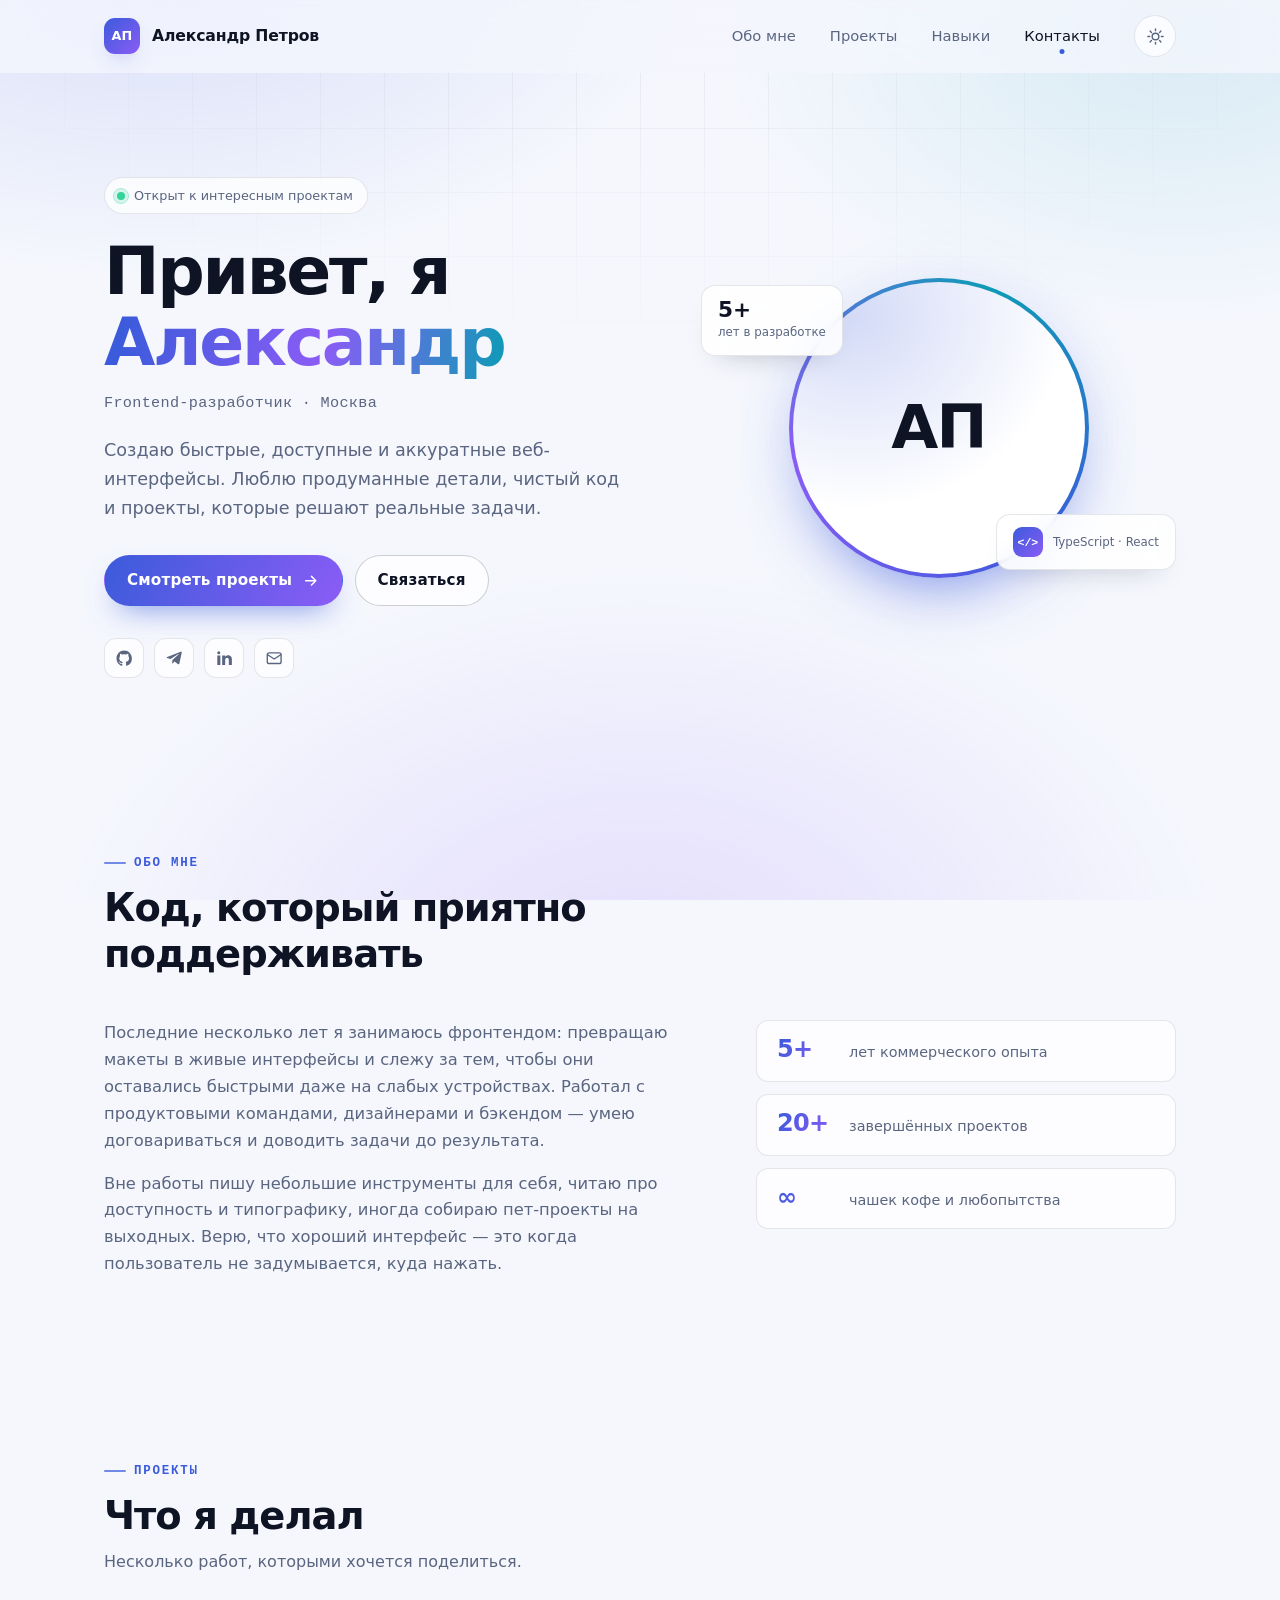
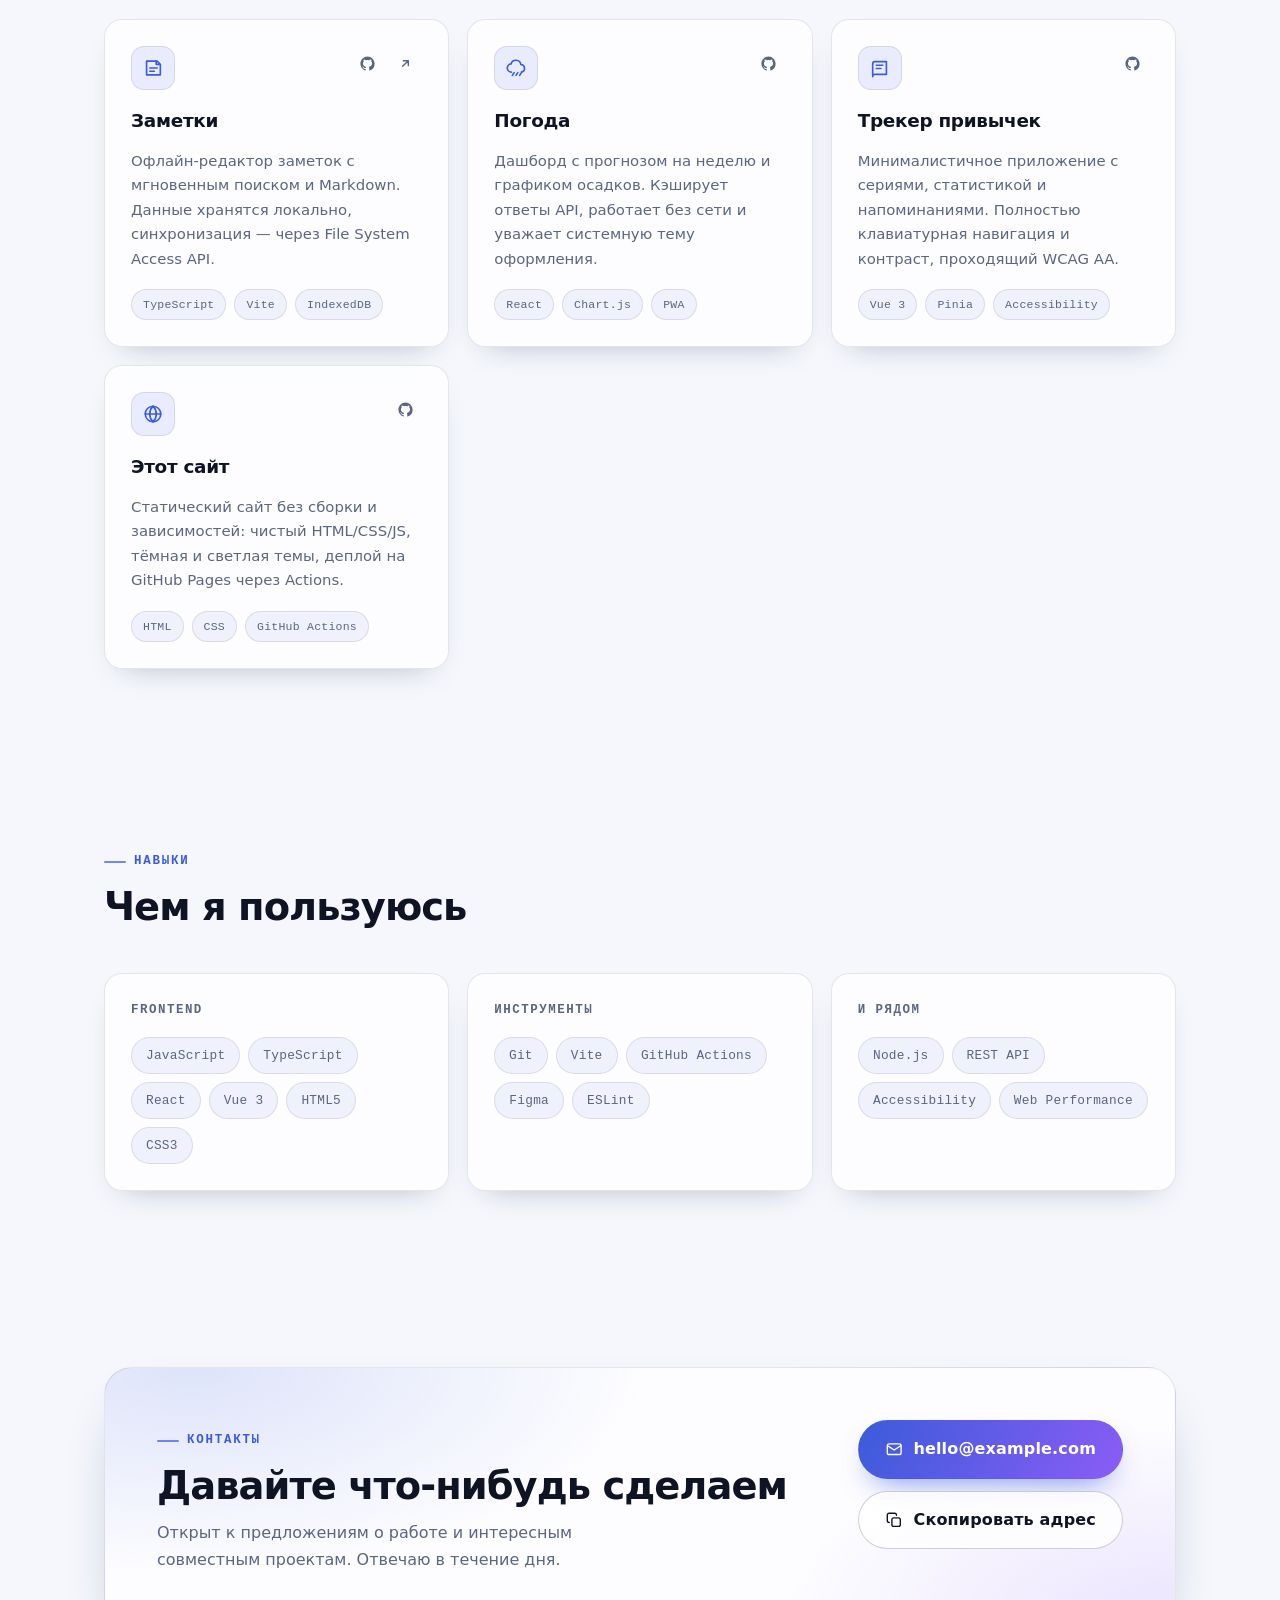
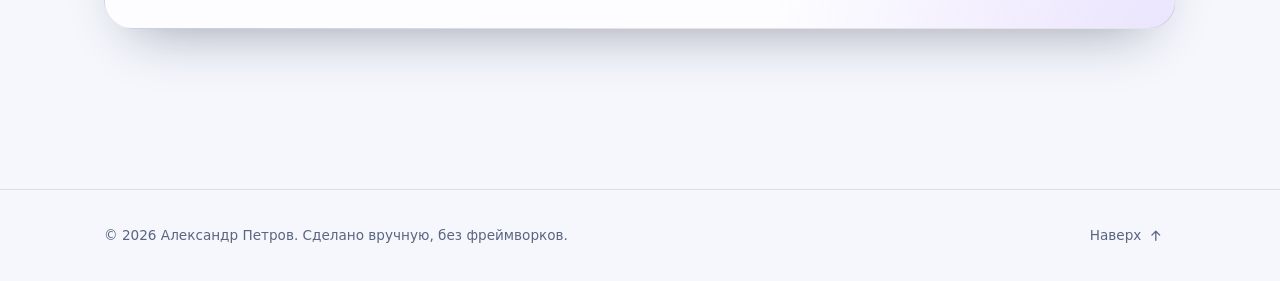
==== index.html @ e13f6d18 "Init" ====
<!DOCTYPE html>
<html lang="ru" data-theme="dark">
<head>
  <meta charset="utf-8">
  <meta name="viewport" content="width=device-width, initial-scale=1">
  <meta name="color-scheme" content="dark light">

  <!-- TODO: замените имя, роль и описание на свои -->
  <title>Александр Петров — Frontend-разработчик</title>
  <meta name="description" content="Персональный сайт Александра Петрова: frontend-разработка, проекты и контакты.">
  <meta name="author" content="Александр Петров">
  <meta name="theme-color" content="#070b14">

  <!-- Open Graph / соцсети -->
  <meta property="og:type" content="website">
  <meta property="og:title" content="Александр Петров — Frontend-разработчик">
  <meta property="og:description" content="Создаю быстрые, доступные и аккуратные веб-интерфейсы.">
  <meta property="og:locale" content="ru_RU">

  <link rel="icon" href="data:image/svg+xml,%3Csvg xmlns='http://www.w3.org/2000/svg' viewBox='0 0 64 64'%3E%3Cdefs%3E%3ClinearGradient id='g' x1='0' y1='0' x2='1' y2='1'%3E%3Cstop offset='0' stop-color='%236d8dff'/%3E%3Cstop offset='1' stop-color='%23b388ff'/%3E%3C/linearGradient%3E%3C/defs%3E%3Crect width='64' height='64' rx='16' fill='url(%23g)'/%3E%3Ctext x='32' y='43' font-family='system-ui, sans-serif' font-size='26' font-weight='700' fill='%23fff' text-anchor='middle'%3EAP%3C/text%3E%3C/svg%3E">
  <link rel="stylesheet" href="assets/css/styles.css">

  <!-- Тема применяется до отрисовки, чтобы не было мигания -->
  <script>
    (function () {
      try {
        var saved = localStorage.getItem('theme');
        var prefersLight = window.matchMedia('(prefers-color-scheme: light)').matches;
        document.documentElement.dataset.theme = saved || (prefersLight ? 'light' : 'dark');
      } catch (e) { /* localStorage может быть недоступен */ }
    })();
  </script>
</head>
<body>
  <a class="skip-link" href="#main">Перейти к содержимому</a>

  <header class="site-header" id="site-header">
    <div class="container header__inner">
      <a class="brand" href="#top" aria-label="В начало страницы">
        <span class="brand__mark" aria-hidden="true">АП</span>
        <span class="brand__name">Александр Петров</span>
      </a>

      <nav class="nav" id="nav" aria-label="Основная навигация">
        <ul class="nav__list">
          <li><a class="nav__link" href="#about">Обо мне</a></li>
          <li><a class="nav__link" href="#projects">Проекты</a></li>
          <li><a class="nav__link" href="#skills">Навыки</a></li>
          <li><a class="nav__link" href="#contact">Контакты</a></li>
        </ul>
      </nav>

      <div class="header__actions">
        <button class="icon-btn" id="theme-toggle" type="button" aria-label="Включить светлую тему">
          <svg class="icon icon--sun" viewBox="0 0 24 24" fill="none" stroke="currentColor" stroke-width="1.8" stroke-linecap="round" aria-hidden="true">
            <circle cx="12" cy="12" r="4.2"/>
            <path d="M12 2.4v2.2M12 19.4v2.2M2.4 12h2.2M19.4 12h2.2M5.2 5.2l1.6 1.6M17.2 17.2l1.6 1.6M18.8 5.2l-1.6 1.6M6.8 17.2l-1.6 1.6"/>
          </svg>
          <svg class="icon icon--moon" viewBox="0 0 24 24" fill="none" stroke="currentColor" stroke-width="1.8" stroke-linecap="round" stroke-linejoin="round" aria-hidden="true">
            <path d="M20.5 14.2A8.6 8.6 0 0 1 9.8 3.5a8.6 8.6 0 1 0 10.7 10.7Z"/>
          </svg>
        </button>

        <button class="icon-btn nav-toggle" id="nav-toggle" type="button"
                aria-label="Открыть меню" aria-expanded="false" aria-controls="nav">
          <svg class="icon" viewBox="0 0 24 24" fill="none" stroke="currentColor" stroke-width="1.9" stroke-linecap="round" aria-hidden="true">
            <path class="nav-toggle__top" d="M4 7h16"/>
            <path class="nav-toggle__middle" d="M4 12h16"/>
            <path class="nav-toggle__bottom" d="M4 17h16"/>
          </svg>
        </button>
      </div>
    </div>
  </header>

  <main id="main">
    <!-- ========== Hero ========== -->
    <section class="hero" id="top">
      <div class="container hero__inner">
        <div class="hero__content">
          <p class="status">
            <span class="status__dot" aria-hidden="true"></span>
            Открыт к интересным проектам
          </p>

          <h1 class="hero__title">
            Привет, я <span class="gradient-text">Александр</span>
          </h1>
          <p class="hero__role">Frontend-разработчик · Москва</p>
          <p class="hero__lead">
            Создаю быстрые, доступные и аккуратные веб-интерфейсы. Люблю продуманные
            детали, чистый код и проекты, которые решают реальные задачи.
          </p>

          <div class="hero__actions">
            <a class="btn btn--primary" href="#projects">
              Смотреть проекты
              <svg class="icon" viewBox="0 0 24 24" fill="none" stroke="currentColor" stroke-width="2" stroke-linecap="round" stroke-linejoin="round" aria-hidden="true">
                <path d="M5 12h14M13 6l6 6-6 6"/>
              </svg>
            </a>
            <a class="btn btn--ghost" href="#contact">Связаться</a>
          </div>

          <ul class="socials" aria-label="Социальные сети">
            <li>
              <a class="social" href="https://github.com/your-username" target="_blank" rel="noopener noreferrer" aria-label="GitHub">
                <svg class="icon" viewBox="0 0 24 24" fill="currentColor" aria-hidden="true">
                  <path d="M12 2C6.48 2 2 6.58 2 12.25c0 4.53 2.87 8.37 6.84 9.73.5.1.68-.22.68-.49 0-.24-.01-1.04-.01-1.89-2.78.62-3.37-1.21-3.37-1.21-.45-1.18-1.11-1.49-1.11-1.49-.91-.64.07-.63.07-.63 1 .07 1.53 1.06 1.53 1.06.89 1.57 2.34 1.12 2.91.85.09-.66.35-1.12.63-1.37-2.22-.26-4.56-1.14-4.56-5.06 0-1.12.39-2.03 1.03-2.75-.1-.26-.45-1.31.1-2.73 0 0 .84-.28 2.75 1.05a9.4 9.4 0 0 1 5 0c1.91-1.33 2.75-1.05 2.75-1.05.55 1.42.2 2.47.1 2.73.64.72 1.03 1.63 1.03 2.75 0 3.93-2.35 4.79-4.58 5.05.36.32.68.94.68 1.9 0 1.37-.01 2.48-.01 2.82 0 .27.18.6.69.49A10.02 10.02 0 0 0 22 12.25C22 6.58 17.52 2 12 2Z"/>
                </svg>
              </a>
            </li>
            <li>
              <a class="social" href="https://t.me/your_username" target="_blank" rel="noopener noreferrer" aria-label="Telegram">
                <svg class="icon" viewBox="0 0 24 24" fill="currentColor" aria-hidden="true">
                  <path d="M21.9 4.3 18.8 19c-.2 1-.9 1.2-1.7.8l-4.6-3.4-2.2 2.1c-.2.2-.5.4-.9.4l.3-4.6 8.3-7.5c.4-.3-.1-.5-.6-.2L7.2 13.1l-4.5-1.4c-1-.3-1-1 .2-1.4l17.6-6.8c.8-.3 1.5.2 1.4 1.1Z"/>
                </svg>
              </a>
            </li>
            <li>
              <a class="social" href="https://www.linkedin.com/in/your-username" target="_blank" rel="noopener noreferrer" aria-label="LinkedIn">
                <svg class="icon" viewBox="0 0 24 24" fill="currentColor" aria-hidden="true">
                  <path d="M6.94 5a2 2 0 1 1-4 0 2 2 0 0 1 4 0ZM7 8.48H3V21h4V8.48Zm6.32 0H9.34V21h3.94v-6.57c0-3.66 4.77-4 4.77 0V21H22v-7.93c0-6.17-7.06-5.94-8.72-2.91l.04-1.68Z"/>
                </svg>
              </a>
            </li>
            <li>
              <a class="social" href="mailto:hello@example.com" aria-label="Написать на почту">
                <svg class="icon" viewBox="0 0 24 24" fill="none" stroke="currentColor" stroke-width="1.8" stroke-linecap="round" stroke-linejoin="round" aria-hidden="true">
                  <rect x="3" y="5" width="18" height="14" rx="2.5"/>
                  <path d="m3.5 7.5 8.5 5.6 8.5-5.6"/>
                </svg>
              </a>
            </li>
          </ul>
        </div>

        <div class="hero__visual" aria-hidden="true">
          <div class="avatar">
            <!-- TODO: замените блок на <img src="assets/img/avatar.jpg" alt="Александр Петров"> -->
            <div class="avatar__inner">АП</div>
          </div>

          <div class="float-card float-card--exp">
            <span class="float-card__value">5+</span>
            <span class="float-card__label">лет в разработке</span>
          </div>
          <div class="float-card float-card--stack">
            <span class="float-card__chip">&lt;/&gt;</span>
            <span class="float-card__label">TypeScript · React</span>
          </div>
        </div>
      </div>
    </section>

    <!-- ========== Обо мне ========== -->
    <section class="section" id="about">
      <div class="container">
        <header class="section__head reveal">
          <p class="eyebrow">Обо мне</p>
          <h2 class="section__title">Код, который приятно поддерживать</h2>
        </header>

        <div class="about">
          <div class="about__text reveal">
            <p>
              Последние несколько лет я занимаюсь фронтендом: превращаю макеты в живые
              интерфейсы и слежу за тем, чтобы они оставались быстрыми даже на слабых
              устройствах. Работал с продуктовыми командами, дизайнерами и бэкендом —
              умею договариваться и доводить задачи до результата.
            </p>
            <p>
              Вне работы пишу небольшие инструменты для себя, читаю про доступность
              и типографику, иногда собираю пет-проекты на выходных. Верю, что хороший
              интерфейс — это когда пользователь не задумывается, куда нажать.
            </p>
          </div>

          <ul class="facts reveal">
            <li class="fact">
              <span class="fact__value">5+</span>
              <span class="fact__label">лет коммерческого опыта</span>
            </li>
            <li class="fact">
              <span class="fact__value">20+</span>
              <span class="fact__label">завершённых проектов</span>
            </li>
            <li class="fact">
              <span class="fact__value">∞</span>
              <span class="fact__label">чашек кофе и любопытства</span>
            </li>
          </ul>
        </div>
      </div>
    </section>

    <!-- ========== Проекты ========== -->
    <section class="section" id="projects">
      <div class="container">
        <header class="section__head reveal">
          <p class="eyebrow">Проекты</p>
          <h2 class="section__title">Что я делал</h2>
          <p class="section__lead">Несколько работ, которыми хочется поделиться.</p>
        </header>

        <div class="projects">
          <article class="card project reveal">
            <div class="project__top">
              <span class="project__icon" aria-hidden="true">
                <svg viewBox="0 0 24 24" fill="none" stroke="currentColor" stroke-width="1.8" stroke-linecap="round" stroke-linejoin="round">
                  <path d="M5 4.5h11.5L20 8v11.5H5z"/>
                  <path d="M15.5 4.5V8H19M8.5 12h8M8.5 15.5h5"/>
                </svg>
              </span>
              <div class="project__links">
                <a href="https://github.com/your-username/notes-app" target="_blank" rel="noopener noreferrer" aria-label="Код проекта «Заметки» на GitHub">
                  <svg class="icon" viewBox="0 0 24 24" fill="currentColor" aria-hidden="true">
                    <path d="M12 2C6.48 2 2 6.58 2 12.25c0 4.53 2.87 8.37 6.84 9.73.5.1.68-.22.68-.49 0-.24-.01-1.04-.01-1.89-2.78.62-3.37-1.21-3.37-1.21-.45-1.18-1.11-1.49-1.11-1.49-.91-.64.07-.63.07-.63 1 .07 1.53 1.06 1.53 1.06.89 1.57 2.34 1.12 2.91.85.09-.66.35-1.12.63-1.37-2.22-.26-4.56-1.14-4.56-5.06 0-1.12.39-2.03 1.03-2.75-.1-.26-.45-1.31.1-2.73 0 0 .84-.28 2.75 1.05a9.4 9.4 0 0 1 5 0c1.91-1.33 2.75-1.05 2.75-1.05.55 1.42.2 2.47.1 2.73.64.72 1.03 1.63 1.03 2.75 0 3.93-2.35 4.79-4.58 5.05.36.32.68.94.68 1.9 0 1.37-.01 2.48-.01 2.82 0 .27.18.6.69.49A10.02 10.02 0 0 0 22 12.25C22 6.58 17.52 2 12 2Z"/>
                  </svg>
                </a>
                <a href="https://your-username.github.io/notes-app/" target="_blank" rel="noopener noreferrer" aria-label="Открыть демо проекта «Заметки»">
                  <svg class="icon" viewBox="0 0 24 24" fill="none" stroke="currentColor" stroke-width="2" stroke-linecap="round" stroke-linejoin="round" aria-hidden="true">
                    <path d="M8 16 16 8M9 8h7v7"/>
                  </svg>
                </a>
              </div>
            </div>
            <h3 class="project__title">Заметки</h3>
            <p class="project__text">
              Офлайн-редактор заметок с мгновенным поиском и Markdown. Данные хранятся
              локально, синхронизация — через File System Access API.
            </p>
            <ul class="tags">
              <li>TypeScript</li>
              <li>Vite</li>
              <li>IndexedDB</li>
            </ul>
          </article>

          <article class="card project reveal">
            <div class="project__top">
              <span class="project__icon" aria-hidden="true">
                <svg viewBox="0 0 24 24" fill="none" stroke="currentColor" stroke-width="1.8" stroke-linecap="round" stroke-linejoin="round">
                  <path d="M7 16.5a4.5 4.5 0 0 1-.4-8.98A5.5 5.5 0 0 1 17.3 8.2a4.2 4.2 0 0 1 .7 8.3"/>
                  <path d="M8 20l2-3M12 20l2-3M16 20l2-3"/>
                </svg>
              </span>
              <div class="project__links">
                <a href="https://github.com/your-username/weather-dashboard" target="_blank" rel="noopener noreferrer" aria-label="Код проекта «Погода» на GitHub">
                  <svg class="icon" viewBox="0 0 24 24" fill="currentColor" aria-hidden="true">
                    <path d="M12 2C6.48 2 2 6.58 2 12.25c0 4.53 2.87 8.37 6.84 9.73.5.1.68-.22.68-.49 0-.24-.01-1.04-.01-1.89-2.78.62-3.37-1.21-3.37-1.21-.45-1.18-1.11-1.49-1.11-1.49-.91-.64.07-.63.07-.63 1 .07 1.53 1.06 1.53 1.06.89 1.57 2.34 1.12 2.91.85.09-.66.35-1.12.63-1.37-2.22-.26-4.56-1.14-4.56-5.06 0-1.12.39-2.03 1.03-2.75-.1-.26-.45-1.31.1-2.73 0 0 .84-.28 2.75 1.05a9.4 9.4 0 0 1 5 0c1.91-1.33 2.75-1.05 2.75-1.05.55 1.42.2 2.47.1 2.73.64.72 1.03 1.63 1.03 2.75 0 3.93-2.35 4.79-4.58 5.05.36.32.68.94.68 1.9 0 1.37-.01 2.48-.01 2.82 0 .27.18.6.69.49A10.02 10.02 0 0 0 22 12.25C22 6.58 17.52 2 12 2Z"/>
                  </svg>
                </a>
              </div>
            </div>
            <h3 class="project__title">Погода</h3>
            <p class="project__text">
              Дашборд с прогнозом на неделю и графиком осадков. Кэширует ответы API,
              работает без сети и уважает системную тему оформления.
            </p>
            <ul class="tags">
              <li>React</li>
              <li>Chart.js</li>
              <li>PWA</li>
            </ul>
          </article>

          <article class="card project reveal">
            <div class="project__top">
              <span class="project__icon" aria-hidden="true">
                <svg viewBox="0 0 24 24" fill="none" stroke="currentColor" stroke-width="1.8" stroke-linecap="round" stroke-linejoin="round">
                  <path d="M4 19V7.5A2.5 2.5 0 0 1 6.5 5H19v14H6.5A2.5 2.5 0 0 0 4 21.5"/>
                  <path d="M8 9h7M8 12.5h5"/>
                </svg>
              </span>
              <div class="project__links">
                <a href="https://github.com/your-username/habit-tracker" target="_blank" rel="noopener noreferrer" aria-label="Код проекта «Трекер привычек» на GitHub">
                  <svg class="icon" viewBox="0 0 24 24" fill="currentColor" aria-hidden="true">
                    <path d="M12 2C6.48 2 2 6.58 2 12.25c0 4.53 2.87 8.37 6.84 9.73.5.1.68-.22.68-.49 0-.24-.01-1.04-.01-1.89-2.78.62-3.37-1.21-3.37-1.21-.45-1.18-1.11-1.49-1.11-1.49-.91-.64.07-.63.07-.63 1 .07 1.53 1.06 1.53 1.06.89 1.57 2.34 1.12 2.91.85.09-.66.35-1.12.63-1.37-2.22-.26-4.56-1.14-4.56-5.06 0-1.12.39-2.03 1.03-2.75-.1-.26-.45-1.31.1-2.73 0 0 .84-.28 2.75 1.05a9.4 9.4 0 0 1 5 0c1.91-1.33 2.75-1.05 2.75-1.05.55 1.42.2 2.47.1 2.73.64.72 1.03 1.63 1.03 2.75 0 3.93-2.35 4.79-4.58 5.05.36.32.68.94.68 1.9 0 1.37-.01 2.48-.01 2.82 0 .27.18.6.69.49A10.02 10.02 0 0 0 22 12.25C22 6.58 17.52 2 12 2Z"/>
                  </svg>
                </a>
              </div>
            </div>
            <h3 class="project__title">Трекер привычек</h3>
            <p class="project__text">
              Минималистичное приложение с сериями, статистикой и напоминаниями.
              Полностью клавиатурная навигация и контраст, проходящий WCAG AA.
            </p>
            <ul class="tags">
              <li>Vue 3</li>
              <li>Pinia</li>
              <li>Accessibility</li>
            </ul>
          </article>

          <article class="card project reveal">
            <div class="project__top">
              <span class="project__icon" aria-hidden="true">
                <svg viewBox="0 0 24 24" fill="none" stroke="currentColor" stroke-width="1.8" stroke-linecap="round" stroke-linejoin="round">
                  <circle cx="12" cy="12" r="8.5"/>
                  <path d="M3.5 12h17M12 3.5c2.4 2.4 3.6 5.3 3.6 8.5s-1.2 6.1-3.6 8.5c-2.4-2.4-3.6-5.3-3.6-8.5S9.6 5.9 12 3.5Z"/>
                </svg>
              </span>
              <div class="project__links">
                <a href="https://github.com/your-username/personal-website" target="_blank" rel="noopener noreferrer" aria-label="Код этого сайта на GitHub">
                  <svg class="icon" viewBox="0 0 24 24" fill="currentColor" aria-hidden="true">
                    <path d="M12 2C6.48 2 2 6.58 2 12.25c0 4.53 2.87 8.37 6.84 9.73.5.1.68-.22.68-.49 0-.24-.01-1.04-.01-1.89-2.78.62-3.37-1.21-3.37-1.21-.45-1.18-1.11-1.49-1.11-1.49-.91-.64.07-.63.07-.63 1 .07 1.53 1.06 1.53 1.06.89 1.57 2.34 1.12 2.91.85.09-.66.35-1.12.63-1.37-2.22-.26-4.56-1.14-4.56-5.06 0-1.12.39-2.03 1.03-2.75-.1-.26-.45-1.31.1-2.73 0 0 .84-.28 2.75 1.05a9.4 9.4 0 0 1 5 0c1.91-1.33 2.75-1.05 2.75-1.05.55 1.42.2 2.47.1 2.73.64.72 1.03 1.63 1.03 2.75 0 3.93-2.35 4.79-4.58 5.05.36.32.68.94.68 1.9 0 1.37-.01 2.48-.01 2.82 0 .27.18.6.69.49A10.02 10.02 0 0 0 22 12.25C22 6.58 17.52 2 12 2Z"/>
                  </svg>
                </a>
              </div>
            </div>
            <h3 class="project__title">Этот сайт</h3>
            <p class="project__text">
              Статический сайт без сборки и зависимостей: чистый HTML/CSS/JS,
              тёмная и светлая темы, деплой на GitHub Pages через Actions.
            </p>
            <ul class="tags">
              <li>HTML</li>
              <li>CSS</li>
              <li>GitHub Actions</li>
            </ul>
          </article>
        </div>
      </div>
    </section>

    <!-- ========== Навыки ========== -->
    <section class="section" id="skills">
      <div class="container">
        <header class="section__head reveal">
          <p class="eyebrow">Навыки</p>
          <h2 class="section__title">Чем я пользуюсь</h2>
        </header>

        <div class="skills">
          <article class="card skill-group reveal">
            <h3 class="skill-group__title">Frontend</h3>
            <ul class="tags tags--lg">
              <li>JavaScript</li>
              <li>TypeScript</li>
              <li>React</li>
              <li>Vue 3</li>
              <li>HTML5</li>
              <li>CSS3</li>
            </ul>
          </article>

          <article class="card skill-group reveal">
            <h3 class="skill-group__title">Инструменты</h3>
            <ul class="tags tags--lg">
              <li>Git</li>
              <li>Vite</li>
              <li>GitHub Actions</li>
              <li>Figma</li>
              <li>ESLint</li>
            </ul>
          </article>

          <article class="card skill-group reveal">
            <h3 class="skill-group__title">И рядом</h3>
            <ul class="tags tags--lg">
              <li>Node.js</li>
              <li>REST API</li>
              <li>Accessibility</li>
              <li>Web Performance</li>
            </ul>
          </article>
        </div>
      </div>
    </section>

    <!-- ========== Контакты ========== -->
    <section class="section" id="contact">
      <div class="container">
        <div class="contact reveal">
          <div class="contact__text">
            <p class="eyebrow">Контакты</p>
            <h2 class="section__title">Давайте что-нибудь сделаем</h2>
            <p class="contact__lead">
              Открыт к предложениям о работе и интересным совместным проектам.
              Отвечаю в течение дня.
            </p>
          </div>

          <div class="contact__actions">
            <!-- TODO: замените адрес почты -->
            <a class="btn btn--primary btn--lg" href="mailto:hello@example.com?subject=Привет%21">
              <svg class="icon" viewBox="0 0 24 24" fill="none" stroke="currentColor" stroke-width="1.8" stroke-linecap="round" stroke-linejoin="round" aria-hidden="true">
                <rect x="3" y="5" width="18" height="14" rx="2.5"/>
                <path d="m3.5 7.5 8.5 5.6 8.5-5.6"/>
              </svg>
              hello@example.com
            </a>

            <button class="btn btn--ghost btn--lg" id="copy-email" type="button" data-email="hello@example.com">
              <svg class="icon" viewBox="0 0 24 24" fill="none" stroke="currentColor" stroke-width="1.8" stroke-linecap="round" stroke-linejoin="round" aria-hidden="true">
                <rect x="9" y="9" width="11" height="11" rx="2.5"/>
                <path d="M15 5.5A2.5 2.5 0 0 0 12.5 3h-7A2.5 2.5 0 0 0 3 5.5v7A2.5 2.5 0 0 0 5.5 15"/>
              </svg>
              <span class="copy-email__label">Скопировать адрес</span>
            </button>

            <p class="contact__note" role="status" aria-live="polite" id="copy-status"></p>
          </div>
        </div>
      </div>
    </section>
  </main>

  <footer class="site-footer">
    <div class="container footer__inner">
      <p class="footer__text">
        © <span data-year>2026</span> Александр Петров. Сделано вручную, без фреймворков.
      </p>
      <a class="footer__link" href="#top">
        Наверх
        <svg class="icon" viewBox="0 0 24 24" fill="none" stroke="currentColor" stroke-width="2" stroke-linecap="round" stroke-linejoin="round" aria-hidden="true">
          <path d="M12 19V5M6 11l6-6 6 6"/>
        </svg>
      </a>
    </div>
  </footer>

  <script src="assets/js/main.js" defer></script>
</body>
</html>
---- assets/css/styles.css ----
/* ==========================================================================
   Personal website — styles
   Структура файла:
   1. Токены и темы
   2. Сброс и базовая типографика
   3. Утилиты и общие компоненты (кнопки, карточки, теги)
   4. Шапка и навигация
   5. Hero
   6. Секции: о себе, проекты, навыки, контакты
   7. Подвал
   8. Анимации и адаптив
   ========================================================================== */

/* ---------- 1. Токены ---------- */
:root {
  color-scheme: dark;

  --font-sans: "Inter", ui-sans-serif, system-ui, -apple-system, "Segoe UI", Roboto,
    "Helvetica Neue", Arial, "Noto Sans", sans-serif;
  --font-mono: ui-monospace, SFMono-Regular, "SF Mono", Menlo, Consolas, monospace;

  --bg: #070b14;
  --bg-elev: #0d1424;
  --surface: rgba(255, 255, 255, 0.045);
  --surface-hover: rgba(255, 255, 255, 0.08);
  --header-bg: rgba(7, 11, 20, 0.72);
  --border: rgba(255, 255, 255, 0.09);
  --border-strong: rgba(255, 255, 255, 0.18);
  --text: #e9edf7;
  --text-muted: #98a4be;

  --brand: #6d8dff;
  --brand-2: #22d3ee;
  --brand-3: #b388ff;
  --brand-contrast: #060a13;

  --halo-1: rgba(109, 141, 255, 0.20);
  --halo-2: rgba(34, 211, 238, 0.13);
  --halo-3: rgba(179, 136, 255, 0.15);
  --grid-line: rgba(255, 255, 255, 0.045);

  --shadow: 0 26px 60px -28px rgba(0, 0, 0, 0.85);
  --shadow-soft: 0 12px 30px -18px rgba(0, 0, 0, 0.8);
  --focus: 0 0 0 3px rgba(109, 141, 255, 0.5);

  --radius-sm: 12px;
  --radius: 18px;
  --radius-lg: 28px;
  --container: 1120px;
  --header-h: 72px;
  --ease: cubic-bezier(0.22, 0.68, 0.35, 1);
}

html[data-theme="light"] {
  color-scheme: light;

  --bg: #f5f7fd;
  --bg-elev: #ffffff;
  --surface: rgba(255, 255, 255, 0.75);
  --surface-hover: #ffffff;
  --header-bg: rgba(245, 247, 253, 0.78);
  --border: rgba(16, 22, 45, 0.10);
  --border-strong: rgba(16, 22, 45, 0.20);
  --text: #0e1424;
  --text-muted: #5a6580;

  --brand: #3b5bdb;
  --brand-2: #0e9bb5;
  --brand-3: #8b5cf6;
  --brand-contrast: #ffffff;

  --halo-1: rgba(59, 91, 219, 0.16);
  --halo-2: rgba(14, 155, 181, 0.12);
  --halo-3: rgba(139, 92, 246, 0.16);
  --grid-line: rgba(16, 22, 45, 0.055);

  --shadow: 0 26px 55px -30px rgba(16, 22, 45, 0.45);
  --shadow-soft: 0 14px 30px -20px rgba(16, 22, 45, 0.35);
  --focus: 0 0 0 3px rgba(59, 91, 219, 0.4);
}

/* ---------- 2. Сброс и база ---------- */
*,
*::before,
*::after {
  box-sizing: border-box;
}

html {
  -webkit-text-size-adjust: 100%;
  scroll-behavior: smooth;
}

body {
  margin: 0;
  min-height: 100vh;
  background-color: var(--bg);
  color: var(--text);
  font-family: var(--font-sans);
  font-size: 16px;
  line-height: 1.65;
  -webkit-font-smoothing: antialiased;
  -moz-osx-font-smoothing: grayscale;
  overflow-x: hidden;
}

/* Фоновые пятна и сетка (декоративно) */
body::before,
body::after {
  content: "";
  position: fixed;
  inset: 0;
  z-index: -1;
  pointer-events: none;
}

body::before {
  background:
    radial-gradient(900px 560px at 12% -8%, var(--halo-1), transparent 62%),
    radial-gradient(760px 480px at 92% 4%, var(--halo-2), transparent 60%),
    radial-gradient(900px 620px at 50% 108%, var(--halo-3), transparent 65%);
}

body::after {
  background-image:
    linear-gradient(to right, var(--grid-line) 1px, transparent 1px),
    linear-gradient(to bottom, var(--grid-line) 1px, transparent 1px);
  background-size: 64px 64px;
  -webkit-mask-image: radial-gradient(ellipse 75% 55% at 50% 0%, #000 10%, transparent 72%);
  mask-image: radial-gradient(ellipse 75% 55% at 50% 0%, #000 10%, transparent 72%);
}

h1,
h2,
h3,
h4,
p,
ul,
ol,
figure {
  margin: 0;
}

ul,
ol {
  padding: 0;
  list-style: none;
}

a {
  color: inherit;
  text-decoration: none;
}

img,
svg {
  display: block;
  max-width: 100%;
}

button {
  font: inherit;
  color: inherit;
  background: none;
  border: 0;
  cursor: pointer;
}

::selection {
  background: color-mix(in srgb, var(--brand) 38%, transparent);
  color: var(--text);
}

:focus-visible {
  outline: none;
  box-shadow: var(--focus);
  border-radius: var(--radius-sm);
}

.icon {
  width: 1.15em;
  height: 1.15em;
  flex: none;
}

/* ---------- 3. Утилиты ---------- */
.container {
  width: 100%;
  max-width: var(--container);
  margin-inline: auto;
  padding-inline: 24px;
}

.skip-link {
  position: fixed;
  top: 12px;
  left: 12px;
  z-index: 200;
  padding: 10px 16px;
  border-radius: 999px;
  background: var(--brand);
  color: var(--brand-contrast);
  font-weight: 600;
  transform: translateY(-160%);
  transition: transform 0.2s var(--ease);
}

.skip-link:focus-visible {
  transform: translateY(0);
}

.gradient-text {
  background: linear-gradient(100deg, var(--brand) 5%, var(--brand-3) 55%, var(--brand-2) 100%);
  -webkit-background-clip: text;
  background-clip: text;
  color: transparent;
}

.eyebrow {
  display: inline-flex;
  align-items: center;
  gap: 8px;
  font-family: var(--font-mono);
  font-size: 0.78rem;
  font-weight: 600;
  letter-spacing: 0.14em;
  text-transform: uppercase;
  color: var(--brand);
}

.eyebrow::before {
  content: "";
  width: 22px;
  height: 2px;
  border-radius: 2px;
  background: currentColor;
  opacity: 0.7;
}

/* Кнопки */
.btn {
  display: inline-flex;
  align-items: center;
  justify-content: center;
  gap: 10px;
  padding: 12px 22px;
  border: 1px solid transparent;
  border-radius: 999px;
  font-size: 0.95rem;
  font-weight: 600;
  letter-spacing: 0.01em;
  white-space: nowrap;
  transition:
    transform 0.2s var(--ease),
    box-shadow 0.25s var(--ease),
    background-color 0.25s var(--ease),
    border-color 0.25s var(--ease);
}

.btn:hover {
  transform: translateY(-2px);
}

.btn:active {
  transform: translateY(0);
}

.btn--primary {
  color: var(--brand-contrast);
  background: linear-gradient(120deg, var(--brand), var(--brand-3));
  box-shadow: 0 14px 30px -14px color-mix(in srgb, var(--brand) 75%, transparent);
}

.btn--primary:hover {
  box-shadow: 0 20px 38px -14px color-mix(in srgb, var(--brand) 85%, transparent);
}

.btn--ghost {
  border-color: var(--border-strong);
  color: var(--text);
  background: var(--surface);
}

.btn--ghost:hover {
  border-color: var(--brand);
  background: var(--surface-hover);
}

.btn--lg {
  padding: 15px 26px;
  font-size: 1rem;
}

.icon-btn {
  display: inline-grid;
  place-items: center;
  width: 42px;
  height: 42px;
  border: 1px solid var(--border);
  border-radius: 50%;
  background: var(--surface);
  color: var(--text-muted);
  transition:
    color 0.2s var(--ease),
    border-color 0.2s var(--ease),
    background-color 0.2s var(--ease),
    transform 0.2s var(--ease);
}

.icon-btn:hover {
  color: var(--text);
  border-color: var(--border-strong);
  background: var(--surface-hover);
}

.icon-btn .icon {
  width: 19px;
  height: 19px;
}

/* Переключатель темы: показываем нужную иконку */
.icon--sun {
  display: none;
}

html[data-theme="light"] .icon--sun {
  display: block;
}

html[data-theme="light"] .icon--moon {
  display: none;
}

/* Карточки */
.card {
  position: relative;
  padding: 26px;
  border: 1px solid var(--border);
  border-radius: var(--radius);
  background: var(--surface);
  box-shadow: var(--shadow-soft);
  -webkit-backdrop-filter: blur(14px);
  backdrop-filter: blur(14px);
  transition:
    transform 0.3s var(--ease),
    border-color 0.3s var(--ease),
    background-color 0.3s var(--ease),
    box-shadow 0.3s var(--ease);
}

/* Теги */
.tags {
  display: flex;
  flex-wrap: wrap;
  gap: 8px;
}

.tags li {
  padding: 5px 11px;
  border: 1px solid var(--border);
  border-radius: 999px;
  background: color-mix(in srgb, var(--brand) 7%, transparent);
  font-family: var(--font-mono);
  font-size: 0.72rem;
  letter-spacing: 0.02em;
  color: var(--text-muted);
}

.tags--lg li {
  padding: 7px 14px;
  font-size: 0.8rem;
}

/* ---------- 4. Шапка ---------- */
.site-header {
  position: sticky;
  top: 0;
  z-index: 100;
  background: var(--header-bg);
  border-bottom: 1px solid transparent;
  -webkit-backdrop-filter: blur(16px) saturate(140%);
  backdrop-filter: blur(16px) saturate(140%);
  transition: border-color 0.3s var(--ease), box-shadow 0.3s var(--ease);
}

.site-header.is-scrolled {
  border-bottom-color: var(--border);
  box-shadow: 0 18px 40px -34px rgba(0, 0, 0, 0.9);
}

.header__inner {
  display: flex;
  align-items: center;
  gap: 20px;
  min-height: var(--header-h);
}

.brand {
  display: inline-flex;
  align-items: center;
  gap: 12px;
  margin-right: auto;
  font-weight: 700;
  letter-spacing: -0.01em;
}

.brand__mark {
  display: grid;
  place-items: center;
  width: 36px;
  height: 36px;
  border-radius: 11px;
  background: linear-gradient(135deg, var(--brand), var(--brand-3));
  color: var(--brand-contrast);
  font-size: 0.8rem;
  font-weight: 800;
  letter-spacing: 0.02em;
  box-shadow: 0 10px 22px -12px color-mix(in srgb, var(--brand) 80%, transparent);
}

.brand__name {
  font-size: 0.98rem;
}

.nav__list {
  display: flex;
  align-items: center;
  gap: 6px;
}

.nav__link {
  position: relative;
  display: inline-block;
  padding: 8px 14px;
  border-radius: 999px;
  font-size: 0.92rem;
  font-weight: 500;
  color: var(--text-muted);
  transition: color 0.2s var(--ease), background-color 0.2s var(--ease);
}

.nav__link:hover {
  color: var(--text);
  background: var(--surface);
}

.nav__link[aria-current="true"] {
  color: var(--text);
}

.nav__link[aria-current="true"]::after {
  content: "";
  position: absolute;
  left: 50%;
  bottom: 2px;
  width: 5px;
  height: 5px;
  border-radius: 50%;
  background: var(--brand);
  transform: translateX(-50%);
}

.header__actions {
  display: flex;
  align-items: center;
  gap: 10px;
}

.nav-toggle {
  display: none;
}

/* ---------- 5. Hero ---------- */
.hero {
  position: relative;
  padding-block: clamp(56px, 9vw, 104px) clamp(48px, 7vw, 80px);
}

.hero__inner {
  display: grid;
  grid-template-columns: minmax(0, 1.05fr) minmax(0, 0.95fr);
  align-items: center;
  gap: clamp(32px, 6vw, 72px);
}

.hero__content {
  max-width: 620px;
}

.status {
  display: inline-flex;
  align-items: center;
  gap: 9px;
  margin-bottom: 22px;
  padding: 7px 14px 7px 12px;
  border: 1px solid var(--border);
  border-radius: 999px;
  background: var(--surface);
  font-size: 0.8rem;
  font-weight: 500;
  color: var(--text-muted);
}

.status__dot {
  position: relative;
  width: 8px;
  height: 8px;
  border-radius: 50%;
  background: #34d399;
  box-shadow: 0 0 0 3px rgba(52, 211, 153, 0.18);
}

.status__dot::after {
  content: "";
  position: absolute;
  inset: -4px;
  border-radius: 50%;
  border: 1px solid rgba(52, 211, 153, 0.45);
  animation: pulse 2.6s var(--ease) infinite;
}

.hero__title {
  margin-bottom: 14px;
  font-size: clamp(2.35rem, 5.4vw, 4.15rem);
  font-weight: 800;
  line-height: 1.06;
  letter-spacing: -0.035em;
}

.hero__role {
  margin-bottom: 20px;
  font-family: var(--font-mono);
  font-size: clamp(0.85rem, 1.4vw, 0.95rem);
  letter-spacing: 0.02em;
  color: var(--text-muted);
}

.hero__lead {
  max-width: 52ch;
  font-size: clamp(1rem, 1.4vw, 1.1rem);
  color: var(--text-muted);
}

.hero__actions {
  display: flex;
  flex-wrap: wrap;
  gap: 12px;
  margin-top: 32px;
}

.socials {
  display: flex;
  gap: 10px;
  margin-top: 32px;
}

.social {
  display: grid;
  place-items: center;
  width: 40px;
  height: 40px;
  border: 1px solid var(--border);
  border-radius: 12px;
  background: var(--surface);
  color: var(--text-muted);
  transition:
    color 0.2s var(--ease),
    border-color 0.2s var(--ease),
    transform 0.2s var(--ease),
    background-color 0.2s var(--ease);
}

.social:hover {
  color: var(--brand);
  border-color: color-mix(in srgb, var(--brand) 45%, transparent);
  background: var(--surface-hover);
  transform: translateY(-2px);
}

/* Аватар */
.hero__visual {
  position: relative;
  display: grid;
  place-items: center;
  min-height: 340px;
}

.avatar {
  position: relative;
  width: clamp(220px, 26vw, 300px);
  aspect-ratio: 1;
  padding: 4px;
  border-radius: 50%;
  background: conic-gradient(from 140deg, var(--brand), var(--brand-3), var(--brand-2), var(--brand));
  box-shadow: 0 30px 70px -34px color-mix(in srgb, var(--brand) 85%, transparent);
}

.avatar::before {
  content: "";
  position: absolute;
  inset: -16%;
  z-index: -1;
  border-radius: 50%;
  background: radial-gradient(circle at 50% 50%, var(--halo-1), transparent 68%);
  filter: blur(14px);
}

.avatar__inner {
  display: grid;
  place-items: center;
  width: 100%;
  height: 100%;
  border-radius: 50%;
  background:
    radial-gradient(120% 110% at 22% 12%, color-mix(in srgb, var(--brand) 22%, transparent), transparent 60%),
    var(--bg-elev);
  color: var(--text);
  font-size: clamp(2.6rem, 6vw, 3.8rem);
  font-weight: 800;
  letter-spacing: -0.03em;
  overflow: hidden;
}

.avatar__inner img {
  width: 100%;
  height: 100%;
  object-fit: cover;
}

.float-card {
  position: absolute;
  display: flex;
  flex-direction: column;
  gap: 2px;
  padding: 12px 16px;
  border: 1px solid var(--border);
  border-radius: 14px;
  background: color-mix(in srgb, var(--bg-elev) 88%, transparent);
  box-shadow: var(--shadow-soft);
  -webkit-backdrop-filter: blur(12px);
  backdrop-filter: blur(12px);
  animation: float 7s ease-in-out infinite;
}

.float-card--exp {
  top: 8%;
  left: 0;
}

.float-card--stack {
  right: 0;
  bottom: 8%;
  flex-direction: row;
  align-items: center;
  gap: 10px;
  animation-delay: -3.2s;
}

.float-card__value {
  font-size: 1.35rem;
  font-weight: 800;
  line-height: 1.1;
  color: var(--text);
}

.float-card__label {
  font-size: 0.74rem;
  color: var(--text-muted);
  white-space: nowrap;
}

.float-card__chip {
  display: grid;
  place-items: center;
  width: 30px;
  height: 30px;
  border-radius: 9px;
  background: linear-gradient(135deg, var(--brand), var(--brand-3));
  color: var(--brand-contrast);
  font-family: var(--font-mono);
  font-size: 0.72rem;
  font-weight: 700;
}

/* ---------- 6. Секции ---------- */
.section {
  padding-block: clamp(48px, 7vw, 88px);
  scroll-margin-top: calc(var(--header-h) + 16px);
}

.section__head {
  max-width: 640px;
  margin-bottom: clamp(28px, 4vw, 44px);
}

.section__title {
  margin-top: 12px;
  font-size: clamp(1.7rem, 3.2vw, 2.4rem);
  font-weight: 750;
  line-height: 1.18;
  letter-spacing: -0.025em;
}

.section__lead {
  margin-top: 10px;
  color: var(--text-muted);
}

/* Обо мне */
.about {
  display: grid;
  grid-template-columns: minmax(0, 1.4fr) minmax(0, 1fr);
  align-items: start;
  gap: clamp(28px, 5vw, 64px);
}

.about__text {
  display: grid;
  gap: 16px;
  font-size: 1.02rem;
  color: var(--text-muted);
}

.facts {
  display: grid;
  gap: 12px;
}

.fact {
  display: flex;
  align-items: baseline;
  gap: 14px;
  padding: 16px 20px;
  border: 1px solid var(--border);
  border-radius: var(--radius-sm);
  background: var(--surface);
}

.fact__value {
  min-width: 58px;
  font-size: 1.5rem;
  font-weight: 800;
  line-height: 1;
  letter-spacing: -0.03em;
  background: linear-gradient(120deg, var(--brand), var(--brand-3));
  -webkit-background-clip: text;
  background-clip: text;
  color: transparent;
}

.fact__label {
  font-size: 0.9rem;
  color: var(--text-muted);
}

/* Проекты */
.projects {
  display: grid;
  grid-template-columns: repeat(auto-fit, minmax(270px, 1fr));
  gap: 18px;
}

.project {
  display: flex;
  flex-direction: column;
  gap: 12px;
  overflow: hidden;
}

.project::before {
  content: "";
  position: absolute;
  inset: 0;
  border-radius: inherit;
  background: radial-gradient(420px 220px at 15% 0%, var(--halo-1), transparent 70%);
  opacity: 0;
  transition: opacity 0.4s var(--ease);
  pointer-events: none;
}

.project:hover {
  transform: translateY(-4px);
  border-color: color-mix(in srgb, var(--brand) 35%, var(--border));
  box-shadow: var(--shadow);
}

.project:hover::before {
  opacity: 1;
}

/* Контент карточки выше декоративного свечения */
.project > * {
  position: relative;
  z-index: 1;
}

.project__top {
  display: flex;
  align-items: flex-start;
  justify-content: space-between;
  gap: 12px;
  margin-bottom: 4px;
}

.project__icon {
  display: grid;
  place-items: center;
  width: 44px;
  height: 44px;
  border: 1px solid var(--border);
  border-radius: 13px;
  background: color-mix(in srgb, var(--brand) 10%, transparent);
  color: var(--brand);
}

.project__icon svg {
  width: 22px;
  height: 22px;
}

.project__links {
  display: flex;
  gap: 4px;
}

.project__links a {
  display: grid;
  place-items: center;
  width: 34px;
  height: 34px;
  border-radius: 10px;
  color: var(--text-muted);
  transition: color 0.2s var(--ease), background-color 0.2s var(--ease);
}

.project__links a:hover {
  color: var(--text);
  background: var(--surface-hover);
}

.project__links .icon {
  width: 17px;
  height: 17px;
}

.project__title {
  font-size: 1.15rem;
  font-weight: 700;
  letter-spacing: -0.015em;
}

.project__text {
  font-size: 0.93rem;
  color: var(--text-muted);
}

.project .tags {
  margin-top: auto;
  padding-top: 6px;
}

/* Навыки */
.skills {
  display: grid;
  grid-template-columns: repeat(auto-fit, minmax(250px, 1fr));
  gap: 18px;
}

.skill-group__title {
  margin-bottom: 16px;
  font-family: var(--font-mono);
  font-size: 0.78rem;
  font-weight: 600;
  letter-spacing: 0.12em;
  text-transform: uppercase;
  color: var(--text-muted);
}

/* Контакты */
.contact {
  position: relative;
  display: grid;
  grid-template-columns: minmax(0, 1fr) auto;
  align-items: center;
  gap: clamp(24px, 4vw, 56px);
  padding: clamp(28px, 5vw, 52px);
  border: 1px solid var(--border);
  border-radius: var(--radius-lg);
  background:
    radial-gradient(700px 320px at 8% 0%, var(--halo-1), transparent 65%),
    radial-gradient(620px 320px at 100% 100%, var(--halo-3), transparent 65%),
    var(--surface);
  box-shadow: var(--shadow);
  overflow: hidden;
}

.contact__lead {
  max-width: 46ch;
  margin-top: 12px;
  color: var(--text-muted);
}

.contact__actions {
  display: flex;
  flex-direction: column;
  align-items: stretch;
  gap: 12px;
}

.contact__note {
  min-height: 1.2em;
  font-size: 0.8rem;
  text-align: center;
  color: var(--brand);
  opacity: 0;
  transition: opacity 0.25s var(--ease);
}

.contact__note.is-visible {
  opacity: 1;
}

/* ---------- 7. Подвал ---------- */
.site-footer {
  margin-top: clamp(32px, 6vw, 72px);
  padding-block: 28px;
  border-top: 1px solid var(--border);
}

.footer__inner {
  display: flex;
  flex-wrap: wrap;
  align-items: center;
  justify-content: space-between;
  gap: 12px;
  font-size: 0.85rem;
  color: var(--text-muted);
}

.footer__link {
  display: inline-flex;
  align-items: center;
  gap: 7px;
  padding: 6px 12px;
  border-radius: 999px;
  transition: color 0.2s var(--ease), background-color 0.2s var(--ease);
}

.footer__link:hover {
  color: var(--text);
  background: var(--surface);
}

/* ---------- 8. Анимации ---------- */
@keyframes pulse {
  0% {
    transform: scale(0.85);
    opacity: 0.9;
  }
  70% {
    transform: scale(1.5);
    opacity: 0;
  }
  100% {
    transform: scale(1.5);
    opacity: 0;
  }
}

@keyframes float {
  0%,
  100% {
    transform: translateY(0);
  }
  50% {
    transform: translateY(-9px);
  }
}

.reveal {
  opacity: 0;
  transform: translateY(18px);
  transition:
    opacity 0.6s var(--ease),
    transform 0.6s var(--ease);
}

.reveal.is-visible {
  opacity: 1;
  transform: none;
}

/* ---------- Адаптив ---------- */
@media (max-width: 900px) {
  .hero__inner {
    grid-template-columns: 1fr;
  }

  .hero__visual {
    order: -1;
    min-height: 0;
    margin-bottom: 8px;
  }

  .avatar {
    width: clamp(180px, 46vw, 240px);
  }

  .float-card--exp {
    top: 4%;
    left: 4%;
  }

  .float-card--stack {
    right: 4%;
    bottom: 0;
  }

  .about {
    grid-template-columns: 1fr;
  }

  .contact {
    grid-template-columns: 1fr;
  }

  .contact__actions {
    align-items: stretch;
  }

  .contact__actions .btn {
    width: 100%;
  }
}

@media (max-width: 860px) {
  .nav-toggle {
    display: inline-grid;
  }

  .nav {
    position: absolute;
    top: calc(var(--header-h) + 6px);
    right: 16px;
    left: 16px;
    padding: 10px;
    border: 1px solid var(--border);
    border-radius: var(--radius);
    background: var(--bg-elev);
    box-shadow: var(--shadow);
    opacity: 0;
    visibility: hidden;
    transform: translateY(-8px);
    transition:
      opacity 0.2s var(--ease),
      transform 0.2s var(--ease),
      visibility 0.2s var(--ease);
  }

  .nav.is-open {
    opacity: 1;
    visibility: visible;
    transform: translateY(0);
  }

  .nav__list {
    flex-direction: column;
    align-items: stretch;
    gap: 2px;
  }

  .nav__link {
    display: block;
    padding: 12px 14px;
    border-radius: var(--radius-sm);
    font-size: 0.98rem;
  }

  .nav__link[aria-current="true"] {
    background: var(--surface);
  }

  .nav__link[aria-current="true"]::after {
    display: none;
  }

  /* Гамбургер превращается в крестик */
  .nav-toggle .nav-toggle__top,
  .nav-toggle .nav-toggle__middle,
  .nav-toggle .nav-toggle__bottom {
    transform-origin: 12px 12px;
    transition: transform 0.2s var(--ease), opacity 0.2s var(--ease);
  }

  .nav-toggle[aria-expanded="true"] .nav-toggle__top {
    transform: translateY(5px) rotate(45deg);
  }

  .nav-toggle[aria-expanded="true"] .nav-toggle__middle {
    opacity: 0;
  }

  .nav-toggle[aria-expanded="true"] .nav-toggle__bottom {
    transform: translateY(-5px) rotate(-45deg);
  }
}

@media (max-width: 560px) {
  .container {
    padding-inline: 18px;
  }

  .brand__name {
    display: none;
  }

  .hero__actions .btn {
    flex: 1 1 100%;
  }

  .facts .fact {
    padding: 14px 16px;
  }

  .contact {
    border-radius: var(--radius);
  }

  .float-card {
    padding: 9px 12px;
  }
}

/* Уважаем настройки пользователя */
@media (prefers-reduced-motion: reduce) {
  html {
    scroll-behavior: auto;
  }

  *,
  *::before,
  *::after {
    animation-duration: 0.001ms !important;
    animation-iteration-count: 1 !important;
    transition-duration: 0.001ms !important;
  }

  .reveal {
    opacity: 1;
    transform: none;
  }
}
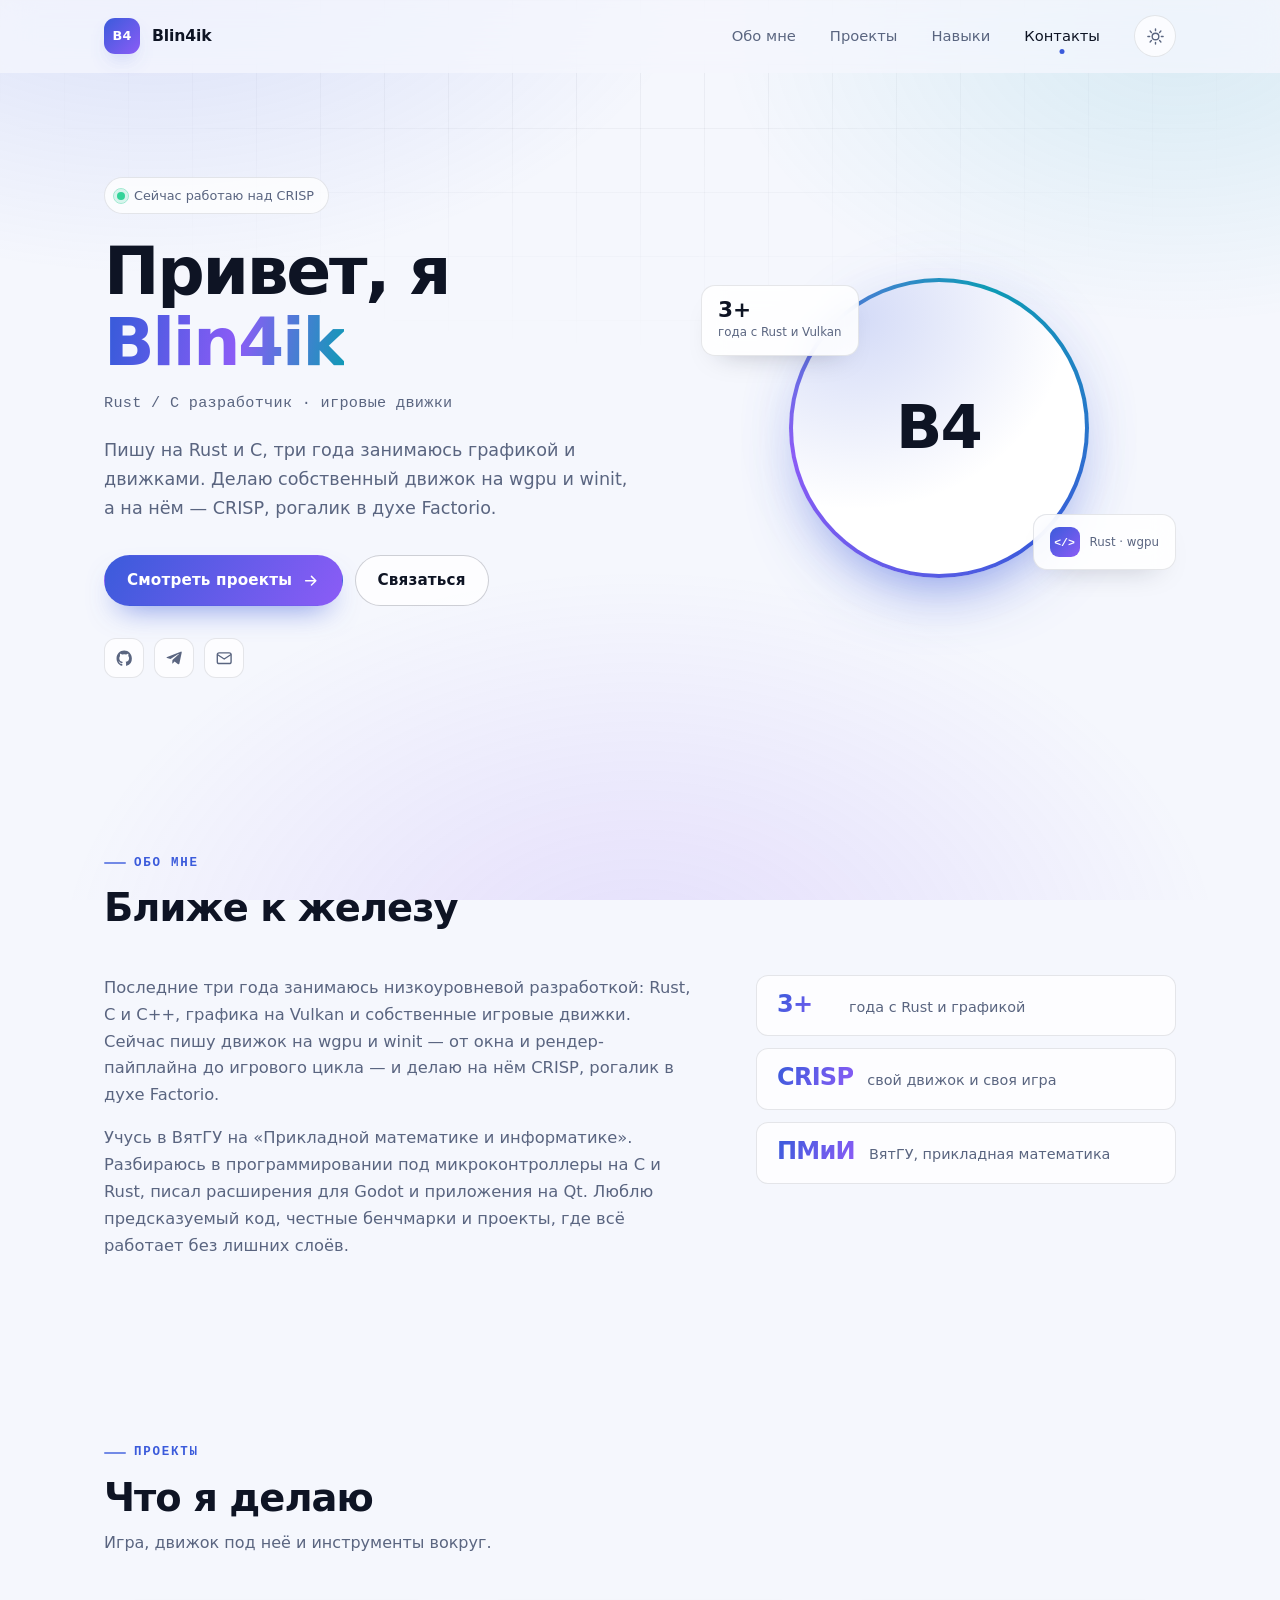
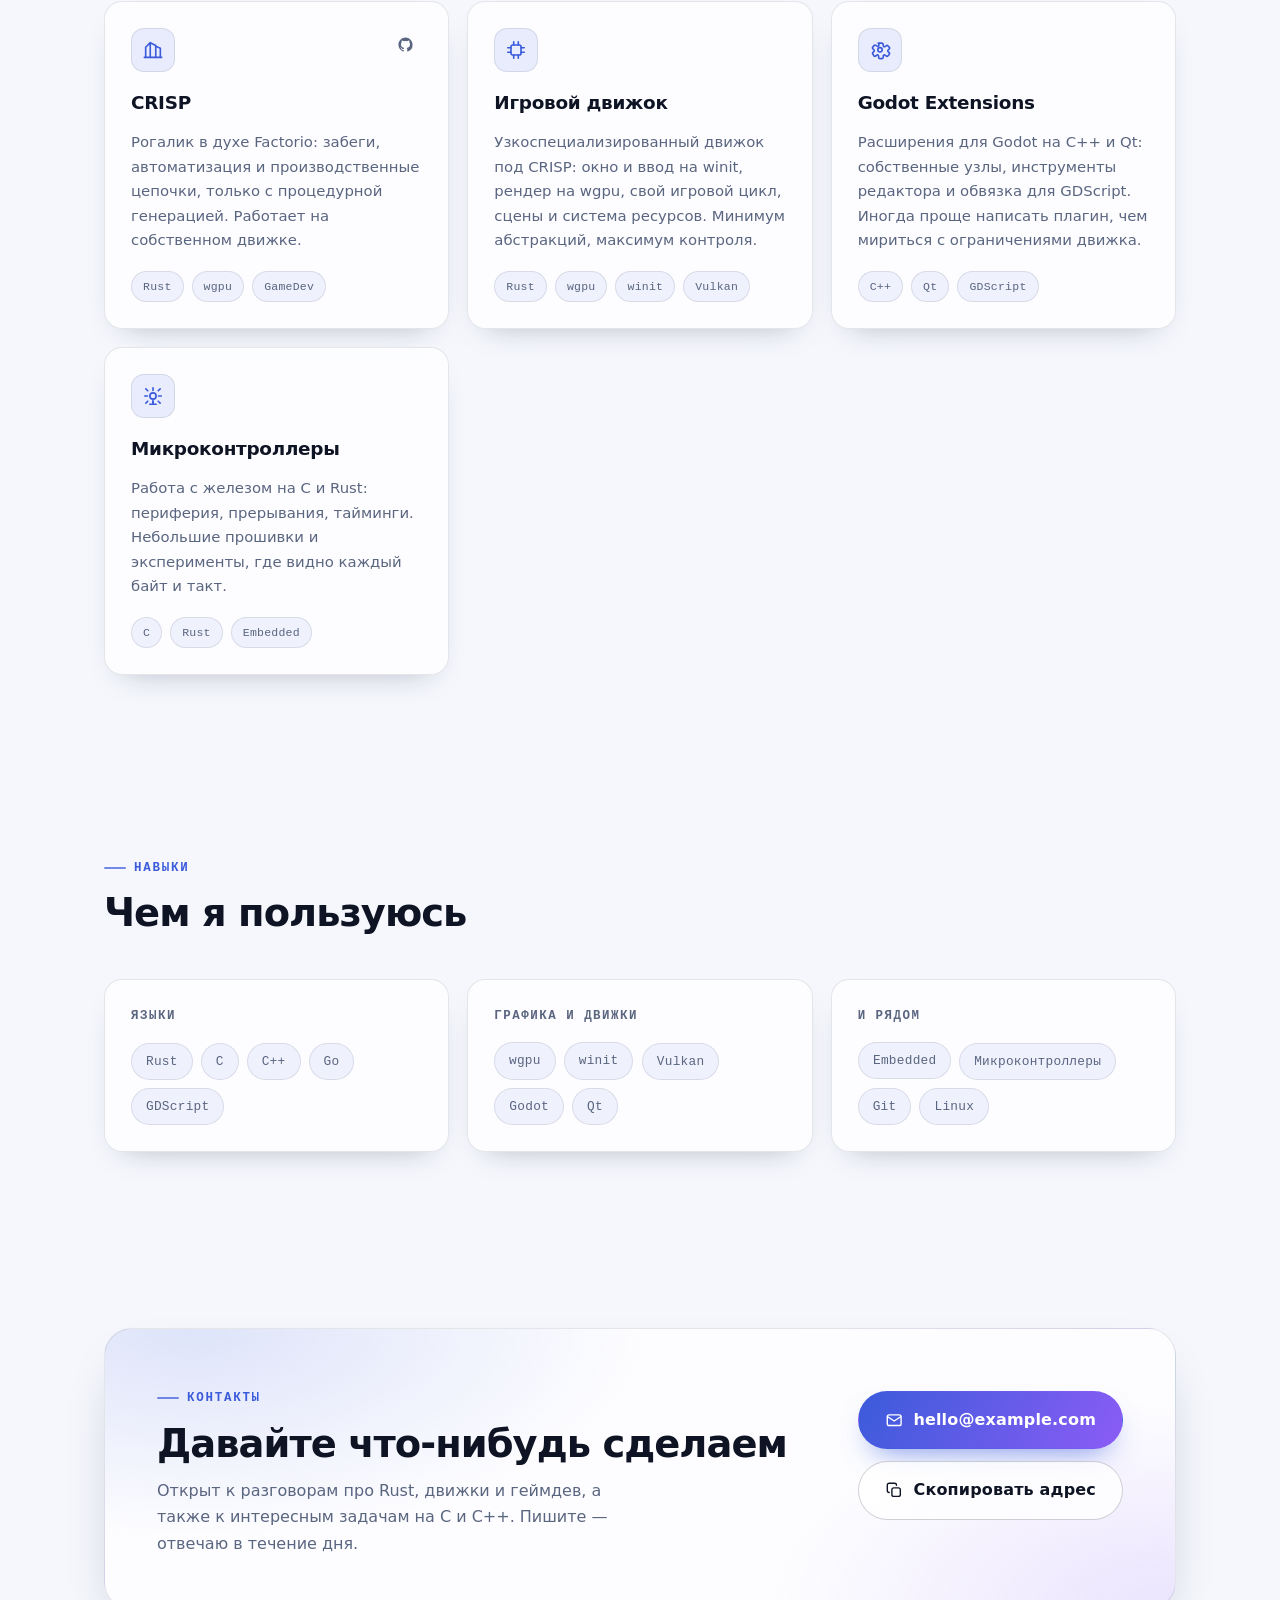
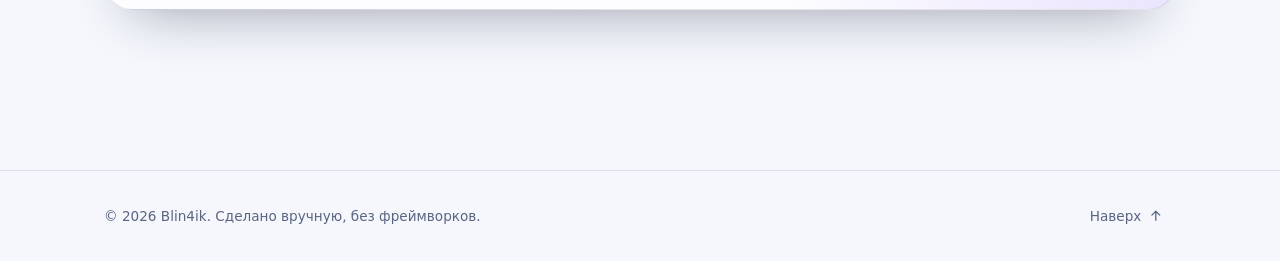
==== commit 13e853e3: "Add a bit of personal info" ====
--- a/index.html
+++ b/index.html
@@ -5,19 +5,18 @@
   <meta name="viewport" content="width=device-width, initial-scale=1">
   <meta name="color-scheme" content="dark light">
 
-  <!-- TODO: замените имя, роль и описание на свои -->
-  <title>Александр Петров — Frontend-разработчик</title>
-  <meta name="description" content="Персональный сайт Александра Петрова: frontend-разработка, проекты и контакты.">
-  <meta name="author" content="Александр Петров">
+  <title>Blin4ik — Rust/C разработчик, игровые движки</title>
+  <meta name="description" content="Blin4ik — разработчик на Rust и C. Автор игрового движка на wgpu и winit и рогалика CRISP в духе Factorio.">
+  <meta name="author" content="Blin4ik">
   <meta name="theme-color" content="#070b14">
 
   <!-- Open Graph / соцсети -->
   <meta property="og:type" content="website">
-  <meta property="og:title" content="Александр Петров — Frontend-разработчик">
-  <meta property="og:description" content="Создаю быстрые, доступные и аккуратные веб-интерфейсы.">
+  <meta property="og:title" content="Blin4ik — Rust/C разработчик, игровые движки">
+  <meta property="og:description" content="Пишу на Rust и C, делаю свой игровой движок на wgpu и winit. Сейчас работаю над CRISP.">
   <meta property="og:locale" content="ru_RU">
 
-  <link rel="icon" href="data:image/svg+xml,%3Csvg xmlns='http://www.w3.org/2000/svg' viewBox='0 0 64 64'%3E%3Cdefs%3E%3ClinearGradient id='g' x1='0' y1='0' x2='1' y2='1'%3E%3Cstop offset='0' stop-color='%236d8dff'/%3E%3Cstop offset='1' stop-color='%23b388ff'/%3E%3C/linearGradient%3E%3C/defs%3E%3Crect width='64' height='64' rx='16' fill='url(%23g)'/%3E%3Ctext x='32' y='43' font-family='system-ui, sans-serif' font-size='26' font-weight='700' fill='%23fff' text-anchor='middle'%3EAP%3C/text%3E%3C/svg%3E">
+  <link rel="icon" href="data:image/svg+xml,%3Csvg xmlns='http://www.w3.org/2000/svg' viewBox='0 0 64 64'%3E%3Cdefs%3E%3ClinearGradient id='g' x1='0' y1='0' x2='1' y2='1'%3E%3Cstop offset='0' stop-color='%236d8dff'/%3E%3Cstop offset='1' stop-color='%23b388ff'/%3E%3C/linearGradient%3E%3C/defs%3E%3Crect width='64' height='64' rx='16' fill='url(%23g)'/%3E%3Ctext x='32' y='42' font-family='system-ui, sans-serif' font-size='24' font-weight='700' fill='%23fff' text-anchor='middle'%3EB4%3C/text%3E%3C/svg%3E">
   <link rel="stylesheet" href="assets/css/styles.css">
 
   <!-- Тема применяется до отрисовки, чтобы не было мигания -->
@@ -37,8 +36,8 @@
   <header class="site-header" id="site-header">
     <div class="container header__inner">
       <a class="brand" href="#top" aria-label="В начало страницы">
-        <span class="brand__mark" aria-hidden="true">АП</span>
-        <span class="brand__name">Александр Петров</span>
+        <span class="brand__mark" aria-hidden="true">B4</span>
+        <span class="brand__name">Blin4ik</span>
       </a>
 
       <nav class="nav" id="nav" aria-label="Основная навигация">
@@ -80,16 +79,16 @@
         <div class="hero__content">
           <p class="status">
             <span class="status__dot" aria-hidden="true"></span>
-            Открыт к интересным проектам
+            Сейчас работаю над CRISP
           </p>
 
           <h1 class="hero__title">
-            Привет, я <span class="gradient-text">Александр</span>
+            Привет, я <span class="gradient-text">Blin4ik</span>
           </h1>
-          <p class="hero__role">Frontend-разработчик · Москва</p>
+          <p class="hero__role">Rust / C разработчик · игровые движки</p>
           <p class="hero__lead">
-            Создаю быстрые, доступные и аккуратные веб-интерфейсы. Люблю продуманные
-            детали, чистый код и проекты, которые решают реальные задачи.
+            Пишу на Rust и C, три года занимаюсь графикой и движками. Делаю собственный
+            движок на wgpu и winit, а на нём — CRISP, рогалик в духе Factorio.
           </p>
 
           <div class="hero__actions">
@@ -104,27 +103,23 @@
 
           <ul class="socials" aria-label="Социальные сети">
             <li>
-              <a class="social" href="https://github.com/your-username" target="_blank" rel="noopener noreferrer" aria-label="GitHub">
+              <!-- TODO: проверьте ник -->
+              <a class="social" href="https://github.com/Blin4ik" target="_blank" rel="noopener noreferrer" aria-label="GitHub">
                 <svg class="icon" viewBox="0 0 24 24" fill="currentColor" aria-hidden="true">
                   <path d="M12 2C6.48 2 2 6.58 2 12.25c0 4.53 2.87 8.37 6.84 9.73.5.1.68-.22.68-.49 0-.24-.01-1.04-.01-1.89-2.78.62-3.37-1.21-3.37-1.21-.45-1.18-1.11-1.49-1.11-1.49-.91-.64.07-.63.07-.63 1 .07 1.53 1.06 1.53 1.06.89 1.57 2.34 1.12 2.91.85.09-.66.35-1.12.63-1.37-2.22-.26-4.56-1.14-4.56-5.06 0-1.12.39-2.03 1.03-2.75-.1-.26-.45-1.31.1-2.73 0 0 .84-.28 2.75 1.05a9.4 9.4 0 0 1 5 0c1.91-1.33 2.75-1.05 2.75-1.05.55 1.42.2 2.47.1 2.73.64.72 1.03 1.63 1.03 2.75 0 3.93-2.35 4.79-4.58 5.05.36.32.68.94.68 1.9 0 1.37-.01 2.48-.01 2.82 0 .27.18.6.69.49A10.02 10.02 0 0 0 22 12.25C22 6.58 17.52 2 12 2Z"/>
                 </svg>
               </a>
             </li>
             <li>
-              <a class="social" href="https://t.me/your_username" target="_blank" rel="noopener noreferrer" aria-label="Telegram">
+              <!-- TODO: проверьте ник -->
+              <a class="social" href="https://t.me/Blin4ik" target="_blank" rel="noopener noreferrer" aria-label="Telegram">
                 <svg class="icon" viewBox="0 0 24 24" fill="currentColor" aria-hidden="true">
                   <path d="M21.9 4.3 18.8 19c-.2 1-.9 1.2-1.7.8l-4.6-3.4-2.2 2.1c-.2.2-.5.4-.9.4l.3-4.6 8.3-7.5c.4-.3-.1-.5-.6-.2L7.2 13.1l-4.5-1.4c-1-.3-1-1 .2-1.4l17.6-6.8c.8-.3 1.5.2 1.4 1.1Z"/>
                 </svg>
               </a>
             </li>
             <li>
-              <a class="social" href="https://www.linkedin.com/in/your-username" target="_blank" rel="noopener noreferrer" aria-label="LinkedIn">
-                <svg class="icon" viewBox="0 0 24 24" fill="currentColor" aria-hidden="true">
-                  <path d="M6.94 5a2 2 0 1 1-4 0 2 2 0 0 1 4 0ZM7 8.48H3V21h4V8.48Zm6.32 0H9.34V21h3.94v-6.57c0-3.66 4.77-4 4.77 0V21H22v-7.93c0-6.17-7.06-5.94-8.72-2.91l.04-1.68Z"/>
-                </svg>
-              </a>
-            </li>
-            <li>
+              <!-- TODO: замените адрес почты -->
               <a class="social" href="mailto:hello@example.com" aria-label="Написать на почту">
                 <svg class="icon" viewBox="0 0 24 24" fill="none" stroke="currentColor" stroke-width="1.8" stroke-linecap="round" stroke-linejoin="round" aria-hidden="true">
                   <rect x="3" y="5" width="18" height="14" rx="2.5"/>
@@ -137,17 +132,17 @@
 
         <div class="hero__visual" aria-hidden="true">
           <div class="avatar">
-            <!-- TODO: замените блок на <img src="assets/img/avatar.jpg" alt="Александр Петров"> -->
-            <div class="avatar__inner">АП</div>
+            <!-- TODO: можно заменить блок на <img src="assets/img/avatar.jpg" alt="Blin4ik"> -->
+            <div class="avatar__inner">B4</div>
           </div>
 
           <div class="float-card float-card--exp">
-            <span class="float-card__value">5+</span>
-            <span class="float-card__label">лет в разработке</span>
+            <span class="float-card__value">3+</span>
+            <span class="float-card__label">года с Rust и Vulkan</span>
           </div>
           <div class="float-card float-card--stack">
             <span class="float-card__chip">&lt;/&gt;</span>
-            <span class="float-card__label">TypeScript · React</span>
+            <span class="float-card__label">Rust · wgpu</span>
           </div>
         </div>
       </div>
@@ -158,36 +153,37 @@
       <div class="container">
         <header class="section__head reveal">
           <p class="eyebrow">Обо мне</p>
-          <h2 class="section__title">Код, который приятно поддерживать</h2>
+          <h2 class="section__title">Ближе к железу</h2>
         </header>
 
         <div class="about">
           <div class="about__text reveal">
             <p>
-              Последние несколько лет я занимаюсь фронтендом: превращаю макеты в живые
-              интерфейсы и слежу за тем, чтобы они оставались быстрыми даже на слабых
-              устройствах. Работал с продуктовыми командами, дизайнерами и бэкендом —
-              умею договариваться и доводить задачи до результата.
+              Последние три года занимаюсь низкоуровневой разработкой: Rust, C и C++,
+              графика на Vulkan и собственные игровые движки. Сейчас пишу движок
+              на wgpu и winit — от окна и рендер-пайплайна до игрового цикла — и делаю
+              на нём CRISP, рогалик в духе Factorio.
             </p>
             <p>
-              Вне работы пишу небольшие инструменты для себя, читаю про доступность
-              и типографику, иногда собираю пет-проекты на выходных. Верю, что хороший
-              интерфейс — это когда пользователь не задумывается, куда нажать.
+              Учусь в ВятГУ на «Прикладной математике и информатике». Разбираюсь
+              в программировании под микроконтроллеры на C и Rust, писал расширения
+              для Godot и приложения на Qt. Люблю предсказуемый код, честные бенчмарки
+              и проекты, где всё работает без лишних слоёв.
             </p>
           </div>
 
           <ul class="facts reveal">
             <li class="fact">
-              <span class="fact__value">5+</span>
-              <span class="fact__label">лет коммерческого опыта</span>
+              <span class="fact__value">3+</span>
+              <span class="fact__label">года с Rust и графикой</span>
             </li>
             <li class="fact">
-              <span class="fact__value">20+</span>
-              <span class="fact__label">завершённых проектов</span>
+              <span class="fact__value">CRISP</span>
+              <span class="fact__label">свой движок и своя игра</span>
             </li>
             <li class="fact">
-              <span class="fact__value">∞</span>
-              <span class="fact__label">чашек кофе и любопытства</span>
+              <span class="fact__value">ПМиИ</span>
+              <span class="fact__label">ВятГУ, прикладная математика</span>
             </li>
           </ul>
         </div>
@@ -199,8 +195,8 @@
       <div class="container">
         <header class="section__head reveal">
           <p class="eyebrow">Проекты</p>
-          <h2 class="section__title">Что я делал</h2>
-          <p class="section__lead">Несколько работ, которыми хочется поделиться.</p>
+          <h2 class="section__title">Что я делаю</h2>
+          <p class="section__lead">Игра, движок под неё и инструменты вокруг.</p>
         </header>
 
         <div class="projects">
@@ -208,60 +204,28 @@
             <div class="project__top">
               <span class="project__icon" aria-hidden="true">
                 <svg viewBox="0 0 24 24" fill="none" stroke="currentColor" stroke-width="1.8" stroke-linecap="round" stroke-linejoin="round">
-                  <path d="M5 4.5h11.5L20 8v11.5H5z"/>
-                  <path d="M15.5 4.5V8H19M8.5 12h8M8.5 15.5h5"/>
+                  <path d="M4 20V9l5-5v16M9 20V4l6 3v13M15 20V8l5 2v10"/>
+                  <path d="M2.5 20h19"/>
                 </svg>
               </span>
               <div class="project__links">
-                <a href="https://github.com/your-username/notes-app" target="_blank" rel="noopener noreferrer" aria-label="Код проекта «Заметки» на GitHub">
-                  <svg class="icon" viewBox="0 0 24 24" fill="currentColor" aria-hidden="true">
-                    <path d="M12 2C6.48 2 2 6.58 2 12.25c0 4.53 2.87 8.37 6.84 9.73.5.1.68-.22.68-.49 0-.24-.01-1.04-.01-1.89-2.78.62-3.37-1.21-3.37-1.21-.45-1.18-1.11-1.49-1.11-1.49-.91-.64.07-.63.07-.63 1 .07 1.53 1.06 1.53 1.06.89 1.57 2.34 1.12 2.91.85.09-.66.35-1.12.63-1.37-2.22-.26-4.56-1.14-4.56-5.06 0-1.12.39-2.03 1.03-2.75-.1-.26-.45-1.31.1-2.73 0 0 .84-.28 2.75 1.05a9.4 9.4 0 0 1 5 0c1.91-1.33 2.75-1.05 2.75-1.05.55 1.42.2 2.47.1 2.73.64.72 1.03 1.63 1.03 2.75 0 3.93-2.35 4.79-4.58 5.05.36.32.68.94.68 1.9 0 1.37-.01 2.48-.01 2.82 0 .27.18.6.69.49A10.02 10.02 0 0 0 22 12.25C22 6.58 17.52 2 12 2Z"/>
-                  </svg>
-                </a>
-                <a href="https://your-username.github.io/notes-app/" target="_blank" rel="noopener noreferrer" aria-label="Открыть демо проекта «Заметки»">
-                  <svg class="icon" viewBox="0 0 24 24" fill="none" stroke="currentColor" stroke-width="2" stroke-linecap="round" stroke-linejoin="round" aria-hidden="true">
-                    <path d="M8 16 16 8M9 8h7v7"/>
-                  </svg>
-                </a>
-              </div>
-            </div>
-            <h3 class="project__title">Заметки</h3>
-            <p class="project__text">
-              Офлайн-редактор заметок с мгновенным поиском и Markdown. Данные хранятся
-              локально, синхронизация — через File System Access API.
-            </p>
-            <ul class="tags">
-              <li>TypeScript</li>
-              <li>Vite</li>
-              <li>IndexedDB</li>
-            </ul>
-          </article>
-
-          <article class="card project reveal">
-            <div class="project__top">
-              <span class="project__icon" aria-hidden="true">
-                <svg viewBox="0 0 24 24" fill="none" stroke="currentColor" stroke-width="1.8" stroke-linecap="round" stroke-linejoin="round">
-                  <path d="M7 16.5a4.5 4.5 0 0 1-.4-8.98A5.5 5.5 0 0 1 17.3 8.2a4.2 4.2 0 0 1 .7 8.3"/>
-                  <path d="M8 20l2-3M12 20l2-3M16 20l2-3"/>
-                </svg>
-              </span>
-              <div class="project__links">
-                <a href="https://github.com/your-username/weather-dashboard" target="_blank" rel="noopener noreferrer" aria-label="Код проекта «Погода» на GitHub">
+                <!-- TODO: укажите ссылку на репозиторий CRISP -->
+                <a href="https://github.com/Blin4ik" target="_blank" rel="noopener noreferrer" aria-label="Репозиторий CRISP на GitHub">
                   <svg class="icon" viewBox="0 0 24 24" fill="currentColor" aria-hidden="true">
                     <path d="M12 2C6.48 2 2 6.58 2 12.25c0 4.53 2.87 8.37 6.84 9.73.5.1.68-.22.68-.49 0-.24-.01-1.04-.01-1.89-2.78.62-3.37-1.21-3.37-1.21-.45-1.18-1.11-1.49-1.11-1.49-.91-.64.07-.63.07-.63 1 .07 1.53 1.06 1.53 1.06.89 1.57 2.34 1.12 2.91.85.09-.66.35-1.12.63-1.37-2.22-.26-4.56-1.14-4.56-5.06 0-1.12.39-2.03 1.03-2.75-.1-.26-.45-1.31.1-2.73 0 0 .84-.28 2.75 1.05a9.4 9.4 0 0 1 5 0c1.91-1.33 2.75-1.05 2.75-1.05.55 1.42.2 2.47.1 2.73.64.72 1.03 1.63 1.03 2.75 0 3.93-2.35 4.79-4.58 5.05.36.32.68.94.68 1.9 0 1.37-.01 2.48-.01 2.82 0 .27.18.6.69.49A10.02 10.02 0 0 0 22 12.25C22 6.58 17.52 2 12 2Z"/>
                   </svg>
                 </a>
               </div>
             </div>
-            <h3 class="project__title">Погода</h3>
+            <h3 class="project__title">CRISP</h3>
             <p class="project__text">
-              Дашборд с прогнозом на неделю и графиком осадков. Кэширует ответы API,
-              работает без сети и уважает системную тему оформления.
+              Рогалик в духе Factorio: забеги, автоматизация и производственные цепочки,
+              только с процедурной генерацией. Работает на собственном движке.
             </p>
             <ul class="tags">
-              <li>React</li>
-              <li>Chart.js</li>
-              <li>PWA</li>
+              <li>Rust</li>
+              <li>wgpu</li>
+              <li>GameDev</li>
             </ul>
           </article>
 
@@ -269,27 +233,22 @@
             <div class="project__top">
               <span class="project__icon" aria-hidden="true">
                 <svg viewBox="0 0 24 24" fill="none" stroke="currentColor" stroke-width="1.8" stroke-linecap="round" stroke-linejoin="round">
-                  <path d="M4 19V7.5A2.5 2.5 0 0 1 6.5 5H19v14H6.5A2.5 2.5 0 0 0 4 21.5"/>
-                  <path d="M8 9h7M8 12.5h5"/>
+                  <rect x="6.5" y="6.5" width="11" height="11" rx="2"/>
+                  <path d="M9.5 3v3.5M14.5 3v3.5M9.5 17.5V21M14.5 17.5V21M3 9.5h3.5M3 14.5h3.5M17.5 9.5H21M17.5 14.5H21"/>
                 </svg>
               </span>
-              <div class="project__links">
-                <a href="https://github.com/your-username/habit-tracker" target="_blank" rel="noopener noreferrer" aria-label="Код проекта «Трекер привычек» на GitHub">
-                  <svg class="icon" viewBox="0 0 24 24" fill="currentColor" aria-hidden="true">
-                    <path d="M12 2C6.48 2 2 6.58 2 12.25c0 4.53 2.87 8.37 6.84 9.73.5.1.68-.22.68-.49 0-.24-.01-1.04-.01-1.89-2.78.62-3.37-1.21-3.37-1.21-.45-1.18-1.11-1.49-1.11-1.49-.91-.64.07-.63.07-.63 1 .07 1.53 1.06 1.53 1.06.89 1.57 2.34 1.12 2.91.85.09-.66.35-1.12.63-1.37-2.22-.26-4.56-1.14-4.56-5.06 0-1.12.39-2.03 1.03-2.75-.1-.26-.45-1.31.1-2.73 0 0 .84-.28 2.75 1.05a9.4 9.4 0 0 1 5 0c1.91-1.33 2.75-1.05 2.75-1.05.55 1.42.2 2.47.1 2.73.64.72 1.03 1.63 1.03 2.75 0 3.93-2.35 4.79-4.58 5.05.36.32.68.94.68 1.9 0 1.37-.01 2.48-.01 2.82 0 .27.18.6.69.49A10.02 10.02 0 0 0 22 12.25C22 6.58 17.52 2 12 2Z"/>
-                  </svg>
-                </a>
-              </div>
             </div>
-            <h3 class="project__title">Трекер привычек</h3>
+            <h3 class="project__title">Игровой движок</h3>
             <p class="project__text">
-              Минималистичное приложение с сериями, статистикой и напоминаниями.
-              Полностью клавиатурная навигация и контраст, проходящий WCAG AA.
+              Узкоспециализированный движок под CRISP: окно и ввод на winit, рендер
+              на wgpu, свой игровой цикл, сцены и система ресурсов. Минимум абстракций,
+              максимум контроля.
             </p>
             <ul class="tags">
-              <li>Vue 3</li>
-              <li>Pinia</li>
-              <li>Accessibility</li>
+              <li>Rust</li>
+              <li>wgpu</li>
+              <li>winit</li>
+              <li>Vulkan</li>
             </ul>
           </article>
 
@@ -297,27 +256,43 @@
             <div class="project__top">
               <span class="project__icon" aria-hidden="true">
                 <svg viewBox="0 0 24 24" fill="none" stroke="currentColor" stroke-width="1.8" stroke-linecap="round" stroke-linejoin="round">
-                  <circle cx="12" cy="12" r="8.5"/>
-                  <path d="M3.5 12h17M12 3.5c2.4 2.4 3.6 5.3 3.6 8.5s-1.2 6.1-3.6 8.5c-2.4-2.4-3.6-5.3-3.6-8.5S9.6 5.9 12 3.5Z"/>
+                  <path d="M10 4.5h4a1.5 1.5 0 0 1 1.5 1.5v1.2a1.3 1.3 0 0 0 2.1 1l1-.7a1.5 1.5 0 0 1 2 0l1.4 1.4a1.5 1.5 0 0 1 0 2.1l-1 .9a1.3 1.3 0 0 0 0 2.1l1 .9a1.5 1.5 0 0 1 0 2l-1.4 1.5a1.5 1.5 0 0 1-2 0l-1-.7a1.3 1.3 0 0 0-2.1 1v1.2a1.5 1.5 0 0 1-1.5 1.5h-2a1.5 1.5 0 0 1-1.5-1.5v-1.2a1.3 1.3 0 0 0-2.1-1l-1 .7a1.5 1.5 0 0 1-2 0L4.3 16.6a1.5 1.5 0 0 1 0-2l1-.9a1.3 1.3 0 0 0 0-2.1l-1-.9a1.5 1.5 0 0 1 0-2.1L5.7 7a1.5 1.5 0 0 1 2 0l1 .7a1.3 1.3 0 0 0 2.1-1V6a1.5 1.5 0 0 1 1.5-1.5Z"/>
+                  <circle cx="12" cy="11.8" r="2.4"/>
                 </svg>
               </span>
-              <div class="project__links">
-                <a href="https://github.com/your-username/personal-website" target="_blank" rel="noopener noreferrer" aria-label="Код этого сайта на GitHub">
-                  <svg class="icon" viewBox="0 0 24 24" fill="currentColor" aria-hidden="true">
-                    <path d="M12 2C6.48 2 2 6.58 2 12.25c0 4.53 2.87 8.37 6.84 9.73.5.1.68-.22.68-.49 0-.24-.01-1.04-.01-1.89-2.78.62-3.37-1.21-3.37-1.21-.45-1.18-1.11-1.49-1.11-1.49-.91-.64.07-.63.07-.63 1 .07 1.53 1.06 1.53 1.06.89 1.57 2.34 1.12 2.91.85.09-.66.35-1.12.63-1.37-2.22-.26-4.56-1.14-4.56-5.06 0-1.12.39-2.03 1.03-2.75-.1-.26-.45-1.31.1-2.73 0 0 .84-.28 2.75 1.05a9.4 9.4 0 0 1 5 0c1.91-1.33 2.75-1.05 2.75-1.05.55 1.42.2 2.47.1 2.73.64.72 1.03 1.63 1.03 2.75 0 3.93-2.35 4.79-4.58 5.05.36.32.68.94.68 1.9 0 1.37-.01 2.48-.01 2.82 0 .27.18.6.69.49A10.02 10.02 0 0 0 22 12.25C22 6.58 17.52 2 12 2Z"/>
-                  </svg>
-                </a>
-              </div>
             </div>
-            <h3 class="project__title">Этот сайт</h3>
+            <h3 class="project__title">Godot Extensions</h3>
             <p class="project__text">
-              Статический сайт без сборки и зависимостей: чистый HTML/CSS/JS,
-              тёмная и светлая темы, деплой на GitHub Pages через Actions.
+              Расширения для Godot на C++ и Qt: собственные узлы, инструменты редактора
+              и обвязка для GDScript. Иногда проще написать плагин, чем мириться
+              с ограничениями движка.
             </p>
             <ul class="tags">
-              <li>HTML</li>
-              <li>CSS</li>
-              <li>GitHub Actions</li>
+              <li>C++</li>
+              <li>Qt</li>
+              <li>GDScript</li>
+            </ul>
+          </article>
+
+          <article class="card project reveal">
+            <div class="project__top">
+              <span class="project__icon" aria-hidden="true">
+                <svg viewBox="0 0 24 24" fill="none" stroke="currentColor" stroke-width="1.8" stroke-linecap="round" stroke-linejoin="round">
+                  <path d="M12 3v3M12 18v3M4.2 4.2l2.1 2.1M17.7 17.7l2.1 2.1M3 12h3M18 12h3M4.2 19.8l2.1-2.1M17.7 6.3l2.1-2.1"/>
+                  <circle cx="12" cy="12" r="3.4"/>
+                  <path d="M8.5 21h7M12 17v4"/>
+                </svg>
+              </span>
+            </div>
+            <h3 class="project__title">Микроконтроллеры</h3>
+            <p class="project__text">
+              Работа с железом на C и Rust: периферия, прерывания, тайминги. Небольшие
+              прошивки и эксперименты, где видно каждый байт и такт.
+            </p>
+            <ul class="tags">
+              <li>C</li>
+              <li>Rust</li>
+              <li>Embedded</li>
             </ul>
           </article>
         </div>
@@ -334,35 +309,34 @@
 
         <div class="skills">
           <article class="card skill-group reveal">
-            <h3 class="skill-group__title">Frontend</h3>
+            <h3 class="skill-group__title">Языки</h3>
             <ul class="tags tags--lg">
-              <li>JavaScript</li>
-              <li>TypeScript</li>
-              <li>React</li>
-              <li>Vue 3</li>
-              <li>HTML5</li>
-              <li>CSS3</li>
+              <li>Rust</li>
+              <li>C</li>
+              <li>C++</li>
+              <li>Go</li>
+              <li>GDScript</li>
             </ul>
           </article>
 
           <article class="card skill-group reveal">
-            <h3 class="skill-group__title">Инструменты</h3>
+            <h3 class="skill-group__title">Графика и движки</h3>
             <ul class="tags tags--lg">
-              <li>Git</li>
-              <li>Vite</li>
-              <li>GitHub Actions</li>
-              <li>Figma</li>
-              <li>ESLint</li>
+              <li>wgpu</li>
+              <li>winit</li>
+              <li>Vulkan</li>
+              <li>Godot</li>
+              <li>Qt</li>
             </ul>
           </article>
 
           <article class="card skill-group reveal">
             <h3 class="skill-group__title">И рядом</h3>
             <ul class="tags tags--lg">
-              <li>Node.js</li>
-              <li>REST API</li>
-              <li>Accessibility</li>
-              <li>Web Performance</li>
+              <li>Embedded</li>
+              <li>Микроконтроллеры</li>
+              <li>Git</li>
+              <li>Linux</li>
             </ul>
           </article>
         </div>
@@ -377,8 +351,8 @@
             <p class="eyebrow">Контакты</p>
             <h2 class="section__title">Давайте что-нибудь сделаем</h2>
             <p class="contact__lead">
-              Открыт к предложениям о работе и интересным совместным проектам.
-              Отвечаю в течение дня.
+              Открыт к разговорам про Rust, движки и геймдев, а также к интересным
+              задачам на C и C++. Пишите — отвечаю в течение дня.
             </p>
           </div>
 
@@ -410,7 +384,7 @@
   <footer class="site-footer">
     <div class="container footer__inner">
       <p class="footer__text">
-        © <span data-year>2026</span> Александр Петров. Сделано вручную, без фреймворков.
+        © <span data-year>2026</span> Blin4ik. Сделано вручную, без фреймворков.
       </p>
       <a class="footer__link" href="#top">
         Наверх
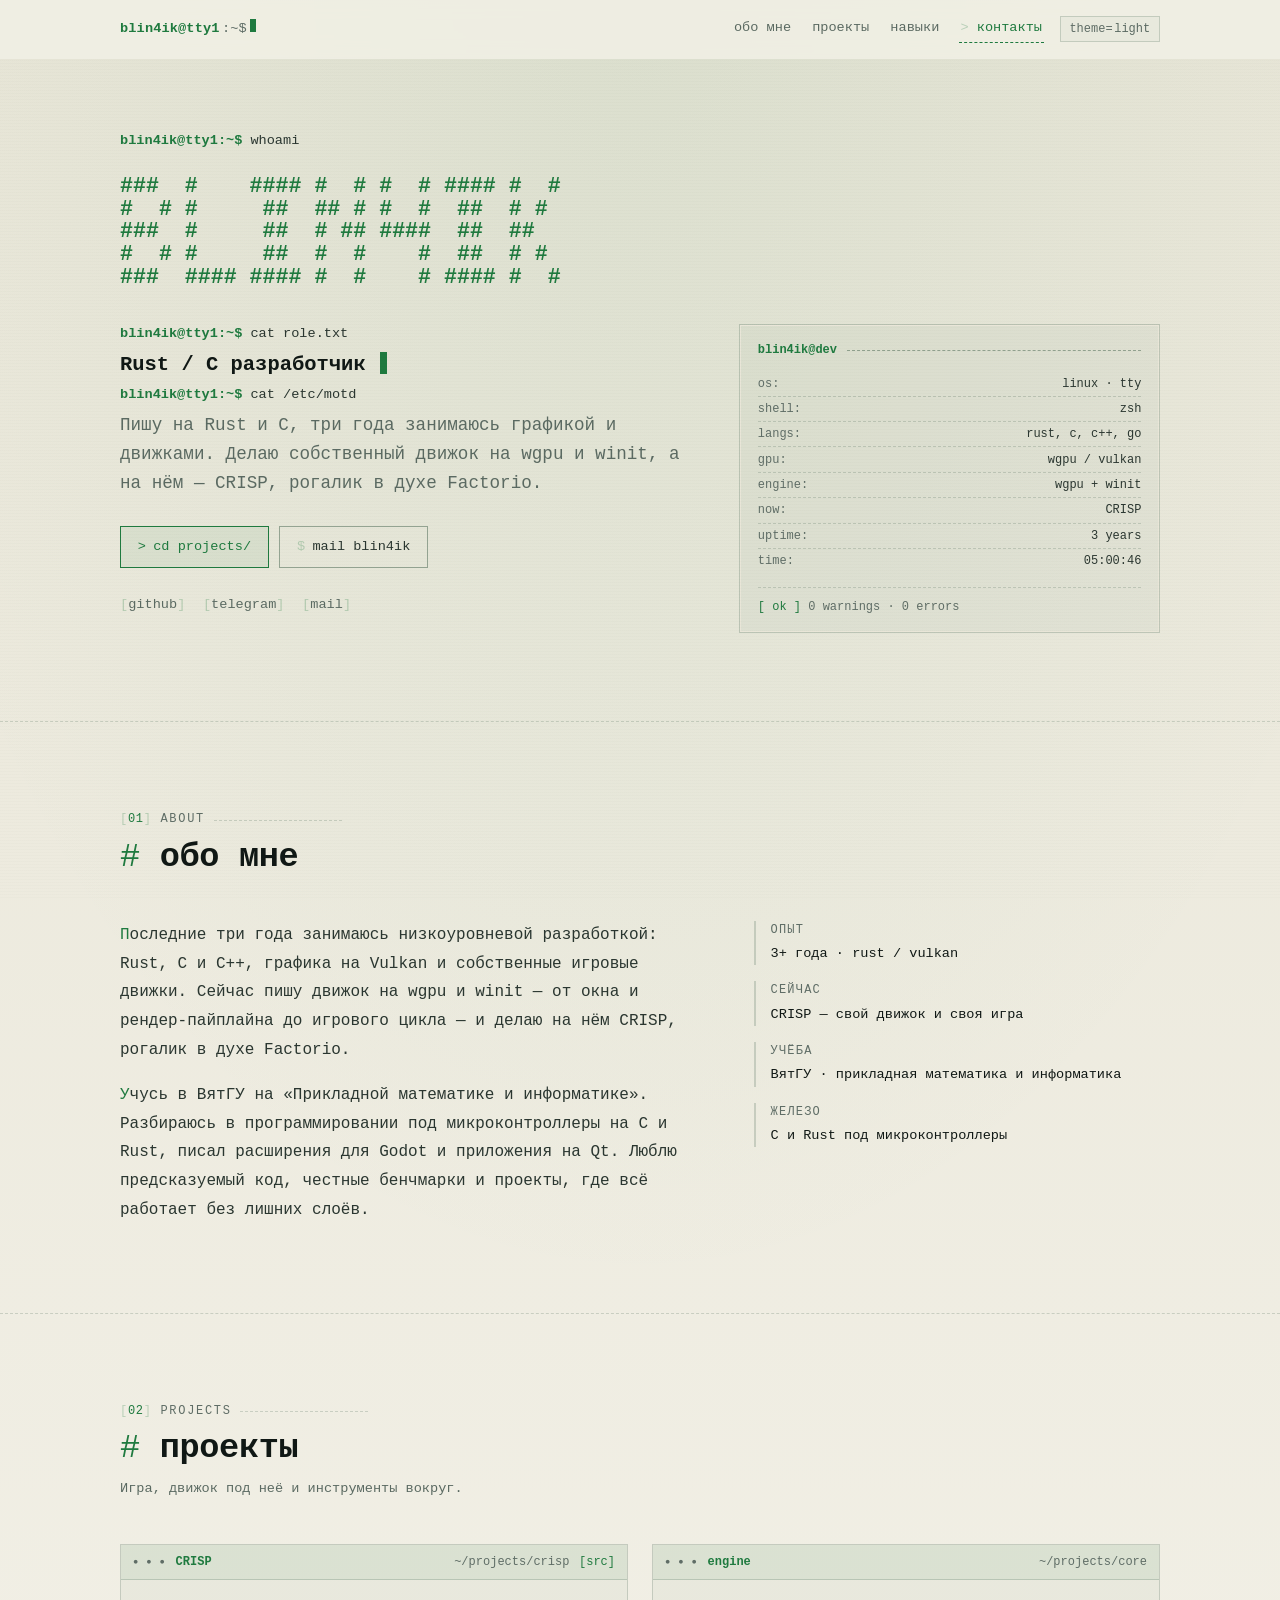
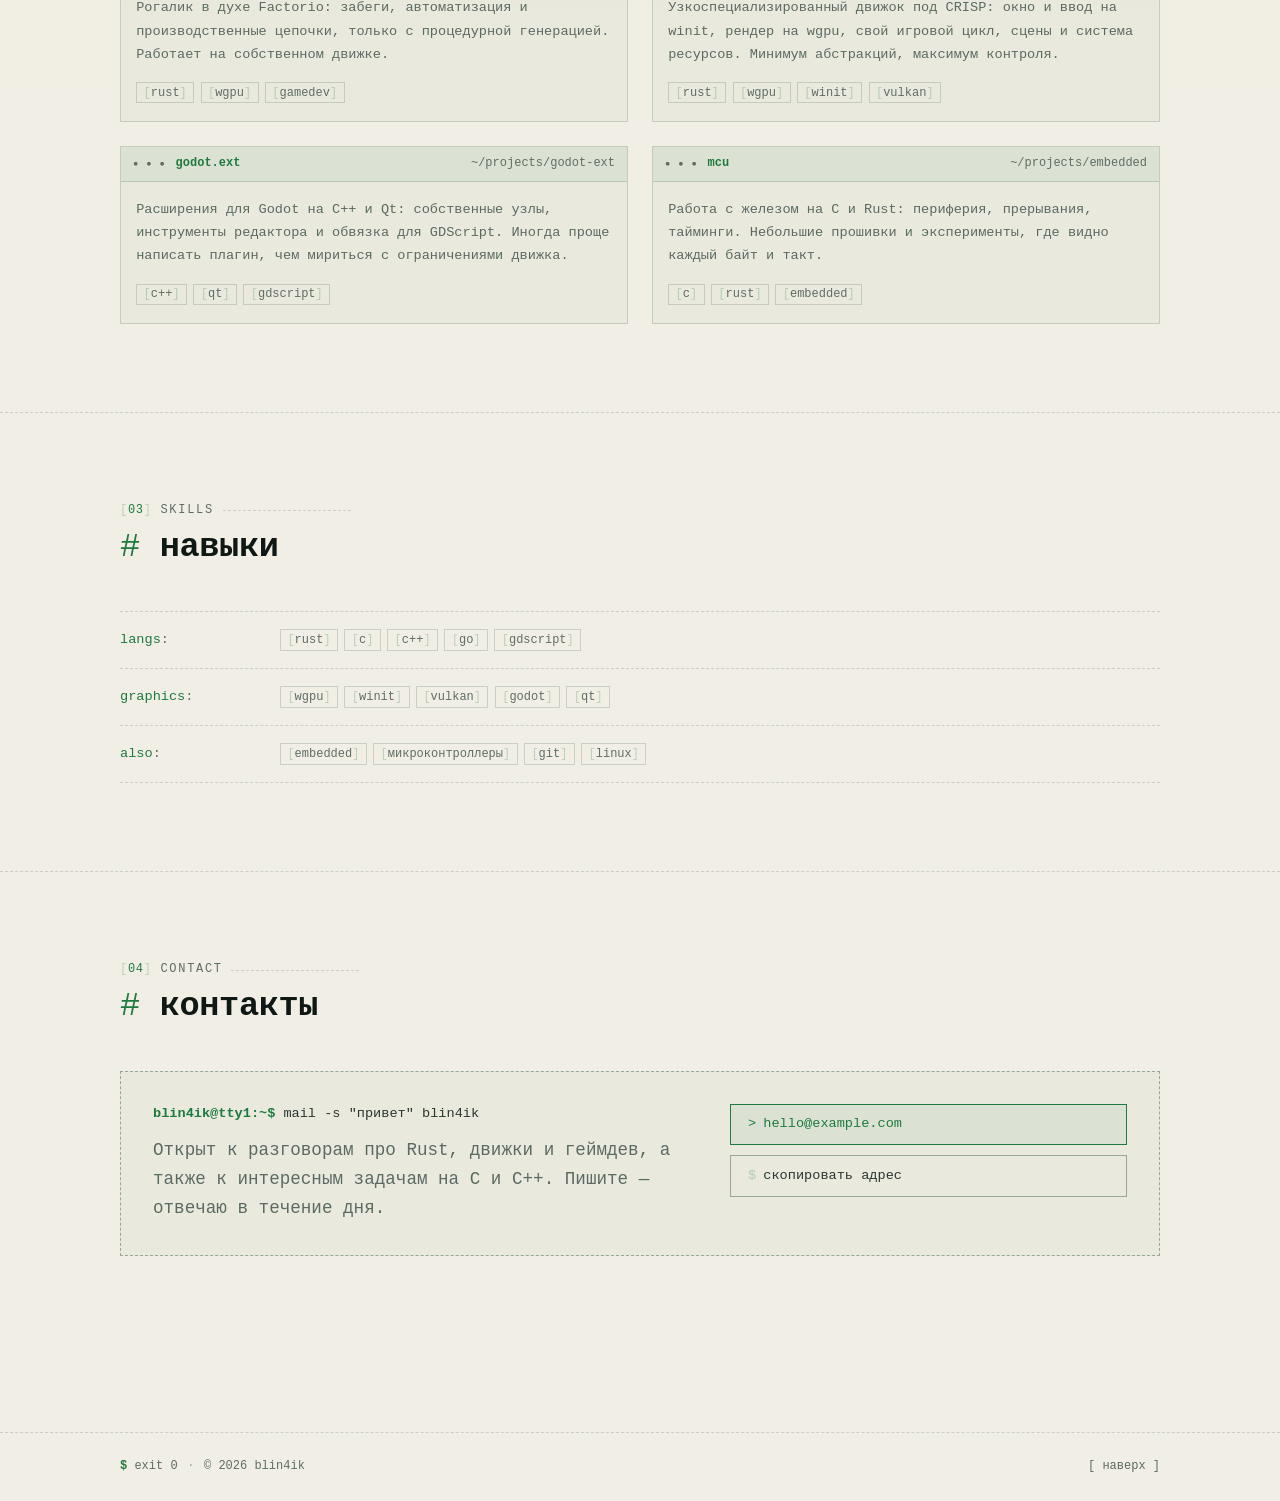
==== commit ef4bc1f3: "Terminal styling" ====
--- a/index.html
+++ b/index.html
@@ -5,27 +5,29 @@
   <meta name="viewport" content="width=device-width, initial-scale=1">
   <meta name="color-scheme" content="dark light">
 
-  <title>Blin4ik — Rust/C разработчик, игровые движки</title>
+  <title>Blin4ik — rust / c · игровые движки</title>
   <meta name="description" content="Blin4ik — разработчик на Rust и C. Автор игрового движка на wgpu и winit и рогалика CRISP в духе Factorio.">
   <meta name="author" content="Blin4ik">
-  <meta name="theme-color" content="#070b14">
+  <meta name="theme-color" content="#05080a">
 
   <!-- Open Graph / соцсети -->
   <meta property="og:type" content="website">
-  <meta property="og:title" content="Blin4ik — Rust/C разработчик, игровые движки">
+  <meta property="og:title" content="Blin4ik — rust / c · игровые движки">
   <meta property="og:description" content="Пишу на Rust и C, делаю свой игровой движок на wgpu и winit. Сейчас работаю над CRISP.">
   <meta property="og:locale" content="ru_RU">
 
-  <link rel="icon" href="data:image/svg+xml,%3Csvg xmlns='http://www.w3.org/2000/svg' viewBox='0 0 64 64'%3E%3Cdefs%3E%3ClinearGradient id='g' x1='0' y1='0' x2='1' y2='1'%3E%3Cstop offset='0' stop-color='%236d8dff'/%3E%3Cstop offset='1' stop-color='%23b388ff'/%3E%3C/linearGradient%3E%3C/defs%3E%3Crect width='64' height='64' rx='16' fill='url(%23g)'/%3E%3Ctext x='32' y='42' font-family='system-ui, sans-serif' font-size='24' font-weight='700' fill='%23fff' text-anchor='middle'%3EB4%3C/text%3E%3C/svg%3E">
-  <link rel="stylesheet" href="assets/css/styles.css">
-
-  <!-- Тема применяется до отрисовки, чтобы не было мигания -->
+  <link rel="icon" href="data:image/svg+xml,%3Csvg xmlns='http://www.w3.org/2000/svg' viewBox='0 0 64 64'%3E%3Crect width='64' height='64' fill='%23080e0b'/%3E%3Ctext x='32' y='42' font-family='monospace' font-size='22' font-weight='700' fill='%237ee787' text-anchor='middle'%3EB4%3C/text%3E%3Crect x='8' y='8' width='48' height='48' fill='none' stroke='%237ee787' stroke-width='1.5' stroke-dasharray='4 3'/%3E%3C/svg%3E">
+  <link rel="stylesheet" href="assets/css/terminal.css">
+
+  <!-- Тема и флаг «JS доступен» — до отрисовки, чтобы не было мигания -->
   <script>
     (function () {
+      var root = document.documentElement;
+      root.classList.add("js");
       try {
-        var saved = localStorage.getItem('theme');
-        var prefersLight = window.matchMedia('(prefers-color-scheme: light)').matches;
-        document.documentElement.dataset.theme = saved || (prefersLight ? 'light' : 'dark');
+        var saved = localStorage.getItem("theme");
+        var prefersLight = window.matchMedia("(prefers-color-scheme: light)").matches;
+        root.dataset.theme = saved || (prefersLight ? "light" : "dark");
       } catch (e) { /* localStorage может быть недоступен */ }
     })();
   </script>
@@ -36,37 +38,25 @@
   <header class="site-header" id="site-header">
     <div class="container header__inner">
       <a class="brand" href="#top" aria-label="В начало страницы">
-        <span class="brand__mark" aria-hidden="true">B4</span>
-        <span class="brand__name">Blin4ik</span>
+        <span class="brand__host">blin4ik@tty1</span><span class="brand__path">:~$</span><span class="caret caret--sm" aria-hidden="true"></span>
       </a>
 
       <nav class="nav" id="nav" aria-label="Основная навигация">
         <ul class="nav__list">
-          <li><a class="nav__link" href="#about">Обо мне</a></li>
-          <li><a class="nav__link" href="#projects">Проекты</a></li>
-          <li><a class="nav__link" href="#skills">Навыки</a></li>
-          <li><a class="nav__link" href="#contact">Контакты</a></li>
+          <li><a class="nav__link" href="#about">обо мне</a></li>
+          <li><a class="nav__link" href="#projects">проекты</a></li>
+          <li><a class="nav__link" href="#skills">навыки</a></li>
+          <li><a class="nav__link" href="#contact">контакты</a></li>
         </ul>
       </nav>
 
       <div class="header__actions">
-        <button class="icon-btn" id="theme-toggle" type="button" aria-label="Включить светлую тему">
-          <svg class="icon icon--sun" viewBox="0 0 24 24" fill="none" stroke="currentColor" stroke-width="1.8" stroke-linecap="round" aria-hidden="true">
-            <circle cx="12" cy="12" r="4.2"/>
-            <path d="M12 2.4v2.2M12 19.4v2.2M2.4 12h2.2M19.4 12h2.2M5.2 5.2l1.6 1.6M17.2 17.2l1.6 1.6M18.8 5.2l-1.6 1.6M6.8 17.2l-1.6 1.6"/>
-          </svg>
-          <svg class="icon icon--moon" viewBox="0 0 24 24" fill="none" stroke="currentColor" stroke-width="1.8" stroke-linecap="round" stroke-linejoin="round" aria-hidden="true">
-            <path d="M20.5 14.2A8.6 8.6 0 0 1 9.8 3.5a8.6 8.6 0 1 0 10.7 10.7Z"/>
-          </svg>
+        <button class="tbtn" id="theme-toggle" type="button" aria-label="Переключить тему">
+          <span class="tbtn__key" aria-hidden="true">theme=</span><span id="theme-label">dark</span>
         </button>
-
-        <button class="icon-btn nav-toggle" id="nav-toggle" type="button"
+        <button class="tbtn nav-toggle" id="nav-toggle" type="button"
                 aria-label="Открыть меню" aria-expanded="false" aria-controls="nav">
-          <svg class="icon" viewBox="0 0 24 24" fill="none" stroke="currentColor" stroke-width="1.9" stroke-linecap="round" aria-hidden="true">
-            <path class="nav-toggle__top" d="M4 7h16"/>
-            <path class="nav-toggle__middle" d="M4 12h16"/>
-            <path class="nav-toggle__bottom" d="M4 17h16"/>
-          </svg>
+          <span class="tbtn__brackets" aria-hidden="true">[</span><span id="nav-toggle-label">menu</span><span class="tbtn__brackets" aria-hidden="true">]</span>
         </button>
       </div>
     </div>
@@ -75,75 +65,69 @@
   <main id="main">
     <!-- ========== Hero ========== -->
     <section class="hero" id="top">
-      <div class="container hero__inner">
-        <div class="hero__content">
-          <p class="status">
-            <span class="status__dot" aria-hidden="true"></span>
-            Сейчас работаю над CRISP
-          </p>
-
-          <h1 class="hero__title">
-            Привет, я <span class="gradient-text">Blin4ik</span>
-          </h1>
-          <p class="hero__role">Rust / C разработчик · игровые движки</p>
-          <p class="hero__lead">
-            Пишу на Rust и C, три года занимаюсь графикой и движками. Делаю собственный
-            движок на wgpu и winit, а на нём — CRISP, рогалик в духе Factorio.
-          </p>
-
-          <div class="hero__actions">
-            <a class="btn btn--primary" href="#projects">
-              Смотреть проекты
-              <svg class="icon" viewBox="0 0 24 24" fill="none" stroke="currentColor" stroke-width="2" stroke-linecap="round" stroke-linejoin="round" aria-hidden="true">
-                <path d="M5 12h14M13 6l6 6-6 6"/>
-              </svg>
-            </a>
-            <a class="btn btn--ghost" href="#contact">Связаться</a>
-          </div>
-
-          <ul class="socials" aria-label="Социальные сети">
-            <li>
-              <!-- TODO: проверьте ник -->
-              <a class="social" href="https://github.com/Blin4ik" target="_blank" rel="noopener noreferrer" aria-label="GitHub">
-                <svg class="icon" viewBox="0 0 24 24" fill="currentColor" aria-hidden="true">
-                  <path d="M12 2C6.48 2 2 6.58 2 12.25c0 4.53 2.87 8.37 6.84 9.73.5.1.68-.22.68-.49 0-.24-.01-1.04-.01-1.89-2.78.62-3.37-1.21-3.37-1.21-.45-1.18-1.11-1.49-1.11-1.49-.91-.64.07-.63.07-.63 1 .07 1.53 1.06 1.53 1.06.89 1.57 2.34 1.12 2.91.85.09-.66.35-1.12.63-1.37-2.22-.26-4.56-1.14-4.56-5.06 0-1.12.39-2.03 1.03-2.75-.1-.26-.45-1.31.1-2.73 0 0 .84-.28 2.75 1.05a9.4 9.4 0 0 1 5 0c1.91-1.33 2.75-1.05 2.75-1.05.55 1.42.2 2.47.1 2.73.64.72 1.03 1.63 1.03 2.75 0 3.93-2.35 4.79-4.58 5.05.36.32.68.94.68 1.9 0 1.37-.01 2.48-.01 2.82 0 .27.18.6.69.49A10.02 10.02 0 0 0 22 12.25C22 6.58 17.52 2 12 2Z"/>
-                </svg>
-              </a>
-            </li>
-            <li>
-              <!-- TODO: проверьте ник -->
-              <a class="social" href="https://t.me/Blin4ik" target="_blank" rel="noopener noreferrer" aria-label="Telegram">
-                <svg class="icon" viewBox="0 0 24 24" fill="currentColor" aria-hidden="true">
-                  <path d="M21.9 4.3 18.8 19c-.2 1-.9 1.2-1.7.8l-4.6-3.4-2.2 2.1c-.2.2-.5.4-.9.4l.3-4.6 8.3-7.5c.4-.3-.1-.5-.6-.2L7.2 13.1l-4.5-1.4c-1-.3-1-1 .2-1.4l17.6-6.8c.8-.3 1.5.2 1.4 1.1Z"/>
-                </svg>
-              </a>
-            </li>
-            <li>
-              <!-- TODO: замените адрес почты -->
-              <a class="social" href="mailto:hello@example.com" aria-label="Написать на почту">
-                <svg class="icon" viewBox="0 0 24 24" fill="none" stroke="currentColor" stroke-width="1.8" stroke-linecap="round" stroke-linejoin="round" aria-hidden="true">
-                  <rect x="3" y="5" width="18" height="14" rx="2.5"/>
-                  <path d="m3.5 7.5 8.5 5.6 8.5-5.6"/>
-                </svg>
-              </a>
-            </li>
-          </ul>
-        </div>
-
-        <div class="hero__visual" aria-hidden="true">
-          <div class="avatar">
-            <!-- TODO: можно заменить блок на <img src="assets/img/avatar.jpg" alt="Blin4ik"> -->
-            <div class="avatar__inner">B4</div>
-          </div>
-
-          <div class="float-card float-card--exp">
-            <span class="float-card__value">3+</span>
-            <span class="float-card__label">года с Rust и Vulkan</span>
-          </div>
-          <div class="float-card float-card--stack">
-            <span class="float-card__chip">&lt;/&gt;</span>
-            <span class="float-card__label">Rust · wgpu</span>
-          </div>
+      <div class="container">
+        <p class="line boot" style="--d: 0.05s">
+          <span class="prompt">blin4ik@tty1:~$</span> <span class="cmd">whoami</span>
+        </p>
+
+        <h1 class="sr-only">Blin4ik — Rust/C разработчик, игровые движки</h1>
+        <pre class="ascii boot" style="--d: 0.15s" aria-hidden="true"><span>###  #    #### #  # #  # #### #  #</span><span>#  # #     ##  ## # #  #  ##  # #</span><span>###  #     ##  # ## ####  ##  ##</span><span>#  # #     ##  #  #    #  ##  # #</span><span>###  #### #### #  #    # #### #  #</span></pre>
+
+        <div class="hero__grid">
+          <div class="hero__text">
+            <p class="line boot" style="--d: 0.25s">
+              <span class="prompt">blin4ik@tty1:~$</span> <span class="cmd">cat role.txt</span>
+            </p>
+            <p class="hero__role boot" style="--d: 0.35s" aria-label="Rust / C разработчик · игровые движки · ВятГУ">
+              <span data-typed aria-hidden="true">Rust / C разработчик · игровые движки · ВятГУ</span><span class="caret" aria-hidden="true"></span>
+            </p>
+
+            <p class="line boot" style="--d: 0.45s">
+              <span class="prompt">blin4ik@tty1:~$</span> <span class="cmd">cat /etc/motd</span>
+            </p>
+            <p class="hero__lead boot" style="--d: 0.55s">
+              Пишу на Rust и C, три года занимаюсь графикой и движками. Делаю собственный
+              движок на wgpu и winit, а на нём — CRISP, рогалик в духе Factorio.
+            </p>
+
+            <div class="hero__actions boot" style="--d: 0.65s">
+              <a class="btn btn--primary" href="#projects">cd projects/</a>
+              <a class="btn" href="#contact">mail blin4ik</a>
+            </div>
+
+            <ul class="socials boot" style="--d: 0.75s" aria-label="Ссылки">
+              <li>
+                <!-- TODO: проверьте ник -->
+                <a class="social" href="https://github.com/Blin4ik" target="_blank" rel="noopener noreferrer">github</a>
+              </li>
+              <li>
+                <!-- TODO: проверьте ник -->
+                <a class="social" href="https://t.me/Blin4ik" target="_blank" rel="noopener noreferrer">telegram</a>
+              </li>
+              <li>
+                <!-- TODO: замените адрес почты -->
+                <a class="social" href="mailto:hello@example.com">mail</a>
+              </li>
+            </ul>
+          </div>
+
+          <aside class="sysinfo boot" style="--d: 0.5s" aria-label="Системная информация">
+            <p class="sysinfo__head">
+              <span class="sysinfo__user">blin4ik@dev</span>
+              <span class="sysinfo__rule" aria-hidden="true"></span>
+            </p>
+            <dl class="sysinfo__list">
+              <div><dt>os</dt><dd>linux · tty</dd></div>
+              <div><dt>shell</dt><dd>zsh</dd></div>
+              <div><dt>langs</dt><dd>rust, c, c++, go</dd></div>
+              <div><dt>gpu</dt><dd>wgpu / vulkan</dd></div>
+              <div><dt>engine</dt><dd>wgpu + winit</dd></div>
+              <div><dt>now</dt><dd>CRISP</dd></div>
+              <div><dt>uptime</dt><dd>3 years</dd></div>
+              <div><dt>time</dt><dd data-clock>--:--:--</dd></div>
+            </dl>
+            <p class="sysinfo__foot"><span class="ok">[ ok ]</span> 0 warnings · 0 errors</p>
+          </aside>
         </div>
       </div>
     </section>
@@ -152,12 +136,12 @@
     <section class="section" id="about">
       <div class="container">
         <header class="section__head reveal">
-          <p class="eyebrow">Обо мне</p>
-          <h2 class="section__title">Ближе к железу</h2>
+          <p class="section__kicker"><span class="section__num">01</span> about</p>
+          <h2 class="section__title">обо мне</h2>
         </header>
 
         <div class="about">
-          <div class="about__text reveal">
+          <div class="prose reveal">
             <p>
               Последние три года занимаюсь низкоуровневой разработкой: Rust, C и C++,
               графика на Vulkan и собственные игровые движки. Сейчас пишу движок
@@ -172,20 +156,24 @@
             </p>
           </div>
 
-          <ul class="facts reveal">
-            <li class="fact">
-              <span class="fact__value">3+</span>
-              <span class="fact__label">года с Rust и графикой</span>
-            </li>
-            <li class="fact">
-              <span class="fact__value">CRISP</span>
-              <span class="fact__label">свой движок и своя игра</span>
-            </li>
-            <li class="fact">
-              <span class="fact__value">ПМиИ</span>
-              <span class="fact__label">ВятГУ, прикладная математика</span>
-            </li>
-          </ul>
+          <dl class="facts reveal">
+            <div>
+              <dt>опыт</dt>
+              <dd>3+ года · rust / vulkan</dd>
+            </div>
+            <div>
+              <dt>сейчас</dt>
+              <dd>CRISP — свой движок и своя игра</dd>
+            </div>
+            <div>
+              <dt>учёба</dt>
+              <dd>ВятГУ · прикладная математика и информатика</dd>
+            </div>
+            <div>
+              <dt>железо</dt>
+              <dd>C и Rust под микроконтроллеры</dd>
+            </div>
+          </dl>
         </div>
       </div>
     </section>
@@ -194,151 +182,130 @@
     <section class="section" id="projects">
       <div class="container">
         <header class="section__head reveal">
-          <p class="eyebrow">Проекты</p>
-          <h2 class="section__title">Что я делаю</h2>
+          <p class="section__kicker"><span class="section__num">02</span> projects</p>
+          <h2 class="section__title">проекты</h2>
           <p class="section__lead">Игра, движок под неё и инструменты вокруг.</p>
         </header>
 
         <div class="projects">
-          <article class="card project reveal">
-            <div class="project__top">
-              <span class="project__icon" aria-hidden="true">
-                <svg viewBox="0 0 24 24" fill="none" stroke="currentColor" stroke-width="1.8" stroke-linecap="round" stroke-linejoin="round">
-                  <path d="M4 20V9l5-5v16M9 20V4l6 3v13M15 20V8l5 2v10"/>
-                  <path d="M2.5 20h19"/>
-                </svg>
-              </span>
-              <div class="project__links">
-                <!-- TODO: укажите ссылку на репозиторий CRISP -->
-                <a href="https://github.com/Blin4ik" target="_blank" rel="noopener noreferrer" aria-label="Репозиторий CRISP на GitHub">
-                  <svg class="icon" viewBox="0 0 24 24" fill="currentColor" aria-hidden="true">
-                    <path d="M12 2C6.48 2 2 6.58 2 12.25c0 4.53 2.87 8.37 6.84 9.73.5.1.68-.22.68-.49 0-.24-.01-1.04-.01-1.89-2.78.62-3.37-1.21-3.37-1.21-.45-1.18-1.11-1.49-1.11-1.49-.91-.64.07-.63.07-.63 1 .07 1.53 1.06 1.53 1.06.89 1.57 2.34 1.12 2.91.85.09-.66.35-1.12.63-1.37-2.22-.26-4.56-1.14-4.56-5.06 0-1.12.39-2.03 1.03-2.75-.1-.26-.45-1.31.1-2.73 0 0 .84-.28 2.75 1.05a9.4 9.4 0 0 1 5 0c1.91-1.33 2.75-1.05 2.75-1.05.55 1.42.2 2.47.1 2.73.64.72 1.03 1.63 1.03 2.75 0 3.93-2.35 4.79-4.58 5.05.36.32.68.94.68 1.9 0 1.37-.01 2.48-.01 2.82 0 .27.18.6.69.49A10.02 10.02 0 0 0 22 12.25C22 6.58 17.52 2 12 2Z"/>
-                  </svg>
-                </a>
-              </div>
-            </div>
-            <h3 class="project__title">CRISP</h3>
-            <p class="project__text">
-              Рогалик в духе Factorio: забеги, автоматизация и производственные цепочки,
-              только с процедурной генерацией. Работает на собственном движке.
-            </p>
+          <article class="win reveal">
+            <div class="win__bar">
+              <span class="win__title">CRISP</span>
+              <span class="win__meta">~/projects/crisp</span>
+              <!-- TODO: укажите ссылку на репозиторий CRISP -->
+              <a class="win__link" href="https://github.com/Blin4ik" target="_blank" rel="noopener noreferrer">[src]</a>
+            </div>
+            <div class="win__body">
+              <p class="win__text">
+                Рогалик в духе Factorio: забеги, автоматизация и производственные цепочки,
+                только с процедурной генерацией. Работает на собственном движке.
+              </p>
+              <ul class="tags">
+                <li>rust</li>
+                <li>wgpu</li>
+                <li>gamedev</li>
+              </ul>
+            </div>
+          </article>
+
+          <article class="win reveal">
+            <div class="win__bar">
+              <span class="win__title">engine</span>
+              <span class="win__meta">~/projects/core</span>
+            </div>
+            <div class="win__body">
+              <p class="win__text">
+                Узкоспециализированный движок под CRISP: окно и ввод на winit, рендер
+                на wgpu, свой игровой цикл, сцены и система ресурсов. Минимум абстракций,
+                максимум контроля.
+              </p>
+              <ul class="tags">
+                <li>rust</li>
+                <li>wgpu</li>
+                <li>winit</li>
+                <li>vulkan</li>
+              </ul>
+            </div>
+          </article>
+
+          <article class="win reveal">
+            <div class="win__bar">
+              <span class="win__title">godot.ext</span>
+              <span class="win__meta">~/projects/godot-ext</span>
+            </div>
+            <div class="win__body">
+              <p class="win__text">
+                Расширения для Godot на C++ и Qt: собственные узлы, инструменты редактора
+                и обвязка для GDScript. Иногда проще написать плагин, чем мириться
+                с ограничениями движка.
+              </p>
+              <ul class="tags">
+                <li>c++</li>
+                <li>qt</li>
+                <li>gdscript</li>
+              </ul>
+            </div>
+          </article>
+
+          <article class="win reveal">
+            <div class="win__bar">
+              <span class="win__title">mcu</span>
+              <span class="win__meta">~/projects/embedded</span>
+            </div>
+            <div class="win__body">
+              <p class="win__text">
+                Работа с железом на C и Rust: периферия, прерывания, тайминги. Небольшие
+                прошивки и эксперименты, где видно каждый байт и такт.
+              </p>
+              <ul class="tags">
+                <li>c</li>
+                <li>rust</li>
+                <li>embedded</li>
+              </ul>
+            </div>
+          </article>
+        </div>
+      </div>
+    </section>
+
+    <!-- ========== Навыки ========== -->
+    <section class="section" id="skills">
+      <div class="container">
+        <header class="section__head reveal">
+          <p class="section__kicker"><span class="section__num">03</span> skills</p>
+          <h2 class="section__title">навыки</h2>
+        </header>
+
+        <div class="skills reveal">
+          <div class="skill-row">
+            <span class="skill-row__key">langs</span>
             <ul class="tags">
-              <li>Rust</li>
-              <li>wgpu</li>
-              <li>GameDev</li>
+              <li>rust</li>
+              <li>c</li>
+              <li>c++</li>
+              <li>go</li>
+              <li>gdscript</li>
             </ul>
-          </article>
-
-          <article class="card project reveal">
-            <div class="project__top">
-              <span class="project__icon" aria-hidden="true">
-                <svg viewBox="0 0 24 24" fill="none" stroke="currentColor" stroke-width="1.8" stroke-linecap="round" stroke-linejoin="round">
-                  <rect x="6.5" y="6.5" width="11" height="11" rx="2"/>
-                  <path d="M9.5 3v3.5M14.5 3v3.5M9.5 17.5V21M14.5 17.5V21M3 9.5h3.5M3 14.5h3.5M17.5 9.5H21M17.5 14.5H21"/>
-                </svg>
-              </span>
-            </div>
-            <h3 class="project__title">Игровой движок</h3>
-            <p class="project__text">
-              Узкоспециализированный движок под CRISP: окно и ввод на winit, рендер
-              на wgpu, свой игровой цикл, сцены и система ресурсов. Минимум абстракций,
-              максимум контроля.
-            </p>
+          </div>
+          <div class="skill-row">
+            <span class="skill-row__key">graphics</span>
             <ul class="tags">
-              <li>Rust</li>
               <li>wgpu</li>
               <li>winit</li>
-              <li>Vulkan</li>
+              <li>vulkan</li>
+              <li>godot</li>
+              <li>qt</li>
             </ul>
-          </article>
-
-          <article class="card project reveal">
-            <div class="project__top">
-              <span class="project__icon" aria-hidden="true">
-                <svg viewBox="0 0 24 24" fill="none" stroke="currentColor" stroke-width="1.8" stroke-linecap="round" stroke-linejoin="round">
-                  <path d="M10 4.5h4a1.5 1.5 0 0 1 1.5 1.5v1.2a1.3 1.3 0 0 0 2.1 1l1-.7a1.5 1.5 0 0 1 2 0l1.4 1.4a1.5 1.5 0 0 1 0 2.1l-1 .9a1.3 1.3 0 0 0 0 2.1l1 .9a1.5 1.5 0 0 1 0 2l-1.4 1.5a1.5 1.5 0 0 1-2 0l-1-.7a1.3 1.3 0 0 0-2.1 1v1.2a1.5 1.5 0 0 1-1.5 1.5h-2a1.5 1.5 0 0 1-1.5-1.5v-1.2a1.3 1.3 0 0 0-2.1-1l-1 .7a1.5 1.5 0 0 1-2 0L4.3 16.6a1.5 1.5 0 0 1 0-2l1-.9a1.3 1.3 0 0 0 0-2.1l-1-.9a1.5 1.5 0 0 1 0-2.1L5.7 7a1.5 1.5 0 0 1 2 0l1 .7a1.3 1.3 0 0 0 2.1-1V6a1.5 1.5 0 0 1 1.5-1.5Z"/>
-                  <circle cx="12" cy="11.8" r="2.4"/>
-                </svg>
-              </span>
-            </div>
-            <h3 class="project__title">Godot Extensions</h3>
-            <p class="project__text">
-              Расширения для Godot на C++ и Qt: собственные узлы, инструменты редактора
-              и обвязка для GDScript. Иногда проще написать плагин, чем мириться
-              с ограничениями движка.
-            </p>
+          </div>
+          <div class="skill-row">
+            <span class="skill-row__key">also</span>
             <ul class="tags">
-              <li>C++</li>
-              <li>Qt</li>
-              <li>GDScript</li>
+              <li>embedded</li>
+              <li>микроконтроллеры</li>
+              <li>git</li>
+              <li>linux</li>
             </ul>
-          </article>
-
-          <article class="card project reveal">
-            <div class="project__top">
-              <span class="project__icon" aria-hidden="true">
-                <svg viewBox="0 0 24 24" fill="none" stroke="currentColor" stroke-width="1.8" stroke-linecap="round" stroke-linejoin="round">
-                  <path d="M12 3v3M12 18v3M4.2 4.2l2.1 2.1M17.7 17.7l2.1 2.1M3 12h3M18 12h3M4.2 19.8l2.1-2.1M17.7 6.3l2.1-2.1"/>
-                  <circle cx="12" cy="12" r="3.4"/>
-                  <path d="M8.5 21h7M12 17v4"/>
-                </svg>
-              </span>
-            </div>
-            <h3 class="project__title">Микроконтроллеры</h3>
-            <p class="project__text">
-              Работа с железом на C и Rust: периферия, прерывания, тайминги. Небольшие
-              прошивки и эксперименты, где видно каждый байт и такт.
-            </p>
-            <ul class="tags">
-              <li>C</li>
-              <li>Rust</li>
-              <li>Embedded</li>
-            </ul>
-          </article>
-        </div>
-      </div>
-    </section>
-
-    <!-- ========== Навыки ========== -->
-    <section class="section" id="skills">
-      <div class="container">
-        <header class="section__head reveal">
-          <p class="eyebrow">Навыки</p>
-          <h2 class="section__title">Чем я пользуюсь</h2>
-        </header>
-
-        <div class="skills">
-          <article class="card skill-group reveal">
-            <h3 class="skill-group__title">Языки</h3>
-            <ul class="tags tags--lg">
-              <li>Rust</li>
-              <li>C</li>
-              <li>C++</li>
-              <li>Go</li>
-              <li>GDScript</li>
-            </ul>
-          </article>
-
-          <article class="card skill-group reveal">
-            <h3 class="skill-group__title">Графика и движки</h3>
-            <ul class="tags tags--lg">
-              <li>wgpu</li>
-              <li>winit</li>
-              <li>Vulkan</li>
-              <li>Godot</li>
-              <li>Qt</li>
-            </ul>
-          </article>
-
-          <article class="card skill-group reveal">
-            <h3 class="skill-group__title">И рядом</h3>
-            <ul class="tags tags--lg">
-              <li>Embedded</li>
-              <li>Микроконтроллеры</li>
-              <li>Git</li>
-              <li>Linux</li>
-            </ul>
-          </article>
+          </div>
         </div>
       </div>
     </section>
@@ -346,10 +313,14 @@
     <!-- ========== Контакты ========== -->
     <section class="section" id="contact">
       <div class="container">
+        <header class="section__head reveal">
+          <p class="section__kicker"><span class="section__num">04</span> contact</p>
+          <h2 class="section__title">контакты</h2>
+        </header>
+
         <div class="contact reveal">
           <div class="contact__text">
-            <p class="eyebrow">Контакты</p>
-            <h2 class="section__title">Давайте что-нибудь сделаем</h2>
+            <p class="line"><span class="prompt">blin4ik@tty1:~$</span> <span class="cmd">mail -s "привет" blin4ik</span></p>
             <p class="contact__lead">
               Открыт к разговорам про Rust, движки и геймдев, а также к интересным
               задачам на C и C++. Пишите — отвечаю в течение дня.
@@ -358,22 +329,10 @@
 
           <div class="contact__actions">
             <!-- TODO: замените адрес почты -->
-            <a class="btn btn--primary btn--lg" href="mailto:hello@example.com?subject=Привет%21">
-              <svg class="icon" viewBox="0 0 24 24" fill="none" stroke="currentColor" stroke-width="1.8" stroke-linecap="round" stroke-linejoin="round" aria-hidden="true">
-                <rect x="3" y="5" width="18" height="14" rx="2.5"/>
-                <path d="m3.5 7.5 8.5 5.6 8.5-5.6"/>
-              </svg>
-              hello@example.com
-            </a>
-
-            <button class="btn btn--ghost btn--lg" id="copy-email" type="button" data-email="hello@example.com">
-              <svg class="icon" viewBox="0 0 24 24" fill="none" stroke="currentColor" stroke-width="1.8" stroke-linecap="round" stroke-linejoin="round" aria-hidden="true">
-                <rect x="9" y="9" width="11" height="11" rx="2.5"/>
-                <path d="M15 5.5A2.5 2.5 0 0 0 12.5 3h-7A2.5 2.5 0 0 0 3 5.5v7A2.5 2.5 0 0 0 5.5 15"/>
-              </svg>
-              <span class="copy-email__label">Скопировать адрес</span>
+            <a class="btn btn--primary" href="mailto:hello@example.com?subject=Привет%21">hello@example.com</a>
+            <button class="btn" id="copy-email" type="button" data-email="hello@example.com">
+              <span class="copy-email__label">скопировать адрес</span>
             </button>
-
             <p class="contact__note" role="status" aria-live="polite" id="copy-status"></p>
           </div>
         </div>
@@ -384,14 +343,10 @@
   <footer class="site-footer">
     <div class="container footer__inner">
       <p class="footer__text">
-        © <span data-year>2026</span> Blin4ik. Сделано вручную, без фреймворков.
+        <span class="prompt">$</span> exit 0 <span class="footer__sep" aria-hidden="true">·</span>
+        © <span data-year>2026</span> blin4ik
       </p>
-      <a class="footer__link" href="#top">
-        Наверх
-        <svg class="icon" viewBox="0 0 24 24" fill="none" stroke="currentColor" stroke-width="2" stroke-linecap="round" stroke-linejoin="round" aria-hidden="true">
-          <path d="M12 19V5M6 11l6-6 6 6"/>
-        </svg>
-      </a>
+      <a class="footer__link" href="#top">[ наверх ]</a>
     </div>
   </footer>
 
--- a/assets/css/terminal.css
+++ b/assets/css/terminal.css
@@ -0,0 +1,1221 @@
+/* ==========================================================================
+   Blin4ik — personal site
+   Terminal / TTY visual language. No build step, no external assets.
+   ========================================================================== */
+
+/* ---------- 1. Tokens ---------- */
+
+:root {
+  color-scheme: dark;
+
+  /* Palette — phosphor green on near-black */
+  --bg: #05080a;
+  --bg-soft: #080e0b;
+  --bg-elev: #0b1210;
+  --panel: rgba(126, 231, 135, 0.035);
+  --panel-strong: rgba(126, 231, 135, 0.07);
+
+  --fg: #c8d5cd;
+  --fg-strong: #eef7f1;
+  --muted: #8b9b93;
+  --dim: #75877d;
+
+  --accent: #7ee787;
+  --accent-strong: #b0f7b9;
+  --accent-dim: rgba(126, 231, 135, 0.28);
+  --accent-faint: rgba(126, 231, 135, 0.08);
+
+  --line: rgba(126, 231, 135, 0.16);
+  --line-strong: rgba(126, 231, 135, 0.34);
+
+  --warn: #ffd479;
+  --error: #ff7b72;
+
+  --header-bg: rgba(5, 8, 10, 0.86);
+  --scan: rgba(0, 0, 0, 0.22);
+  --glow: 0 0 0.9rem rgba(126, 231, 135, 0.28);
+  --shadow: 0 1px 0 rgba(126, 231, 135, 0.06);
+
+  /* Type */
+  --font-mono: ui-monospace, "SFMono-Regular", "SF Mono", Menlo, Consolas,
+    "Liberation Mono", "DejaVu Sans Mono", monospace;
+  --fs-xs: 0.75rem;
+  --fs-sm: 0.85rem;
+  --fs-base: 1rem;
+  --fs-md: clamp(1.02rem, 0.98rem + 0.2vw, 1.1rem);
+  --fs-h2: clamp(1.45rem, 1.1rem + 1.4vw, 2.1rem);
+
+  /* Space */
+  --gutter: clamp(1.15rem, 4vw, 2.5rem);
+  --section-y: clamp(3.25rem, 7vw, 5.5rem);
+
+  /* Motion */
+  --ease: cubic-bezier(0.22, 0.61, 0.36, 1);
+  --fast: 140ms;
+  --slow: 420ms;
+}
+
+[data-theme="light"] {
+  color-scheme: light;
+
+  /* Palette — green ink on aged paper */
+  --bg: #f1efe5;
+  --bg-soft: #e9e6d8;
+  --bg-elev: #f7f5ec;
+  --panel: rgba(31, 88, 52, 0.035);
+  --panel-strong: rgba(31, 88, 52, 0.08);
+
+  --fg: #2a3630;
+  --fg-strong: #101815;
+  --muted: #5b6a62;
+  --dim: #5f6d66;
+
+  --accent: #1f7a3f;
+  --accent-strong: #0f5c2c;
+  --accent-dim: rgba(31, 122, 63, 0.26);
+  --accent-faint: rgba(31, 122, 63, 0.07);
+
+  --line: rgba(28, 66, 44, 0.18);
+  --line-strong: rgba(28, 66, 44, 0.4);
+
+  --warn: #8a5a00;
+  --error: #a52a1f;
+
+  --header-bg: rgba(241, 239, 229, 0.88);
+  --scan: rgba(20, 40, 30, 0.035);
+  --glow: none;
+  --shadow: 0 1px 0 rgba(28, 66, 44, 0.08);
+}
+
+/* ---------- 2. Reset & base ---------- */
+
+*,
+*::before,
+*::after {
+  box-sizing: border-box;
+}
+
+html {
+  -webkit-text-size-adjust: 100%;
+  scroll-behavior: smooth;
+  scroll-padding-top: 5.5rem;
+}
+
+body {
+  margin: 0;
+  min-height: 100vh;
+  background-color: var(--bg);
+  background-image:
+    radial-gradient(
+      ellipse 90% 60% at 50% 0%,
+      var(--accent-faint),
+      transparent 70%
+    ),
+    linear-gradient(var(--bg-soft), var(--bg) 55%);
+  background-repeat: no-repeat;
+  color: var(--fg);
+  font-family: var(--font-mono);
+  font-size: var(--fs-base);
+  line-height: 1.65;
+  font-variant-ligatures: none;
+  overflow-x: hidden;
+  transition: background-color 220ms var(--ease), color 220ms var(--ease);
+}
+
+/* CRT scanlines + vignette (purely decorative) */
+body::after {
+  content: "";
+  position: fixed;
+  inset: 0;
+  z-index: 90;
+  pointer-events: none;
+  background-image:
+    repeating-linear-gradient(
+      to bottom,
+      var(--scan) 0,
+      var(--scan) 1px,
+      transparent 1px,
+      transparent 3px
+    ),
+    radial-gradient(
+      ellipse 120% 90% at 50% 50%,
+      transparent 55%,
+      rgba(0, 0, 0, 0.22) 100%
+    );
+  opacity: 0.55;
+}
+
+[data-theme="light"] body::after {
+  opacity: 0.35;
+  background-image:
+    repeating-linear-gradient(
+      to bottom,
+      var(--scan) 0,
+      var(--scan) 1px,
+      transparent 1px,
+      transparent 3px
+    );
+}
+
+h1,
+h2,
+h3,
+h4,
+p,
+ul,
+ol,
+dl,
+dd,
+figure,
+blockquote {
+  margin: 0;
+}
+
+ul,
+ol {
+  padding: 0;
+  list-style: none;
+}
+
+img,
+svg {
+  max-width: 100%;
+  height: auto;
+  display: block;
+}
+
+a {
+  color: var(--accent);
+  text-decoration: none;
+  text-underline-offset: 0.22em;
+  text-decoration-thickness: 1px;
+  transition: color var(--fast) var(--ease);
+}
+
+a:hover {
+  color: var(--accent-strong);
+  text-decoration: underline;
+  text-decoration-style: dashed;
+}
+
+button {
+  font: inherit;
+  color: inherit;
+  background: none;
+  border: 0;
+  cursor: pointer;
+}
+
+::selection {
+  background: var(--accent);
+  color: var(--bg);
+}
+
+:focus-visible {
+  outline: 1px dashed var(--accent);
+  outline-offset: 3px;
+}
+
+hr {
+  border: 0;
+  border-top: 1px dashed var(--line);
+  margin: 2rem 0;
+}
+
+/* Thin terminal scrollbar (WebKit/Blink) */
+* {
+  scrollbar-width: thin;
+  scrollbar-color: var(--line-strong) transparent;
+}
+
+::-webkit-scrollbar {
+  width: 10px;
+  height: 10px;
+}
+
+::-webkit-scrollbar-track {
+  background: transparent;
+}
+
+::-webkit-scrollbar-thumb {
+  background: var(--line-strong);
+  border: 2px solid var(--bg);
+}
+
+/* ---------- 3. Layout helpers ---------- */
+
+.container {
+  width: 100%;
+  max-width: 1120px;
+  margin-inline: auto;
+  padding-inline: var(--gutter);
+}
+
+.sr-only {
+  position: absolute;
+  width: 1px;
+  height: 1px;
+  padding: 0;
+  margin: -1px;
+  overflow: hidden;
+  clip: rect(0 0 0 0);
+  clip-path: inset(50%);
+  white-space: nowrap;
+  border: 0;
+}
+
+.skip-link {
+  position: absolute;
+  top: -4rem;
+  left: 50%;
+  transform: translateX(-50%);
+  z-index: 300;
+  padding: 0.55rem 1rem;
+  background: var(--bg-elev);
+  border: 1px solid var(--accent);
+  color: var(--accent);
+  font-size: var(--fs-sm);
+  transition: top 160ms var(--ease);
+}
+
+.skip-link:focus {
+  top: 0.75rem;
+  text-decoration: none;
+}
+
+.section {
+  padding-block: var(--section-y);
+  border-top: 1px dashed var(--line);
+}
+
+.section__head {
+  margin-bottom: clamp(1.75rem, 4vw, 2.75rem);
+}
+
+.section__kicker {
+  display: flex;
+  align-items: center;
+  gap: 0.55rem;
+  margin-bottom: 0.4rem;
+  color: var(--dim);
+  font-size: var(--fs-xs);
+  letter-spacing: 0.14em;
+  text-transform: uppercase;
+}
+
+.section__num {
+  color: var(--accent);
+  letter-spacing: 0.06em;
+}
+
+.section__num::before {
+  content: "[";
+  color: var(--accent-dim);
+}
+
+.section__num::after {
+  content: "]";
+  color: var(--accent-dim);
+}
+
+.section__kicker::after {
+  content: "";
+  flex: 1 1 auto;
+  max-width: 8rem;
+  border-top: 1px dashed var(--line);
+}
+
+.section__title {
+  color: var(--fg-strong);
+  font-size: var(--fs-h2);
+  font-weight: 700;
+  line-height: 1.2;
+  letter-spacing: -0.01em;
+}
+
+.section__title::before {
+  content: "# ";
+  color: var(--accent);
+  font-weight: 400;
+}
+
+.section__lead {
+  margin-top: 0.6rem;
+  max-width: 58ch;
+  color: var(--muted);
+  font-size: var(--fs-sm);
+}
+
+/* ---------- 4. Header & navigation ---------- */
+
+.site-header {
+  position: sticky;
+  top: 0;
+  z-index: 120;
+  background: var(--header-bg);
+  border-bottom: 1px solid transparent;
+  backdrop-filter: blur(8px) saturate(120%);
+  -webkit-backdrop-filter: blur(8px) saturate(120%);
+  transition: border-color var(--fast) var(--ease),
+    box-shadow var(--fast) var(--ease);
+}
+
+.site-header.is-scrolled {
+  border-bottom-color: var(--line);
+  box-shadow: 0 6px 18px -14px var(--accent);
+}
+
+.header__inner {
+  display: flex;
+  align-items: center;
+  gap: 1rem;
+  min-height: 3.6rem;
+}
+
+.brand {
+  display: inline-flex;
+  align-items: baseline;
+  gap: 0.15rem;
+  flex: 0 0 auto;
+  color: var(--fg-strong);
+  font-size: var(--fs-sm);
+  font-weight: 700;
+  letter-spacing: 0.01em;
+  white-space: nowrap;
+}
+
+.brand:hover {
+  text-decoration: none;
+  color: var(--fg-strong);
+}
+
+.brand__host {
+  color: var(--accent);
+}
+
+.brand__path {
+  color: var(--dim);
+  font-weight: 400;
+}
+
+.nav {
+  margin-left: auto;
+}
+
+.nav__list {
+  display: flex;
+  align-items: center;
+  gap: clamp(0.35rem, 1.4vw, 1.15rem);
+}
+
+.nav__link {
+  display: inline-block;
+  padding: 0.15rem 0.1rem;
+  color: var(--muted);
+  font-size: var(--fs-sm);
+  border-bottom: 1px dashed transparent;
+}
+
+.nav__link:hover {
+  color: var(--accent);
+  text-decoration: none;
+  border-bottom-color: var(--accent-dim);
+}
+
+.nav__link[aria-current="true"] {
+  color: var(--accent);
+  border-bottom-color: var(--accent);
+}
+
+.nav__link[aria-current="true"]::before {
+  content: "> ";
+  color: var(--accent-dim);
+}
+
+.header__actions {
+  display: flex;
+  align-items: center;
+  gap: 0.4rem;
+  flex: 0 0 auto;
+}
+
+.tbtn {
+  display: inline-flex;
+  align-items: center;
+  gap: 0.1rem;
+  padding: 0.3rem 0.55rem;
+  border: 1px solid var(--line);
+  background: var(--panel);
+  color: var(--muted);
+  font-size: var(--fs-xs);
+  line-height: 1.2;
+  transition: border-color var(--fast) var(--ease),
+    color var(--fast) var(--ease), background-color var(--fast) var(--ease);
+}
+
+.tbtn:hover {
+  color: var(--accent);
+  border-color: var(--line-strong);
+  background: var(--panel-strong);
+}
+
+.tbtn__key {
+  color: var(--dim);
+}
+
+.tbtn__brackets {
+  color: var(--accent-dim);
+}
+
+.nav-toggle {
+  display: none;
+}
+
+.nav-toggle[aria-expanded="true"] {
+  color: var(--accent);
+  border-color: var(--line-strong);
+}
+
+/* ---------- 5. Hero ---------- */
+
+.hero {
+  padding-block: clamp(2rem, 6vw, 4.5rem) var(--section-y);
+}
+
+.line {
+  display: flex;
+  flex-wrap: wrap;
+  align-items: baseline;
+  gap: 0.5rem;
+  color: var(--dim);
+  font-size: var(--fs-sm);
+  line-height: 1.5;
+}
+
+.prompt {
+  color: var(--accent);
+  font-weight: 700;
+  white-space: nowrap;
+}
+
+.cmd {
+  color: var(--fg);
+}
+
+.ascii {
+  margin: clamp(0.9rem, 2vw, 1.5rem) 0 clamp(1.5rem, 3vw, 2.25rem);
+  color: var(--accent);
+  font-family: var(--font-mono);
+  font-size: clamp(0.5rem, 2.1vw, 1.35rem);
+  font-weight: 700;
+  line-height: 1.05;
+  letter-spacing: 0;
+  white-space: pre;
+  overflow-x: auto;
+  scrollbar-width: none;
+  -webkit-overflow-scrolling: touch;
+  text-shadow: var(--glow);
+  font-variant-ligatures: none;
+}
+
+.ascii::-webkit-scrollbar {
+  display: none;
+}
+
+/* Each wordmark row is a block so source indentation can never leak in */
+.ascii > span {
+  display: block;
+  min-height: 1.05em;
+}
+
+.hero__grid {
+  display: grid;
+  grid-template-columns: minmax(0, 1.35fr) minmax(0, 1fr);
+  gap: clamp(1.75rem, 4vw, 3.25rem);
+  align-items: start;
+}
+
+.hero__text > .line + * {
+  margin-top: 0.35rem;
+}
+
+.hero__role {
+  min-height: 1.7em;
+  margin-top: 0.5rem;
+  color: var(--fg-strong);
+  font-size: clamp(1.02rem, 0.95rem + 0.6vw, 1.28rem);
+  font-weight: 700;
+  line-height: 1.5;
+}
+
+.hero__lead {
+  margin-top: 0.55rem;
+  max-width: 56ch;
+  color: var(--muted);
+  font-size: var(--fs-md);
+}
+
+.hero__actions {
+  display: flex;
+  flex-wrap: wrap;
+  gap: 0.65rem;
+  margin-top: 1.75rem;
+}
+
+.socials {
+  display: flex;
+  flex-wrap: wrap;
+  gap: 0.5rem 1.1rem;
+  margin-top: 1.65rem;
+  font-size: var(--fs-sm);
+}
+
+.social {
+  color: var(--muted);
+}
+
+.social::before {
+  content: "[";
+  color: var(--accent-dim);
+}
+
+.social::after {
+  content: "]";
+  color: var(--accent-dim);
+}
+
+.social:hover {
+  color: var(--accent);
+  text-decoration: none;
+}
+
+/* ---------- 6. Buttons ---------- */
+
+.btn {
+  display: inline-flex;
+  align-items: center;
+  justify-content: center;
+  gap: 0.45rem;
+  min-height: 2.6rem;
+  padding: 0.55rem 1.05rem;
+  border: 1px solid var(--line-strong);
+  background: transparent;
+  color: var(--fg);
+  font-size: var(--fs-sm);
+  line-height: 1.2;
+  text-align: center;
+  transition: background-color var(--fast) var(--ease),
+    border-color var(--fast) var(--ease), color var(--fast) var(--ease),
+    transform var(--fast) var(--ease);
+}
+
+.btn::before {
+  content: "$";
+  color: var(--accent-dim);
+}
+
+.btn:hover {
+  color: var(--accent-strong);
+  border-color: var(--accent);
+  background: var(--accent-faint);
+  text-decoration: none;
+}
+
+.btn:active {
+  transform: translateY(1px);
+}
+
+.btn--primary {
+  border-color: var(--accent);
+  background: var(--accent-faint);
+  color: var(--accent);
+}
+
+.btn--primary::before {
+  content: ">";
+  color: var(--accent);
+}
+
+.btn--primary:hover {
+  background: var(--accent-dim);
+  color: var(--accent-strong);
+}
+
+/* ---------- 7. Sysinfo panel (neofetch-like) ---------- */
+
+.sysinfo {
+  border: 1px solid var(--line);
+  background: var(--panel);
+  padding: 1rem 1.1rem;
+  font-size: var(--fs-xs);
+  line-height: 1.5;
+  box-shadow: inset 0 0 0 1px var(--bg-soft);
+}
+
+.sysinfo__head {
+  display: flex;
+  align-items: center;
+  gap: 0.65rem;
+  margin-bottom: 0.75rem;
+}
+
+.sysinfo__user {
+  color: var(--accent);
+  font-weight: 700;
+  white-space: nowrap;
+}
+
+.sysinfo__rule {
+  flex: 1 1 auto;
+  border-top: 1px dashed var(--line-strong);
+}
+
+.sysinfo__list > div {
+  display: flex;
+  align-items: baseline;
+  justify-content: space-between;
+  gap: 1rem;
+  padding: 0.2rem 0;
+  border-bottom: 1px dashed var(--line);
+}
+
+.sysinfo__list > div:last-child {
+  border-bottom: 0;
+}
+
+.sysinfo__list dt {
+  color: var(--dim);
+}
+
+.sysinfo__list dt::after {
+  content: ":";
+}
+
+.sysinfo__list dd {
+  color: var(--fg);
+  text-align: right;
+  overflow-wrap: anywhere;
+}
+
+.sysinfo__foot {
+  margin-top: 0.85rem;
+  padding-top: 0.65rem;
+  border-top: 1px dashed var(--line);
+  color: var(--dim);
+}
+
+.sysinfo .ok {
+  color: var(--accent);
+}
+
+/* ---------- 8. About ---------- */
+
+.about {
+  display: grid;
+  grid-template-columns: minmax(0, 1.3fr) minmax(0, 0.9fr);
+  gap: clamp(1.75rem, 4vw, 3rem);
+  align-items: start;
+}
+
+.prose p {
+  max-width: 64ch;
+  color: var(--fg);
+  line-height: 1.8;
+}
+
+.prose p + p {
+  margin-top: 1rem;
+}
+
+.prose p::first-letter {
+  color: var(--accent);
+}
+
+.facts {
+  display: grid;
+  gap: 1rem;
+}
+
+.facts > div {
+  padding-left: 0.9rem;
+  border-left: 2px solid var(--line);
+  transition: border-color var(--fast) var(--ease);
+}
+
+.facts > div:hover {
+  border-left-color: var(--accent);
+}
+
+.facts dt {
+  color: var(--dim);
+  font-size: var(--fs-xs);
+  letter-spacing: 0.1em;
+  text-transform: uppercase;
+}
+
+.facts dd {
+  margin-top: 0.15rem;
+  color: var(--fg-strong);
+  font-size: var(--fs-sm);
+}
+
+/* ---------- 9. Projects ---------- */
+
+.projects {
+  display: grid;
+  grid-template-columns: repeat(2, minmax(0, 1fr));
+  gap: clamp(1rem, 2.5vw, 1.5rem);
+}
+
+.win {
+  display: flex;
+  flex-direction: column;
+  border: 1px solid var(--line);
+  background: var(--panel);
+  transition: border-color var(--fast) var(--ease),
+    transform var(--fast) var(--ease), background-color var(--fast) var(--ease);
+}
+
+.win:hover {
+  border-color: var(--line-strong);
+  transform: translateY(-2px);
+  background: var(--panel-strong);
+}
+
+.win__bar {
+  display: flex;
+  align-items: center;
+  gap: 0.6rem;
+  padding: 0.45rem 0.75rem;
+  border-bottom: 1px solid var(--line);
+  background: var(--accent-faint);
+  font-size: var(--fs-xs);
+}
+
+.win__bar::before {
+  content: "● ● ●";
+  color: var(--dim);
+  font-size: 0.55rem;
+  letter-spacing: 0.15em;
+  flex: 0 0 auto;
+}
+
+.win__title {
+  color: var(--accent);
+  font-weight: 700;
+}
+
+.win__meta {
+  flex: 1 1 auto;
+  min-width: 0;
+  color: var(--dim);
+  white-space: nowrap;
+  overflow: hidden;
+  text-overflow: ellipsis;
+  text-align: right;
+}
+
+.win__link {
+  flex: 0 0 auto;
+  color: var(--accent);
+  font-size: var(--fs-xs);
+}
+
+.win__link:hover {
+  text-decoration: none;
+  background: var(--accent);
+  color: var(--bg);
+}
+
+.win__body {
+  padding: 1rem 0.95rem 1.1rem;
+}
+
+.win__text {
+  color: var(--muted);
+  font-size: var(--fs-sm);
+  line-height: 1.7;
+}
+
+.tags {
+  display: flex;
+  flex-wrap: wrap;
+  gap: 0.4rem;
+  margin-top: 1rem;
+}
+
+.tags li {
+  padding: 0.05rem 0.4rem;
+  border: 1px solid var(--line);
+  color: var(--dim);
+  font-size: var(--fs-xs);
+  line-height: 1.5;
+  white-space: nowrap;
+}
+
+.tags li::before {
+  content: "[";
+  color: var(--accent-dim);
+}
+
+.tags li::after {
+  content: "]";
+  color: var(--accent-dim);
+}
+
+/* ---------- 10. Skills ---------- */
+
+.skills {
+  border-top: 1px dashed var(--line);
+}
+
+.skill-row {
+  display: grid;
+  grid-template-columns: 9rem minmax(0, 1fr);
+  align-items: baseline;
+  gap: 1rem;
+  padding: 1.05rem 0;
+  border-bottom: 1px dashed var(--line);
+}
+
+.skill-row__key {
+  color: var(--accent);
+  font-size: var(--fs-sm);
+}
+
+.skill-row__key::after {
+  content: ":";
+  color: var(--dim);
+}
+
+.skill-row .tags {
+  margin-top: 0;
+}
+
+/* ---------- 11. Contact ---------- */
+
+.contact {
+  display: grid;
+  grid-template-columns: minmax(0, 1.2fr) minmax(0, 0.9fr);
+  gap: clamp(1.5rem, 4vw, 3rem);
+  align-items: start;
+  padding: clamp(1.35rem, 3vw, 2rem);
+  border: 1px dashed var(--line-strong);
+  background: var(--panel);
+}
+
+.contact__text {
+  min-width: 0;
+}
+
+.contact__lead {
+  margin-top: 0.75rem;
+  max-width: 52ch;
+  color: var(--muted);
+  font-size: var(--fs-md);
+}
+
+.contact__actions {
+  display: flex;
+  flex-direction: column;
+  align-items: stretch;
+  gap: 0.6rem;
+}
+
+.contact__actions .btn {
+  justify-content: flex-start;
+  overflow-wrap: anywhere;
+}
+
+.contact__note {
+  min-height: 1.25em;
+  color: var(--accent);
+  font-size: var(--fs-xs);
+  opacity: 0;
+  transition: opacity var(--fast) var(--ease);
+}
+
+.contact__note.is-visible {
+  opacity: 1;
+}
+
+.copy-email__label {
+  pointer-events: none;
+}
+
+/* ---------- 12. Footer ---------- */
+
+.site-footer {
+  margin-top: var(--section-y);
+  border-top: 1px dashed var(--line);
+  padding-block: 1.5rem;
+  font-size: var(--fs-xs);
+}
+
+.footer__inner {
+  display: flex;
+  flex-wrap: wrap;
+  align-items: center;
+  justify-content: space-between;
+  gap: 0.65rem 1.25rem;
+}
+
+.footer__text {
+  color: var(--dim);
+}
+
+.footer__sep {
+  color: var(--line-strong);
+  padding-inline: 0.15rem;
+}
+
+.footer__link {
+  color: var(--muted);
+}
+
+.footer__link:hover {
+  color: var(--accent);
+  text-decoration: none;
+}
+
+/* ---------- 13. Motion ---------- */
+
+/* Blinking block cursor */
+.caret {
+  display: inline-block;
+  width: 0.6ch;
+  min-width: 6px;
+  height: 1.05em;
+  margin-left: 0.15ch;
+  background: var(--accent);
+  vertical-align: -0.16em;
+  box-shadow: var(--glow);
+  animation: caret-blink 1.05s steps(1, end) infinite;
+}
+
+.caret--sm {
+  height: 0.9em;
+  vertical-align: -0.1em;
+}
+
+@keyframes caret-blink {
+  0%,
+  49% {
+    opacity: 1;
+  }
+  50%,
+  100% {
+    opacity: 0;
+  }
+}
+
+/* Boot-in stagger; --d is set inline per element */
+.boot {
+  animation: boot-in var(--slow) var(--ease) both;
+  animation-delay: var(--d, 0s);
+}
+
+@keyframes boot-in {
+  from {
+    opacity: 0;
+    transform: translateY(6px);
+    filter: blur(1px);
+  }
+  to {
+    opacity: 1;
+    transform: translateY(0);
+    filter: blur(0);
+  }
+}
+
+/* Scroll reveal — only when JS is available */
+.js .reveal {
+  opacity: 0;
+  transform: translateY(10px);
+  transition: opacity var(--slow) var(--ease), transform var(--slow) var(--ease);
+  will-change: opacity, transform;
+}
+
+.js .reveal.is-visible {
+  opacity: 1;
+  transform: translateY(0);
+  will-change: auto;
+}
+
+/* ---------- 14. Responsive ---------- */
+
+@media (max-width: 900px) {
+  .hero__grid,
+  .about,
+  .contact {
+    grid-template-columns: minmax(0, 1fr);
+  }
+
+  .projects {
+    grid-template-columns: minmax(0, 1fr);
+  }
+
+  .sysinfo {
+    max-width: 32rem;
+  }
+}
+
+@media (max-width: 760px) {
+  html {
+    scroll-padding-top: 4.6rem;
+  }
+
+  .header__inner {
+    min-height: 3.2rem;
+  }
+
+  .nav-toggle {
+    display: inline-flex;
+  }
+
+  /* Without JS the list stays visible; JS upgrades it to a dropdown */
+  .js .nav {
+    position: absolute;
+    top: 100%;
+    left: 0;
+    right: 0;
+    display: none;
+    margin: 0;
+    padding: 0.35rem var(--gutter) 0.9rem;
+    background: var(--bg-elev);
+    border-bottom: 1px solid var(--line);
+    box-shadow: 0 18px 30px -24px rgba(0, 0, 0, 0.6);
+  }
+
+  .js .nav.is-open {
+    display: block;
+  }
+
+  .js .nav__list {
+    flex-direction: column;
+    align-items: stretch;
+    gap: 0;
+  }
+
+  .js .nav__link {
+    display: block;
+    padding: 0.55rem 0;
+    border-bottom: 1px dashed var(--line);
+    font-size: var(--fs-sm);
+  }
+
+  .js .nav__list li:last-child .nav__link {
+    border-bottom: 0;
+  }
+
+  .skill-row {
+    grid-template-columns: minmax(0, 1fr);
+    gap: 0.45rem;
+  }
+
+  .win__meta {
+    display: none;
+  }
+}
+
+@media (max-width: 560px) {
+  body {
+    font-size: 0.95rem;
+  }
+
+  .brand__path,
+  .brand .caret {
+    display: none;
+  }
+
+  .hero__actions .btn,
+  .contact__actions .btn {
+    flex: 1 1 100%;
+  }
+
+  .contact {
+    padding: 1.1rem 1rem;
+  }
+
+  .footer__inner {
+    flex-direction: column;
+    align-items: flex-start;
+  }
+}
+
+/* ---------- 15. Accessibility & print ---------- */
+
+@media (prefers-reduced-motion: reduce) {
+  html {
+    scroll-behavior: auto;
+  }
+
+  *,
+  *::before,
+  *::after {
+    animation-duration: 0.01ms !important;
+    animation-iteration-count: 1 !important;
+    transition-duration: 0.01ms !important;
+  }
+
+  .caret {
+    animation: none;
+    opacity: 1;
+  }
+
+  .boot {
+    animation: none;
+  }
+
+  .js .reveal {
+    opacity: 1;
+    transform: none;
+  }
+}
+
+@media (prefers-contrast: more) {
+  :root {
+    --muted: #b9c8c0;
+    --dim: #93a49b;
+    --line: rgba(126, 231, 135, 0.4);
+  }
+
+  [data-theme="light"] {
+    --muted: #33403a;
+    --dim: #4d5b54;
+    --line: rgba(20, 50, 33, 0.45);
+  }
+
+  body::after {
+    display: none;
+  }
+}
+
+@media print {
+  body {
+    background: #fff;
+    color: #000;
+  }
+
+  body::after,
+  .site-header,
+  .skip-link {
+    display: none !important;
+  }
+
+  .section {
+    break-inside: avoid;
+    padding-block: 1.25rem;
+  }
+
+  a {
+    color: #000;
+    text-decoration: underline;
+  }
+
+  .js .reveal {
+    opacity: 1 !important;
+    transform: none !important;
+  }
+}
+
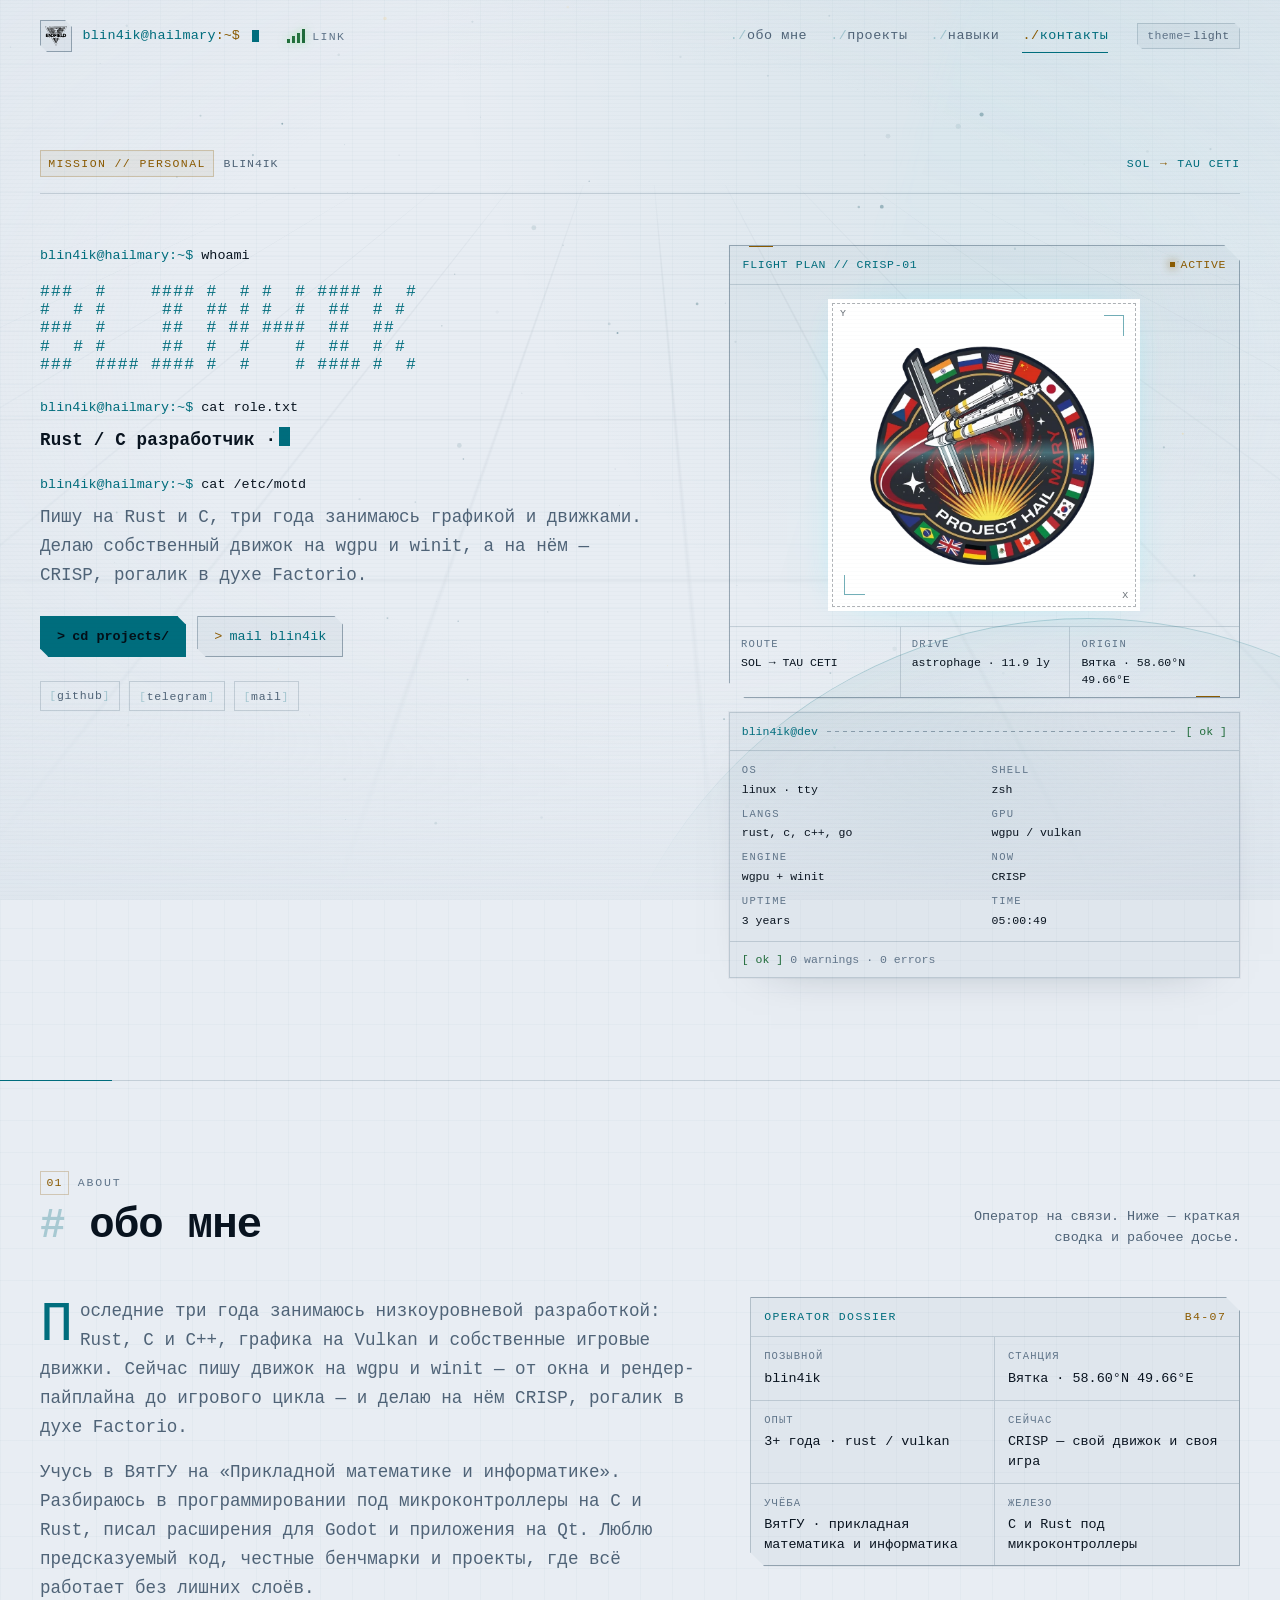
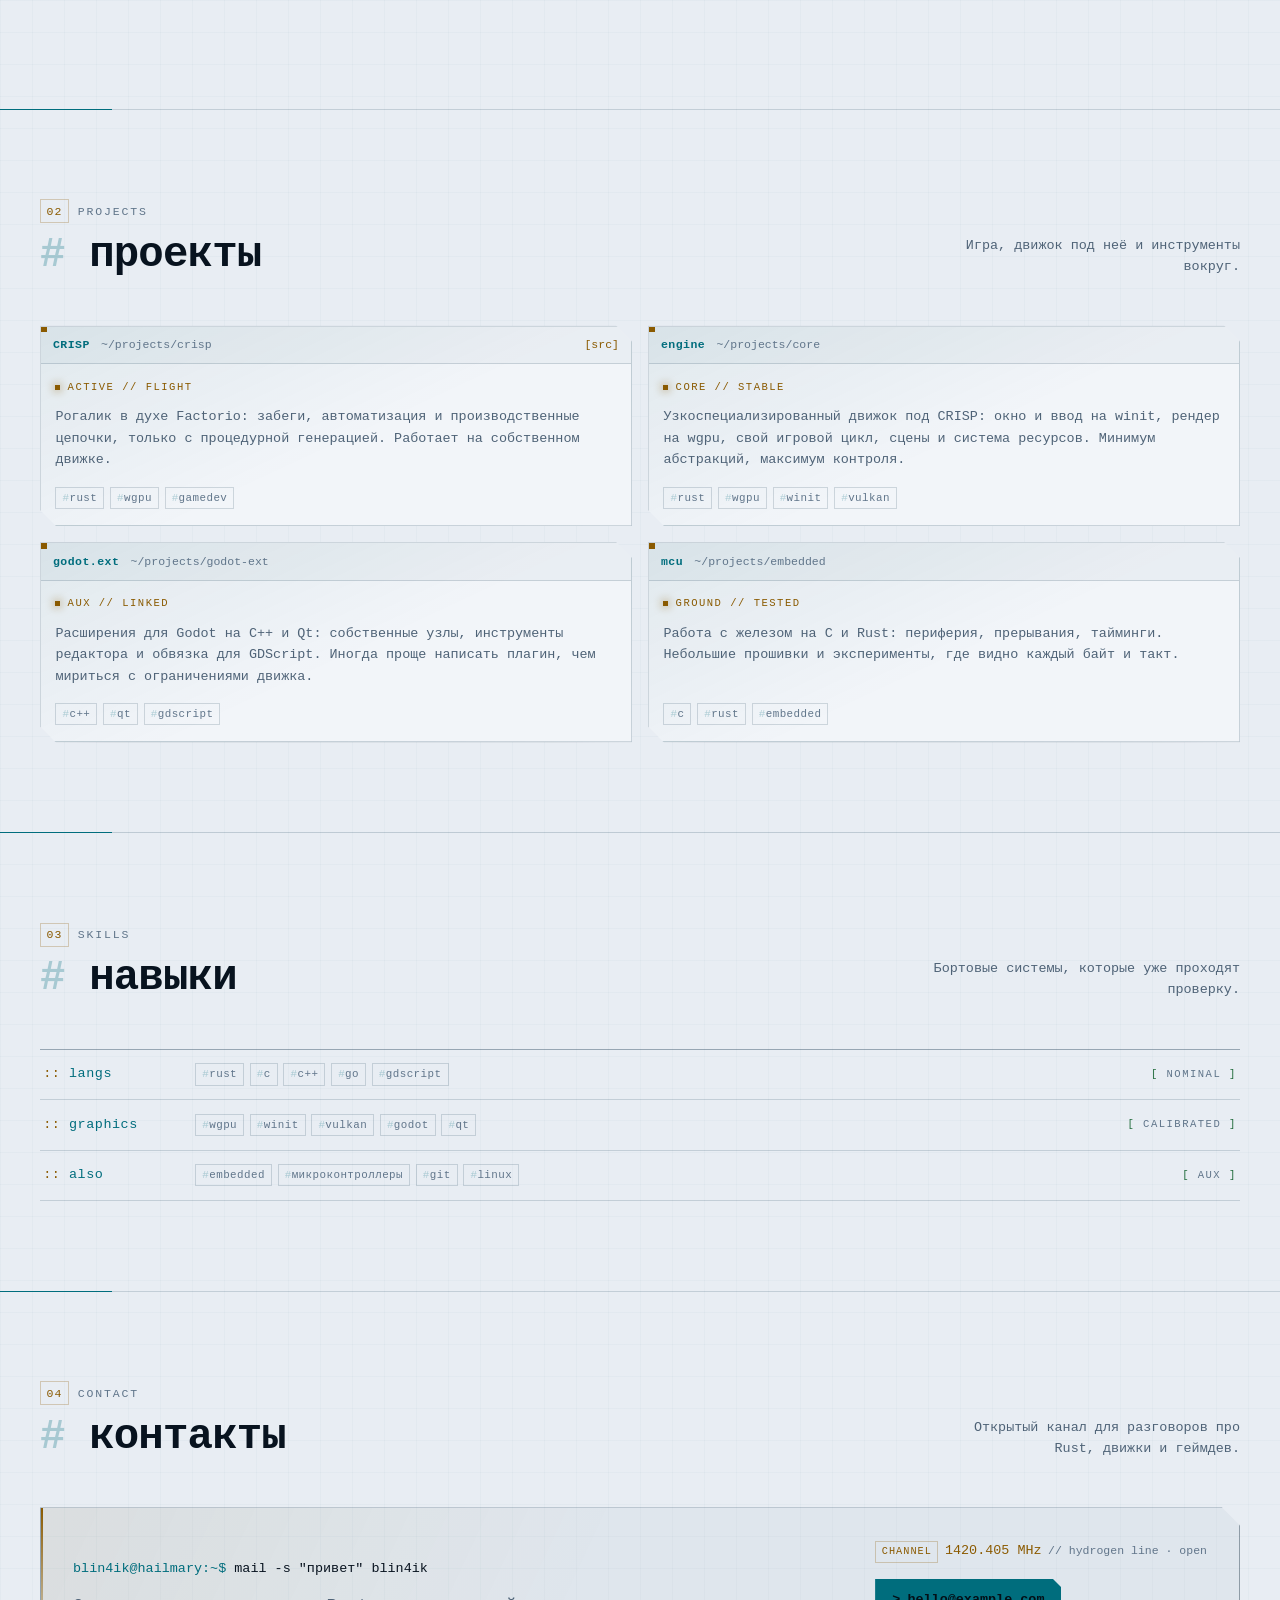
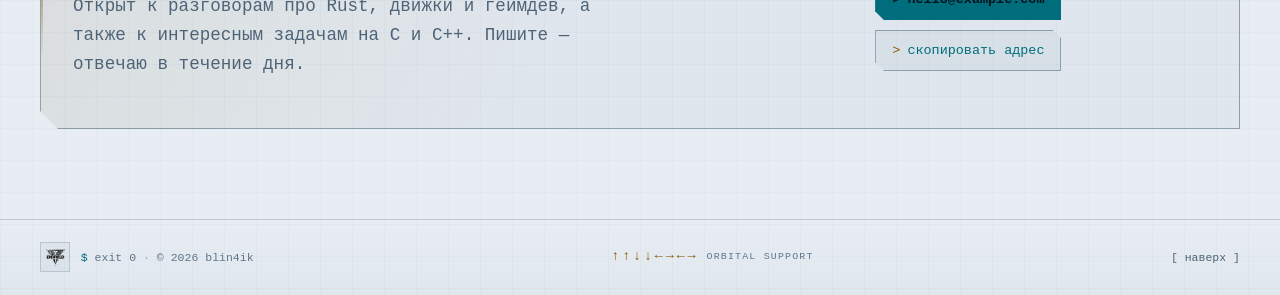
==== commit 12ae7611: "Hail Mary styling" ====
--- a/index.html
+++ b/index.html
@@ -8,7 +8,7 @@
   <title>Blin4ik — rust / c · игровые движки</title>
   <meta name="description" content="Blin4ik — разработчик на Rust и C. Автор игрового движка на wgpu и winit и рогалика CRISP в духе Factorio.">
   <meta name="author" content="Blin4ik">
-  <meta name="theme-color" content="#05080a">
+  <meta name="theme-color" content="#04070d">
 
   <!-- Open Graph / соцсети -->
   <meta property="og:type" content="website">
@@ -16,7 +16,7 @@
   <meta property="og:description" content="Пишу на Rust и C, делаю свой игровой движок на wgpu и winit. Сейчас работаю над CRISP.">
   <meta property="og:locale" content="ru_RU">
 
-  <link rel="icon" href="data:image/svg+xml,%3Csvg xmlns='http://www.w3.org/2000/svg' viewBox='0 0 64 64'%3E%3Crect width='64' height='64' fill='%23080e0b'/%3E%3Ctext x='32' y='42' font-family='monospace' font-size='22' font-weight='700' fill='%237ee787' text-anchor='middle'%3EB4%3C/text%3E%3Crect x='8' y='8' width='48' height='48' fill='none' stroke='%237ee787' stroke-width='1.5' stroke-dasharray='4 3'/%3E%3C/svg%3E">
+  <link rel="icon" href="data:image/svg+xml,%3Csvg xmlns='http://www.w3.org/2000/svg' viewBox='0 0 64 64'%3E%3Crect width='64' height='64' fill='%2304070d'/%3E%3Ctext x='32' y='42' font-family='monospace' font-size='22' font-weight='700' fill='%236ff2ff' text-anchor='middle'%3EB4%3C/text%3E%3Crect x='8' y='8' width='48' height='48' fill='none' stroke='%23ffc857' stroke-width='1.5' stroke-dasharray='4 3'/%3E%3C/svg%3E">
   <link rel="stylesheet" href="assets/css/terminal.css">
 
   <!-- Тема и флаг «JS доступен» — до отрисовки, чтобы не было мигания -->
@@ -35,11 +35,31 @@
 <body>
   <a class="skip-link" href="#main">Перейти к содержимому</a>
 
+  <!-- Декоративная космическая сцена -->
+  <div class="cosmos" aria-hidden="true">
+    <canvas class="cosmos__stars" id="starfield"></canvas>
+    <div class="cosmos__grid"></div>
+    <div class="cosmos__planet"></div>
+    <div class="cosmos__beam"></div>
+    <div class="cosmos__vignette"></div>
+  </div>
+
   <header class="site-header" id="site-header">
     <div class="container header__inner">
       <a class="brand" href="#top" aria-label="В начало страницы">
-        <span class="brand__host">blin4ik@tty1</span><span class="brand__path">:~$</span><span class="caret caret--sm" aria-hidden="true"></span>
+        <span class="brand__insignia">
+          <img src="endfield-industries.svg" alt="" width="26" height="26" decoding="async">
+        </span>
+        <span class="brand__text">
+          <span class="brand__host">blin4ik@hailmary</span><span class="brand__path">:~$</span>
+        </span>
+        <span class="caret caret--sm" aria-hidden="true"></span>
       </a>
+
+      <p class="header__signal" aria-hidden="true">
+        <span class="signal__bars"><span></span><span></span><span></span><span></span></span>
+        <span>link</span>
+      </p>
 
       <nav class="nav" id="nav" aria-label="Основная навигация">
         <ul class="nav__list">
@@ -66,36 +86,41 @@
     <!-- ========== Hero ========== -->
     <section class="hero" id="top">
       <div class="container">
-        <p class="line boot" style="--d: 0.05s">
-          <span class="prompt">blin4ik@tty1:~$</span> <span class="cmd">whoami</span>
-        </p>
-
-        <h1 class="sr-only">Blin4ik — Rust/C разработчик, игровые движки</h1>
-        <pre class="ascii boot" style="--d: 0.15s" aria-hidden="true"><span>###  #    #### #  # #  # #### #  #</span><span>#  # #     ##  ## # #  #  ##  # #</span><span>###  #     ##  # ## ####  ##  ##</span><span>#  # #     ##  #  #    #  ##  # #</span><span>###  #### #### #  #    # #### #  #</span></pre>
+        <div class="hero__top boot" style="--d: 0.05s">
+          <p class="hero__callsign"><span class="hero__tag">mission // personal</span> blin4ik</p>
+          <p class="hero__bracket">SOL <span>→</span> TAU CETI</p>
+        </div>
 
         <div class="hero__grid">
           <div class="hero__text">
-            <p class="line boot" style="--d: 0.25s">
-              <span class="prompt">blin4ik@tty1:~$</span> <span class="cmd">cat role.txt</span>
-            </p>
-            <p class="hero__role boot" style="--d: 0.35s" aria-label="Rust / C разработчик · игровые движки · ВятГУ">
+            <p class="line boot" style="--d: 0.1s">
+              <span class="prompt">blin4ik@hailmary:~$</span> <span class="cmd">whoami</span>
+            </p>
+
+            <h1 class="sr-only">Blin4ik — Rust/C разработчик, игровые движки</h1>
+            <pre class="ascii boot" style="--d: 0.18s" aria-hidden="true"><span>###  #    #### #  # #  # #### #  #</span><span>#  # #     ##  ## # #  #  ##  # #</span><span>###  #     ##  # ## ####  ##  ##</span><span>#  # #     ##  #  #    #  ##  # #</span><span>###  #### #### #  #    # #### #  #</span></pre>
+
+            <p class="line boot" style="--d: 0.26s">
+              <span class="prompt">blin4ik@hailmary:~$</span> <span class="cmd">cat role.txt</span>
+            </p>
+            <p class="hero__role boot" style="--d: 0.34s" aria-label="Rust / C разработчик · игровые движки · ВятГУ">
               <span data-typed aria-hidden="true">Rust / C разработчик · игровые движки · ВятГУ</span><span class="caret" aria-hidden="true"></span>
             </p>
 
-            <p class="line boot" style="--d: 0.45s">
-              <span class="prompt">blin4ik@tty1:~$</span> <span class="cmd">cat /etc/motd</span>
-            </p>
-            <p class="hero__lead boot" style="--d: 0.55s">
+            <p class="line boot" style="--d: 0.42s">
+              <span class="prompt">blin4ik@hailmary:~$</span> <span class="cmd">cat /etc/motd</span>
+            </p>
+            <p class="hero__lead boot" style="--d: 0.5s">
               Пишу на Rust и C, три года занимаюсь графикой и движками. Делаю собственный
               движок на wgpu и winit, а на нём — CRISP, рогалик в духе Factorio.
             </p>
 
-            <div class="hero__actions boot" style="--d: 0.65s">
+            <div class="hero__actions boot" style="--d: 0.58s">
               <a class="btn btn--primary" href="#projects">cd projects/</a>
               <a class="btn" href="#contact">mail blin4ik</a>
             </div>
 
-            <ul class="socials boot" style="--d: 0.75s" aria-label="Ссылки">
+            <ul class="socials boot" style="--d: 0.66s" aria-label="Ссылки">
               <li>
                 <!-- TODO: проверьте ник -->
                 <a class="social" href="https://github.com/Blin4ik" target="_blank" rel="noopener noreferrer">github</a>
@@ -111,23 +136,48 @@
             </ul>
           </div>
 
-          <aside class="sysinfo boot" style="--d: 0.5s" aria-label="Системная информация">
-            <p class="sysinfo__head">
-              <span class="sysinfo__user">blin4ik@dev</span>
-              <span class="sysinfo__rule" aria-hidden="true"></span>
-            </p>
-            <dl class="sysinfo__list">
-              <div><dt>os</dt><dd>linux · tty</dd></div>
-              <div><dt>shell</dt><dd>zsh</dd></div>
-              <div><dt>langs</dt><dd>rust, c, c++, go</dd></div>
-              <div><dt>gpu</dt><dd>wgpu / vulkan</dd></div>
-              <div><dt>engine</dt><dd>wgpu + winit</dd></div>
-              <div><dt>now</dt><dd>CRISP</dd></div>
-              <div><dt>uptime</dt><dd>3 years</dd></div>
-              <div><dt>time</dt><dd data-clock>--:--:--</dd></div>
-            </dl>
-            <p class="sysinfo__foot"><span class="ok">[ ok ]</span> 0 warnings · 0 errors</p>
-          </aside>
+          <div class="hero__panel boot" style="--d: 0.44s">
+            <figure class="flightplan" aria-labelledby="flightplan-title">
+              <figcaption class="flightplan__head" id="flightplan-title">
+                <span class="flightplan__code">flight plan // crisp-01</span>
+                <span class="flightplan__status">active</span>
+              </figcaption>
+
+              <div class="flightplan__chart">
+                <img src="hail-mary.webp" alt="Эмблема миссии Hail Mary" width="855" height="855" decoding="async">
+                <span class="flightplan__sweep" aria-hidden="true"></span>
+                <span class="flightplan__reticle flightplan__reticle--a" aria-hidden="true"></span>
+                <span class="flightplan__reticle flightplan__reticle--b" aria-hidden="true"></span>
+                <span class="flightplan__axis flightplan__axis--x" aria-hidden="true">X</span>
+                <span class="flightplan__axis flightplan__axis--y" aria-hidden="true">Y</span>
+              </div>
+
+              <dl class="flightplan__meta">
+                <div><dt>route</dt><dd>SOL → TAU CETI</dd></div>
+                <div><dt>drive</dt><dd>astrophage · 11.9 ly</dd></div>
+                <div><dt>origin</dt><dd>Вятка · 58.60°N 49.66°E</dd></div>
+              </dl>
+            </figure>
+
+            <aside class="sysinfo" aria-label="Телеметрия оператора">
+              <p class="sysinfo__head">
+                <span class="sysinfo__user">blin4ik@dev</span>
+                <span class="sysinfo__rule" aria-hidden="true"></span>
+                <span class="sysinfo__ping">[ ok ]</span>
+              </p>
+              <dl class="sysinfo__list">
+                <div><dt>os</dt><dd>linux · tty</dd></div>
+                <div><dt>shell</dt><dd>zsh</dd></div>
+                <div><dt>langs</dt><dd>rust, c, c++, go</dd></div>
+                <div><dt>gpu</dt><dd>wgpu / vulkan</dd></div>
+                <div><dt>engine</dt><dd>wgpu + winit</dd></div>
+                <div><dt>now</dt><dd>CRISP</dd></div>
+                <div><dt>uptime</dt><dd>3 years</dd></div>
+                <div><dt>time</dt><dd data-clock>--:--:--</dd></div>
+              </dl>
+              <p class="sysinfo__foot"><span class="ok">[ ok ]</span> 0 warnings · 0 errors</p>
+            </aside>
+          </div>
         </div>
       </div>
     </section>
@@ -138,6 +188,7 @@
         <header class="section__head reveal">
           <p class="section__kicker"><span class="section__num">01</span> about</p>
           <h2 class="section__title">обо мне</h2>
+          <p class="section__lead">Оператор на связи. Ниже — краткая сводка и рабочее досье.</p>
         </header>
 
         <div class="about">
@@ -156,24 +207,38 @@
             </p>
           </div>
 
-          <dl class="facts reveal">
-            <div>
-              <dt>опыт</dt>
-              <dd>3+ года · rust / vulkan</dd>
-            </div>
-            <div>
-              <dt>сейчас</dt>
-              <dd>CRISP — свой движок и своя игра</dd>
-            </div>
-            <div>
-              <dt>учёба</dt>
-              <dd>ВятГУ · прикладная математика и информатика</dd>
-            </div>
-            <div>
-              <dt>железо</dt>
-              <dd>C и Rust под микроконтроллеры</dd>
-            </div>
-          </dl>
+          <div class="dossier reveal">
+            <p class="dossier__head">
+              <span>operator dossier</span>
+              <span class="dossier__id">B4-07</span>
+            </p>
+            <dl class="facts">
+              <div>
+                <dt>позывной</dt>
+                <dd>blin4ik</dd>
+              </div>
+              <div>
+                <dt>станция</dt>
+                <dd>Вятка · 58.60°N 49.66°E</dd>
+              </div>
+              <div>
+                <dt>опыт</dt>
+                <dd>3+ года · rust / vulkan</dd>
+              </div>
+              <div>
+                <dt>сейчас</dt>
+                <dd>CRISP — свой движок и своя игра</dd>
+              </div>
+              <div>
+                <dt>учёба</dt>
+                <dd>ВятГУ · прикладная математика и информатика</dd>
+              </div>
+              <div>
+                <dt>железо</dt>
+                <dd>C и Rust под микроконтроллеры</dd>
+              </div>
+            </dl>
+          </div>
         </div>
       </div>
     </section>
@@ -196,6 +261,7 @@
               <a class="win__link" href="https://github.com/Blin4ik" target="_blank" rel="noopener noreferrer">[src]</a>
             </div>
             <div class="win__body">
+              <p class="win__status"><span class="win__dot" aria-hidden="true"></span>active // flight</p>
               <p class="win__text">
                 Рогалик в духе Factorio: забеги, автоматизация и производственные цепочки,
                 только с процедурной генерацией. Работает на собственном движке.
@@ -214,6 +280,7 @@
               <span class="win__meta">~/projects/core</span>
             </div>
             <div class="win__body">
+              <p class="win__status"><span class="win__dot" aria-hidden="true"></span>core // stable</p>
               <p class="win__text">
                 Узкоспециализированный движок под CRISP: окно и ввод на winit, рендер
                 на wgpu, свой игровой цикл, сцены и система ресурсов. Минимум абстракций,
@@ -234,6 +301,7 @@
               <span class="win__meta">~/projects/godot-ext</span>
             </div>
             <div class="win__body">
+              <p class="win__status"><span class="win__dot" aria-hidden="true"></span>aux // linked</p>
               <p class="win__text">
                 Расширения для Godot на C++ и Qt: собственные узлы, инструменты редактора
                 и обвязка для GDScript. Иногда проще написать плагин, чем мириться
@@ -253,6 +321,7 @@
               <span class="win__meta">~/projects/embedded</span>
             </div>
             <div class="win__body">
+              <p class="win__status"><span class="win__dot" aria-hidden="true"></span>ground // tested</p>
               <p class="win__text">
                 Работа с железом на C и Rust: периферия, прерывания, тайминги. Небольшие
                 прошивки и эксперименты, где видно каждый байт и такт.
@@ -274,6 +343,7 @@
         <header class="section__head reveal">
           <p class="section__kicker"><span class="section__num">03</span> skills</p>
           <h2 class="section__title">навыки</h2>
+          <p class="section__lead">Бортовые системы, которые уже проходят проверку.</p>
         </header>
 
         <div class="skills reveal">
@@ -286,6 +356,7 @@
               <li>go</li>
               <li>gdscript</li>
             </ul>
+            <span class="skill-row__status">nominal</span>
           </div>
           <div class="skill-row">
             <span class="skill-row__key">graphics</span>
@@ -296,6 +367,7 @@
               <li>godot</li>
               <li>qt</li>
             </ul>
+            <span class="skill-row__status">calibrated</span>
           </div>
           <div class="skill-row">
             <span class="skill-row__key">also</span>
@@ -305,6 +377,7 @@
               <li>git</li>
               <li>linux</li>
             </ul>
+            <span class="skill-row__status">aux</span>
           </div>
         </div>
       </div>
@@ -316,11 +389,12 @@
         <header class="section__head reveal">
           <p class="section__kicker"><span class="section__num">04</span> contact</p>
           <h2 class="section__title">контакты</h2>
+          <p class="section__lead">Открытый канал для разговоров про Rust, движки и геймдев.</p>
         </header>
 
         <div class="contact reveal">
           <div class="contact__text">
-            <p class="line"><span class="prompt">blin4ik@tty1:~$</span> <span class="cmd">mail -s "привет" blin4ik</span></p>
+            <p class="line"><span class="prompt">blin4ik@hailmary:~$</span> <span class="cmd">mail -s "привет" blin4ik</span></p>
             <p class="contact__lead">
               Открыт к разговорам про Rust, движки и геймдев, а также к интересным
               задачам на C и C++. Пишите — отвечаю в течение дня.
@@ -328,6 +402,11 @@
           </div>
 
           <div class="contact__actions">
+            <p class="contact__freq">
+              <span class="contact__freq-key">channel</span>
+              <span>1420.405 MHz</span>
+              <span class="contact__freq-note">// hydrogen line · open</span>
+            </p>
             <!-- TODO: замените адрес почты -->
             <a class="btn btn--primary" href="mailto:hello@example.com?subject=Привет%21">hello@example.com</a>
             <button class="btn" id="copy-email" type="button" data-email="hello@example.com">
@@ -342,14 +421,27 @@
 
   <footer class="site-footer">
     <div class="container footer__inner">
-      <p class="footer__text">
-        <span class="prompt">$</span> exit 0 <span class="footer__sep" aria-hidden="true">·</span>
-        © <span data-year>2026</span> blin4ik
+      <div class="footer__brand">
+        <span class="footer__mark" aria-hidden="true">
+          <img src="endfield-industries.svg" alt="" width="21" height="21" loading="lazy" decoding="async">
+        </span>
+        <p class="footer__text">
+          <span class="prompt">$</span> exit 0 <span class="footer__sep" aria-hidden="true">·</span>
+          © <span data-year>2026</span> blin4ik
+        </p>
+      </div>
+
+      <p class="footer__strat" aria-hidden="true">
+        <span>↑</span><span>↑</span><span>↓</span><span>↓</span><span>←</span><span>→</span><span>←</span><span>→</span>
+        <span class="footer__strat-label">orbital support</span>
       </p>
+
       <a class="footer__link" href="#top">[ наверх ]</a>
     </div>
   </footer>
 
+  <div class="toast" id="strat-toast" role="status" aria-live="polite"></div>
+
   <script src="assets/js/main.js" defer></script>
 </body>
 </html>
--- a/assets/css/terminal.css
+++ b/assets/css/terminal.css
@@ -1,55 +1,61 @@
 /* ==========================================================================
    Blin4ik — personal site
-   Terminal / TTY visual language. No build step, no external assets.
+   Deep-space mission control: Hail Mary flight plan, Helldivers hazard cues,
+   Endfield industrial insignia. No build step, no external dependencies.
    ========================================================================== */
 
-/* ---------- 1. Tokens ---------- */
+/* ---------- 1. Theme tokens ---------- */
 
 :root {
   color-scheme: dark;
 
-  /* Palette — phosphor green on near-black */
-  --bg: #05080a;
-  --bg-soft: #080e0b;
-  --bg-elev: #0b1210;
-  --panel: rgba(126, 231, 135, 0.035);
-  --panel-strong: rgba(126, 231, 135, 0.07);
-
-  --fg: #c8d5cd;
-  --fg-strong: #eef7f1;
-  --muted: #8b9b93;
-  --dim: #75877d;
-
-  --accent: #7ee787;
-  --accent-strong: #b0f7b9;
-  --accent-dim: rgba(126, 231, 135, 0.28);
-  --accent-faint: rgba(126, 231, 135, 0.08);
-
-  --line: rgba(126, 231, 135, 0.16);
-  --line-strong: rgba(126, 231, 135, 0.34);
-
-  --warn: #ffd479;
-  --error: #ff7b72;
-
-  --header-bg: rgba(5, 8, 10, 0.86);
-  --scan: rgba(0, 0, 0, 0.22);
-  --glow: 0 0 0.9rem rgba(126, 231, 135, 0.28);
-  --shadow: 0 1px 0 rgba(126, 231, 135, 0.06);
-
-  /* Type */
+  --bg: #04070d;
+  --bg-soft: #070b14;
+  --bg-elev: #0a111c;
+  --panel: rgba(111, 242, 255, 0.035);
+  --panel-strong: rgba(111, 242, 255, 0.075);
+
+  --fg: #c4d4e4;
+  --fg-strong: #f2f9ff;
+  --muted: #94a9be;
+  --dim: #71869c;
+
+  --accent: #6ff2ff;
+  --accent-strong: #c9fbff;
+  --accent-dim: rgba(111, 242, 255, 0.3);
+  --accent-faint: rgba(111, 242, 255, 0.08);
+
+  --gold: #ffc857;
+  --gold-strong: #ffe4a3;
+  --gold-dim: rgba(255, 200, 87, 0.3);
+  --gold-faint: rgba(255, 200, 87, 0.08);
+
+  --danger: #ff6b6b;
+  --ok: #7ee787;
+
+  --line: rgba(111, 242, 255, 0.15);
+  --line-strong: rgba(111, 242, 255, 0.38);
+  --line-gold: rgba(255, 200, 87, 0.28);
+
+  --chart-bg: #e4ebf3;
+  --chart-ink: #0b1622;
+  --header-bg: rgba(4, 7, 13, 0.74);
+  --scan: rgba(0, 0, 0, 0.2);
+  --glow: 0 0 1.2rem rgba(111, 242, 255, 0.28);
+  --glow-gold: 0 0 1.2rem rgba(255, 200, 87, 0.22);
+  --shadow: 0 18px 60px -40px rgba(0, 0, 0, 0.95),
+    0 0 0 1px rgba(111, 242, 255, 0.04);
+
   --font-mono: ui-monospace, "SFMono-Regular", "SF Mono", Menlo, Consolas,
     "Liberation Mono", "DejaVu Sans Mono", monospace;
-  --fs-xs: 0.75rem;
-  --fs-sm: 0.85rem;
+  --fs-xs: 0.72rem;
+  --fs-sm: 0.84rem;
   --fs-base: 1rem;
   --fs-md: clamp(1.02rem, 0.98rem + 0.2vw, 1.1rem);
-  --fs-h2: clamp(1.45rem, 1.1rem + 1.4vw, 2.1rem);
-
-  /* Space */
+  --fs-h2: clamp(1.65rem, 1.15rem + 2.2vw, 2.65rem);
+
   --gutter: clamp(1.15rem, 4vw, 2.5rem);
-  --section-y: clamp(3.25rem, 7vw, 5.5rem);
-
-  /* Motion */
+  --section-y: clamp(3.5rem, 7vw, 6rem);
   --ease: cubic-bezier(0.22, 0.61, 0.36, 1);
   --fast: 140ms;
   --slow: 420ms;
@@ -58,36 +64,45 @@
 [data-theme="light"] {
   color-scheme: light;
 
-  /* Palette — green ink on aged paper */
-  --bg: #f1efe5;
-  --bg-soft: #e9e6d8;
-  --bg-elev: #f7f5ec;
-  --panel: rgba(31, 88, 52, 0.035);
-  --panel-strong: rgba(31, 88, 52, 0.08);
-
-  --fg: #2a3630;
-  --fg-strong: #101815;
-  --muted: #5b6a62;
-  --dim: #5f6d66;
-
-  --accent: #1f7a3f;
-  --accent-strong: #0f5c2c;
-  --accent-dim: rgba(31, 122, 63, 0.26);
-  --accent-faint: rgba(31, 122, 63, 0.07);
-
-  --line: rgba(28, 66, 44, 0.18);
-  --line-strong: rgba(28, 66, 44, 0.4);
-
-  --warn: #8a5a00;
-  --error: #a52a1f;
-
-  --header-bg: rgba(241, 239, 229, 0.88);
-  --scan: rgba(20, 40, 30, 0.035);
+  --bg: #e8edf3;
+  --bg-soft: #f2f5f9;
+  --bg-elev: #fbfcfe;
+  --panel: rgba(0, 76, 96, 0.035);
+  --panel-strong: rgba(0, 76, 96, 0.075);
+
+  --fg: #26384a;
+  --fg-strong: #08131f;
+  --muted: #4f6377;
+  --dim: #60758a;
+
+  --accent: #006d7d;
+  --accent-strong: #004c59;
+  --accent-dim: rgba(0, 109, 125, 0.28);
+  --accent-faint: rgba(0, 109, 125, 0.07);
+
+  --gold: #8a5a00;
+  --gold-strong: #624000;
+  --gold-dim: rgba(138, 90, 0, 0.28);
+  --gold-faint: rgba(138, 90, 0, 0.06);
+
+  --danger: #b3261e;
+  --ok: #1f6b3a;
+
+  --line: rgba(10, 44, 68, 0.16);
+  --line-strong: rgba(10, 44, 68, 0.36);
+  --line-gold: rgba(138, 90, 0, 0.26);
+
+  --chart-bg: #ffffff;
+  --chart-ink: #0b1622;
+  --header-bg: rgba(232, 237, 243, 0.88);
+  --scan: rgba(20, 40, 60, 0.03);
   --glow: none;
-  --shadow: 0 1px 0 rgba(28, 66, 44, 0.08);
-}
-
-/* ---------- 2. Reset & base ---------- */
+  --glow-gold: none;
+  --shadow: 0 18px 50px -42px rgba(10, 30, 50, 0.5),
+    0 0 0 1px rgba(10, 44, 68, 0.04);
+}
+
+/* ---------- 2. Reset and base ---------- */
 
 *,
 *::before,
@@ -98,157 +113,196 @@
 html {
   -webkit-text-size-adjust: 100%;
   scroll-behavior: smooth;
-  scroll-padding-top: 5.5rem;
+  scroll-padding-top: 6rem;
 }
 
 body {
+  position: relative;
   margin: 0;
   min-height: 100vh;
+  overflow-x: hidden;
   background-color: var(--bg);
   background-image:
-    radial-gradient(
-      ellipse 90% 60% at 50% 0%,
-      var(--accent-faint),
-      transparent 70%
-    ),
-    linear-gradient(var(--bg-soft), var(--bg) 55%);
-  background-repeat: no-repeat;
+    radial-gradient(ellipse 90% 55% at 78% -8%, var(--accent-faint), transparent 62%),
+    radial-gradient(ellipse 70% 45% at 8% 24%, rgba(25, 60, 115, 0.16), transparent 70%);
   color: var(--fg);
   font-family: var(--font-mono);
   font-size: var(--fs-base);
   line-height: 1.65;
-  font-variant-ligatures: none;
-  overflow-x: hidden;
-  transition: background-color 220ms var(--ease), color 220ms var(--ease);
-}
-
-/* CRT scanlines + vignette (purely decorative) */
+  -webkit-font-smoothing: antialiased;
+  text-rendering: optimizeLegibility;
+}
+
+[data-theme="light"] body {
+  background-image:
+    radial-gradient(ellipse 80% 50% at 80% -10%, rgba(0, 109, 125, 0.09), transparent 62%),
+    linear-gradient(rgba(0, 109, 125, 0.028) 1px, transparent 1px),
+    linear-gradient(90deg, rgba(0, 109, 125, 0.028) 1px, transparent 1px);
+  background-size: auto, 32px 32px, 32px 32px;
+}
+
 body::after {
   content: "";
   position: fixed;
   inset: 0;
-  z-index: 90;
+  z-index: 60;
   pointer-events: none;
-  background-image:
-    repeating-linear-gradient(
-      to bottom,
-      var(--scan) 0,
-      var(--scan) 1px,
-      transparent 1px,
-      transparent 3px
-    ),
-    radial-gradient(
-      ellipse 120% 90% at 50% 50%,
-      transparent 55%,
-      rgba(0, 0, 0, 0.22) 100%
-    );
+  background: repeating-linear-gradient(
+    to bottom,
+    transparent 0,
+    transparent 3px,
+    var(--scan) 3px,
+    var(--scan) 4px
+  );
   opacity: 0.55;
 }
 
-[data-theme="light"] body::after {
-  opacity: 0.35;
-  background-image:
-    repeating-linear-gradient(
-      to bottom,
-      var(--scan) 0,
-      var(--scan) 1px,
-      transparent 1px,
-      transparent 3px
-    );
-}
-
-h1,
-h2,
-h3,
-h4,
-p,
-ul,
-ol,
-dl,
-dd,
-figure,
-blockquote {
-  margin: 0;
-}
-
-ul,
-ol {
-  padding: 0;
-  list-style: none;
-}
-
-img,
-svg {
+::selection {
+  background: var(--accent);
+  color: #031018;
+}
+
+a {
+  color: var(--accent);
+  text-decoration-color: var(--accent-dim);
+  text-underline-offset: 0.24em;
+}
+
+a:hover {
+  color: var(--accent-strong);
+  text-decoration-color: currentColor;
+}
+
+img {
   max-width: 100%;
   height: auto;
-  display: block;
-}
-
-a {
-  color: var(--accent);
-  text-decoration: none;
-  text-underline-offset: 0.22em;
-  text-decoration-thickness: 1px;
-  transition: color var(--fast) var(--ease);
-}
-
-a:hover {
-  color: var(--accent-strong);
-  text-decoration: underline;
-  text-decoration-style: dashed;
+}
+
+button,
+input,
+textarea,
+select {
+  font: inherit;
 }
 
 button {
-  font: inherit;
   color: inherit;
-  background: none;
-  border: 0;
-  cursor: pointer;
-}
-
-::selection {
-  background: var(--accent);
-  color: var(--bg);
 }
 
 :focus-visible {
-  outline: 1px dashed var(--accent);
-  outline-offset: 3px;
-}
-
-hr {
-  border: 0;
-  border-top: 1px dashed var(--line);
-  margin: 2rem 0;
-}
-
-/* Thin terminal scrollbar (WebKit/Blink) */
-* {
-  scrollbar-width: thin;
-  scrollbar-color: var(--line-strong) transparent;
-}
-
-::-webkit-scrollbar {
-  width: 10px;
-  height: 10px;
-}
-
-::-webkit-scrollbar-track {
-  background: transparent;
-}
-
-::-webkit-scrollbar-thumb {
-  background: var(--line-strong);
-  border: 2px solid var(--bg);
-}
-
-/* ---------- 3. Layout helpers ---------- */
+  outline: 2px solid var(--gold);
+  outline-offset: 4px;
+}
+
+/* ---------- 3. COSMOS BACKGROUND ---------- */
+
+.cosmos {
+  position: fixed;
+  inset: 0;
+  z-index: 0;
+  overflow: hidden;
+  pointer-events: none;
+}
+
+.cosmos__stars,
+.cosmos__grid,
+.cosmos__planet,
+.cosmos__beam,
+.cosmos__vignette {
+  position: absolute;
+  inset: 0;
+}
+
+.cosmos__stars {
+  width: 100%;
+  height: 100%;
+  opacity: 0.95;
+}
+
+.cosmos__grid {
+  background-image:
+    linear-gradient(var(--line) 1px, transparent 1px),
+    linear-gradient(90deg, var(--line) 1px, transparent 1px);
+  background-size: 82px 82px;
+  opacity: 0.16;
+  -webkit-mask-image: radial-gradient(ellipse 70% 58% at 50% 34%, #000 12%, transparent 76%);
+  mask-image: radial-gradient(ellipse 70% 58% at 50% 34%, #000 12%, transparent 76%);
+  transform: perspective(500px) rotateX(56deg) scale(1.8);
+  transform-origin: 50% 40%;
+}
+
+.cosmos__planet {
+  inset: auto -24vw -56vw auto;
+  width: 78vw;
+  height: 78vw;
+  border-radius: 50%;
+  background:
+    radial-gradient(circle at 34% 26%, rgba(111, 242, 255, 0.14), transparent 22%),
+    radial-gradient(circle at 50% 46%, #102434 0%, #07111c 42%, #03060b 72%);
+  border-top: 1px solid rgba(111, 242, 255, 0.42);
+  box-shadow:
+    inset 0 2rem 5rem rgba(111, 242, 255, 0.1),
+    0 -1.5rem 5rem rgba(111, 242, 255, 0.1);
+  opacity: 0.7;
+}
+
+.cosmos__beam {
+  inset: -30vh -10vw auto auto;
+  width: 42vw;
+  height: 130vh;
+  background: linear-gradient(
+    180deg,
+    transparent 0%,
+    rgba(111, 242, 255, 0.055) 32%,
+    rgba(111, 242, 255, 0.012) 62%,
+    transparent 100%
+  );
+  transform: rotate(18deg) translateX(0);
+  filter: blur(12px);
+  animation: beamDrift 22s ease-in-out infinite alternate;
+}
+
+.cosmos__vignette {
+  background:
+    radial-gradient(ellipse 82% 72% at 50% 40%, transparent 42%, rgba(2, 4, 8, 0.62) 100%),
+    linear-gradient(180deg, rgba(2, 4, 8, 0.24), transparent 22%, transparent 76%, var(--bg) 100%);
+}
+
+[data-theme="light"] .cosmos__grid {
+  opacity: 0.34;
+}
+
+[data-theme="light"] .cosmos__planet {
+  background:
+    radial-gradient(circle at 34% 26%, rgba(0, 109, 125, 0.12), transparent 24%),
+    radial-gradient(circle at 50% 46%, #d5dfe9 0%, #e2e9f0 44%, #e8edf3 72%);
+  border-top-color: rgba(0, 109, 125, 0.34);
+  box-shadow: inset 0 2rem 5rem rgba(0, 109, 125, 0.08);
+  opacity: 0.8;
+}
+
+[data-theme="light"] .cosmos__beam {
+  opacity: 0.5;
+}
+
+[data-theme="light"] .cosmos__vignette {
+  background:
+    radial-gradient(ellipse 82% 72% at 50% 40%, transparent 46%, rgba(214, 224, 233, 0.5) 100%),
+    linear-gradient(180deg, transparent 0%, transparent 78%, var(--bg) 100%);
+}
+
+/* ---------- 4. Layout helpers ---------- */
 
 .container {
-  width: 100%;
-  max-width: 1120px;
+  width: min(1240px, calc(100% - var(--gutter) * 2));
   margin-inline: auto;
-  padding-inline: var(--gutter);
+}
+
+main,
+.site-footer,
+.skip-link {
+  position: relative;
+  z-index: 1;
 }
 
 .sr-only {
@@ -258,205 +312,237 @@
   padding: 0;
   margin: -1px;
   overflow: hidden;
-  clip: rect(0 0 0 0);
-  clip-path: inset(50%);
+  clip: rect(0, 0, 0, 0);
   white-space: nowrap;
   border: 0;
 }
 
 .skip-link {
+  position: fixed;
+  top: 0.75rem;
+  left: 0.75rem;
+  z-index: 100;
+  padding: 0.6rem 1rem;
+  transform: translateY(-160%);
+  background: var(--gold);
+  color: #120c00;
+  font-size: var(--fs-sm);
+  font-weight: 700;
+  text-decoration: none;
+  transition: transform var(--fast) var(--ease);
+}
+
+.skip-link:focus {
+  transform: translateY(0);
+}
+
+/* ---------- 5. Header and navigation ---------- */
+
+.site-header {
+  position: sticky;
+  top: 0;
+  z-index: 50;
+  border-bottom: 1px solid transparent;
+  background: transparent;
+  transition:
+    border-color var(--slow) var(--ease),
+    background-color var(--slow) var(--ease),
+    backdrop-filter var(--slow) var(--ease);
+}
+
+.site-header.is-scrolled {
+  border-bottom-color: var(--line);
+  background: var(--header-bg);
+  -webkit-backdrop-filter: blur(14px) saturate(1.15);
+  backdrop-filter: blur(14px) saturate(1.15);
+}
+
+.header__inner {
+  display: flex;
+  align-items: center;
+  gap: clamp(0.8rem, 2.2vw, 1.8rem);
+  min-height: 4.5rem;
+}
+
+.brand {
+  display: inline-flex;
+  align-items: center;
+  gap: 0.65rem;
+  min-width: 0;
+  color: var(--fg-strong);
+  font-size: var(--fs-sm);
+  text-decoration: none;
+  white-space: nowrap;
+}
+
+.brand:hover {
+  color: var(--fg-strong);
+}
+
+.brand__insignia {
+  display: grid;
+  place-items: center;
+  flex: 0 0 auto;
+  width: 2rem;
+  height: 2rem;
+  border: 1px solid var(--line-strong);
+  background: var(--panel);
+  clip-path: polygon(0 0, calc(100% - 7px) 0, 100% 7px, 100% 100%, 7px 100%, 0 calc(100% - 7px));
+}
+
+.brand__insignia img {
+  display: block;
+  width: 1.4rem;
+  height: 1.4rem;
+  filter: invert(1) brightness(1.5);
+}
+
+[data-theme="light"] .brand__insignia img {
+  filter: none;
+}
+
+.brand__host {
+  color: var(--accent);
+  letter-spacing: 0.02em;
+}
+
+.brand__path {
+  color: var(--gold);
+}
+
+.caret {
+  display: inline-block;
+  width: 0.62em;
+  height: 1.08em;
+  margin-left: 0.16em;
+  vertical-align: -0.15em;
+  background: var(--accent);
+  box-shadow: var(--glow);
+  animation: blink 1.05s steps(1, end) infinite;
+}
+
+.caret--sm {
+  width: 0.48em;
+  height: 0.9em;
+}
+
+.header__signal {
+  display: inline-flex;
+  align-items: center;
+  gap: 0.45rem;
+  margin: 0;
+  color: var(--dim);
+  font-size: var(--fs-xs);
+  letter-spacing: 0.12em;
+  text-transform: uppercase;
+}
+
+.signal__bars {
+  display: inline-flex;
+  align-items: end;
+  gap: 2px;
+  height: 0.9rem;
+}
+
+.signal__bars span {
+  display: block;
+  width: 3px;
+  background: var(--ok);
+  box-shadow: 0 0 0.5rem rgba(126, 231, 135, 0.55);
+}
+
+.signal__bars span:nth-child(1) { height: 30%; }
+.signal__bars span:nth-child(2) { height: 50%; }
+.signal__bars span:nth-child(3) { height: 72%; }
+.signal__bars span:nth-child(4) { height: 100%; }
+
+.nav {
+  margin-left: auto;
+}
+
+.nav__list {
+  display: flex;
+  align-items: center;
+  gap: clamp(0.6rem, 1.8vw, 1.5rem);
+  margin: 0;
+  padding: 0;
+  list-style: none;
+}
+
+.nav__link {
+  position: relative;
+  display: inline-block;
+  padding: 0.35rem 0;
+  color: var(--muted);
+  font-size: var(--fs-sm);
+  text-decoration: none;
+  letter-spacing: 0.04em;
+  transition: color var(--fast) var(--ease);
+}
+
+.nav__link::before {
+  content: "./";
+  color: var(--accent-dim);
+  transition: color var(--fast) var(--ease);
+}
+
+.nav__link::after {
+  content: "";
   position: absolute;
-  top: -4rem;
-  left: 50%;
-  transform: translateX(-50%);
-  z-index: 300;
-  padding: 0.55rem 1rem;
-  background: var(--bg-elev);
-  border: 1px solid var(--accent);
+  left: 0;
+  right: 0;
+  bottom: 0;
+  height: 1px;
+  background: currentColor;
+  transform: scaleX(0);
+  transform-origin: left;
+  transition: transform var(--fast) var(--ease);
+}
+
+.nav__link:hover,
+.nav__link[aria-current="true"] {
   color: var(--accent);
-  font-size: var(--fs-sm);
-  transition: top 160ms var(--ease);
-}
-
-.skip-link:focus {
-  top: 0.75rem;
-  text-decoration: none;
-}
-
-.section {
-  padding-block: var(--section-y);
-  border-top: 1px dashed var(--line);
-}
-
-.section__head {
-  margin-bottom: clamp(1.75rem, 4vw, 2.75rem);
-}
-
-.section__kicker {
+}
+
+.nav__link:hover::before,
+.nav__link[aria-current="true"]::before {
+  color: var(--gold);
+}
+
+.nav__link:hover::after,
+.nav__link[aria-current="true"]::after {
+  transform: scaleX(1);
+}
+
+.header__actions {
   display: flex;
   align-items: center;
   gap: 0.55rem;
-  margin-bottom: 0.4rem;
-  color: var(--dim);
-  font-size: var(--fs-xs);
-  letter-spacing: 0.14em;
-  text-transform: uppercase;
-}
-
-.section__num {
-  color: var(--accent);
-  letter-spacing: 0.06em;
-}
-
-.section__num::before {
-  content: "[";
-  color: var(--accent-dim);
-}
-
-.section__num::after {
-  content: "]";
-  color: var(--accent-dim);
-}
-
-.section__kicker::after {
-  content: "";
-  flex: 1 1 auto;
-  max-width: 8rem;
-  border-top: 1px dashed var(--line);
-}
-
-.section__title {
-  color: var(--fg-strong);
-  font-size: var(--fs-h2);
-  font-weight: 700;
-  line-height: 1.2;
-  letter-spacing: -0.01em;
-}
-
-.section__title::before {
-  content: "# ";
-  color: var(--accent);
-  font-weight: 400;
-}
-
-.section__lead {
-  margin-top: 0.6rem;
-  max-width: 58ch;
-  color: var(--muted);
-  font-size: var(--fs-sm);
-}
-
-/* ---------- 4. Header & navigation ---------- */
-
-.site-header {
-  position: sticky;
-  top: 0;
-  z-index: 120;
-  background: var(--header-bg);
-  border-bottom: 1px solid transparent;
-  backdrop-filter: blur(8px) saturate(120%);
-  -webkit-backdrop-filter: blur(8px) saturate(120%);
-  transition: border-color var(--fast) var(--ease),
-    box-shadow var(--fast) var(--ease);
-}
-
-.site-header.is-scrolled {
-  border-bottom-color: var(--line);
-  box-shadow: 0 6px 18px -14px var(--accent);
-}
-
-.header__inner {
-  display: flex;
-  align-items: center;
-  gap: 1rem;
-  min-height: 3.6rem;
-}
-
-.brand {
-  display: inline-flex;
-  align-items: baseline;
-  gap: 0.15rem;
-  flex: 0 0 auto;
-  color: var(--fg-strong);
-  font-size: var(--fs-sm);
-  font-weight: 700;
-  letter-spacing: 0.01em;
-  white-space: nowrap;
-}
-
-.brand:hover {
-  text-decoration: none;
-  color: var(--fg-strong);
-}
-
-.brand__host {
-  color: var(--accent);
-}
-
-.brand__path {
-  color: var(--dim);
-  font-weight: 400;
-}
-
-.nav {
-  margin-left: auto;
-}
-
-.nav__list {
-  display: flex;
-  align-items: center;
-  gap: clamp(0.35rem, 1.4vw, 1.15rem);
-}
-
-.nav__link {
-  display: inline-block;
-  padding: 0.15rem 0.1rem;
-  color: var(--muted);
-  font-size: var(--fs-sm);
-  border-bottom: 1px dashed transparent;
-}
-
-.nav__link:hover {
-  color: var(--accent);
-  text-decoration: none;
-  border-bottom-color: var(--accent-dim);
-}
-
-.nav__link[aria-current="true"] {
-  color: var(--accent);
-  border-bottom-color: var(--accent);
-}
-
-.nav__link[aria-current="true"]::before {
-  content: "> ";
-  color: var(--accent-dim);
-}
-
-.header__actions {
-  display: flex;
-  align-items: center;
-  gap: 0.4rem;
-  flex: 0 0 auto;
 }
 
 .tbtn {
   display: inline-flex;
   align-items: center;
-  gap: 0.1rem;
-  padding: 0.3rem 0.55rem;
+  gap: 0.15rem;
+  padding: 0.42rem 0.6rem;
   border: 1px solid var(--line);
   background: var(--panel);
   color: var(--muted);
   font-size: var(--fs-xs);
-  line-height: 1.2;
-  transition: border-color var(--fast) var(--ease),
-    color var(--fast) var(--ease), background-color var(--fast) var(--ease);
+  line-height: 1;
+  letter-spacing: 0.03em;
+  cursor: pointer;
+  clip-path: polygon(0 0, calc(100% - 6px) 0, 100% 6px, 100% 100%, 6px 100%, 0 calc(100% - 6px));
+  transition:
+    color var(--fast) var(--ease),
+    border-color var(--fast) var(--ease),
+    background-color var(--fast) var(--ease);
 }
 
 .tbtn:hover {
-  color: var(--accent);
   border-color: var(--line-strong);
   background: var(--panel-strong);
+  color: var(--accent-strong);
 }
 
 .tbtn__key {
@@ -464,93 +550,121 @@
 }
 
 .tbtn__brackets {
-  color: var(--accent-dim);
+  color: var(--accent);
 }
 
 .nav-toggle {
   display: none;
 }
 
-.nav-toggle[aria-expanded="true"] {
+/* ---------- 6. Hero ---------- */
+
+.hero {
+  position: relative;
+  padding-block: clamp(2.5rem, 6vw, 5rem) clamp(3.5rem, 8vw, 7rem);
+}
+
+.hero__top {
+  display: flex;
+  align-items: center;
+  justify-content: space-between;
+  gap: 1rem;
+  padding-bottom: 1rem;
+  border-bottom: 1px solid var(--line);
+  color: var(--dim);
+  font-size: var(--fs-xs);
+  letter-spacing: 0.08em;
+  text-transform: uppercase;
+}
+
+.hero__callsign,
+.hero__bracket {
+  display: flex;
+  align-items: center;
+  gap: 0.6rem;
+  margin: 0;
+}
+
+.hero__callsign {
+  color: var(--muted);
+}
+
+.hero__tag {
+  padding: 0.18rem 0.45rem;
+  border: 1px solid var(--line-gold);
+  background: var(--gold-faint);
+  color: var(--gold);
+  letter-spacing: 0.12em;
+}
+
+.hero__bracket {
   color: var(--accent);
-  border-color: var(--line-strong);
-}
-
-/* ---------- 5. Hero ---------- */
-
-.hero {
-  padding-block: clamp(2rem, 6vw, 4.5rem) var(--section-y);
+}
+
+.hero__bracket span {
+  color: var(--gold);
+}
+
+.hero__grid {
+  display: grid;
+  grid-template-columns: minmax(0, 1.1fr) minmax(0, 0.9fr);
+  gap: clamp(2rem, 5vw, 4.5rem);
+  align-items: start;
+  padding-top: clamp(2rem, 4vw, 3.2rem);
+}
+
+.hero__text {
+  min-width: 0;
 }
 
 .line {
-  display: flex;
-  flex-wrap: wrap;
-  align-items: baseline;
-  gap: 0.5rem;
-  color: var(--dim);
+  margin: 0 0 0.45rem;
+  color: var(--muted);
   font-size: var(--fs-sm);
-  line-height: 1.5;
 }
 
 .prompt {
   color: var(--accent);
-  font-weight: 700;
-  white-space: nowrap;
 }
 
 .cmd {
-  color: var(--fg);
+  color: var(--fg-strong);
 }
 
 .ascii {
-  margin: clamp(0.9rem, 2vw, 1.5rem) 0 clamp(1.5rem, 3vw, 2.25rem);
+  display: block;
+  margin: 1rem 0 1.4rem;
+  overflow-x: auto;
   color: var(--accent);
   font-family: var(--font-mono);
-  font-size: clamp(0.5rem, 2.1vw, 1.35rem);
+  font-size: clamp(0.46rem, 0.18rem + 1.55vw, 1.02rem);
+  line-height: 1.12;
+  letter-spacing: 0.08em;
+  text-shadow: var(--glow);
+  white-space: pre;
+  scrollbar-width: thin;
+}
+
+.ascii span {
+  display: block;
+}
+
+.hero__role {
+  min-height: 1.9em;
+  margin: 0.4rem 0 0.9rem;
+  color: var(--fg-strong);
+  font-size: var(--fs-md);
   font-weight: 700;
-  line-height: 1.05;
-  letter-spacing: 0;
-  white-space: pre;
-  overflow-x: auto;
-  scrollbar-width: none;
-  -webkit-overflow-scrolling: touch;
-  text-shadow: var(--glow);
-  font-variant-ligatures: none;
-}
-
-.ascii::-webkit-scrollbar {
-  display: none;
-}
-
-/* Each wordmark row is a block so source indentation can never leak in */
-.ascii > span {
-  display: block;
-  min-height: 1.05em;
-}
-
-.hero__grid {
-  display: grid;
-  grid-template-columns: minmax(0, 1.35fr) minmax(0, 1fr);
-  gap: clamp(1.75rem, 4vw, 3.25rem);
-  align-items: start;
-}
-
-.hero__text > .line + * {
-  margin-top: 0.35rem;
-}
-
-.hero__role {
-  min-height: 1.7em;
-  margin-top: 0.5rem;
-  color: var(--fg-strong);
-  font-size: clamp(1.02rem, 0.95rem + 0.6vw, 1.28rem);
-  font-weight: 700;
-  line-height: 1.5;
+  letter-spacing: 0.01em;
+}
+
+.hero__role .caret {
+  vertical-align: -0.08em;
 }
 
 .hero__lead {
-  margin-top: 0.55rem;
-  max-width: 56ch;
+  max-width: 58ch;
+  margin: 0.2rem 0 1.6rem;
   color: var(--muted);
   font-size: var(--fs-md);
 }
@@ -558,38 +672,11 @@
 .hero__actions {
   display: flex;
   flex-wrap: wrap;
-  gap: 0.65rem;
-  margin-top: 1.75rem;
-}
-
-.socials {
-  display: flex;
-  flex-wrap: wrap;
-  gap: 0.5rem 1.1rem;
-  margin-top: 1.65rem;
-  font-size: var(--fs-sm);
-}
-
-.social {
-  color: var(--muted);
-}
-
-.social::before {
-  content: "[";
-  color: var(--accent-dim);
-}
-
-.social::after {
-  content: "]";
-  color: var(--accent-dim);
-}
-
-.social:hover {
-  color: var(--accent);
-  text-decoration: none;
-}
-
-/* ---------- 6. Buttons ---------- */
+  gap: 0.7rem;
+  margin-bottom: 1.5rem;
+}
+
+/* ---------- 7. Buttons and socials ---------- */
 
 .btn {
   display: inline-flex;
@@ -597,339 +684,734 @@
   justify-content: center;
   gap: 0.45rem;
   min-height: 2.6rem;
-  padding: 0.55rem 1.05rem;
+  padding: 0.62rem 1rem;
   border: 1px solid var(--line-strong);
-  background: transparent;
-  color: var(--fg);
+  background: var(--panel);
+  color: var(--accent);
+  font-family: var(--font-mono);
   font-size: var(--fs-sm);
-  line-height: 1.2;
-  text-align: center;
-  transition: background-color var(--fast) var(--ease),
-    border-color var(--fast) var(--ease), color var(--fast) var(--ease),
+  line-height: 1;
+  text-decoration: none;
+  cursor: pointer;
+  clip-path: polygon(0 0, calc(100% - 9px) 0, 100% 9px, 100% 100%, 9px 100%, 0 calc(100% - 9px));
+  transition:
+    background-color var(--fast) var(--ease),
+    color var(--fast) var(--ease),
+    box-shadow var(--fast) var(--ease),
     transform var(--fast) var(--ease);
 }
 
 .btn::before {
-  content: "$";
-  color: var(--accent-dim);
+  content: ">";
+  color: var(--gold);
 }
 
 .btn:hover {
+  background: var(--panel-strong);
   color: var(--accent-strong);
-  border-color: var(--accent);
-  background: var(--accent-faint);
-  text-decoration: none;
-}
-
-.btn:active {
-  transform: translateY(1px);
+  box-shadow: var(--glow);
+  transform: translateY(-1px);
 }
 
 .btn--primary {
   border-color: var(--accent);
-  background: var(--accent-faint);
+  background: var(--accent);
+  color: #031018;
+  font-weight: 700;
+}
+
+.btn--primary::before {
+  color: #031018;
+}
+
+.btn--primary:hover {
+  background: var(--accent-strong);
+  color: #031018;
+  box-shadow: 0 0 1.6rem var(--accent-dim);
+}
+
+.socials {
+  display: flex;
+  flex-wrap: wrap;
+  gap: 0.55rem;
+  margin: 0;
+  padding: 0;
+  list-style: none;
+}
+
+.social {
+  display: inline-block;
+  padding: 0.28rem 0.55rem;
+  border: 1px solid var(--line);
+  color: var(--muted);
+  font-size: var(--fs-xs);
+  letter-spacing: 0.06em;
+  text-decoration: none;
+  transition:
+    color var(--fast) var(--ease),
+    border-color var(--fast) var(--ease),
+    background-color var(--fast) var(--ease);
+}
+
+.social::before {
+  content: "[";
+  color: var(--accent-dim);
+}
+
+.social::after {
+  content: "]";
+  color: var(--accent-dim);
+}
+
+.social:hover {
+  border-color: var(--line-strong);
+  background: var(--panel);
   color: var(--accent);
 }
 
-.btn--primary::before {
-  content: ">";
+.hero__panel {
+  display: grid;
+  gap: 0.85rem;
+  min-width: 0;
+}
+
+/* ---------- 8. Flight plan ---------- */
+
+.flightplan {
+  position: relative;
+  margin: 0;
+  border: 1px solid var(--line-strong);
+  background: linear-gradient(180deg, var(--panel), transparent 70%);
+  box-shadow: var(--shadow);
+  clip-path: polygon(0 0, calc(100% - 16px) 0, 100% 16px, 100% 100%, 16px 100%, 0 calc(100% - 16px));
+}
+
+.flightplan::before,
+.flightplan::after {
+  content: "";
+  position: absolute;
+  z-index: 2;
+  width: 1.5rem;
+  height: 1px;
+  background: var(--gold);
+}
+
+.flightplan::before {
+  top: 0;
+  left: 1.2rem;
+}
+
+.flightplan::after {
+  right: 1.2rem;
+  bottom: 0;
+}
+
+.flightplan__head {
+  display: flex;
+  align-items: center;
+  justify-content: space-between;
+  gap: 0.8rem;
+  padding: 0.6rem 0.8rem;
+  border-bottom: 1px solid var(--line);
+  color: var(--muted);
+  font-size: var(--fs-xs);
+  letter-spacing: 0.06em;
+  text-transform: uppercase;
+}
+
+.flightplan__code {
   color: var(--accent);
 }
 
-.btn--primary:hover {
-  background: var(--accent-dim);
-  color: var(--accent-strong);
-}
-
-/* ---------- 7. Sysinfo panel (neofetch-like) ---------- */
+.flightplan__status {
+  display: inline-flex;
+  align-items: center;
+  gap: 0.35rem;
+  color: var(--gold);
+}
+
+.flightplan__status::before {
+  content: "";
+  width: 5px;
+  height: 5px;
+  background: currentColor;
+  box-shadow: 0 0 0.6rem currentColor;
+  animation: pulse 2.2s ease-in-out infinite;
+}
+
+.flightplan__chart {
+  position: relative;
+  width: min(100%, 19.5rem);
+  margin: 0.9rem auto;
+  padding: 0.55rem;
+  background: var(--chart-bg);
+  box-shadow: 0 0 2.5rem -1.2rem rgba(111, 242, 255, 0.65);
+}
+
+.flightplan__chart::before {
+  content: "";
+  position: absolute;
+  inset: 0.25rem;
+  border: 1px dashed rgba(11, 22, 34, 0.32);
+  pointer-events: none;
+}
+
+.flightplan__chart img {
+  display: block;
+  width: 100%;
+  aspect-ratio: 1;
+  object-fit: contain;
+}
+
+.flightplan__sweep {
+  position: absolute;
+  inset: 0.55rem;
+  background: linear-gradient(
+    180deg,
+    transparent 0%,
+    transparent 44%,
+    rgba(111, 242, 255, 0.34) 49%,
+    rgba(111, 242, 255, 0.06) 53%,
+    transparent 58%
+  );
+  mix-blend-mode: screen;
+  animation: scanSweep 5.5s linear infinite;
+  pointer-events: none;
+}
+
+.flightplan__reticle {
+  position: absolute;
+  width: 1.3rem;
+  height: 1.3rem;
+  border: 1px solid rgba(0, 109, 125, 0.55);
+  pointer-events: none;
+}
+
+.flightplan__reticle--a {
+  top: 1rem;
+  right: 1rem;
+  border-left: 0;
+  border-bottom: 0;
+}
+
+.flightplan__reticle--b {
+  bottom: 1rem;
+  left: 1rem;
+  border-top: 0;
+  border-right: 0;
+}
+
+.flightplan__axis {
+  position: absolute;
+  color: rgba(11, 22, 34, 0.62);
+  font-size: 0.62rem;
+  line-height: 1;
+  letter-spacing: 0.08em;
+}
+
+.flightplan__axis--x {
+  right: 0.72rem;
+  bottom: 0.62rem;
+}
+
+.flightplan__axis--y {
+  top: 0.62rem;
+  left: 0.72rem;
+}
+
+.flightplan__meta {
+  display: grid;
+  grid-template-columns: repeat(3, minmax(0, 1fr));
+  margin: 0;
+  border-top: 1px solid var(--line);
+}
+
+.flightplan__meta div {
+  min-width: 0;
+  padding: 0.55rem 0.7rem;
+}
+
+.flightplan__meta div + div {
+  border-left: 1px solid var(--line);
+}
+
+.flightplan__meta dt,
+.sysinfo__list dt {
+  color: var(--dim);
+  font-size: 0.66rem;
+  letter-spacing: 0.12em;
+  text-transform: uppercase;
+}
+
+.flightplan__meta dd,
+.sysinfo__list dd {
+  margin: 0.15rem 0 0;
+  overflow-wrap: anywhere;
+  color: var(--fg-strong);
+  font-size: var(--fs-xs);
+  line-height: 1.45;
+}
+
+/* ---------- 9. Telemetry panel ---------- */
 
 .sysinfo {
   border: 1px solid var(--line);
   background: var(--panel);
-  padding: 1rem 1.1rem;
-  font-size: var(--fs-xs);
-  line-height: 1.5;
-  box-shadow: inset 0 0 0 1px var(--bg-soft);
+  box-shadow: var(--shadow);
 }
 
 .sysinfo__head {
   display: flex;
   align-items: center;
-  gap: 0.65rem;
-  margin-bottom: 0.75rem;
+  gap: 0.6rem;
+  margin: 0;
+  padding: 0.55rem 0.75rem;
+  border-bottom: 1px solid var(--line);
+  font-size: var(--fs-xs);
 }
 
 .sysinfo__user {
   color: var(--accent);
-  font-weight: 700;
-  white-space: nowrap;
 }
 
 .sysinfo__rule {
-  flex: 1 1 auto;
-  border-top: 1px dashed var(--line-strong);
-}
-
-.sysinfo__list > div {
+  flex: 1;
+  height: 1px;
+  background: repeating-linear-gradient(
+    90deg,
+    var(--line-strong) 0 4px,
+    transparent 4px 8px
+  );
+}
+
+.sysinfo__ping {
+  color: var(--ok);
+}
+
+.sysinfo__list {
+  display: grid;
+  grid-template-columns: repeat(2, minmax(0, 1fr));
+  gap: 0.45rem 0.9rem;
+  margin: 0;
+  padding: 0.7rem 0.75rem;
+}
+
+.sysinfo__list div {
+  min-width: 0;
+}
+
+.sysinfo__foot {
+  margin: 0;
+  padding: 0.5rem 0.75rem;
+  border-top: 1px solid var(--line);
+  color: var(--dim);
+  font-size: var(--fs-xs);
+}
+
+.ok {
+  color: var(--ok);
+}
+
+/* ---------- 10. Sections ---------- */
+
+.section {
+  position: relative;
+  padding-block: var(--section-y);
+  border-top: 1px solid var(--line);
+}
+
+.section::before {
+  content: "";
+  position: absolute;
+  top: -1px;
+  left: 0;
+  width: clamp(3rem, 10vw, 7rem);
+  height: 1px;
+  background: var(--accent);
+  box-shadow: var(--glow);
+}
+
+.section__head {
+  display: grid;
+  grid-template-columns: minmax(0, 1fr) auto;
+  align-items: end;
+  gap: 0.6rem 2rem;
+  margin-bottom: clamp(1.8rem, 4vw, 3rem);
+}
+
+.section__kicker {
+  grid-column: 1 / -1;
   display: flex;
-  align-items: baseline;
+  align-items: center;
+  gap: 0.55rem;
+  margin: 0;
+  color: var(--dim);
+  font-size: var(--fs-xs);
+  letter-spacing: 0.16em;
+  text-transform: uppercase;
+}
+
+.section__num {
+  padding: 0.1rem 0.35rem;
+  border: 1px solid var(--line-gold);
+  color: var(--gold);
+  letter-spacing: 0.08em;
+}
+
+.section__title {
+  margin: 0;
+  color: var(--fg-strong);
+  font-size: var(--fs-h2);
+  line-height: 1.05;
+  letter-spacing: -0.02em;
+}
+
+.section__title::before {
+  content: "# ";
+  color: var(--accent-dim);
+}
+
+.section__lead {
+  max-width: 38ch;
+  margin: 0;
+  color: var(--muted);
+  font-size: var(--fs-sm);
+  line-height: 1.55;
+  text-align: right;
+}
+
+/* ---------- 11. About ---------- */
+
+.about {
+  display: grid;
+  grid-template-columns: minmax(0, 1.15fr) minmax(0, 0.85fr);
+  gap: clamp(1.5rem, 4vw, 3rem);
+  align-items: start;
+}
+
+.prose {
+  max-width: 68ch;
+  color: var(--muted);
+  font-size: var(--fs-md);
+}
+
+.prose p {
+  margin: 0 0 1rem;
+}
+
+.prose p:first-child::first-letter {
+  float: left;
+  margin: 0.12em 0.12em 0 0;
+  color: var(--accent);
+  font-size: 3.15em;
+  line-height: 0.8;
+  text-shadow: var(--glow);
+}
+
+.dossier {
+  position: relative;
+  border: 1px solid var(--line-strong);
+  background: var(--panel);
+  box-shadow: var(--shadow);
+  clip-path: polygon(0 0, calc(100% - 14px) 0, 100% 14px, 100% 100%, 14px 100%, 0 calc(100% - 14px));
+}
+
+.dossier__head {
+  display: flex;
+  align-items: center;
   justify-content: space-between;
   gap: 1rem;
-  padding: 0.2rem 0;
-  border-bottom: 1px dashed var(--line);
-}
-
-.sysinfo__list > div:last-child {
-  border-bottom: 0;
-}
-
-.sysinfo__list dt {
-  color: var(--dim);
-}
-
-.sysinfo__list dt::after {
-  content: ":";
-}
-
-.sysinfo__list dd {
-  color: var(--fg);
-  text-align: right;
-  overflow-wrap: anywhere;
-}
-
-.sysinfo__foot {
-  margin-top: 0.85rem;
-  padding-top: 0.65rem;
-  border-top: 1px dashed var(--line);
-  color: var(--dim);
-}
-
-.sysinfo .ok {
+  margin: 0;
+  padding: 0.6rem 0.8rem;
+  border-bottom: 1px solid var(--line);
   color: var(--accent);
-}
-
-/* ---------- 8. About ---------- */
-
-.about {
-  display: grid;
-  grid-template-columns: minmax(0, 1.3fr) minmax(0, 0.9fr);
-  gap: clamp(1.75rem, 4vw, 3rem);
-  align-items: start;
-}
-
-.prose p {
-  max-width: 64ch;
-  color: var(--fg);
-  line-height: 1.8;
-}
-
-.prose p + p {
-  margin-top: 1rem;
-}
-
-.prose p::first-letter {
-  color: var(--accent);
+  font-size: var(--fs-xs);
+  letter-spacing: 0.12em;
+  text-transform: uppercase;
+}
+
+.dossier__id {
+  color: var(--gold);
 }
 
 .facts {
   display: grid;
-  gap: 1rem;
+  grid-template-columns: repeat(2, minmax(0, 1fr));
+  margin: 0;
 }
 
 .facts > div {
-  padding-left: 0.9rem;
-  border-left: 2px solid var(--line);
-  transition: border-color var(--fast) var(--ease);
-}
-
-.facts > div:hover {
-  border-left-color: var(--accent);
+  min-width: 0;
+  padding: 0.7rem 0.8rem;
+  border-bottom: 1px solid var(--line);
+}
+
+.facts > div:nth-child(odd) {
+  border-right: 1px solid var(--line);
+}
+
+.facts > div:nth-last-child(-n + 2) {
+  border-bottom: 0;
 }
 
 .facts dt {
   color: var(--dim);
-  font-size: var(--fs-xs);
+  font-size: 0.66rem;
   letter-spacing: 0.1em;
   text-transform: uppercase;
 }
 
 .facts dd {
-  margin-top: 0.15rem;
+  margin: 0.2rem 0 0;
   color: var(--fg-strong);
   font-size: var(--fs-sm);
-}
-
-/* ---------- 9. Projects ---------- */
+  line-height: 1.45;
+}
+
+/* ---------- 12. Projects ---------- */
 
 .projects {
   display: grid;
   grid-template-columns: repeat(2, minmax(0, 1fr));
-  gap: clamp(1rem, 2.5vw, 1.5rem);
+  gap: 1rem;
 }
 
 .win {
+  position: relative;
   display: flex;
   flex-direction: column;
+  min-width: 0;
   border: 1px solid var(--line);
-  background: var(--panel);
-  transition: border-color var(--fast) var(--ease),
-    transform var(--fast) var(--ease), background-color var(--fast) var(--ease);
+  background: linear-gradient(155deg, var(--panel-strong), transparent 55%), var(--bg-soft);
+  box-shadow: var(--shadow);
+  clip-path: polygon(0 0, calc(100% - 16px) 0, 100% 16px, 100% 100%, 16px 100%, 0 calc(100% - 16px));
+  transition:
+    border-color var(--slow) var(--ease),
+    transform var(--slow) var(--ease),
+    box-shadow var(--slow) var(--ease);
 }
 
 .win:hover {
   border-color: var(--line-strong);
-  transform: translateY(-2px);
-  background: var(--panel-strong);
+  transform: translateY(-3px);
+  box-shadow: var(--shadow), 0 0 2.2rem -1.2rem var(--accent);
+}
+
+.win::before {
+  content: "";
+  position: absolute;
+  top: 0;
+  left: 0;
+  width: 0.35rem;
+  height: 0.35rem;
+  background: var(--gold);
 }
 
 .win__bar {
   display: flex;
   align-items: center;
-  gap: 0.6rem;
-  padding: 0.45rem 0.75rem;
+  gap: 0.7rem;
+  padding: 0.55rem 0.75rem;
   border-bottom: 1px solid var(--line);
-  background: var(--accent-faint);
+  background: var(--panel);
   font-size: var(--fs-xs);
-}
-
-.win__bar::before {
-  content: "● ● ●";
-  color: var(--dim);
-  font-size: 0.55rem;
-  letter-spacing: 0.15em;
-  flex: 0 0 auto;
 }
 
 .win__title {
   color: var(--accent);
   font-weight: 700;
+  letter-spacing: 0.04em;
 }
 
 .win__meta {
-  flex: 1 1 auto;
   min-width: 0;
+  overflow: hidden;
   color: var(--dim);
+  text-overflow: ellipsis;
   white-space: nowrap;
-  overflow: hidden;
-  text-overflow: ellipsis;
-  text-align: right;
 }
 
 .win__link {
-  flex: 0 0 auto;
-  color: var(--accent);
-  font-size: var(--fs-xs);
+  margin-left: auto;
+  color: var(--gold);
+  text-decoration: none;
 }
 
 .win__link:hover {
-  text-decoration: none;
-  background: var(--accent);
-  color: var(--bg);
+  color: var(--gold-strong);
 }
 
 .win__body {
-  padding: 1rem 0.95rem 1.1rem;
+  display: flex;
+  flex: 1;
+  flex-direction: column;
+  padding: 0.9rem 0.9rem 1rem;
+}
+
+.win__status {
+  display: flex;
+  align-items: center;
+  gap: 0.45rem;
+  margin: 0 0 0.65rem;
+  color: var(--gold);
+  font-size: 0.66rem;
+  letter-spacing: 0.14em;
+  text-transform: uppercase;
+}
+
+.win__dot {
+  width: 5px;
+  height: 5px;
+  background: currentColor;
+  box-shadow: 0 0 0.6rem currentColor;
+  animation: pulse 2.2s ease-in-out infinite;
 }
 
 .win__text {
+  flex: 1;
+  margin: 0 0 1rem;
   color: var(--muted);
   font-size: var(--fs-sm);
-  line-height: 1.7;
+  line-height: 1.6;
 }
 
 .tags {
   display: flex;
   flex-wrap: wrap;
-  gap: 0.4rem;
-  margin-top: 1rem;
+  gap: 0.35rem;
+  margin: 0;
+  padding: 0;
+  list-style: none;
 }
 
 .tags li {
-  padding: 0.05rem 0.4rem;
+  padding: 0.12rem 0.38rem;
   border: 1px solid var(--line);
   color: var(--dim);
-  font-size: var(--fs-xs);
+  font-size: 0.68rem;
   line-height: 1.5;
-  white-space: nowrap;
+  letter-spacing: 0.04em;
 }
 
 .tags li::before {
-  content: "[";
+  content: "#";
   color: var(--accent-dim);
 }
 
-.tags li::after {
-  content: "]";
-  color: var(--accent-dim);
-}
-
-/* ---------- 10. Skills ---------- */
+/* ---------- 13. Skills ---------- */
 
 .skills {
-  border-top: 1px dashed var(--line);
+  border-top: 1px solid var(--line-strong);
 }
 
 .skill-row {
   display: grid;
-  grid-template-columns: 9rem minmax(0, 1fr);
-  align-items: baseline;
+  grid-template-columns: 8.5rem minmax(0, 1fr) auto;
+  align-items: center;
   gap: 1rem;
-  padding: 1.05rem 0;
-  border-bottom: 1px dashed var(--line);
+  padding: 0.85rem 0.2rem;
+  border-bottom: 1px solid var(--line);
+  transition: background-color var(--fast) var(--ease);
+}
+
+.skill-row:hover {
+  background: var(--panel);
 }
 
 .skill-row__key {
   color: var(--accent);
   font-size: var(--fs-sm);
-}
-
-.skill-row__key::after {
-  content: ":";
+  letter-spacing: 0.04em;
+}
+
+.skill-row__key::before {
+  content: ":: ";
+  color: var(--gold);
+}
+
+.skill-row__status {
   color: var(--dim);
-}
-
-.skill-row .tags {
-  margin-top: 0;
-}
-
-/* ---------- 11. Contact ---------- */
+  font-size: 0.66rem;
+  letter-spacing: 0.14em;
+  text-transform: uppercase;
+}
+
+.skill-row__status::before {
+  content: "[ ";
+  color: var(--ok);
+}
+
+.skill-row__status::after {
+  content: " ]";
+  color: var(--ok);
+}
+
+/* ---------- 14. Contact ---------- */
 
 .contact {
+  position: relative;
   display: grid;
-  grid-template-columns: minmax(0, 1.2fr) minmax(0, 0.9fr);
+  grid-template-columns: minmax(0, 1fr) auto;
   gap: clamp(1.5rem, 4vw, 3rem);
-  align-items: start;
-  padding: clamp(1.35rem, 3vw, 2rem);
-  border: 1px dashed var(--line-strong);
-  background: var(--panel);
-}
-
-.contact__text {
-  min-width: 0;
+  align-items: center;
+  padding: clamp(1.2rem, 3vw, 2rem);
+  border: 1px solid var(--line-strong);
+  background:
+    linear-gradient(115deg, var(--gold-faint), transparent 45%),
+    var(--panel);
+  box-shadow: var(--shadow);
+  clip-path: polygon(0 0, calc(100% - 18px) 0, 100% 18px, 100% 100%, 18px 100%, 0 calc(100% - 18px));
+}
+
+.contact::before {
+  content: "";
+  position: absolute;
+  inset: 0 auto 0 0;
+  width: 2px;
+  background: linear-gradient(180deg, var(--gold), transparent 68%);
 }
 
 .contact__lead {
-  margin-top: 0.75rem;
   max-width: 52ch;
+  margin: 0.75rem 0 0;
   color: var(--muted);
   font-size: var(--fs-md);
 }
 
 .contact__actions {
+  display: grid;
+  justify-items: start;
+  gap: 0.6rem;
+}
+
+.contact__freq {
   display: flex;
-  flex-direction: column;
-  align-items: stretch;
-  gap: 0.6rem;
-}
-
-.contact__actions .btn {
-  justify-content: flex-start;
-  overflow-wrap: anywhere;
+  flex-wrap: wrap;
+  align-items: baseline;
+  gap: 0.4rem;
+  margin: 0 0 0.4rem;
+  color: var(--gold);
+  font-size: var(--fs-sm);
+}
+
+.contact__freq-key {
+  padding: 0.08rem 0.35rem;
+  border: 1px solid var(--line-gold);
+  color: var(--gold);
+  font-size: 0.64rem;
+  letter-spacing: 0.1em;
+  text-transform: uppercase;
+}
+
+.contact__freq-note {
+  color: var(--dim);
+  font-size: var(--fs-xs);
 }
 
 .contact__note {
-  min-height: 1.25em;
-  color: var(--accent);
+  min-height: 1.3em;
+  margin: 0;
+  color: var(--ok);
   font-size: var(--fs-xs);
   opacity: 0;
   transition: opacity var(--fast) var(--ease);
@@ -939,211 +1421,464 @@
   opacity: 1;
 }
 
-.copy-email__label {
-  pointer-events: none;
-}
-
-/* ---------- 12. Footer ---------- */
+/* ---------- 15. Footer ---------- */
 
 .site-footer {
-  margin-top: var(--section-y);
-  border-top: 1px dashed var(--line);
-  padding-block: 1.5rem;
-  font-size: var(--fs-xs);
+  border-top: 1px solid var(--line);
+  background: linear-gradient(180deg, transparent, var(--panel));
 }
 
 .footer__inner {
   display: flex;
-  flex-wrap: wrap;
   align-items: center;
   justify-content: space-between;
-  gap: 0.65rem 1.25rem;
+  gap: 1rem;
+  padding-block: 1.4rem;
+}
+
+.footer__brand {
+  display: flex;
+  align-items: center;
+  gap: 0.65rem;
+}
+
+.footer__mark {
+  display: grid;
+  place-items: center;
+  width: 1.9rem;
+  height: 1.9rem;
+  border: 1px solid var(--line);
+  background: var(--panel);
+}
+
+.footer__mark img {
+  width: 1.2rem;
+  height: 1.2rem;
+  filter: invert(1) brightness(1.5);
+}
+
+[data-theme="light"] .footer__mark img {
+  filter: none;
 }
 
 .footer__text {
+  margin: 0;
   color: var(--dim);
+  font-size: var(--fs-xs);
 }
 
 .footer__sep {
   color: var(--line-strong);
-  padding-inline: 0.15rem;
+}
+
+.footer__strat {
+  display: flex;
+  align-items: center;
+  gap: 0.18rem;
+  margin: 0;
+  color: var(--gold);
+  font-size: var(--fs-sm);
+}
+
+.footer__strat > span:not(.footer__strat-label) {
+  text-shadow: var(--glow-gold);
+}
+
+.footer__strat-label {
+  margin-left: 0.5rem;
+  color: var(--dim);
+  font-size: 0.62rem;
+  letter-spacing: 0.12em;
+  text-transform: uppercase;
 }
 
 .footer__link {
   color: var(--muted);
+  font-size: var(--fs-xs);
+  text-decoration: none;
 }
 
 .footer__link:hover {
   color: var(--accent);
-  text-decoration: none;
-}
-
-/* ---------- 13. Motion ---------- */
-
-/* Blinking block cursor */
-.caret {
-  display: inline-block;
-  width: 0.6ch;
-  min-width: 6px;
-  height: 1.05em;
-  margin-left: 0.15ch;
-  background: var(--accent);
-  vertical-align: -0.16em;
-  box-shadow: var(--glow);
-  animation: caret-blink 1.05s steps(1, end) infinite;
-}
-
-.caret--sm {
-  height: 0.9em;
-  vertical-align: -0.1em;
-}
-
-@keyframes caret-blink {
+}
+
+/* ---------- 16. Stratagem toast ---------- */
+
+.toast {
+  position: fixed;
+  left: 50%;
+  bottom: 1.5rem;
+  z-index: 90;
+  width: max-content;
+  max-width: min(92vw, 34rem);
+  padding: 0.7rem 1rem;
+  border: 1px solid var(--gold);
+  background: rgba(6, 10, 17, 0.94);
+  color: var(--gold);
+  font-size: var(--fs-sm);
+  text-align: center;
+  letter-spacing: 0.06em;
+  box-shadow: 0 0 2rem -0.5rem var(--gold-dim);
+  opacity: 0;
+  pointer-events: none;
+  transform: translate(-50%, 1.2rem);
+  transition:
+    opacity var(--slow) var(--ease),
+    transform var(--slow) var(--ease);
+  clip-path: polygon(0 0, calc(100% - 10px) 0, 100% 10px, 100% 100%, 10px 100%, 0 calc(100% - 10px));
+}
+
+.toast.is-visible {
+  opacity: 1;
+  transform: translate(-50%, 0);
+}
+
+[data-theme="light"] .toast {
+  background: rgba(255, 252, 244, 0.97);
+}
+
+/* ---------- 17. Motion and reveal ---------- */
+
+.boot {
+  animation: bootIn 620ms var(--ease) both;
+  animation-delay: var(--d, 0s);
+}
+
+.js .reveal {
+  opacity: 0;
+  transform: translateY(18px);
+  transition:
+    opacity 620ms var(--ease),
+    transform 620ms var(--ease);
+}
+
+.js .reveal.is-visible {
+  opacity: 1;
+  transform: none;
+}
+
+@keyframes bootIn {
+  from {
+    opacity: 0;
+    transform: translateY(10px);
+  }
+  to {
+    opacity: 1;
+    transform: none;
+  }
+}
+
+@keyframes blink {
   0%,
-  49% {
+  48% {
     opacity: 1;
   }
-  50%,
+  49%,
   100% {
     opacity: 0;
   }
 }
 
-/* Boot-in stagger; --d is set inline per element */
-.boot {
-  animation: boot-in var(--slow) var(--ease) both;
-  animation-delay: var(--d, 0s);
-}
-
-@keyframes boot-in {
+@keyframes pulse {
+  0%,
+  100% {
+    opacity: 1;
+  }
+  50% {
+    opacity: 0.35;
+  }
+}
+
+@keyframes scanSweep {
+  0% {
+    transform: translateY(-58%);
+  }
+  100% {
+    transform: translateY(58%);
+  }
+}
+
+@keyframes beamDrift {
   from {
-    opacity: 0;
-    transform: translateY(6px);
-    filter: blur(1px);
+    transform: rotate(18deg) translateX(-1.5rem);
+    opacity: 0.55;
   }
   to {
+    transform: rotate(14deg) translateX(1.5rem);
     opacity: 1;
-    transform: translateY(0);
-    filter: blur(0);
-  }
-}
-
-/* Scroll reveal — only when JS is available */
-.js .reveal {
-  opacity: 0;
-  transform: translateY(10px);
-  transition: opacity var(--slow) var(--ease), transform var(--slow) var(--ease);
-  will-change: opacity, transform;
-}
-
-.js .reveal.is-visible {
-  opacity: 1;
-  transform: translateY(0);
-  will-change: auto;
-}
-
-/* ---------- 14. Responsive ---------- */
+  }
+}
+
+/* ---------- 18. Responsive ---------- */
+
+@media (max-width: 1040px) {
+  .header__signal {
+    display: none;
+  }
+
+  .hero__grid {
+    grid-template-columns: minmax(0, 1fr);
+  }
+
+  .hero__panel {
+    grid-template-columns: minmax(0, 1fr) minmax(0, 0.9fr);
+    align-items: stretch;
+  }
+
+  .flightplan__chart {
+    width: min(100%, 18rem);
+  }
+
+  .about {
+    grid-template-columns: minmax(0, 1fr);
+  }
+
+  .dossier {
+    max-width: 46rem;
+  }
+}
 
 @media (max-width: 900px) {
-  .hero__grid,
-  .about,
+  .section__head {
+    grid-template-columns: minmax(0, 1fr);
+  }
+
+  .section__lead {
+    max-width: 60ch;
+    text-align: left;
+  }
+
+  .projects {
+    grid-template-columns: minmax(0, 1fr);
+  }
+
   .contact {
     grid-template-columns: minmax(0, 1fr);
   }
 
-  .projects {
-    grid-template-columns: minmax(0, 1fr);
-  }
-
-  .sysinfo {
-    max-width: 32rem;
-  }
-}
-
-@media (max-width: 760px) {
-  html {
-    scroll-padding-top: 4.6rem;
-  }
-
-  .header__inner {
-    min-height: 3.2rem;
+  .contact__actions {
+    justify-items: stretch;
+  }
+
+  .contact__actions .btn {
+    width: 100%;
+  }
+
+  .footer__inner {
+    flex-wrap: wrap;
+  }
+
+  .footer__strat {
+    order: 3;
+    width: 100%;
+  }
+}
+
+@media (max-width: 820px) {
+  .site-header {
+    background: var(--header-bg);
+    -webkit-backdrop-filter: blur(14px);
+    backdrop-filter: blur(14px);
   }
 
   .nav-toggle {
     display: inline-flex;
   }
 
-  /* Without JS the list stays visible; JS upgrades it to a dropdown */
-  .js .nav {
+  .nav {
     position: absolute;
     top: 100%;
-    left: 0;
-    right: 0;
+    right: var(--gutter);
+    left: var(--gutter);
     display: none;
     margin: 0;
-    padding: 0.35rem var(--gutter) 0.9rem;
+    padding: 0.65rem;
+    border: 1px solid var(--line-strong);
     background: var(--bg-elev);
-    border-bottom: 1px solid var(--line);
-    box-shadow: 0 18px 30px -24px rgba(0, 0, 0, 0.6);
-  }
-
-  .js .nav.is-open {
+    box-shadow: var(--shadow);
+    clip-path: polygon(0 0, calc(100% - 12px) 0, 100% 12px, 100% 100%, 12px 100%, 0 calc(100% - 12px));
+  }
+
+  .nav.is-open {
     display: block;
   }
 
-  .js .nav__list {
+  .nav__list {
     flex-direction: column;
     align-items: stretch;
     gap: 0;
   }
 
-  .js .nav__link {
+  .nav__link {
     display: block;
-    padding: 0.55rem 0;
-    border-bottom: 1px dashed var(--line);
+    padding: 0.65rem 0.5rem;
+    border-bottom: 1px solid var(--line);
     font-size: var(--fs-sm);
   }
 
-  .js .nav__list li:last-child .nav__link {
+  .nav__list li:last-child .nav__link {
     border-bottom: 0;
+  }
+
+  .nav__link::after {
+    display: none;
+  }
+
+  .header__actions {
+    margin-left: auto;
+  }
+}
+
+@media (max-width: 760px) {
+  .hero {
+    padding-block: 2rem 4rem;
+  }
+
+  .hero__top {
+    align-items: flex-start;
+    flex-direction: column;
+    gap: 0.5rem;
+  }
+
+  .hero__panel {
+    grid-template-columns: minmax(0, 1fr);
+  }
+
+  .flightplan__chart {
+    width: min(100%, 21rem);
+  }
+
+  .facts {
+    grid-template-columns: minmax(0, 1fr);
+  }
+
+  .facts > div:nth-child(odd) {
+    border-right: 0;
+  }
+
+  .facts > div:nth-last-child(2) {
+    border-bottom: 1px solid var(--line);
+  }
+
+  .skill-row {
+    grid-template-columns: minmax(0, 1fr) auto;
+    gap: 0.45rem 1rem;
+  }
+
+  .skill-row .tags {
+    grid-column: 1 / -1;
+    grid-row: 2;
+  }
+
+  .footer__inner {
+    align-items: flex-start;
+    flex-direction: column;
+  }
+
+  .footer__strat {
+    order: 0;
+  }
+}
+
+@media (max-width: 560px) {
+  :root {
+    --gutter: 1rem;
+  }
+
+  .header__inner {
+    min-height: 3.9rem;
+  }
+
+  .brand__insignia {
+    width: 1.75rem;
+    height: 1.75rem;
+  }
+
+  .brand__insignia img {
+    width: 1.2rem;
+    height: 1.2rem;
+  }
+
+  .brand__path,
+  .brand .caret--sm {
+    display: none;
+  }
+
+  .tbtn {
+    padding: 0.4rem 0.5rem;
+  }
+
+  .tbtn__key {
+    display: none;
+  }
+
+  .hero__role {
+    font-size: 0.98rem;
+  }
+
+  .ascii {
+    font-size: clamp(0.4rem, 1.65vw, 0.66rem);
+    letter-spacing: 0.04em;
+  }
+
+  .hero__actions .btn {
+    flex: 1 1 auto;
+  }
+
+  .flightplan__meta {
+    grid-template-columns: minmax(0, 1fr);
+  }
+
+  .flightplan__meta div + div {
+    border-top: 1px solid var(--line);
+    border-left: 0;
+  }
+
+  .sysinfo__list {
+    grid-template-columns: minmax(0, 1fr);
   }
 
   .skill-row {
     grid-template-columns: minmax(0, 1fr);
-    gap: 0.45rem;
-  }
-
-  .win__meta {
+  }
+
+  .skill-row__status {
+    grid-row: 3;
+  }
+
+  .footer__strat {
+    flex-wrap: wrap;
+  }
+
+  .toast {
+    bottom: 1rem;
+    font-size: var(--fs-xs);
+  }
+}
+
+@media (max-width: 380px) {
+  .brand__host {
     display: none;
   }
-}
-
-@media (max-width: 560px) {
-  body {
-    font-size: 0.95rem;
-  }
-
-  .brand__path,
-  .brand .caret {
+
+  .hero__tag {
     display: none;
   }
 
-  .hero__actions .btn,
-  .contact__actions .btn {
-    flex: 1 1 100%;
-  }
-
-  .contact {
-    padding: 1.1rem 1rem;
-  }
-
-  .footer__inner {
-    flex-direction: column;
-    align-items: flex-start;
-  }
-}
-
-/* ---------- 15. Accessibility & print ---------- */
+  .hero__callsign {
+    font-size: 0.68rem;
+  }
+
+  .hero__bracket {
+    font-size: 0.62rem;
+  }
+
+  .ascii {
+    font-size: 0.38rem;
+  }
+}
+
+/* ---------- 19. Accessibility, contrast, print ---------- */
 
 @media (prefers-reduced-motion: reduce) {
   html {
@@ -1163,8 +1898,8 @@
     opacity: 1;
   }
 
-  .boot {
-    animation: none;
+  .flightplan__sweep {
+    display: none;
   }
 
   .js .reveal {
@@ -1175,15 +1910,17 @@
 
 @media (prefers-contrast: more) {
   :root {
-    --muted: #b9c8c0;
-    --dim: #93a49b;
-    --line: rgba(126, 231, 135, 0.4);
+    --muted: #c9d8e6;
+    --dim: #a9bccd;
+    --line: rgba(111, 242, 255, 0.42);
+    --line-strong: rgba(111, 242, 255, 0.66);
   }
 
   [data-theme="light"] {
-    --muted: #33403a;
-    --dim: #4d5b54;
-    --line: rgba(20, 50, 33, 0.45);
+    --muted: #2d4154;
+    --dim: #40566b;
+    --line: rgba(10, 44, 68, 0.42);
+    --line-strong: rgba(10, 44, 68, 0.62);
   }
 
   body::after {
@@ -1192,15 +1929,28 @@
 }
 
 @media print {
+  :root {
+    color-scheme: light;
+  }
+
   body {
     background: #fff;
     color: #000;
   }
 
+  .cosmos,
   body::after,
   .site-header,
-  .skip-link {
+  .skip-link,
+  .toast,
+  .hero__actions,
+  .socials {
     display: none !important;
+  }
+
+  main,
+  .site-footer {
+    position: static;
   }
 
   .section {
@@ -1208,6 +1958,36 @@
     padding-block: 1.25rem;
   }
 
+  .section,
+  .site-footer,
+  .contact,
+  .win,
+  .flightplan,
+  .sysinfo,
+  .dossier,
+  .facts > div {
+    border-color: #999;
+    background: #fff;
+    box-shadow: none;
+  }
+
+  .flightplan__chart {
+    background: #fff;
+    box-shadow: none;
+  }
+
+  .flightplan__chart img {
+    filter: none;
+    mix-blend-mode: normal;
+  }
+
+  .contact,
+  .win,
+  .dossier,
+  .flightplan {
+    clip-path: none;
+  }
+
   a {
     color: #000;
     text-decoration: underline;
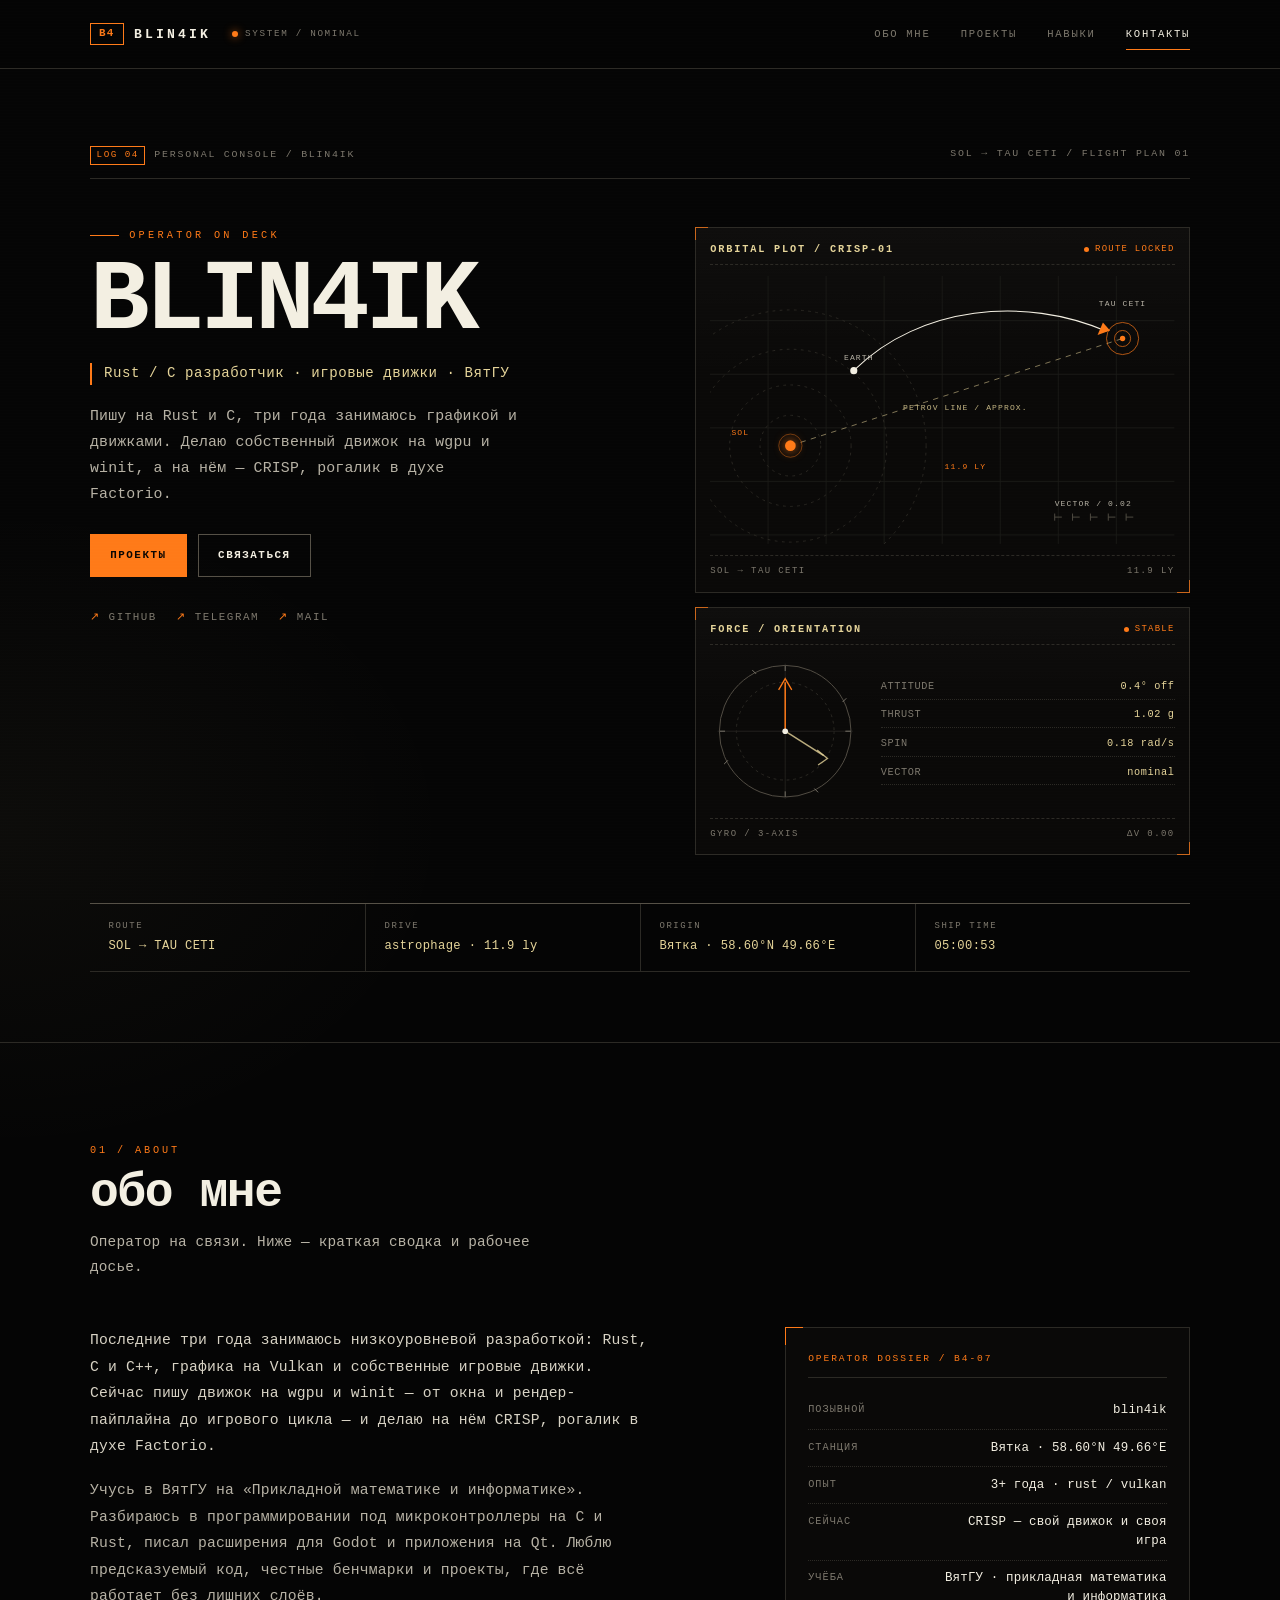
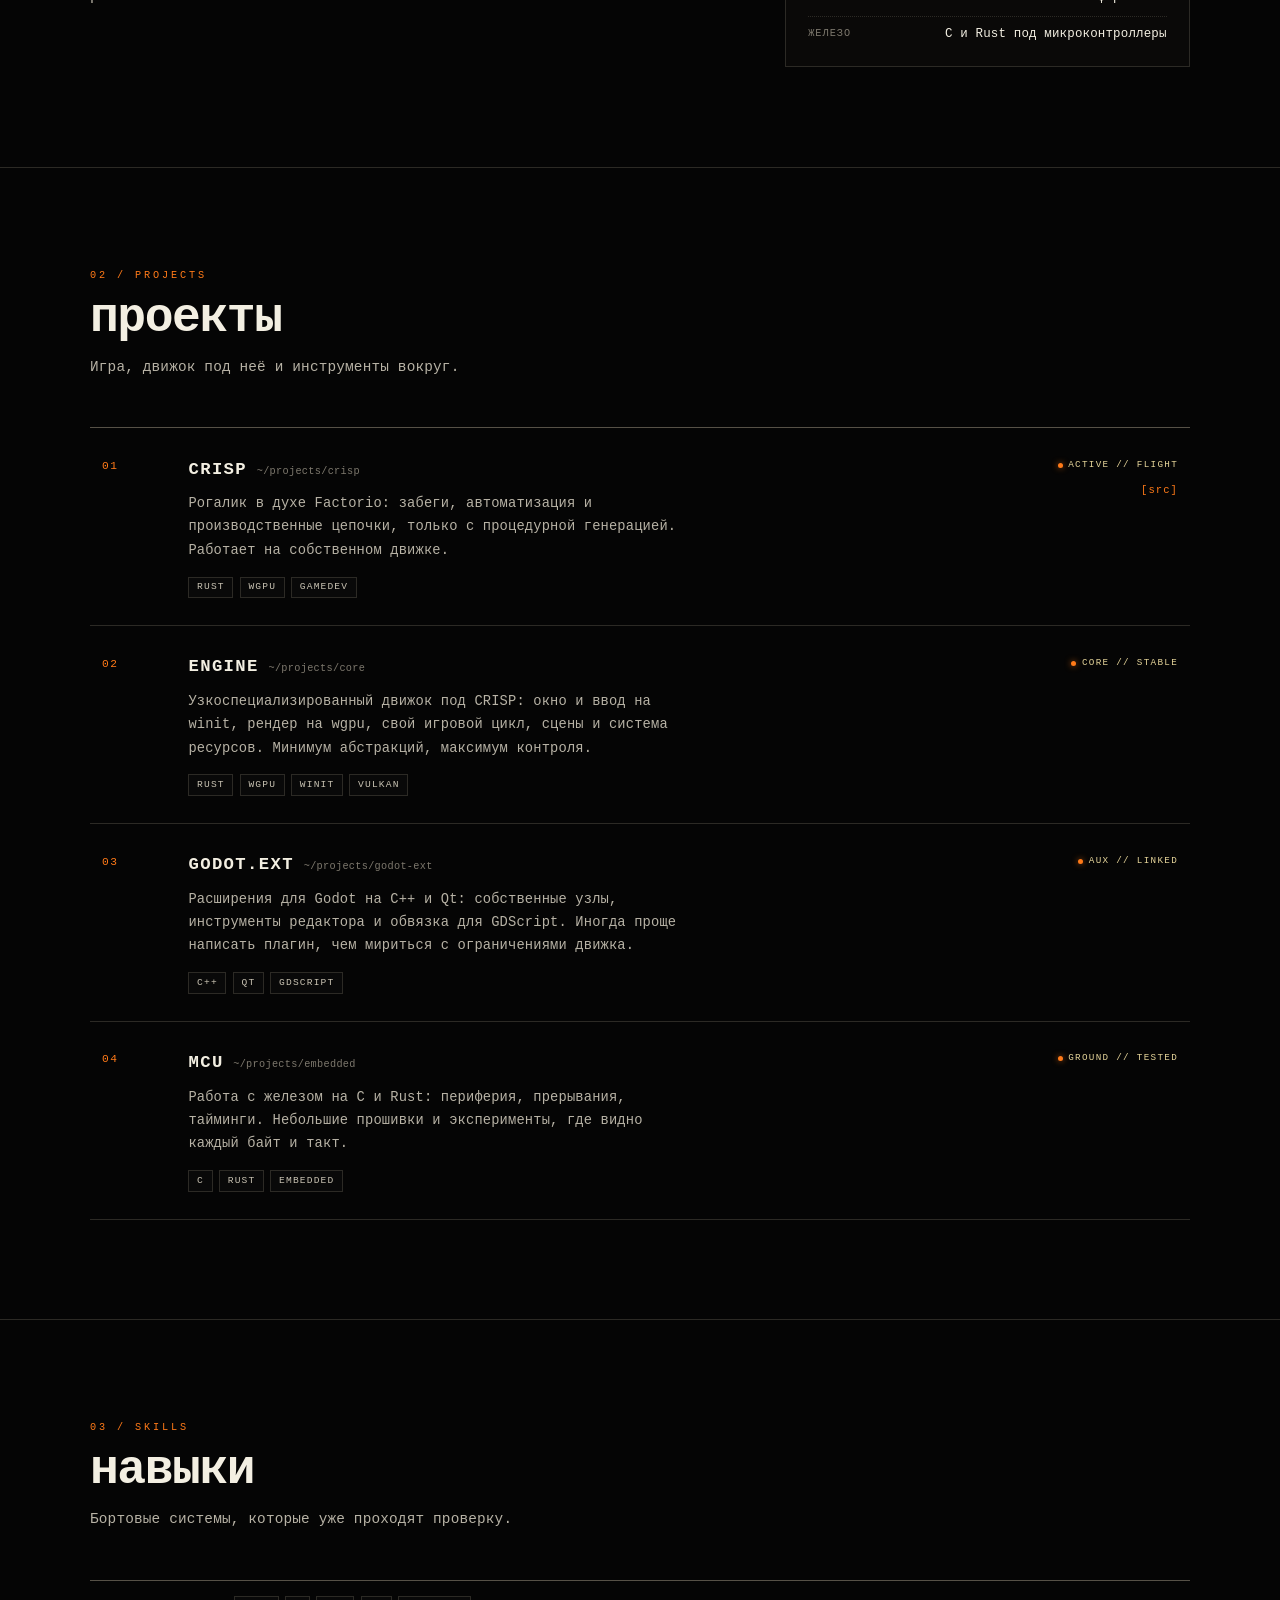
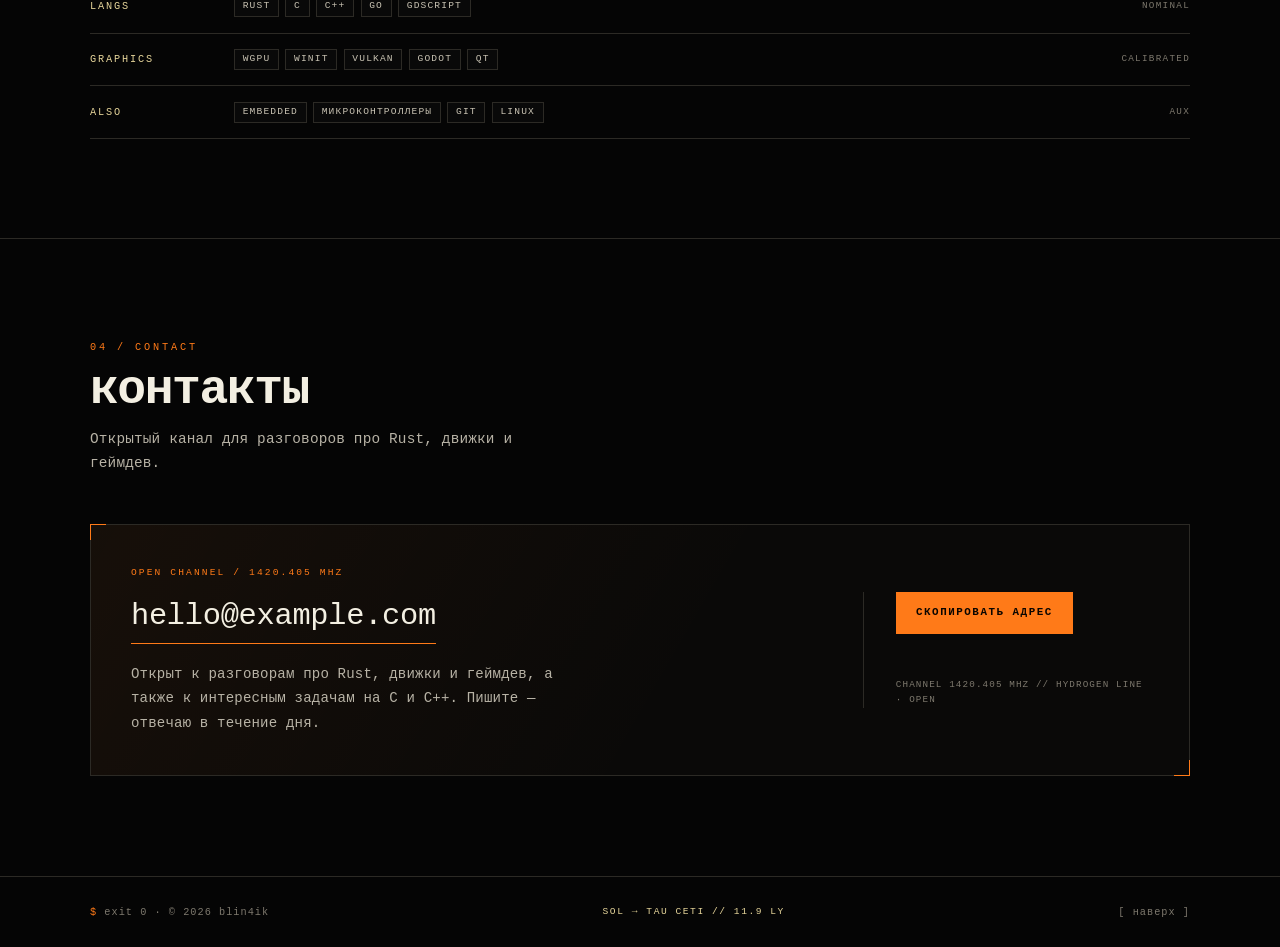
==== commit db063ecd: "Project Hail Mary initial draft" ====
--- a/index.html
+++ b/index.html
@@ -1,14 +1,14 @@
 <!DOCTYPE html>
-<html lang="ru" data-theme="dark">
+<html lang="ru">
 <head>
   <meta charset="utf-8">
   <meta name="viewport" content="width=device-width, initial-scale=1">
-  <meta name="color-scheme" content="dark light">
+  <meta name="color-scheme" content="dark">
 
   <title>Blin4ik — rust / c · игровые движки</title>
   <meta name="description" content="Blin4ik — разработчик на Rust и C. Автор игрового движка на wgpu и winit и рогалика CRISP в духе Factorio.">
   <meta name="author" content="Blin4ik">
-  <meta name="theme-color" content="#04070d">
+  <meta name="theme-color" content="#050505">
 
   <!-- Open Graph / соцсети -->
   <meta property="og:type" content="website">
@@ -16,49 +16,22 @@
   <meta property="og:description" content="Пишу на Rust и C, делаю свой игровой движок на wgpu и winit. Сейчас работаю над CRISP.">
   <meta property="og:locale" content="ru_RU">
 
-  <link rel="icon" href="data:image/svg+xml,%3Csvg xmlns='http://www.w3.org/2000/svg' viewBox='0 0 64 64'%3E%3Crect width='64' height='64' fill='%2304070d'/%3E%3Ctext x='32' y='42' font-family='monospace' font-size='22' font-weight='700' fill='%236ff2ff' text-anchor='middle'%3EB4%3C/text%3E%3Crect x='8' y='8' width='48' height='48' fill='none' stroke='%23ffc857' stroke-width='1.5' stroke-dasharray='4 3'/%3E%3C/svg%3E">
+  <link rel="icon" href="data:image/svg+xml,%3Csvg xmlns='http://www.w3.org/2000/svg' viewBox='0 0 64 64'%3E%3Crect width='64' height='64' fill='%23050505'/%3E%3Ctext x='32' y='42' font-family='monospace' font-size='22' font-weight='700' fill='%23ff7a18' text-anchor='middle'%3EB4%3C/text%3E%3Crect x='8' y='8' width='48' height='48' fill='none' stroke='%23e6d59a' stroke-width='1.5' stroke-dasharray='4 3'/%3E%3C/svg%3E">
   <link rel="stylesheet" href="assets/css/terminal.css">
-
-  <!-- Тема и флаг «JS доступен» — до отрисовки, чтобы не было мигания -->
-  <script>
-    (function () {
-      var root = document.documentElement;
-      root.classList.add("js");
-      try {
-        var saved = localStorage.getItem("theme");
-        var prefersLight = window.matchMedia("(prefers-color-scheme: light)").matches;
-        root.dataset.theme = saved || (prefersLight ? "light" : "dark");
-      } catch (e) { /* localStorage может быть недоступен */ }
-    })();
-  </script>
 </head>
 <body>
   <a class="skip-link" href="#main">Перейти к содержимому</a>
 
-  <!-- Декоративная космическая сцена -->
-  <div class="cosmos" aria-hidden="true">
-    <canvas class="cosmos__stars" id="starfield"></canvas>
-    <div class="cosmos__grid"></div>
-    <div class="cosmos__planet"></div>
-    <div class="cosmos__beam"></div>
-    <div class="cosmos__vignette"></div>
-  </div>
-
   <header class="site-header" id="site-header">
     <div class="container header__inner">
-      <a class="brand" href="#top" aria-label="В начало страницы">
-        <span class="brand__insignia">
-          <img src="endfield-industries.svg" alt="" width="26" height="26" decoding="async">
-        </span>
-        <span class="brand__text">
-          <span class="brand__host">blin4ik@hailmary</span><span class="brand__path">:~$</span>
-        </span>
-        <span class="caret caret--sm" aria-hidden="true"></span>
+      <a class="brand" href="#top" aria-label="Blin4ik — в начало страницы">
+        <span class="brand__tag" aria-hidden="true">B4</span>
+        <span class="brand__name">BLIN4IK</span>
       </a>
 
-      <p class="header__signal" aria-hidden="true">
-        <span class="signal__bars"><span></span><span></span><span></span><span></span></span>
-        <span>link</span>
+      <p class="header__status">
+        <span class="status-dot" aria-hidden="true"></span>
+        SYSTEM / NOMINAL
       </p>
 
       <nav class="nav" id="nav" aria-label="Основная навигация">
@@ -70,15 +43,10 @@
         </ul>
       </nav>
 
-      <div class="header__actions">
-        <button class="tbtn" id="theme-toggle" type="button" aria-label="Переключить тему">
-          <span class="tbtn__key" aria-hidden="true">theme=</span><span id="theme-label">dark</span>
-        </button>
-        <button class="tbtn nav-toggle" id="nav-toggle" type="button"
-                aria-label="Открыть меню" aria-expanded="false" aria-controls="nav">
-          <span class="tbtn__brackets" aria-hidden="true">[</span><span id="nav-toggle-label">menu</span><span class="tbtn__brackets" aria-hidden="true">]</span>
-        </button>
-      </div>
+      <button class="nav-toggle" id="nav-toggle" type="button"
+              aria-label="Открыть меню" aria-expanded="false" aria-controls="nav">
+        <span aria-hidden="true">[</span><span id="nav-toggle-label">menu</span><span aria-hidden="true">]</span>
+      </button>
     </div>
   </header>
 
@@ -86,113 +54,158 @@
     <!-- ========== Hero ========== -->
     <section class="hero" id="top">
       <div class="container">
-        <div class="hero__top boot" style="--d: 0.05s">
-          <p class="hero__callsign"><span class="hero__tag">mission // personal</span> blin4ik</p>
-          <p class="hero__bracket">SOL <span>→</span> TAU CETI</p>
+        <div class="hero__meta">
+          <p><span class="label">LOG 04</span>PERSONAL CONSOLE / BLIN4IK</p>
+          <p>SOL → TAU CETI / FLIGHT PLAN 01</p>
         </div>
 
         <div class="hero__grid">
-          <div class="hero__text">
-            <p class="line boot" style="--d: 0.1s">
-              <span class="prompt">blin4ik@hailmary:~$</span> <span class="cmd">whoami</span>
-            </p>
-
-            <h1 class="sr-only">Blin4ik — Rust/C разработчик, игровые движки</h1>
-            <pre class="ascii boot" style="--d: 0.18s" aria-hidden="true"><span>###  #    #### #  # #  # #### #  #</span><span>#  # #     ##  ## # #  #  ##  # #</span><span>###  #     ##  # ## ####  ##  ##</span><span>#  # #     ##  #  #    #  ##  # #</span><span>###  #### #### #  #    # #### #  #</span></pre>
-
-            <p class="line boot" style="--d: 0.26s">
-              <span class="prompt">blin4ik@hailmary:~$</span> <span class="cmd">cat role.txt</span>
-            </p>
-            <p class="hero__role boot" style="--d: 0.34s" aria-label="Rust / C разработчик · игровые движки · ВятГУ">
-              <span data-typed aria-hidden="true">Rust / C разработчик · игровые движки · ВятГУ</span><span class="caret" aria-hidden="true"></span>
-            </p>
-
-            <p class="line boot" style="--d: 0.42s">
-              <span class="prompt">blin4ik@hailmary:~$</span> <span class="cmd">cat /etc/motd</span>
-            </p>
-            <p class="hero__lead boot" style="--d: 0.5s">
+          <div class="hero__intro">
+            <p class="kicker">OPERATOR ON DECK</p>
+            <h1>BLIN4IK</h1>
+            <p class="hero__role">Rust / C разработчик · игровые движки · ВятГУ</p>
+            <p class="hero__lead">
               Пишу на Rust и C, три года занимаюсь графикой и движками. Делаю собственный
               движок на wgpu и winit, а на нём — CRISP, рогалик в духе Factorio.
             </p>
 
-            <div class="hero__actions boot" style="--d: 0.58s">
-              <a class="btn btn--primary" href="#projects">cd projects/</a>
-              <a class="btn" href="#contact">mail blin4ik</a>
-            </div>
-
-            <ul class="socials boot" style="--d: 0.66s" aria-label="Ссылки">
-              <li>
-                <!-- TODO: проверьте ник -->
-                <a class="social" href="https://github.com/Blin4ik" target="_blank" rel="noopener noreferrer">github</a>
-              </li>
-              <li>
-                <!-- TODO: проверьте ник -->
-                <a class="social" href="https://t.me/Blin4ik" target="_blank" rel="noopener noreferrer">telegram</a>
-              </li>
-              <li>
-                <!-- TODO: замените адрес почты -->
-                <a class="social" href="mailto:hello@example.com">mail</a>
-              </li>
+            <div class="hero__actions">
+              <a class="button button--accent" href="#projects">проекты</a>
+              <a class="button" href="#contact">связаться</a>
+            </div>
+
+            <ul class="socials" aria-label="Ссылки">
+              <li><a class="social" href="https://github.com/Blin4ik" target="_blank" rel="noopener noreferrer">github</a></li>
+              <li><a class="social" href="https://t.me/Blin4ik" target="_blank" rel="noopener noreferrer">telegram</a></li>
+              <li><a class="social" href="mailto:hello@example.com">mail</a></li>
             </ul>
           </div>
 
-          <div class="hero__panel boot" style="--d: 0.44s">
-            <figure class="flightplan" aria-labelledby="flightplan-title">
-              <figcaption class="flightplan__head" id="flightplan-title">
-                <span class="flightplan__code">flight plan // crisp-01</span>
-                <span class="flightplan__status">active</span>
+          <div class="instruments">
+            <figure class="instrument" aria-labelledby="plot-title">
+              <figcaption class="instrument__head">
+                <h2 id="plot-title">ORBITAL PLOT / CRISP-01</h2>
+                <span class="instrument__state">ROUTE LOCKED</span>
               </figcaption>
 
-              <div class="flightplan__chart">
-                <img src="hail-mary.webp" alt="Эмблема миссии Hail Mary" width="855" height="855" decoding="async">
-                <span class="flightplan__sweep" aria-hidden="true"></span>
-                <span class="flightplan__reticle flightplan__reticle--a" aria-hidden="true"></span>
-                <span class="flightplan__reticle flightplan__reticle--b" aria-hidden="true"></span>
-                <span class="flightplan__axis flightplan__axis--x" aria-hidden="true">X</span>
-                <span class="flightplan__axis flightplan__axis--y" aria-hidden="true">Y</span>
-              </div>
-
-              <dl class="flightplan__meta">
-                <div><dt>route</dt><dd>SOL → TAU CETI</dd></div>
-                <div><dt>drive</dt><dd>astrophage · 11.9 ly</dd></div>
-                <div><dt>origin</dt><dd>Вятка · 58.60°N 49.66°E</dd></div>
-              </dl>
+              <div class="plot__svg">
+                <svg viewBox="0 0 520 300" role="img" aria-labelledby="plot-svg-title">
+                  <title id="plot-svg-title">Схема маршрута от Солнца к Тау Кита с приблизительной линией Петрова</title>
+
+                  <g class="schematic-grid" aria-hidden="true">
+                    <path d="M 65 0 V 300 M 130 0 V 300 M 195 0 V 300 M 260 0 V 300 M 325 0 V 300 M 390 0 V 300 M 455 0 V 300"></path>
+                    <path d="M 0 50 H 520 M 0 110 H 520 M 0 170 H 520 M 0 230 H 520 M 0 290 H 520"></path>
+                  </g>
+
+                  <g class="schematic-line" aria-hidden="true">
+                    <circle cx="90" cy="190" r="34"></circle>
+                    <circle cx="90" cy="190" r="68"></circle>
+                    <circle cx="90" cy="190" r="108"></circle>
+                    <circle cx="90" cy="190" r="152"></circle>
+                  </g>
+
+                  <line class="petrova-line" x1="90" y1="190" x2="462" y2="70"></line>
+
+                  <circle class="sun-ring" cx="90" cy="190" r="13"></circle>
+                  <circle class="sun" cx="90" cy="190" r="6"></circle>
+                  <text class="schematic-label schematic-label--accent" x="24" y="178">SOL</text>
+
+                  <circle class="earth" cx="161" cy="106" r="4"></circle>
+                  <text class="schematic-label" x="150" y="94">EARTH</text>
+
+                  <circle class="target-ring" cx="462" cy="70" r="18"></circle>
+                  <circle class="target-ring" cx="462" cy="70" r="9"></circle>
+                  <circle class="target" cx="462" cy="70" r="3"></circle>
+                  <text class="schematic-label" x="462" y="34" text-anchor="middle">TAU CETI</text>
+
+                  <path class="route" d="M 163 104 C 235 34, 352 22, 444 62"></path>
+                  <path class="route-arrow" d="M 434 66 L 448 61 L 440 52 Z"></path>
+
+                  <text class="schematic-label schematic-label--warm" x="286" y="150" text-anchor="middle">PETROV LINE / APPROX.</text>
+                  <text class="schematic-label schematic-label--accent" x="286" y="216" text-anchor="middle">11.9 LY</text>
+
+                  <g class="tick" aria-hidden="true">
+                    <path d="M 386 270 h 8 M 406 270 h 8 M 426 270 h 8 M 446 270 h 8 M 466 270 h 8"></path>
+                    <path d="M 386 266 v 8 M 406 266 v 8 M 426 266 v 8 M 446 266 v 8 M 466 266 v 8"></path>
+                  </g>
+                  <text class="schematic-label" x="386" y="258">VECTOR / 0.02</text>
+                </svg>
+              </div>
+
+              <div class="instrument__foot">
+                <span>SOL → TAU CETI</span>
+                <span>11.9 LY</span>
+              </div>
             </figure>
 
-            <aside class="sysinfo" aria-label="Телеметрия оператора">
-              <p class="sysinfo__head">
-                <span class="sysinfo__user">blin4ik@dev</span>
-                <span class="sysinfo__rule" aria-hidden="true"></span>
-                <span class="sysinfo__ping">[ ok ]</span>
-              </p>
-              <dl class="sysinfo__list">
-                <div><dt>os</dt><dd>linux · tty</dd></div>
-                <div><dt>shell</dt><dd>zsh</dd></div>
-                <div><dt>langs</dt><dd>rust, c, c++, go</dd></div>
-                <div><dt>gpu</dt><dd>wgpu / vulkan</dd></div>
-                <div><dt>engine</dt><dd>wgpu + winit</dd></div>
-                <div><dt>now</dt><dd>CRISP</dd></div>
-                <div><dt>uptime</dt><dd>3 years</dd></div>
-                <div><dt>time</dt><dd data-clock>--:--:--</dd></div>
-              </dl>
-              <p class="sysinfo__foot"><span class="ok">[ ok ]</span> 0 warnings · 0 errors</p>
-            </aside>
-          </div>
-        </div>
+            <figure class="instrument" aria-labelledby="force-title">
+              <figcaption class="instrument__head">
+                <h2 id="force-title">FORCE / ORIENTATION</h2>
+                <span class="instrument__state">STABLE</span>
+              </figcaption>
+
+              <div class="force__body">
+                <svg class="force__svg" viewBox="0 0 160 160" role="img" aria-labelledby="force-svg-title">
+                  <title id="force-svg-title">Монитор ориентации и действующих сил</title>
+                  <circle class="force-ring" cx="80" cy="80" r="70"></circle>
+                  <circle class="force-ring force-ring--dash" cx="80" cy="80" r="52"></circle>
+                  <path class="force-cross" d="M 80 8 V 152 M 8 80 H 152"></path>
+                  <path class="force-ticks" d="M 80 10 v 6 M 80 144 v 6 M 10 80 h 6 M 144 80 h 6 M 45 15 l 4 4 M 115 145 l -4 -4 M 145 45 l -4 4 M 15 115 l 4 -4"></path>
+                  <path class="force-vector" d="M 80 80 L 80 28"></path>
+                  <path class="force-arrow" d="M 73 36 L 80 24 L 87 36"></path>
+                  <path class="force-vector force-vector--warm" d="M 80 80 L 121 106"></path>
+                  <path class="force-arrow" d="M 114 100 L 125 109 L 115 116"></path>
+                  <circle class="force-center" cx="80" cy="80" r="3"></circle>
+                </svg>
+
+                <dl class="readout">
+                  <div><dt>attitude</dt><dd>0.4° off</dd></div>
+                  <div><dt>thrust</dt><dd>1.02 g</dd></div>
+                  <div><dt>spin</dt><dd>0.18 rad/s</dd></div>
+                  <div><dt>vector</dt><dd>nominal</dd></div>
+                </dl>
+              </div>
+
+              <div class="instrument__foot">
+                <span>GYRO / 3-AXIS</span>
+                <span>ΔV 0.00</span>
+              </div>
+            </figure>
+          </div>
+        </div>
+
+        <dl class="telemetry">
+          <div>
+            <dt>route</dt>
+            <dd>SOL → TAU CETI</dd>
+          </div>
+          <div>
+            <dt>drive</dt>
+            <dd>astrophage · 11.9 ly</dd>
+          </div>
+          <div>
+            <dt>origin</dt>
+            <dd>Вятка · 58.60°N 49.66°E</dd>
+          </div>
+          <div>
+            <dt>ship time</dt>
+            <dd data-clock>--:--:--</dd>
+          </div>
+        </dl>
       </div>
     </section>
 
     <!-- ========== Обо мне ========== -->
     <section class="section" id="about">
       <div class="container">
-        <header class="section__head reveal">
-          <p class="section__kicker"><span class="section__num">01</span> about</p>
-          <h2 class="section__title">обо мне</h2>
+        <header class="section__head">
+          <p class="section__no">01 / ABOUT</p>
+          <h2>обо мне</h2>
           <p class="section__lead">Оператор на связи. Ниже — краткая сводка и рабочее досье.</p>
         </header>
 
         <div class="about">
-          <div class="prose reveal">
+          <div class="prose">
             <p>
               Последние три года занимаюсь низкоуровневой разработкой: Rust, C и C++,
               графика на Vulkan и собственные игровые движки. Сейчас пишу движок
@@ -207,11 +220,8 @@
             </p>
           </div>
 
-          <div class="dossier reveal">
-            <p class="dossier__head">
-              <span>operator dossier</span>
-              <span class="dossier__id">B4-07</span>
-            </p>
+          <aside class="dossier" aria-label="Досье оператора">
+            <p class="dossier__label">OPERATOR DOSSIER / B4-07</p>
             <dl class="facts">
               <div>
                 <dt>позывной</dt>
@@ -238,7 +248,7 @@
                 <dd>C и Rust под микроконтроллеры</dd>
               </div>
             </dl>
-          </div>
+          </aside>
         </div>
       </div>
     </section>
@@ -246,23 +256,18 @@
     <!-- ========== Проекты ========== -->
     <section class="section" id="projects">
       <div class="container">
-        <header class="section__head reveal">
-          <p class="section__kicker"><span class="section__num">02</span> projects</p>
-          <h2 class="section__title">проекты</h2>
+        <header class="section__head">
+          <p class="section__no">02 / PROJECTS</p>
+          <h2>проекты</h2>
           <p class="section__lead">Игра, движок под неё и инструменты вокруг.</p>
         </header>
 
-        <div class="projects">
-          <article class="win reveal">
-            <div class="win__bar">
-              <span class="win__title">CRISP</span>
-              <span class="win__meta">~/projects/crisp</span>
-              <!-- TODO: укажите ссылку на репозиторий CRISP -->
-              <a class="win__link" href="https://github.com/Blin4ik" target="_blank" rel="noopener noreferrer">[src]</a>
-            </div>
-            <div class="win__body">
-              <p class="win__status"><span class="win__dot" aria-hidden="true"></span>active // flight</p>
-              <p class="win__text">
+        <div class="project-list">
+          <article class="project">
+            <p class="project__no">01</p>
+            <div class="project__body">
+              <h3>CRISP <span class="project__path">~/projects/crisp</span></h3>
+              <p>
                 Рогалик в духе Factorio: забеги, автоматизация и производственные цепочки,
                 только с процедурной генерацией. Работает на собственном движке.
               </p>
@@ -272,16 +277,17 @@
                 <li>gamedev</li>
               </ul>
             </div>
+            <div class="project__side">
+              <span class="project__status">active // flight</span>
+              <a class="project__link" href="https://github.com/Blin4ik" target="_blank" rel="noopener noreferrer">[src]</a>
+            </div>
           </article>
 
-          <article class="win reveal">
-            <div class="win__bar">
-              <span class="win__title">engine</span>
-              <span class="win__meta">~/projects/core</span>
-            </div>
-            <div class="win__body">
-              <p class="win__status"><span class="win__dot" aria-hidden="true"></span>core // stable</p>
-              <p class="win__text">
+          <article class="project">
+            <p class="project__no">02</p>
+            <div class="project__body">
+              <h3>engine <span class="project__path">~/projects/core</span></h3>
+              <p>
                 Узкоспециализированный движок под CRISP: окно и ввод на winit, рендер
                 на wgpu, свой игровой цикл, сцены и система ресурсов. Минимум абстракций,
                 максимум контроля.
@@ -293,16 +299,16 @@
                 <li>vulkan</li>
               </ul>
             </div>
+            <div class="project__side">
+              <span class="project__status">core // stable</span>
+            </div>
           </article>
 
-          <article class="win reveal">
-            <div class="win__bar">
-              <span class="win__title">godot.ext</span>
-              <span class="win__meta">~/projects/godot-ext</span>
-            </div>
-            <div class="win__body">
-              <p class="win__status"><span class="win__dot" aria-hidden="true"></span>aux // linked</p>
-              <p class="win__text">
+          <article class="project">
+            <p class="project__no">03</p>
+            <div class="project__body">
+              <h3>godot.ext <span class="project__path">~/projects/godot-ext</span></h3>
+              <p>
                 Расширения для Godot на C++ и Qt: собственные узлы, инструменты редактора
                 и обвязка для GDScript. Иногда проще написать плагин, чем мириться
                 с ограничениями движка.
@@ -313,16 +319,16 @@
                 <li>gdscript</li>
               </ul>
             </div>
+            <div class="project__side">
+              <span class="project__status">aux // linked</span>
+            </div>
           </article>
 
-          <article class="win reveal">
-            <div class="win__bar">
-              <span class="win__title">mcu</span>
-              <span class="win__meta">~/projects/embedded</span>
-            </div>
-            <div class="win__body">
-              <p class="win__status"><span class="win__dot" aria-hidden="true"></span>ground // tested</p>
-              <p class="win__text">
+          <article class="project">
+            <p class="project__no">04</p>
+            <div class="project__body">
+              <h3>mcu <span class="project__path">~/projects/embedded</span></h3>
+              <p>
                 Работа с железом на C и Rust: периферия, прерывания, тайминги. Небольшие
                 прошивки и эксперименты, где видно каждый байт и такт.
               </p>
@@ -332,6 +338,9 @@
                 <li>embedded</li>
               </ul>
             </div>
+            <div class="project__side">
+              <span class="project__status">ground // tested</span>
+            </div>
           </article>
         </div>
       </div>
@@ -340,13 +349,13 @@
     <!-- ========== Навыки ========== -->
     <section class="section" id="skills">
       <div class="container">
-        <header class="section__head reveal">
-          <p class="section__kicker"><span class="section__num">03</span> skills</p>
-          <h2 class="section__title">навыки</h2>
+        <header class="section__head">
+          <p class="section__no">03 / SKILLS</p>
+          <h2>навыки</h2>
           <p class="section__lead">Бортовые системы, которые уже проходят проверку.</p>
         </header>
 
-        <div class="skills reveal">
+        <div class="skills">
           <div class="skill-row">
             <span class="skill-row__key">langs</span>
             <ul class="tags">
@@ -386,33 +395,28 @@
     <!-- ========== Контакты ========== -->
     <section class="section" id="contact">
       <div class="container">
-        <header class="section__head reveal">
-          <p class="section__kicker"><span class="section__num">04</span> contact</p>
-          <h2 class="section__title">контакты</h2>
+        <header class="section__head">
+          <p class="section__no">04 / CONTACT</p>
+          <h2>контакты</h2>
           <p class="section__lead">Открытый канал для разговоров про Rust, движки и геймдев.</p>
         </header>
 
-        <div class="contact reveal">
-          <div class="contact__text">
-            <p class="line"><span class="prompt">blin4ik@hailmary:~$</span> <span class="cmd">mail -s "привет" blin4ik</span></p>
+        <div class="contact">
+          <div class="contact__main">
+            <p class="contact__label">OPEN CHANNEL / 1420.405 MHZ</p>
+            <a class="contact__email" href="mailto:hello@example.com?subject=Привет%21">hello@example.com</a>
             <p class="contact__lead">
               Открыт к разговорам про Rust, движки и геймдев, а также к интересным
               задачам на C и C++. Пишите — отвечаю в течение дня.
             </p>
           </div>
 
-          <div class="contact__actions">
-            <p class="contact__freq">
-              <span class="contact__freq-key">channel</span>
-              <span>1420.405 MHz</span>
-              <span class="contact__freq-note">// hydrogen line · open</span>
-            </p>
-            <!-- TODO: замените адрес почты -->
-            <a class="btn btn--primary" href="mailto:hello@example.com?subject=Привет%21">hello@example.com</a>
-            <button class="btn" id="copy-email" type="button" data-email="hello@example.com">
+          <div class="contact__side">
+            <button class="button button--accent" id="copy-email" type="button" data-email="hello@example.com">
               <span class="copy-email__label">скопировать адрес</span>
             </button>
-            <p class="contact__note" role="status" aria-live="polite" id="copy-status"></p>
+            <p class="contact__note" id="copy-status" role="status" aria-live="polite"></p>
+            <p class="contact__hint">channel 1420.405 MHz // hydrogen line · open</p>
           </div>
         </div>
       </div>
@@ -421,27 +425,12 @@
 
   <footer class="site-footer">
     <div class="container footer__inner">
-      <div class="footer__brand">
-        <span class="footer__mark" aria-hidden="true">
-          <img src="endfield-industries.svg" alt="" width="21" height="21" loading="lazy" decoding="async">
-        </span>
-        <p class="footer__text">
-          <span class="prompt">$</span> exit 0 <span class="footer__sep" aria-hidden="true">·</span>
-          © <span data-year>2026</span> blin4ik
-        </p>
-      </div>
-
-      <p class="footer__strat" aria-hidden="true">
-        <span>↑</span><span>↑</span><span>↓</span><span>↓</span><span>←</span><span>→</span><span>←</span><span>→</span>
-        <span class="footer__strat-label">orbital support</span>
-      </p>
-
+      <p class="footer__text"><span class="prompt">$</span> exit 0 · © <span data-year>2026</span> blin4ik</p>
+      <p class="footer__route">SOL → TAU CETI // 11.9 LY</p>
       <a class="footer__link" href="#top">[ наверх ]</a>
     </div>
   </footer>
 
-  <div class="toast" id="strat-toast" role="status" aria-live="polite"></div>
-
   <script src="assets/js/main.js" defer></script>
 </body>
 </html>
--- a/assets/css/terminal.css
+++ b/assets/css/terminal.css
@@ -1,108 +1,30 @@
 /* ==========================================================================
-   Blin4ik — personal site
-   Deep-space mission control: Hail Mary flight plan, Helldivers hazard cues,
-   Endfield industrial insignia. No build step, no external dependencies.
+   Blin4ik — personal console
+   Black / warm white / orange, with a pastel-yellow analog accent.
    ========================================================================== */
 
-/* ---------- 1. Theme tokens ---------- */
-
 :root {
-  color-scheme: dark;
-
-  --bg: #04070d;
-  --bg-soft: #070b14;
-  --bg-elev: #0a111c;
-  --panel: rgba(111, 242, 255, 0.035);
-  --panel-strong: rgba(111, 242, 255, 0.075);
-
-  --fg: #c4d4e4;
-  --fg-strong: #f2f9ff;
-  --muted: #94a9be;
-  --dim: #71869c;
-
-  --accent: #6ff2ff;
-  --accent-strong: #c9fbff;
-  --accent-dim: rgba(111, 242, 255, 0.3);
-  --accent-faint: rgba(111, 242, 255, 0.08);
-
-  --gold: #ffc857;
-  --gold-strong: #ffe4a3;
-  --gold-dim: rgba(255, 200, 87, 0.3);
-  --gold-faint: rgba(255, 200, 87, 0.08);
-
-  --danger: #ff6b6b;
-  --ok: #7ee787;
-
-  --line: rgba(111, 242, 255, 0.15);
-  --line-strong: rgba(111, 242, 255, 0.38);
-  --line-gold: rgba(255, 200, 87, 0.28);
-
-  --chart-bg: #e4ebf3;
-  --chart-ink: #0b1622;
-  --header-bg: rgba(4, 7, 13, 0.74);
-  --scan: rgba(0, 0, 0, 0.2);
-  --glow: 0 0 1.2rem rgba(111, 242, 255, 0.28);
-  --glow-gold: 0 0 1.2rem rgba(255, 200, 87, 0.22);
-  --shadow: 0 18px 60px -40px rgba(0, 0, 0, 0.95),
-    0 0 0 1px rgba(111, 242, 255, 0.04);
-
-  --font-mono: ui-monospace, "SFMono-Regular", "SF Mono", Menlo, Consolas,
-    "Liberation Mono", "DejaVu Sans Mono", monospace;
-  --fs-xs: 0.72rem;
-  --fs-sm: 0.84rem;
-  --fs-base: 1rem;
-  --fs-md: clamp(1.02rem, 0.98rem + 0.2vw, 1.1rem);
-  --fs-h2: clamp(1.65rem, 1.15rem + 2.2vw, 2.65rem);
-
-  --gutter: clamp(1.15rem, 4vw, 2.5rem);
-  --section-y: clamp(3.5rem, 7vw, 6rem);
-  --ease: cubic-bezier(0.22, 0.61, 0.36, 1);
-  --fast: 140ms;
-  --slow: 420ms;
-}
-
-[data-theme="light"] {
-  color-scheme: light;
-
-  --bg: #e8edf3;
-  --bg-soft: #f2f5f9;
-  --bg-elev: #fbfcfe;
-  --panel: rgba(0, 76, 96, 0.035);
-  --panel-strong: rgba(0, 76, 96, 0.075);
-
-  --fg: #26384a;
-  --fg-strong: #08131f;
-  --muted: #4f6377;
-  --dim: #60758a;
-
-  --accent: #006d7d;
-  --accent-strong: #004c59;
-  --accent-dim: rgba(0, 109, 125, 0.28);
-  --accent-faint: rgba(0, 109, 125, 0.07);
-
-  --gold: #8a5a00;
-  --gold-strong: #624000;
-  --gold-dim: rgba(138, 90, 0, 0.28);
-  --gold-faint: rgba(138, 90, 0, 0.06);
-
-  --danger: #b3261e;
-  --ok: #1f6b3a;
-
-  --line: rgba(10, 44, 68, 0.16);
-  --line-strong: rgba(10, 44, 68, 0.36);
-  --line-gold: rgba(138, 90, 0, 0.26);
-
-  --chart-bg: #ffffff;
-  --chart-ink: #0b1622;
-  --header-bg: rgba(232, 237, 243, 0.88);
-  --scan: rgba(20, 40, 60, 0.03);
-  --glow: none;
-  --glow-gold: none;
-  --shadow: 0 18px 50px -42px rgba(10, 30, 50, 0.5),
-    0 0 0 1px rgba(10, 44, 68, 0.04);
-}
-
-/* ---------- 2. Reset and base ---------- */
+  --bg: #050505;
+  --bg-panel: #0a0908;
+  --bg-raised: #0e0d0b;
+  --fg: #f3efe2;
+  --muted: #b7b2a5;
+  --dim: #7d786d;
+  --line: #2c2a25;
+  --line-strong: #565147;
+  --accent: #ff7a18;
+  --accent-soft: rgba(255, 122, 24, 0.12);
+  --warm: #e6d59a;
+
+  --font-mono: ui-monospace, "SFMono-Regular", "JetBrains Mono", "IBM Plex Mono",
+    Menlo, Consolas, "Liberation Mono", monospace;
+
+  --max-width: 1180px;
+  --gutter: clamp(1.1rem, 4vw, 2.5rem);
+  --header-height: 68px;
+}
+
+/* ---------- Reset ---------- */
 
 *,
 *::before,
@@ -111,350 +33,207 @@
 }
 
 html {
+  scroll-behavior: smooth;
+  scrollbar-color: var(--line-strong) var(--bg);
   -webkit-text-size-adjust: 100%;
-  scroll-behavior: smooth;
-  scroll-padding-top: 6rem;
 }
 
 body {
-  position: relative;
   margin: 0;
   min-height: 100vh;
   overflow-x: hidden;
-  background-color: var(--bg);
-  background-image:
-    radial-gradient(ellipse 90% 55% at 78% -8%, var(--accent-faint), transparent 62%),
-    radial-gradient(ellipse 70% 45% at 8% 24%, rgba(25, 60, 115, 0.16), transparent 70%);
+  background:
+    radial-gradient(60rem 38rem at 82% -8%, rgba(255, 122, 24, 0.06), transparent 62%),
+    radial-gradient(42rem 30rem at 0% 20%, rgba(230, 213, 154, 0.035), transparent 68%),
+    var(--bg);
   color: var(--fg);
   font-family: var(--font-mono);
-  font-size: var(--fs-base);
-  line-height: 1.65;
+  font-size: 16px;
+  line-height: 1.6;
+  letter-spacing: 0.01em;
   -webkit-font-smoothing: antialiased;
-  text-rendering: optimizeLegibility;
-}
-
-[data-theme="light"] body {
-  background-image:
-    radial-gradient(ellipse 80% 50% at 80% -10%, rgba(0, 109, 125, 0.09), transparent 62%),
-    linear-gradient(rgba(0, 109, 125, 0.028) 1px, transparent 1px),
-    linear-gradient(90deg, rgba(0, 109, 125, 0.028) 1px, transparent 1px);
-  background-size: auto, 32px 32px, 32px 32px;
-}
-
+  -moz-osx-font-smoothing: grayscale;
+}
+
+/* Faint scanlines: enough to read as a console, not enough to hurt legibility. */
 body::after {
   content: "";
   position: fixed;
   inset: 0;
-  z-index: 60;
+  z-index: 90;
   pointer-events: none;
   background: repeating-linear-gradient(
-    to bottom,
-    transparent 0,
-    transparent 3px,
-    var(--scan) 3px,
-    var(--scan) 4px
+    0deg,
+    rgba(255, 255, 255, 0.016) 0,
+    rgba(255, 255, 255, 0.016) 1px,
+    transparent 1px,
+    transparent 3px
   );
-  opacity: 0.55;
+  opacity: 0.5;
+}
+
+h1,
+h2,
+h3,
+p,
+figure,
+figcaption,
+blockquote,
+dl,
+dd {
+  margin: 0;
+}
+
+ul,
+ol {
+  margin: 0;
+  padding: 0;
+  list-style: none;
+}
+
+a {
+  color: inherit;
+  text-decoration: none;
+}
+
+button {
+  font: inherit;
+  color: inherit;
+}
+
+svg {
+  max-width: 100%;
 }
 
 ::selection {
   background: var(--accent);
-  color: #031018;
-}
-
-a {
-  color: var(--accent);
-  text-decoration-color: var(--accent-dim);
-  text-underline-offset: 0.24em;
-}
-
-a:hover {
-  color: var(--accent-strong);
-  text-decoration-color: currentColor;
-}
-
-img {
-  max-width: 100%;
-  height: auto;
-}
-
-button,
-input,
-textarea,
-select {
-  font: inherit;
-}
-
-button {
-  color: inherit;
+  color: #0a0500;
 }
 
 :focus-visible {
-  outline: 2px solid var(--gold);
-  outline-offset: 4px;
-}
-
-/* ---------- 3. COSMOS BACKGROUND ---------- */
-
-.cosmos {
-  position: fixed;
-  inset: 0;
-  z-index: 0;
-  overflow: hidden;
-  pointer-events: none;
-}
-
-.cosmos__stars,
-.cosmos__grid,
-.cosmos__planet,
-.cosmos__beam,
-.cosmos__vignette {
-  position: absolute;
-  inset: 0;
-}
-
-.cosmos__stars {
+  outline: 2px solid var(--accent);
+  outline-offset: 3px;
+}
+
+/* ---------- Layout helpers ---------- */
+
+.container {
   width: 100%;
-  height: 100%;
-  opacity: 0.95;
-}
-
-.cosmos__grid {
-  background-image:
-    linear-gradient(var(--line) 1px, transparent 1px),
-    linear-gradient(90deg, var(--line) 1px, transparent 1px);
-  background-size: 82px 82px;
-  opacity: 0.16;
-  -webkit-mask-image: radial-gradient(ellipse 70% 58% at 50% 34%, #000 12%, transparent 76%);
-  mask-image: radial-gradient(ellipse 70% 58% at 50% 34%, #000 12%, transparent 76%);
-  transform: perspective(500px) rotateX(56deg) scale(1.8);
-  transform-origin: 50% 40%;
-}
-
-.cosmos__planet {
-  inset: auto -24vw -56vw auto;
-  width: 78vw;
-  height: 78vw;
-  border-radius: 50%;
-  background:
-    radial-gradient(circle at 34% 26%, rgba(111, 242, 255, 0.14), transparent 22%),
-    radial-gradient(circle at 50% 46%, #102434 0%, #07111c 42%, #03060b 72%);
-  border-top: 1px solid rgba(111, 242, 255, 0.42);
-  box-shadow:
-    inset 0 2rem 5rem rgba(111, 242, 255, 0.1),
-    0 -1.5rem 5rem rgba(111, 242, 255, 0.1);
-  opacity: 0.7;
-}
-
-.cosmos__beam {
-  inset: -30vh -10vw auto auto;
-  width: 42vw;
-  height: 130vh;
-  background: linear-gradient(
-    180deg,
-    transparent 0%,
-    rgba(111, 242, 255, 0.055) 32%,
-    rgba(111, 242, 255, 0.012) 62%,
-    transparent 100%
-  );
-  transform: rotate(18deg) translateX(0);
-  filter: blur(12px);
-  animation: beamDrift 22s ease-in-out infinite alternate;
-}
-
-.cosmos__vignette {
-  background:
-    radial-gradient(ellipse 82% 72% at 50% 40%, transparent 42%, rgba(2, 4, 8, 0.62) 100%),
-    linear-gradient(180deg, rgba(2, 4, 8, 0.24), transparent 22%, transparent 76%, var(--bg) 100%);
-}
-
-[data-theme="light"] .cosmos__grid {
-  opacity: 0.34;
-}
-
-[data-theme="light"] .cosmos__planet {
-  background:
-    radial-gradient(circle at 34% 26%, rgba(0, 109, 125, 0.12), transparent 24%),
-    radial-gradient(circle at 50% 46%, #d5dfe9 0%, #e2e9f0 44%, #e8edf3 72%);
-  border-top-color: rgba(0, 109, 125, 0.34);
-  box-shadow: inset 0 2rem 5rem rgba(0, 109, 125, 0.08);
-  opacity: 0.8;
-}
-
-[data-theme="light"] .cosmos__beam {
-  opacity: 0.5;
-}
-
-[data-theme="light"] .cosmos__vignette {
-  background:
-    radial-gradient(ellipse 82% 72% at 50% 40%, transparent 46%, rgba(214, 224, 233, 0.5) 100%),
-    linear-gradient(180deg, transparent 0%, transparent 78%, var(--bg) 100%);
-}
-
-/* ---------- 4. Layout helpers ---------- */
-
-.container {
-  width: min(1240px, calc(100% - var(--gutter) * 2));
+  max-width: var(--max-width);
   margin-inline: auto;
-}
-
-main,
-.site-footer,
-.skip-link {
-  position: relative;
-  z-index: 1;
-}
-
-.sr-only {
-  position: absolute;
-  width: 1px;
-  height: 1px;
-  padding: 0;
-  margin: -1px;
-  overflow: hidden;
-  clip: rect(0, 0, 0, 0);
-  white-space: nowrap;
-  border: 0;
+  padding-inline: var(--gutter);
 }
 
 .skip-link {
   position: fixed;
-  top: 0.75rem;
-  left: 0.75rem;
-  z-index: 100;
-  padding: 0.6rem 1rem;
-  transform: translateY(-160%);
-  background: var(--gold);
-  color: #120c00;
-  font-size: var(--fs-sm);
+  top: 0.6rem;
+  left: 0.6rem;
+  z-index: 200;
+  transform: translateY(-200%);
+  padding: 0.7rem 1rem;
+  background: var(--accent);
+  color: #0a0500;
+  font-size: 0.72rem;
   font-weight: 700;
-  text-decoration: none;
-  transition: transform var(--fast) var(--ease);
+  letter-spacing: 0.12em;
+  text-transform: uppercase;
+  transition: transform 0.18s ease;
 }
 
 .skip-link:focus {
   transform: translateY(0);
 }
 
-/* ---------- 5. Header and navigation ---------- */
+/* ---------- Header ---------- */
 
 .site-header {
   position: sticky;
   top: 0;
   z-index: 50;
-  border-bottom: 1px solid transparent;
-  background: transparent;
-  transition:
-    border-color var(--slow) var(--ease),
-    background-color var(--slow) var(--ease),
-    backdrop-filter var(--slow) var(--ease);
+  border-bottom: 1px solid var(--line);
+  background: rgba(5, 5, 5, 0.86);
+  backdrop-filter: blur(10px);
+  -webkit-backdrop-filter: blur(10px);
 }
 
 .site-header.is-scrolled {
-  border-bottom-color: var(--line);
-  background: var(--header-bg);
-  -webkit-backdrop-filter: blur(14px) saturate(1.15);
-  backdrop-filter: blur(14px) saturate(1.15);
+  border-bottom-color: var(--line-strong);
+  background: rgba(5, 5, 5, 0.95);
 }
 
 .header__inner {
   display: flex;
   align-items: center;
-  gap: clamp(0.8rem, 2.2vw, 1.8rem);
-  min-height: 4.5rem;
+  gap: 0.9rem;
+  min-height: var(--header-height);
 }
 
 .brand {
   display: inline-flex;
   align-items: center;
   gap: 0.65rem;
-  min-width: 0;
-  color: var(--fg-strong);
-  font-size: var(--fs-sm);
-  text-decoration: none;
-  white-space: nowrap;
-}
-
-.brand:hover {
-  color: var(--fg-strong);
-}
-
-.brand__insignia {
-  display: grid;
+  flex: none;
+}
+
+.brand__tag {
+  display: inline-grid;
   place-items: center;
-  flex: 0 0 auto;
-  width: 2rem;
-  height: 2rem;
-  border: 1px solid var(--line-strong);
-  background: var(--panel);
-  clip-path: polygon(0 0, calc(100% - 7px) 0, 100% 7px, 100% 100%, 7px 100%, 0 calc(100% - 7px));
-}
-
-.brand__insignia img {
-  display: block;
-  width: 1.4rem;
-  height: 1.4rem;
-  filter: invert(1) brightness(1.5);
-}
-
-[data-theme="light"] .brand__insignia img {
-  filter: none;
-}
-
-.brand__host {
-  color: var(--accent);
-  letter-spacing: 0.02em;
-}
-
-.brand__path {
-  color: var(--gold);
-}
-
-.caret {
-  display: inline-block;
-  width: 0.62em;
-  height: 1.08em;
-  margin-left: 0.16em;
-  vertical-align: -0.15em;
-  background: var(--accent);
-  box-shadow: var(--glow);
-  animation: blink 1.05s steps(1, end) infinite;
-}
-
-.caret--sm {
-  width: 0.48em;
-  height: 0.9em;
-}
-
-.header__signal {
+  min-width: 2.1rem;
+  padding: 0.12rem 0.35rem;
+  border: 1px solid var(--accent);
+  color: var(--accent);
+  font-size: 0.68rem;
+  font-weight: 700;
+  letter-spacing: 0.12em;
+  line-height: 1.4;
+}
+
+.brand__name {
+  color: var(--fg);
+  font-size: 0.82rem;
+  font-weight: 700;
+  letter-spacing: 0.24em;
+}
+
+.brand:hover .brand__name,
+.brand:hover .brand__tag {
+  color: var(--warm);
+}
+
+.brand:hover .brand__tag {
+  border-color: var(--warm);
+}
+
+.header__status {
   display: inline-flex;
   align-items: center;
   gap: 0.45rem;
-  margin: 0;
+  margin-left: 0.4rem;
   color: var(--dim);
-  font-size: var(--fs-xs);
-  letter-spacing: 0.12em;
-  text-transform: uppercase;
-}
-
-.signal__bars {
-  display: inline-flex;
-  align-items: end;
-  gap: 2px;
-  height: 0.9rem;
-}
-
-.signal__bars span {
-  display: block;
-  width: 3px;
-  background: var(--ok);
-  box-shadow: 0 0 0.5rem rgba(126, 231, 135, 0.55);
-}
-
-.signal__bars span:nth-child(1) { height: 30%; }
-.signal__bars span:nth-child(2) { height: 50%; }
-.signal__bars span:nth-child(3) { height: 72%; }
-.signal__bars span:nth-child(4) { height: 100%; }
+  font-size: 0.58rem;
+  letter-spacing: 0.18em;
+  text-transform: uppercase;
+  white-space: nowrap;
+}
+
+.status-dot {
+  width: 6px;
+  height: 6px;
+  border-radius: 50%;
+  background: var(--accent);
+  box-shadow: 0 0 8px rgba(255, 122, 24, 0.75);
+  animation: status-pulse 2.8s ease-in-out infinite;
+}
+
+@keyframes status-pulse {
+  0%,
+  100% {
+    opacity: 1;
+  }
+  50% {
+    opacity: 0.35;
+  }
+}
 
 .nav {
   margin-left: auto;
@@ -463,842 +242,774 @@
 .nav__list {
   display: flex;
   align-items: center;
-  gap: clamp(0.6rem, 1.8vw, 1.5rem);
-  margin: 0;
-  padding: 0;
-  list-style: none;
+  gap: clamp(0.9rem, 2.4vw, 1.9rem);
 }
 
 .nav__link {
   position: relative;
   display: inline-block;
-  padding: 0.35rem 0;
-  color: var(--muted);
-  font-size: var(--fs-sm);
-  text-decoration: none;
-  letter-spacing: 0.04em;
-  transition: color var(--fast) var(--ease);
-}
-
-.nav__link::before {
-  content: "./";
-  color: var(--accent-dim);
-  transition: color var(--fast) var(--ease);
+  padding: 0.45rem 0;
+  color: var(--dim);
+  font-size: 0.66rem;
+  letter-spacing: 0.16em;
+  text-transform: uppercase;
+  transition: color 0.18s ease;
 }
 
 .nav__link::after {
   content: "";
   position: absolute;
-  left: 0;
   right: 0;
   bottom: 0;
+  left: 0;
+  height: 1px;
+  background: var(--accent);
+  transform: scaleX(0);
+  transform-origin: left;
+  transition: transform 0.18s ease;
+}
+
+.nav__link:hover,
+.nav__link:focus-visible,
+.nav__link[aria-current="true"] {
+  color: var(--fg);
+}
+
+.nav__link[aria-current="true"]::after,
+.nav__link:hover::after {
+  transform: scaleX(1);
+}
+
+.nav-toggle {
+  display: none;
+  align-items: center;
+  gap: 0.2rem;
+  margin-left: auto;
+  padding: 0.5rem 0.65rem;
+  border: 1px solid var(--line-strong);
+  background: transparent;
+  color: var(--warm);
+  font-size: 0.66rem;
+  letter-spacing: 0.14em;
+  text-transform: uppercase;
+  cursor: pointer;
+  transition: border-color 0.18s ease, color 0.18s ease;
+}
+
+.nav-toggle:hover {
+  border-color: var(--accent);
+  color: var(--accent);
+}
+
+/* ---------- Hero ---------- */
+
+.hero {
+  padding-block: clamp(2.6rem, 6vw, 5rem) clamp(2.4rem, 5.5vw, 4.5rem);
+}
+
+.hero__meta {
+  display: flex;
+  flex-wrap: wrap;
+  justify-content: space-between;
+  gap: 0.6rem 1.5rem;
+  margin-bottom: clamp(1.8rem, 4.5vw, 3rem);
+  padding-bottom: 0.8rem;
+  border-bottom: 1px solid var(--line);
+  color: var(--dim);
+  font-size: 0.62rem;
+  letter-spacing: 0.18em;
+  text-transform: uppercase;
+}
+
+.label {
+  display: inline-block;
+  margin-right: 0.55rem;
+  padding: 0.08rem 0.35rem;
+  border: 1px solid var(--accent);
+  color: var(--accent);
+  font-size: 0.58rem;
+  letter-spacing: 0.16em;
+}
+
+.hero__grid {
+  display: grid;
+  grid-template-columns: minmax(0, 1.05fr) minmax(0, 0.95fr);
+  gap: clamp(2rem, 4.5vw, 3.75rem);
+  align-items: start;
+}
+
+.hero__intro {
+  min-width: 0;
+}
+
+.kicker {
+  display: flex;
+  align-items: center;
+  gap: 0.65rem;
+  margin-bottom: 0.9rem;
+  color: var(--accent);
+  font-size: 0.64rem;
+  letter-spacing: 0.32em;
+  text-transform: uppercase;
+}
+
+.kicker::before {
+  content: "";
+  width: 1.8rem;
   height: 1px;
   background: currentColor;
-  transform: scaleX(0);
-  transform-origin: left;
-  transition: transform var(--fast) var(--ease);
-}
-
-.nav__link:hover,
-.nav__link[aria-current="true"] {
-  color: var(--accent);
-}
-
-.nav__link:hover::before,
-.nav__link[aria-current="true"]::before {
-  color: var(--gold);
-}
-
-.nav__link:hover::after,
-.nav__link[aria-current="true"]::after {
-  transform: scaleX(1);
-}
-
-.header__actions {
-  display: flex;
-  align-items: center;
-  gap: 0.55rem;
-}
-
-.tbtn {
-  display: inline-flex;
-  align-items: center;
-  gap: 0.15rem;
-  padding: 0.42rem 0.6rem;
-  border: 1px solid var(--line);
-  background: var(--panel);
+}
+
+.hero h1 {
+  margin-bottom: 1.15rem;
+  color: var(--fg);
+  font-size: clamp(3rem, 8.6vw, 6.2rem);
+  font-weight: 800;
+  line-height: 0.88;
+  letter-spacing: -0.045em;
+  overflow-wrap: anywhere;
+}
+
+.hero__role {
+  margin-bottom: 1.15rem;
+  padding-left: 0.75rem;
+  border-left: 2px solid var(--accent);
+  color: var(--warm);
+  font-size: clamp(0.74rem, 1.5vw, 0.88rem);
+  letter-spacing: 0.04em;
+  line-height: 1.5;
+}
+
+.hero__lead {
+  max-width: 48ch;
+  margin-bottom: 1.7rem;
   color: var(--muted);
-  font-size: var(--fs-xs);
-  line-height: 1;
-  letter-spacing: 0.03em;
-  cursor: pointer;
-  clip-path: polygon(0 0, calc(100% - 6px) 0, 100% 6px, 100% 100%, 6px 100%, 0 calc(100% - 6px));
-  transition:
-    color var(--fast) var(--ease),
-    border-color var(--fast) var(--ease),
-    background-color var(--fast) var(--ease);
-}
-
-.tbtn:hover {
-  border-color: var(--line-strong);
-  background: var(--panel-strong);
-  color: var(--accent-strong);
-}
-
-.tbtn__key {
-  color: var(--dim);
-}
-
-.tbtn__brackets {
-  color: var(--accent);
-}
-
-.nav-toggle {
-  display: none;
-}
-
-/* ---------- 6. Hero ---------- */
-
-.hero {
-  position: relative;
-  padding-block: clamp(2.5rem, 6vw, 5rem) clamp(3.5rem, 8vw, 7rem);
-}
-
-.hero__top {
-  display: flex;
-  align-items: center;
-  justify-content: space-between;
-  gap: 1rem;
-  padding-bottom: 1rem;
-  border-bottom: 1px solid var(--line);
-  color: var(--dim);
-  font-size: var(--fs-xs);
-  letter-spacing: 0.08em;
-  text-transform: uppercase;
-}
-
-.hero__callsign,
-.hero__bracket {
-  display: flex;
-  align-items: center;
-  gap: 0.6rem;
-  margin: 0;
-}
-
-.hero__callsign {
-  color: var(--muted);
-}
-
-.hero__tag {
-  padding: 0.18rem 0.45rem;
-  border: 1px solid var(--line-gold);
-  background: var(--gold-faint);
-  color: var(--gold);
-  letter-spacing: 0.12em;
-}
-
-.hero__bracket {
-  color: var(--accent);
-}
-
-.hero__bracket span {
-  color: var(--gold);
-}
-
-.hero__grid {
-  display: grid;
-  grid-template-columns: minmax(0, 1.1fr) minmax(0, 0.9fr);
-  gap: clamp(2rem, 5vw, 4.5rem);
-  align-items: start;
-  padding-top: clamp(2rem, 4vw, 3.2rem);
-}
-
-.hero__text {
-  min-width: 0;
-}
-
-.line {
-  margin: 0 0 0.45rem;
-  color: var(--muted);
-  font-size: var(--fs-sm);
-}
-
-.prompt {
-  color: var(--accent);
-}
-
-.cmd {
-  color: var(--fg-strong);
-}
-
-.ascii {
-  display: block;
-  margin: 1rem 0 1.4rem;
-  overflow-x: auto;
-  color: var(--accent);
-  font-family: var(--font-mono);
-  font-size: clamp(0.46rem, 0.18rem + 1.55vw, 1.02rem);
-  line-height: 1.12;
-  letter-spacing: 0.08em;
-  text-shadow: var(--glow);
-  white-space: pre;
-  scrollbar-width: thin;
-}
-
-.ascii span {
-  display: block;
-}
-
-.hero__role {
-  min-height: 1.9em;
-  margin: 0.4rem 0 0.9rem;
-  color: var(--fg-strong);
-  font-size: var(--fs-md);
-  font-weight: 700;
-  letter-spacing: 0.01em;
-}
-
-.hero__role .caret {
-  vertical-align: -0.08em;
-}
-
-.hero__lead {
-  max-width: 58ch;
-  margin: 0.2rem 0 1.6rem;
-  color: var(--muted);
-  font-size: var(--fs-md);
+  font-size: 0.93rem;
+  line-height: 1.75;
 }
 
 .hero__actions {
   display: flex;
   flex-wrap: wrap;
   gap: 0.7rem;
-  margin-bottom: 1.5rem;
-}
-
-/* ---------- 7. Buttons and socials ---------- */
-
-.btn {
+  margin-bottom: 1.7rem;
+}
+
+.button {
   display: inline-flex;
   align-items: center;
   justify-content: center;
-  gap: 0.45rem;
-  min-height: 2.6rem;
-  padding: 0.62rem 1rem;
+  gap: 0.4rem;
+  padding: 0.72rem 1.2rem;
   border: 1px solid var(--line-strong);
-  background: var(--panel);
-  color: var(--accent);
-  font-family: var(--font-mono);
-  font-size: var(--fs-sm);
-  line-height: 1;
-  text-decoration: none;
+  background: transparent;
+  color: var(--fg);
+  font-size: 0.68rem;
+  font-weight: 600;
+  letter-spacing: 0.14em;
+  text-transform: uppercase;
+  text-align: center;
   cursor: pointer;
-  clip-path: polygon(0 0, calc(100% - 9px) 0, 100% 9px, 100% 100%, 9px 100%, 0 calc(100% - 9px));
-  transition:
-    background-color var(--fast) var(--ease),
-    color var(--fast) var(--ease),
-    box-shadow var(--fast) var(--ease),
-    transform var(--fast) var(--ease);
-}
-
-.btn::before {
-  content: ">";
-  color: var(--gold);
-}
-
-.btn:hover {
-  background: var(--panel-strong);
-  color: var(--accent-strong);
-  box-shadow: var(--glow);
-  transform: translateY(-1px);
-}
-
-.btn--primary {
+  transition: border-color 0.18s ease, color 0.18s ease, background-color 0.18s ease;
+}
+
+.button:hover {
+  border-color: var(--accent);
+  color: var(--accent);
+}
+
+.button--accent {
   border-color: var(--accent);
   background: var(--accent);
-  color: #031018;
-  font-weight: 700;
-}
-
-.btn--primary::before {
-  color: #031018;
-}
-
-.btn--primary:hover {
-  background: var(--accent-strong);
-  color: #031018;
-  box-shadow: 0 0 1.6rem var(--accent-dim);
+  color: #0a0500;
+}
+
+.button--accent:hover {
+  border-color: #ff9445;
+  background: #ff9445;
+  color: #0a0500;
 }
 
 .socials {
   display: flex;
   flex-wrap: wrap;
-  gap: 0.55rem;
-  margin: 0;
-  padding: 0;
-  list-style: none;
+  gap: 1.2rem;
 }
 
 .social {
-  display: inline-block;
-  padding: 0.28rem 0.55rem;
+  color: var(--dim);
+  font-size: 0.68rem;
+  letter-spacing: 0.14em;
+  text-transform: uppercase;
+  border-bottom: 1px solid transparent;
+  transition: color 0.18s ease, border-color 0.18s ease;
+}
+
+.social::before {
+  content: "↗ ";
+  color: var(--accent);
+}
+
+.social:hover {
+  border-bottom-color: var(--accent);
+  color: var(--fg);
+}
+
+/* ---------- Instruments ---------- */
+
+.instruments {
+  display: grid;
+  grid-template-columns: minmax(0, 1fr);
+  gap: 0.9rem;
+  min-width: 0;
+}
+
+.instrument {
+  position: relative;
+  display: flex;
+  flex-direction: column;
+  gap: 0.7rem;
+  min-width: 0;
+  padding: 0.85rem 0.9rem 0.8rem;
   border: 1px solid var(--line);
-  color: var(--muted);
-  font-size: var(--fs-xs);
-  letter-spacing: 0.06em;
-  text-decoration: none;
-  transition:
-    color var(--fast) var(--ease),
-    border-color var(--fast) var(--ease),
-    background-color var(--fast) var(--ease);
-}
-
-.social::before {
-  content: "[";
-  color: var(--accent-dim);
-}
-
-.social::after {
-  content: "]";
-  color: var(--accent-dim);
-}
-
-.social:hover {
-  border-color: var(--line-strong);
-  background: var(--panel);
-  color: var(--accent);
-}
-
-.hero__panel {
-  display: grid;
-  gap: 0.85rem;
-  min-width: 0;
-}
-
-/* ---------- 8. Flight plan ---------- */
-
-.flightplan {
-  position: relative;
-  margin: 0;
-  border: 1px solid var(--line-strong);
-  background: linear-gradient(180deg, var(--panel), transparent 70%);
-  box-shadow: var(--shadow);
-  clip-path: polygon(0 0, calc(100% - 16px) 0, 100% 16px, 100% 100%, 16px 100%, 0 calc(100% - 16px));
-}
-
-.flightplan::before,
-.flightplan::after {
+  background:
+    linear-gradient(180deg, rgba(255, 255, 255, 0.018), transparent 42%),
+    var(--bg-panel);
+}
+
+.instrument::before,
+.instrument::after {
   content: "";
   position: absolute;
-  z-index: 2;
-  width: 1.5rem;
-  height: 1px;
-  background: var(--gold);
-}
-
-.flightplan::before {
-  top: 0;
-  left: 1.2rem;
-}
-
-.flightplan::after {
-  right: 1.2rem;
-  bottom: 0;
-}
-
-.flightplan__head {
-  display: flex;
-  align-items: center;
+  width: 13px;
+  height: 13px;
+  pointer-events: none;
+  opacity: 0.75;
+}
+
+.instrument::before {
+  top: -1px;
+  left: -1px;
+  border-top: 1px solid var(--accent);
+  border-left: 1px solid var(--accent);
+}
+
+.instrument::after {
+  right: -1px;
+  bottom: -1px;
+  border-right: 1px solid var(--accent);
+  border-bottom: 1px solid var(--accent);
+}
+
+.instrument__head {
+  display: flex;
+  align-items: baseline;
   justify-content: space-between;
-  gap: 0.8rem;
-  padding: 0.6rem 0.8rem;
-  border-bottom: 1px solid var(--line);
-  color: var(--muted);
-  font-size: var(--fs-xs);
-  letter-spacing: 0.06em;
-  text-transform: uppercase;
-}
-
-.flightplan__code {
-  color: var(--accent);
-}
-
-.flightplan__status {
+  gap: 0.75rem;
+  padding-bottom: 0.5rem;
+  border-bottom: 1px dashed var(--line);
+}
+
+.instrument__head h2 {
+  margin: 0;
+  color: var(--warm);
+  font-size: 0.64rem;
+  font-weight: 600;
+  letter-spacing: 0.18em;
+  line-height: 1.4;
+  text-transform: uppercase;
+}
+
+.instrument__state {
   display: inline-flex;
   align-items: center;
   gap: 0.35rem;
-  color: var(--gold);
-}
-
-.flightplan__status::before {
+  color: var(--accent);
+  font-size: 0.56rem;
+  letter-spacing: 0.14em;
+  white-space: nowrap;
+}
+
+.instrument__state::before {
   content: "";
   width: 5px;
   height: 5px;
+  border-radius: 50%;
   background: currentColor;
-  box-shadow: 0 0 0.6rem currentColor;
-  animation: pulse 2.2s ease-in-out infinite;
-}
-
-.flightplan__chart {
-  position: relative;
-  width: min(100%, 19.5rem);
-  margin: 0.9rem auto;
-  padding: 0.55rem;
-  background: var(--chart-bg);
-  box-shadow: 0 0 2.5rem -1.2rem rgba(111, 242, 255, 0.65);
-}
-
-.flightplan__chart::before {
-  content: "";
-  position: absolute;
-  inset: 0.25rem;
-  border: 1px dashed rgba(11, 22, 34, 0.32);
-  pointer-events: none;
-}
-
-.flightplan__chart img {
+}
+
+.instrument__foot {
+  display: flex;
+  justify-content: space-between;
+  gap: 0.75rem;
+  padding-top: 0.5rem;
+  border-top: 1px dashed var(--line);
+  color: var(--dim);
+  font-size: 0.56rem;
+  letter-spacing: 0.16em;
+  text-transform: uppercase;
+}
+
+.plot__svg {
+  width: 100%;
+  min-width: 0;
+  overflow-x: auto;
+  scrollbar-width: thin;
+}
+
+.plot__svg svg {
   display: block;
   width: 100%;
-  aspect-ratio: 1;
-  object-fit: contain;
-}
-
-.flightplan__sweep {
-  position: absolute;
-  inset: 0.55rem;
-  background: linear-gradient(
-    180deg,
-    transparent 0%,
-    transparent 44%,
-    rgba(111, 242, 255, 0.34) 49%,
-    rgba(111, 242, 255, 0.06) 53%,
-    transparent 58%
-  );
-  mix-blend-mode: screen;
-  animation: scanSweep 5.5s linear infinite;
-  pointer-events: none;
-}
-
-.flightplan__reticle {
-  position: absolute;
-  width: 1.3rem;
-  height: 1.3rem;
-  border: 1px solid rgba(0, 109, 125, 0.55);
-  pointer-events: none;
-}
-
-.flightplan__reticle--a {
-  top: 1rem;
-  right: 1rem;
+  height: auto;
+}
+
+/* Orbital schematic */
+
+.schematic-grid path {
+  fill: none;
+  stroke: #1c1b18;
+  stroke-width: 1;
+}
+
+.schematic-line circle {
+  fill: none;
+  stroke: var(--line);
+  stroke-width: 1;
+  stroke-dasharray: 3 5;
+}
+
+.petrova-line {
+  fill: none;
+  stroke: var(--warm);
+  stroke-width: 1;
+  stroke-dasharray: 6 6;
+  opacity: 0.6;
+}
+
+.schematic-label {
+  fill: var(--muted);
+  font-family: var(--font-mono);
+  font-size: 9px;
+  letter-spacing: 0.14em;
+}
+
+.schematic-label--accent {
+  fill: var(--accent);
+}
+
+.schematic-label--warm {
+  fill: var(--warm);
+  opacity: 0.85;
+}
+
+.sun {
+  fill: var(--accent);
+  filter: drop-shadow(0 0 6px rgba(255, 122, 24, 0.85));
+}
+
+.sun-ring {
+  fill: none;
+  stroke: var(--accent);
+  stroke-width: 1;
+  opacity: 0.45;
+}
+
+.earth {
+  fill: var(--fg);
+}
+
+.route {
+  fill: none;
+  stroke: var(--fg);
+  stroke-width: 1.2;
+}
+
+.route-arrow {
+  fill: var(--accent);
+}
+
+.target {
+  fill: var(--accent);
+}
+
+.target-ring {
+  fill: none;
+  stroke: var(--accent);
+  stroke-width: 1;
+  opacity: 0.75;
+}
+
+.tick path {
+  fill: none;
+  stroke: var(--line-strong);
+  stroke-width: 1;
+}
+
+/* Force monitor */
+
+.force__body {
+  display: grid;
+  grid-template-columns: auto minmax(0, 1fr);
+  align-items: center;
+  gap: clamp(0.75rem, 2vw, 1.25rem);
+}
+
+.force__svg {
+  display: block;
+  width: clamp(6rem, 16vw, 9.4rem);
+  height: auto;
+  flex: none;
+}
+
+.force-ring {
+  fill: none;
+  stroke: var(--line-strong);
+  stroke-width: 1;
+}
+
+.force-ring--dash {
+  stroke: var(--line);
+  stroke-dasharray: 3 4;
+}
+
+.force-cross {
+  fill: none;
+  stroke: #23221e;
+  stroke-width: 1;
+}
+
+.force-ticks {
+  fill: none;
+  stroke: var(--dim);
+  stroke-width: 1;
+}
+
+.force-vector {
+  fill: none;
+  stroke: var(--accent);
+  stroke-width: 1.6;
+}
+
+.force-vector--warm {
+  stroke: var(--warm);
+  opacity: 0.8;
+}
+
+.force-arrow {
+  fill: none;
+  stroke: var(--accent);
+  stroke-width: 1.4;
+}
+
+.force-vector--warm + .force-arrow {
+  stroke: var(--warm);
+  opacity: 0.8;
+}
+
+.force-center {
+  fill: var(--fg);
+}
+
+.readout {
+  display: grid;
+  gap: 0.42rem;
+  min-width: 0;
+}
+
+.readout > div {
+  display: flex;
+  align-items: baseline;
+  justify-content: space-between;
+  gap: 0.6rem;
+  padding-bottom: 0.28rem;
+  border-bottom: 1px dotted var(--line);
+  font-size: 0.64rem;
+  letter-spacing: 0.06em;
+}
+
+.readout dt {
+  color: var(--dim);
+  text-transform: uppercase;
+}
+
+.readout dd {
+  color: var(--warm);
+  white-space: nowrap;
+}
+
+/* ---------- Telemetry ---------- */
+
+.telemetry {
+  display: grid;
+  grid-template-columns: repeat(4, minmax(0, 1fr));
+  margin-top: clamp(1.8rem, 4vw, 3rem);
+  border-top: 1px solid var(--line-strong);
+  border-bottom: 1px solid var(--line);
+}
+
+.telemetry > div {
+  min-width: 0;
+  padding: 0.9rem clamp(0.55rem, 1.5vw, 1.15rem);
+  border-left: 1px solid var(--line);
+}
+
+.telemetry > div:first-child {
   border-left: 0;
-  border-bottom: 0;
-}
-
-.flightplan__reticle--b {
-  bottom: 1rem;
-  left: 1rem;
-  border-top: 0;
-  border-right: 0;
-}
-
-.flightplan__axis {
-  position: absolute;
-  color: rgba(11, 22, 34, 0.62);
-  font-size: 0.62rem;
-  line-height: 1;
-  letter-spacing: 0.08em;
-}
-
-.flightplan__axis--x {
-  right: 0.72rem;
-  bottom: 0.62rem;
-}
-
-.flightplan__axis--y {
-  top: 0.62rem;
-  left: 0.72rem;
-}
-
-.flightplan__meta {
+}
+
+.telemetry dt {
+  color: var(--dim);
+  font-size: 0.56rem;
+  letter-spacing: 0.18em;
+  text-transform: uppercase;
+}
+
+.telemetry dd {
+  margin-top: 0.25rem;
+  color: var(--warm);
+  font-size: 0.76rem;
+  letter-spacing: 0.03em;
+  overflow-wrap: anywhere;
+}
+
+/* ---------- Sections ---------- */
+
+.section {
+  padding-block: clamp(3.4rem, 8vw, 6.2rem);
+  border-top: 1px solid var(--line);
+  scroll-margin-top: calc(var(--header-height) + 1rem);
+}
+
+.section__head {
+  margin-bottom: clamp(1.9rem, 4.5vw, 3rem);
+}
+
+.section__no {
+  margin-bottom: 0.6rem;
+  color: var(--accent);
+  font-size: 0.64rem;
+  letter-spacing: 0.28em;
+  text-transform: uppercase;
+}
+
+.section__head h2 {
+  margin-bottom: 0.7rem;
+  color: var(--fg);
+  font-size: clamp(1.9rem, 4.4vw, 3rem);
+  font-weight: 700;
+  line-height: 1.06;
+  letter-spacing: -0.03em;
+}
+
+.section__lead {
+  max-width: 58ch;
+  color: var(--muted);
+  font-size: 0.9rem;
+  line-height: 1.7;
+}
+
+/* ---------- About ---------- */
+
+.about {
   display: grid;
-  grid-template-columns: repeat(3, minmax(0, 1fr));
-  margin: 0;
-  border-top: 1px solid var(--line);
-}
-
-.flightplan__meta div {
+  grid-template-columns: minmax(0, 1.35fr) minmax(0, 0.85fr);
+  gap: clamp(1.75rem, 4vw, 3.5rem);
+  align-items: start;
+}
+
+.prose p {
+  max-width: 64ch;
+  margin-bottom: 1.1rem;
+  color: var(--muted);
+  font-size: 0.92rem;
+  line-height: 1.8;
+}
+
+.prose p:first-child {
+  color: #d8d3c5;
+}
+
+.prose p:last-child {
+  margin-bottom: 0;
+}
+
+.dossier {
+  position: relative;
   min-width: 0;
-  padding: 0.55rem 0.7rem;
-}
-
-.flightplan__meta div + div {
-  border-left: 1px solid var(--line);
-}
-
-.flightplan__meta dt,
-.sysinfo__list dt {
-  color: var(--dim);
-  font-size: 0.66rem;
-  letter-spacing: 0.12em;
-  text-transform: uppercase;
-}
-
-.flightplan__meta dd,
-.sysinfo__list dd {
-  margin: 0.15rem 0 0;
-  overflow-wrap: anywhere;
-  color: var(--fg-strong);
-  font-size: var(--fs-xs);
-  line-height: 1.45;
-}
-
-/* ---------- 9. Telemetry panel ---------- */
-
-.sysinfo {
+  padding: clamp(1rem, 2.5vw, 1.4rem);
   border: 1px solid var(--line);
-  background: var(--panel);
-  box-shadow: var(--shadow);
-}
-
-.sysinfo__head {
-  display: flex;
-  align-items: center;
-  gap: 0.6rem;
-  margin: 0;
-  padding: 0.55rem 0.75rem;
-  border-bottom: 1px solid var(--line);
-  font-size: var(--fs-xs);
-}
-
-.sysinfo__user {
-  color: var(--accent);
-}
-
-.sysinfo__rule {
-  flex: 1;
-  height: 1px;
-  background: repeating-linear-gradient(
-    90deg,
-    var(--line-strong) 0 4px,
-    transparent 4px 8px
-  );
-}
-
-.sysinfo__ping {
-  color: var(--ok);
-}
-
-.sysinfo__list {
-  display: grid;
-  grid-template-columns: repeat(2, minmax(0, 1fr));
-  gap: 0.45rem 0.9rem;
-  margin: 0;
-  padding: 0.7rem 0.75rem;
-}
-
-.sysinfo__list div {
-  min-width: 0;
-}
-
-.sysinfo__foot {
-  margin: 0;
-  padding: 0.5rem 0.75rem;
-  border-top: 1px solid var(--line);
-  color: var(--dim);
-  font-size: var(--fs-xs);
-}
-
-.ok {
-  color: var(--ok);
-}
-
-/* ---------- 10. Sections ---------- */
-
-.section {
-  position: relative;
-  padding-block: var(--section-y);
-  border-top: 1px solid var(--line);
-}
-
-.section::before {
+  background: var(--bg-panel);
+}
+
+.dossier::before {
   content: "";
   position: absolute;
   top: -1px;
-  left: 0;
-  width: clamp(3rem, 10vw, 7rem);
-  height: 1px;
-  background: var(--accent);
-  box-shadow: var(--glow);
-}
-
-.section__head {
+  left: -1px;
+  width: 18px;
+  height: 18px;
+  border-top: 1px solid var(--accent);
+  border-left: 1px solid var(--accent);
+}
+
+.dossier__label {
+  margin-bottom: 0.9rem;
+  padding-bottom: 0.7rem;
+  border-bottom: 1px solid var(--line);
+  color: var(--accent);
+  font-size: 0.6rem;
+  letter-spacing: 0.2em;
+  text-transform: uppercase;
+}
+
+.facts > div {
   display: grid;
-  grid-template-columns: minmax(0, 1fr) auto;
-  align-items: end;
-  gap: 0.6rem 2rem;
-  margin-bottom: clamp(1.8rem, 4vw, 3rem);
-}
-
-.section__kicker {
-  grid-column: 1 / -1;
-  display: flex;
-  align-items: center;
-  gap: 0.55rem;
-  margin: 0;
-  color: var(--dim);
-  font-size: var(--fs-xs);
-  letter-spacing: 0.16em;
-  text-transform: uppercase;
-}
-
-.section__num {
-  padding: 0.1rem 0.35rem;
-  border: 1px solid var(--line-gold);
-  color: var(--gold);
-  letter-spacing: 0.08em;
-}
-
-.section__title {
-  margin: 0;
-  color: var(--fg-strong);
-  font-size: var(--fs-h2);
-  line-height: 1.05;
-  letter-spacing: -0.02em;
-}
-
-.section__title::before {
-  content: "# ";
-  color: var(--accent-dim);
-}
-
-.section__lead {
-  max-width: 38ch;
-  margin: 0;
-  color: var(--muted);
-  font-size: var(--fs-sm);
-  line-height: 1.55;
-  text-align: right;
-}
-
-/* ---------- 11. About ---------- */
-
-.about {
-  display: grid;
-  grid-template-columns: minmax(0, 1.15fr) minmax(0, 0.85fr);
-  gap: clamp(1.5rem, 4vw, 3rem);
-  align-items: start;
-}
-
-.prose {
-  max-width: 68ch;
-  color: var(--muted);
-  font-size: var(--fs-md);
-}
-
-.prose p {
-  margin: 0 0 1rem;
-}
-
-.prose p:first-child::first-letter {
-  float: left;
-  margin: 0.12em 0.12em 0 0;
-  color: var(--accent);
-  font-size: 3.15em;
-  line-height: 0.8;
-  text-shadow: var(--glow);
-}
-
-.dossier {
-  position: relative;
-  border: 1px solid var(--line-strong);
-  background: var(--panel);
-  box-shadow: var(--shadow);
-  clip-path: polygon(0 0, calc(100% - 14px) 0, 100% 14px, 100% 100%, 14px 100%, 0 calc(100% - 14px));
-}
-
-.dossier__head {
-  display: flex;
-  align-items: center;
-  justify-content: space-between;
-  gap: 1rem;
-  margin: 0;
-  padding: 0.6rem 0.8rem;
-  border-bottom: 1px solid var(--line);
-  color: var(--accent);
-  font-size: var(--fs-xs);
-  letter-spacing: 0.12em;
-  text-transform: uppercase;
-}
-
-.dossier__id {
-  color: var(--gold);
-}
-
-.facts {
-  display: grid;
-  grid-template-columns: repeat(2, minmax(0, 1fr));
-  margin: 0;
-}
-
-.facts > div {
-  min-width: 0;
-  padding: 0.7rem 0.8rem;
-  border-bottom: 1px solid var(--line);
-}
-
-.facts > div:nth-child(odd) {
-  border-right: 1px solid var(--line);
-}
-
-.facts > div:nth-last-child(-n + 2) {
+  grid-template-columns: 7.4rem minmax(0, 1fr);
+  gap: 0.75rem;
+  padding: 0.55rem 0;
+  border-bottom: 1px dotted var(--line);
+}
+
+.facts > div:last-child {
   border-bottom: 0;
+  padding-bottom: 0;
 }
 
 .facts dt {
   color: var(--dim);
+  font-size: 0.64rem;
+  letter-spacing: 0.1em;
+  text-transform: uppercase;
+}
+
+.facts dd {
+  color: var(--fg);
+  font-size: 0.78rem;
+  line-height: 1.5;
+  text-align: right;
+  overflow-wrap: anywhere;
+}
+
+/* ---------- Projects ---------- */
+
+.project-list {
+  border-top: 1px solid var(--line-strong);
+}
+
+.project {
+  display: grid;
+  grid-template-columns: 3.4rem minmax(0, 1fr) auto;
+  gap: clamp(1rem, 2.5vw, 2rem);
+  align-items: start;
+  padding: clamp(1.25rem, 3vw, 1.7rem) clamp(0.25rem, 1vw, 0.75rem);
+  border-bottom: 1px solid var(--line);
+  transition: background-color 0.18s ease;
+}
+
+.project:hover {
+  background: rgba(255, 122, 24, 0.035);
+}
+
+.project__no {
+  padding-top: 0.15rem;
+  color: var(--accent);
+  font-size: 0.7rem;
+  letter-spacing: 0.14em;
+}
+
+.project__body {
+  min-width: 0;
+}
+
+.project__body h3 {
+  display: flex;
+  flex-wrap: wrap;
+  align-items: baseline;
+  gap: 0.6rem;
+  margin-bottom: 0.55rem;
+  color: var(--fg);
+  font-size: clamp(0.95rem, 1.6vw, 1.08rem);
+  font-weight: 700;
+  letter-spacing: 0.08em;
+  text-transform: uppercase;
+}
+
+.project__path {
+  color: var(--dim);
+  font-size: 0.64rem;
+  font-weight: 400;
+  letter-spacing: 0.03em;
+  text-transform: none;
+  overflow-wrap: anywhere;
+}
+
+.project__body p {
+  max-width: 62ch;
+  margin-bottom: 0.9rem;
+  color: var(--muted);
+  font-size: 0.86rem;
+  line-height: 1.7;
+}
+
+.project__side {
+  display: flex;
+  flex-direction: column;
+  align-items: flex-end;
+  gap: 0.55rem;
+  padding-top: 0.15rem;
+  text-align: right;
+}
+
+.project__status {
+  display: inline-flex;
+  align-items: center;
+  gap: 0.35rem;
+  color: var(--warm);
+  font-size: 0.58rem;
+  letter-spacing: 0.14em;
+  text-transform: uppercase;
+  white-space: nowrap;
+}
+
+.project__status::before {
+  content: "";
+  width: 5px;
+  height: 5px;
+  border-radius: 50%;
+  background: var(--accent);
+  box-shadow: 0 0 6px rgba(255, 122, 24, 0.7);
+}
+
+.project__link {
+  color: var(--accent);
   font-size: 0.66rem;
   letter-spacing: 0.1em;
-  text-transform: uppercase;
-}
-
-.facts dd {
-  margin: 0.2rem 0 0;
-  color: var(--fg-strong);
-  font-size: var(--fs-sm);
-  line-height: 1.45;
-}
-
-/* ---------- 12. Projects ---------- */
-
-.projects {
-  display: grid;
-  grid-template-columns: repeat(2, minmax(0, 1fr));
-  gap: 1rem;
-}
-
-.win {
-  position: relative;
-  display: flex;
-  flex-direction: column;
-  min-width: 0;
+  border-bottom: 1px solid transparent;
+  transition: border-color 0.18s ease;
+}
+
+.project__link:hover {
+  border-bottom-color: var(--accent);
+}
+
+.tags {
+  display: flex;
+  flex-wrap: wrap;
+  gap: 0.4rem;
+}
+
+.tags li {
+  padding: 0.16rem 0.48rem;
   border: 1px solid var(--line);
-  background: linear-gradient(155deg, var(--panel-strong), transparent 55%), var(--bg-soft);
-  box-shadow: var(--shadow);
-  clip-path: polygon(0 0, calc(100% - 16px) 0, 100% 16px, 100% 100%, 16px 100%, 0 calc(100% - 16px));
-  transition:
-    border-color var(--slow) var(--ease),
-    transform var(--slow) var(--ease),
-    box-shadow var(--slow) var(--ease);
-}
-
-.win:hover {
-  border-color: var(--line-strong);
-  transform: translateY(-3px);
-  box-shadow: var(--shadow), 0 0 2.2rem -1.2rem var(--accent);
-}
-
-.win::before {
-  content: "";
-  position: absolute;
-  top: 0;
-  left: 0;
-  width: 0.35rem;
-  height: 0.35rem;
-  background: var(--gold);
-}
-
-.win__bar {
-  display: flex;
-  align-items: center;
-  gap: 0.7rem;
-  padding: 0.55rem 0.75rem;
-  border-bottom: 1px solid var(--line);
-  background: var(--panel);
-  font-size: var(--fs-xs);
-}
-
-.win__title {
-  color: var(--accent);
-  font-weight: 700;
-  letter-spacing: 0.04em;
-}
-
-.win__meta {
-  min-width: 0;
-  overflow: hidden;
-  color: var(--dim);
-  text-overflow: ellipsis;
-  white-space: nowrap;
-}
-
-.win__link {
-  margin-left: auto;
-  color: var(--gold);
-  text-decoration: none;
-}
-
-.win__link:hover {
-  color: var(--gold-strong);
-}
-
-.win__body {
-  display: flex;
-  flex: 1;
-  flex-direction: column;
-  padding: 0.9rem 0.9rem 1rem;
-}
-
-.win__status {
-  display: flex;
-  align-items: center;
-  gap: 0.45rem;
-  margin: 0 0 0.65rem;
-  color: var(--gold);
-  font-size: 0.66rem;
-  letter-spacing: 0.14em;
-  text-transform: uppercase;
-}
-
-.win__dot {
-  width: 5px;
-  height: 5px;
-  background: currentColor;
-  box-shadow: 0 0 0.6rem currentColor;
-  animation: pulse 2.2s ease-in-out infinite;
-}
-
-.win__text {
-  flex: 1;
-  margin: 0 0 1rem;
-  color: var(--muted);
-  font-size: var(--fs-sm);
-  line-height: 1.6;
-}
-
-.tags {
-  display: flex;
-  flex-wrap: wrap;
-  gap: 0.35rem;
-  margin: 0;
-  padding: 0;
-  list-style: none;
-}
-
-.tags li {
-  padding: 0.12rem 0.38rem;
-  border: 1px solid var(--line);
-  color: var(--dim);
-  font-size: 0.68rem;
+  background: rgba(255, 255, 255, 0.015);
+  color: #c9c3b3;
+  font-size: 0.6rem;
+  letter-spacing: 0.12em;
   line-height: 1.5;
-  letter-spacing: 0.04em;
-}
-
-.tags li::before {
-  content: "#";
-  color: var(--accent-dim);
-}
-
-/* ---------- 13. Skills ---------- */
+  text-transform: uppercase;
+}
+
+/* ---------- Skills ---------- */
 
 .skills {
   border-top: 1px solid var(--line-strong);
@@ -1306,381 +1017,198 @@
 
 .skill-row {
   display: grid;
-  grid-template-columns: 8.5rem minmax(0, 1fr) auto;
+  grid-template-columns: 7.5rem minmax(0, 1fr) auto;
+  gap: clamp(0.75rem, 2vw, 1.5rem);
   align-items: center;
-  gap: 1rem;
-  padding: 0.85rem 0.2rem;
+  padding: 0.95rem 0;
   border-bottom: 1px solid var(--line);
-  transition: background-color var(--fast) var(--ease);
-}
-
-.skill-row:hover {
-  background: var(--panel);
 }
 
 .skill-row__key {
-  color: var(--accent);
-  font-size: var(--fs-sm);
-  letter-spacing: 0.04em;
-}
-
-.skill-row__key::before {
-  content: ":: ";
-  color: var(--gold);
+  color: var(--warm);
+  font-size: 0.64rem;
+  letter-spacing: 0.18em;
+  text-transform: uppercase;
 }
 
 .skill-row__status {
   color: var(--dim);
-  font-size: 0.66rem;
+  font-size: 0.58rem;
   letter-spacing: 0.14em;
-  text-transform: uppercase;
-}
-
-.skill-row__status::before {
-  content: "[ ";
-  color: var(--ok);
-}
-
-.skill-row__status::after {
-  content: " ]";
-  color: var(--ok);
-}
-
-/* ---------- 14. Contact ---------- */
+  text-align: right;
+  text-transform: uppercase;
+  white-space: nowrap;
+}
+
+/* ---------- Contact ---------- */
 
 .contact {
   position: relative;
   display: grid;
-  grid-template-columns: minmax(0, 1fr) auto;
-  gap: clamp(1.5rem, 4vw, 3rem);
+  grid-template-columns: minmax(0, 1.4fr) minmax(0, 0.6fr);
+  gap: clamp(1.75rem, 5vw, 4rem);
   align-items: center;
-  padding: clamp(1.2rem, 3vw, 2rem);
-  border: 1px solid var(--line-strong);
+  padding: clamp(1.4rem, 4vw, 2.5rem);
+  border: 1px solid var(--line);
   background:
-    linear-gradient(115deg, var(--gold-faint), transparent 45%),
-    var(--panel);
-  box-shadow: var(--shadow);
-  clip-path: polygon(0 0, calc(100% - 18px) 0, 100% 18px, 100% 100%, 18px 100%, 0 calc(100% - 18px));
-}
-
-.contact::before {
+    linear-gradient(120deg, rgba(255, 122, 24, 0.05), transparent 55%),
+    var(--bg-panel);
+}
+
+.contact::before,
+.contact::after {
   content: "";
   position: absolute;
-  inset: 0 auto 0 0;
-  width: 2px;
-  background: linear-gradient(180deg, var(--gold), transparent 68%);
+  width: 16px;
+  height: 16px;
+  pointer-events: none;
+}
+
+.contact::before {
+  top: -1px;
+  left: -1px;
+  border-top: 1px solid var(--accent);
+  border-left: 1px solid var(--accent);
+}
+
+.contact::after {
+  right: -1px;
+  bottom: -1px;
+  border-right: 1px solid var(--accent);
+  border-bottom: 1px solid var(--accent);
+}
+
+.contact__main {
+  min-width: 0;
+}
+
+.contact__label {
+  margin-bottom: 0.75rem;
+  color: var(--accent);
+  font-size: 0.6rem;
+  letter-spacing: 0.22em;
+  text-transform: uppercase;
+}
+
+.contact__email {
+  display: inline-block;
+  margin-bottom: 1.1rem;
+  padding-bottom: 0.15rem;
+  border-bottom: 1px solid var(--accent);
+  color: var(--fg);
+  font-size: clamp(1.15rem, 3vw, 1.9rem);
+  letter-spacing: -0.01em;
+  overflow-wrap: anywhere;
+  transition: color 0.18s ease;
+}
+
+.contact__email:hover {
+  color: var(--accent);
 }
 
 .contact__lead {
   max-width: 52ch;
-  margin: 0.75rem 0 0;
   color: var(--muted);
-  font-size: var(--fs-md);
-}
-
-.contact__actions {
-  display: grid;
-  justify-items: start;
-  gap: 0.6rem;
-}
-
-.contact__freq {
+  font-size: 0.88rem;
+  line-height: 1.75;
+}
+
+.contact__side {
+  display: flex;
+  flex-direction: column;
+  align-items: flex-start;
+  gap: 0.75rem;
+  min-width: 0;
+  padding-left: clamp(1rem, 3vw, 2rem);
+  border-left: 1px solid var(--line);
+}
+
+.contact__note {
+  min-height: 1.25rem;
+  color: var(--warm);
+  font-size: 0.7rem;
+  letter-spacing: 0.03em;
+  opacity: 0;
+  transition: opacity 0.2s ease;
+}
+
+.contact__note.is-visible {
+  opacity: 1;
+}
+
+.contact__hint {
+  color: var(--dim);
+  font-size: 0.58rem;
+  letter-spacing: 0.12em;
+  line-height: 1.6;
+  text-transform: uppercase;
+}
+
+/* ---------- Footer ---------- */
+
+.site-footer {
+  border-top: 1px solid var(--line);
+}
+
+.footer__inner {
   display: flex;
   flex-wrap: wrap;
-  align-items: baseline;
-  gap: 0.4rem;
-  margin: 0 0 0.4rem;
-  color: var(--gold);
-  font-size: var(--fs-sm);
-}
-
-.contact__freq-key {
-  padding: 0.08rem 0.35rem;
-  border: 1px solid var(--line-gold);
-  color: var(--gold);
+  align-items: center;
+  justify-content: space-between;
+  gap: 0.85rem 1.5rem;
+  padding-block: clamp(1.25rem, 3vw, 1.7rem);
+  color: var(--dim);
   font-size: 0.64rem;
   letter-spacing: 0.1em;
-  text-transform: uppercase;
-}
-
-.contact__freq-note {
+}
+
+.footer__text {
   color: var(--dim);
-  font-size: var(--fs-xs);
-}
-
-.contact__note {
-  min-height: 1.3em;
-  margin: 0;
-  color: var(--ok);
-  font-size: var(--fs-xs);
-  opacity: 0;
-  transition: opacity var(--fast) var(--ease);
-}
-
-.contact__note.is-visible {
-  opacity: 1;
-}
-
-/* ---------- 15. Footer ---------- */
-
-.site-footer {
-  border-top: 1px solid var(--line);
-  background: linear-gradient(180deg, transparent, var(--panel));
-}
-
-.footer__inner {
-  display: flex;
-  align-items: center;
-  justify-content: space-between;
-  gap: 1rem;
-  padding-block: 1.4rem;
-}
-
-.footer__brand {
-  display: flex;
-  align-items: center;
-  gap: 0.65rem;
-}
-
-.footer__mark {
-  display: grid;
-  place-items: center;
-  width: 1.9rem;
-  height: 1.9rem;
-  border: 1px solid var(--line);
-  background: var(--panel);
-}
-
-.footer__mark img {
-  width: 1.2rem;
-  height: 1.2rem;
-  filter: invert(1) brightness(1.5);
-}
-
-[data-theme="light"] .footer__mark img {
-  filter: none;
-}
-
-.footer__text {
-  margin: 0;
+}
+
+.footer__text .prompt {
+  color: var(--accent);
+}
+
+.footer__route {
+  color: var(--warm);
+  font-size: 0.6rem;
+  letter-spacing: 0.16em;
+}
+
+.footer__link {
   color: var(--dim);
-  font-size: var(--fs-xs);
-}
-
-.footer__sep {
-  color: var(--line-strong);
-}
-
-.footer__strat {
-  display: flex;
-  align-items: center;
-  gap: 0.18rem;
-  margin: 0;
-  color: var(--gold);
-  font-size: var(--fs-sm);
-}
-
-.footer__strat > span:not(.footer__strat-label) {
-  text-shadow: var(--glow-gold);
-}
-
-.footer__strat-label {
-  margin-left: 0.5rem;
-  color: var(--dim);
-  font-size: 0.62rem;
-  letter-spacing: 0.12em;
-  text-transform: uppercase;
-}
-
-.footer__link {
-  color: var(--muted);
-  font-size: var(--fs-xs);
-  text-decoration: none;
+  transition: color 0.18s ease;
 }
 
 .footer__link:hover {
   color: var(--accent);
 }
 
-/* ---------- 16. Stratagem toast ---------- */
-
-.toast {
-  position: fixed;
-  left: 50%;
-  bottom: 1.5rem;
-  z-index: 90;
-  width: max-content;
-  max-width: min(92vw, 34rem);
-  padding: 0.7rem 1rem;
-  border: 1px solid var(--gold);
-  background: rgba(6, 10, 17, 0.94);
-  color: var(--gold);
-  font-size: var(--fs-sm);
-  text-align: center;
-  letter-spacing: 0.06em;
-  box-shadow: 0 0 2rem -0.5rem var(--gold-dim);
-  opacity: 0;
-  pointer-events: none;
-  transform: translate(-50%, 1.2rem);
-  transition:
-    opacity var(--slow) var(--ease),
-    transform var(--slow) var(--ease);
-  clip-path: polygon(0 0, calc(100% - 10px) 0, 100% 10px, 100% 100%, 10px 100%, 0 calc(100% - 10px));
-}
-
-.toast.is-visible {
-  opacity: 1;
-  transform: translate(-50%, 0);
-}
-
-[data-theme="light"] .toast {
-  background: rgba(255, 252, 244, 0.97);
-}
-
-/* ---------- 17. Motion and reveal ---------- */
-
-.boot {
-  animation: bootIn 620ms var(--ease) both;
-  animation-delay: var(--d, 0s);
-}
-
-.js .reveal {
-  opacity: 0;
-  transform: translateY(18px);
-  transition:
-    opacity 620ms var(--ease),
-    transform 620ms var(--ease);
-}
-
-.js .reveal.is-visible {
-  opacity: 1;
-  transform: none;
-}
-
-@keyframes bootIn {
-  from {
-    opacity: 0;
-    transform: translateY(10px);
-  }
-  to {
-    opacity: 1;
-    transform: none;
-  }
-}
-
-@keyframes blink {
-  0%,
-  48% {
-    opacity: 1;
-  }
-  49%,
-  100% {
-    opacity: 0;
-  }
-}
-
-@keyframes pulse {
-  0%,
-  100% {
-    opacity: 1;
-  }
-  50% {
-    opacity: 0.35;
-  }
-}
-
-@keyframes scanSweep {
-  0% {
-    transform: translateY(-58%);
-  }
-  100% {
-    transform: translateY(58%);
-  }
-}
-
-@keyframes beamDrift {
-  from {
-    transform: rotate(18deg) translateX(-1.5rem);
-    opacity: 0.55;
-  }
-  to {
-    transform: rotate(14deg) translateX(1.5rem);
-    opacity: 1;
-  }
-}
-
-/* ---------- 18. Responsive ---------- */
-
-@media (max-width: 1040px) {
-  .header__signal {
-    display: none;
-  }
-
+/* ---------- Responsive ---------- */
+
+@media (max-width: 1024px) {
   .hero__grid {
     grid-template-columns: minmax(0, 1fr);
   }
 
-  .hero__panel {
-    grid-template-columns: minmax(0, 1fr) minmax(0, 0.9fr);
-    align-items: stretch;
-  }
-
-  .flightplan__chart {
-    width: min(100%, 18rem);
-  }
-
-  .about {
+  .instruments {
+    grid-template-columns: repeat(2, minmax(0, 1fr));
+  }
+}
+
+@media (max-width: 960px) {
+  .header__status {
+    display: none;
+  }
+
+  /* Full-width instruments keep the SVG labels readable on tablets. */
+  .instruments {
     grid-template-columns: minmax(0, 1fr);
   }
-
-  .dossier {
-    max-width: 46rem;
-  }
-}
-
-@media (max-width: 900px) {
-  .section__head {
-    grid-template-columns: minmax(0, 1fr);
-  }
-
-  .section__lead {
-    max-width: 60ch;
-    text-align: left;
-  }
-
-  .projects {
-    grid-template-columns: minmax(0, 1fr);
-  }
-
-  .contact {
-    grid-template-columns: minmax(0, 1fr);
-  }
-
-  .contact__actions {
-    justify-items: stretch;
-  }
-
-  .contact__actions .btn {
-    width: 100%;
-  }
-
-  .footer__inner {
-    flex-wrap: wrap;
-  }
-
-  .footer__strat {
-    order: 3;
-    width: 100%;
-  }
 }
 
 @media (max-width: 820px) {
-  .site-header {
-    background: var(--header-bg);
-    -webkit-backdrop-filter: blur(14px);
-    backdrop-filter: blur(14px);
-  }
-
   .nav-toggle {
     display: inline-flex;
   }
@@ -1688,15 +1216,13 @@
   .nav {
     position: absolute;
     top: 100%;
-    right: var(--gutter);
-    left: var(--gutter);
+    right: 0;
+    left: 0;
     display: none;
     margin: 0;
-    padding: 0.65rem;
-    border: 1px solid var(--line-strong);
-    background: var(--bg-elev);
-    box-shadow: var(--shadow);
-    clip-path: polygon(0 0, calc(100% - 12px) 0, 100% 12px, 100% 100%, 12px 100%, 0 calc(100% - 12px));
+    padding: 0.6rem var(--gutter) 1rem;
+    border-bottom: 1px solid var(--line-strong);
+    background: #070706;
   }
 
   .nav.is-open {
@@ -1706,63 +1232,72 @@
   .nav__list {
     flex-direction: column;
     align-items: stretch;
-    gap: 0;
+    gap: 0.15rem;
   }
 
   .nav__link {
     display: block;
-    padding: 0.65rem 0.5rem;
-    border-bottom: 1px solid var(--line);
-    font-size: var(--fs-sm);
-  }
-
-  .nav__list li:last-child .nav__link {
-    border-bottom: 0;
+    padding: 0.65rem 0;
+    font-size: 0.76rem;
   }
 
   .nav__link::after {
     display: none;
   }
 
-  .header__actions {
-    margin-left: auto;
+  .nav__link[aria-current="true"] {
+    color: var(--accent);
+  }
+
+  .about,
+  .contact {
+    grid-template-columns: minmax(0, 1fr);
+  }
+
+  .contact__side {
+    padding-top: 1.25rem;
+    padding-left: 0;
+    border-top: 1px solid var(--line);
+    border-left: 0;
   }
 }
 
 @media (max-width: 760px) {
-  .hero {
-    padding-block: 2rem 4rem;
-  }
-
-  .hero__top {
-    align-items: flex-start;
-    flex-direction: column;
-    gap: 0.5rem;
-  }
-
-  .hero__panel {
+  .project {
+    grid-template-columns: 2.2rem minmax(0, 1fr);
+  }
+
+  .project__side {
+    grid-column: 2;
+    flex-direction: row;
+    align-items: center;
+    justify-content: space-between;
+    gap: 1rem;
+    padding-top: 0;
+    text-align: left;
+  }
+}
+
+@media (max-width: 680px) {
+  .instruments {
     grid-template-columns: minmax(0, 1fr);
   }
 
-  .flightplan__chart {
-    width: min(100%, 21rem);
-  }
-
-  .facts {
-    grid-template-columns: minmax(0, 1fr);
-  }
-
-  .facts > div:nth-child(odd) {
-    border-right: 0;
-  }
-
-  .facts > div:nth-last-child(2) {
-    border-bottom: 1px solid var(--line);
+  .telemetry {
+    grid-template-columns: repeat(2, minmax(0, 1fr));
+  }
+
+  .telemetry > div:nth-child(3) {
+    border-left: 0;
+  }
+
+  .telemetry > div:nth-child(n + 3) {
+    border-top: 1px solid var(--line);
   }
 
   .skill-row {
     grid-template-columns: minmax(0, 1fr) auto;
-    gap: 0.45rem 1rem;
+    row-gap: 0.6rem;
   }
 
   .skill-row .tags {
@@ -1770,115 +1305,58 @@
     grid-row: 2;
   }
 
+  .facts > div {
+    grid-template-columns: 6.4rem minmax(0, 1fr);
+  }
+
+  .plot__svg svg {
+    min-width: 430px;
+  }
+
+  /* The schematic is scaled down on phones, so enlarge its labels. */
+  .schematic-label {
+    font-size: 11px;
+  }
+}
+
+@media (max-width: 480px) {
+  .hero__meta {
+    font-size: 0.56rem;
+  }
+
+  .label {
+    letter-spacing: 0.1em;
+  }
+
+  .force__body {
+    grid-template-columns: minmax(0, 1fr);
+    justify-items: start;
+  }
+
+  .readout {
+    width: 100%;
+  }
+
+  .project {
+    grid-template-columns: minmax(0, 1fr);
+    gap: 0.55rem;
+  }
+
+  .project__side {
+    grid-column: 1;
+  }
+
+  .project__body p {
+    font-size: 0.84rem;
+  }
+
   .footer__inner {
+    flex-direction: column;
     align-items: flex-start;
-    flex-direction: column;
-  }
-
-  .footer__strat {
-    order: 0;
-  }
-}
-
-@media (max-width: 560px) {
-  :root {
-    --gutter: 1rem;
-  }
-
-  .header__inner {
-    min-height: 3.9rem;
-  }
-
-  .brand__insignia {
-    width: 1.75rem;
-    height: 1.75rem;
-  }
-
-  .brand__insignia img {
-    width: 1.2rem;
-    height: 1.2rem;
-  }
-
-  .brand__path,
-  .brand .caret--sm {
-    display: none;
-  }
-
-  .tbtn {
-    padding: 0.4rem 0.5rem;
-  }
-
-  .tbtn__key {
-    display: none;
-  }
-
-  .hero__role {
-    font-size: 0.98rem;
-  }
-
-  .ascii {
-    font-size: clamp(0.4rem, 1.65vw, 0.66rem);
-    letter-spacing: 0.04em;
-  }
-
-  .hero__actions .btn {
-    flex: 1 1 auto;
-  }
-
-  .flightplan__meta {
-    grid-template-columns: minmax(0, 1fr);
-  }
-
-  .flightplan__meta div + div {
-    border-top: 1px solid var(--line);
-    border-left: 0;
-  }
-
-  .sysinfo__list {
-    grid-template-columns: minmax(0, 1fr);
-  }
-
-  .skill-row {
-    grid-template-columns: minmax(0, 1fr);
-  }
-
-  .skill-row__status {
-    grid-row: 3;
-  }
-
-  .footer__strat {
-    flex-wrap: wrap;
-  }
-
-  .toast {
-    bottom: 1rem;
-    font-size: var(--fs-xs);
-  }
-}
-
-@media (max-width: 380px) {
-  .brand__host {
-    display: none;
-  }
-
-  .hero__tag {
-    display: none;
-  }
-
-  .hero__callsign {
-    font-size: 0.68rem;
-  }
-
-  .hero__bracket {
-    font-size: 0.62rem;
-  }
-
-  .ascii {
-    font-size: 0.38rem;
-  }
-}
-
-/* ---------- 19. Accessibility, contrast, print ---------- */
+  }
+}
+
+/* ---------- Motion preferences ---------- */
 
 @media (prefers-reduced-motion: reduce) {
   html {
@@ -1892,110 +1370,5 @@
     animation-iteration-count: 1 !important;
     transition-duration: 0.01ms !important;
   }
-
-  .caret {
-    animation: none;
-    opacity: 1;
-  }
-
-  .flightplan__sweep {
-    display: none;
-  }
-
-  .js .reveal {
-    opacity: 1;
-    transform: none;
-  }
-}
-
-@media (prefers-contrast: more) {
-  :root {
-    --muted: #c9d8e6;
-    --dim: #a9bccd;
-    --line: rgba(111, 242, 255, 0.42);
-    --line-strong: rgba(111, 242, 255, 0.66);
-  }
-
-  [data-theme="light"] {
-    --muted: #2d4154;
-    --dim: #40566b;
-    --line: rgba(10, 44, 68, 0.42);
-    --line-strong: rgba(10, 44, 68, 0.62);
-  }
-
-  body::after {
-    display: none;
-  }
-}
-
-@media print {
-  :root {
-    color-scheme: light;
-  }
-
-  body {
-    background: #fff;
-    color: #000;
-  }
-
-  .cosmos,
-  body::after,
-  .site-header,
-  .skip-link,
-  .toast,
-  .hero__actions,
-  .socials {
-    display: none !important;
-  }
-
-  main,
-  .site-footer {
-    position: static;
-  }
-
-  .section {
-    break-inside: avoid;
-    padding-block: 1.25rem;
-  }
-
-  .section,
-  .site-footer,
-  .contact,
-  .win,
-  .flightplan,
-  .sysinfo,
-  .dossier,
-  .facts > div {
-    border-color: #999;
-    background: #fff;
-    box-shadow: none;
-  }
-
-  .flightplan__chart {
-    background: #fff;
-    box-shadow: none;
-  }
-
-  .flightplan__chart img {
-    filter: none;
-    mix-blend-mode: normal;
-  }
-
-  .contact,
-  .win,
-  .dossier,
-  .flightplan {
-    clip-path: none;
-  }
-
-  a {
-    color: #000;
-    text-decoration: underline;
-  }
-
-  .js .reveal {
-    opacity: 1 !important;
-    transform: none !important;
-  }
-}
-
+}
+
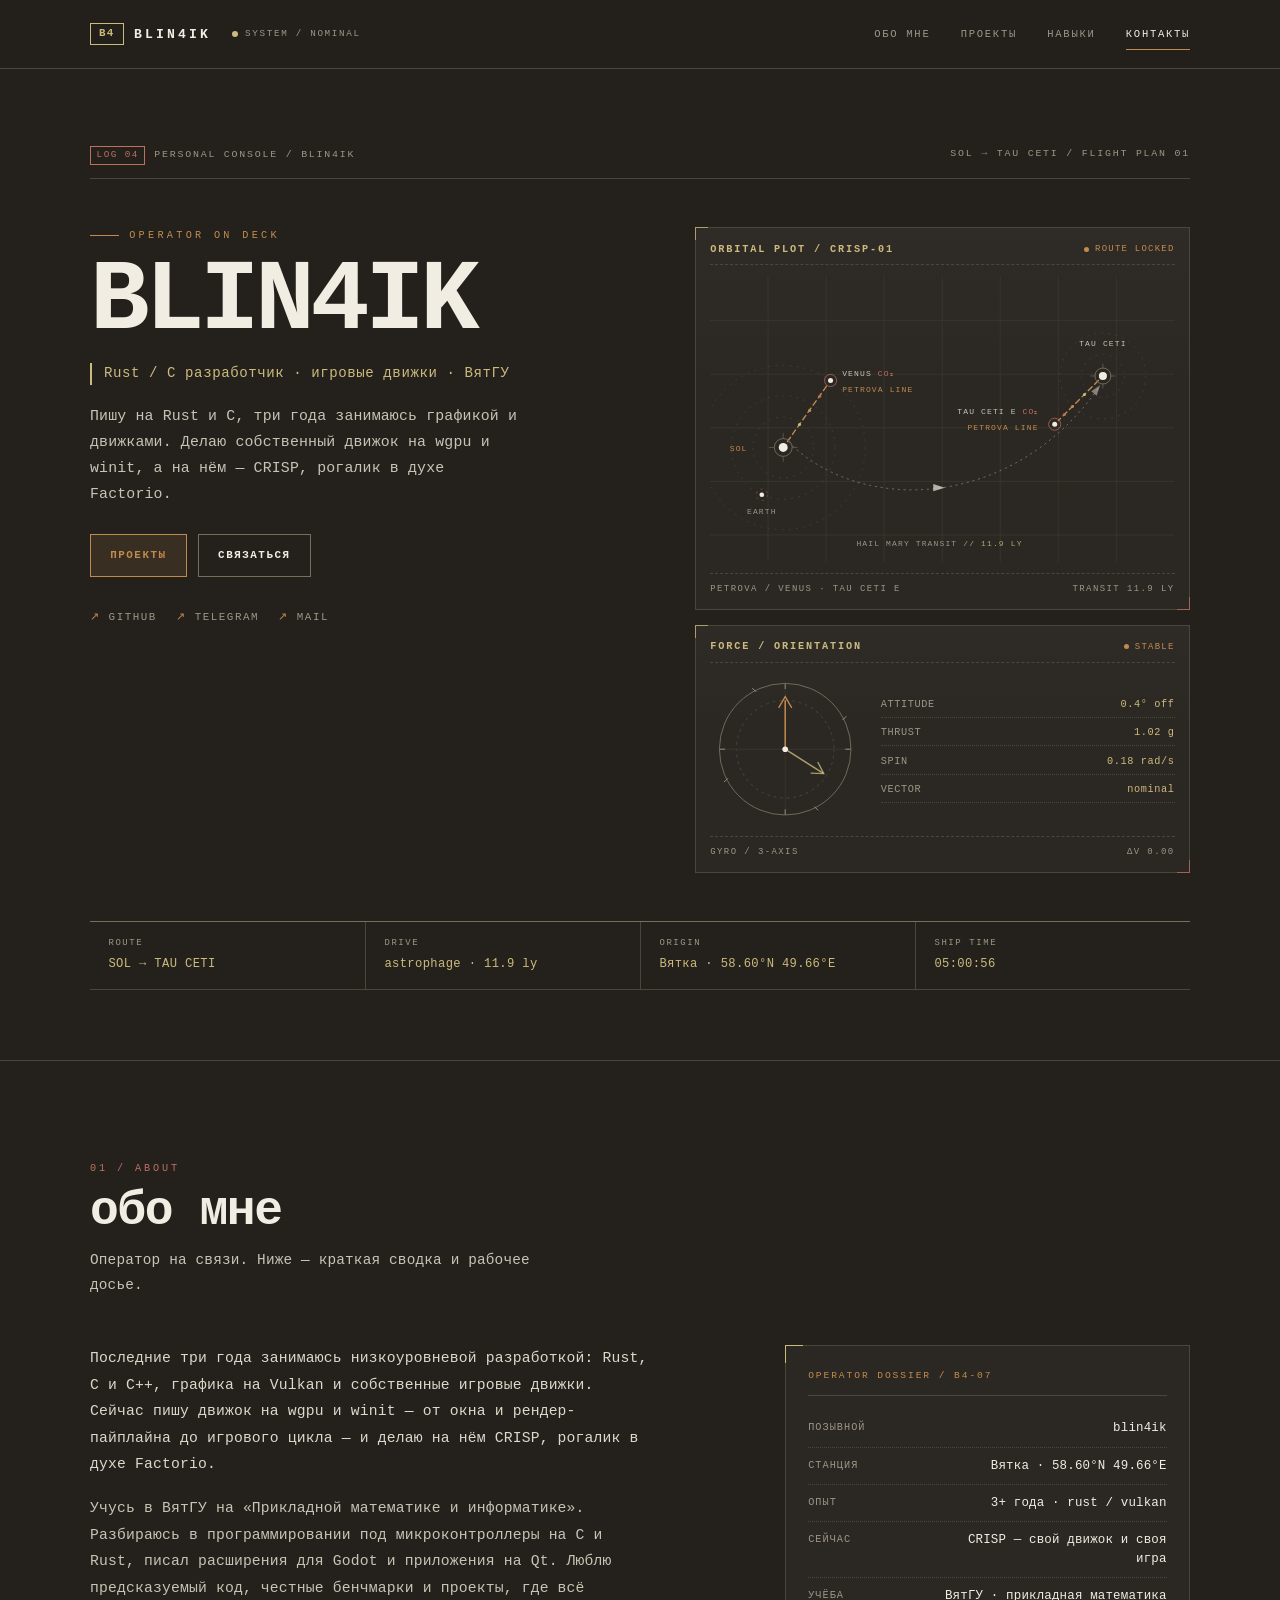
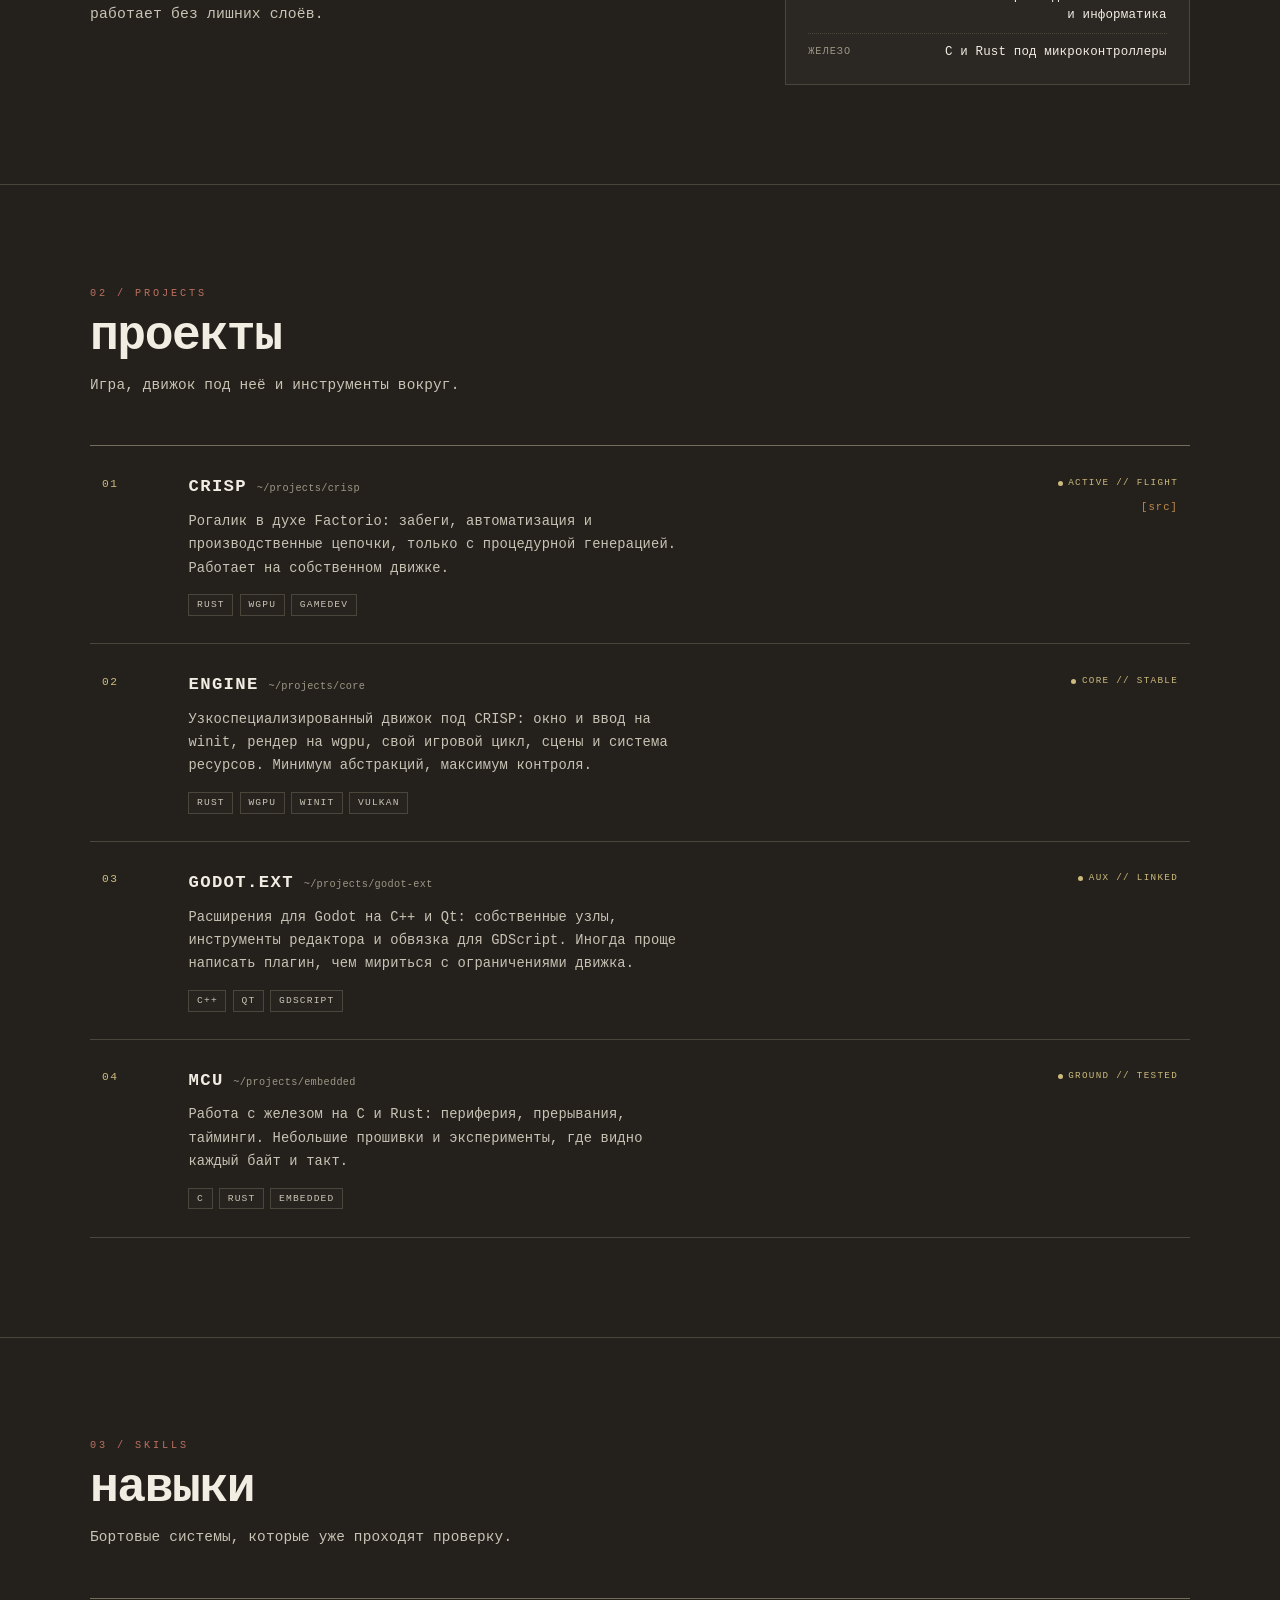
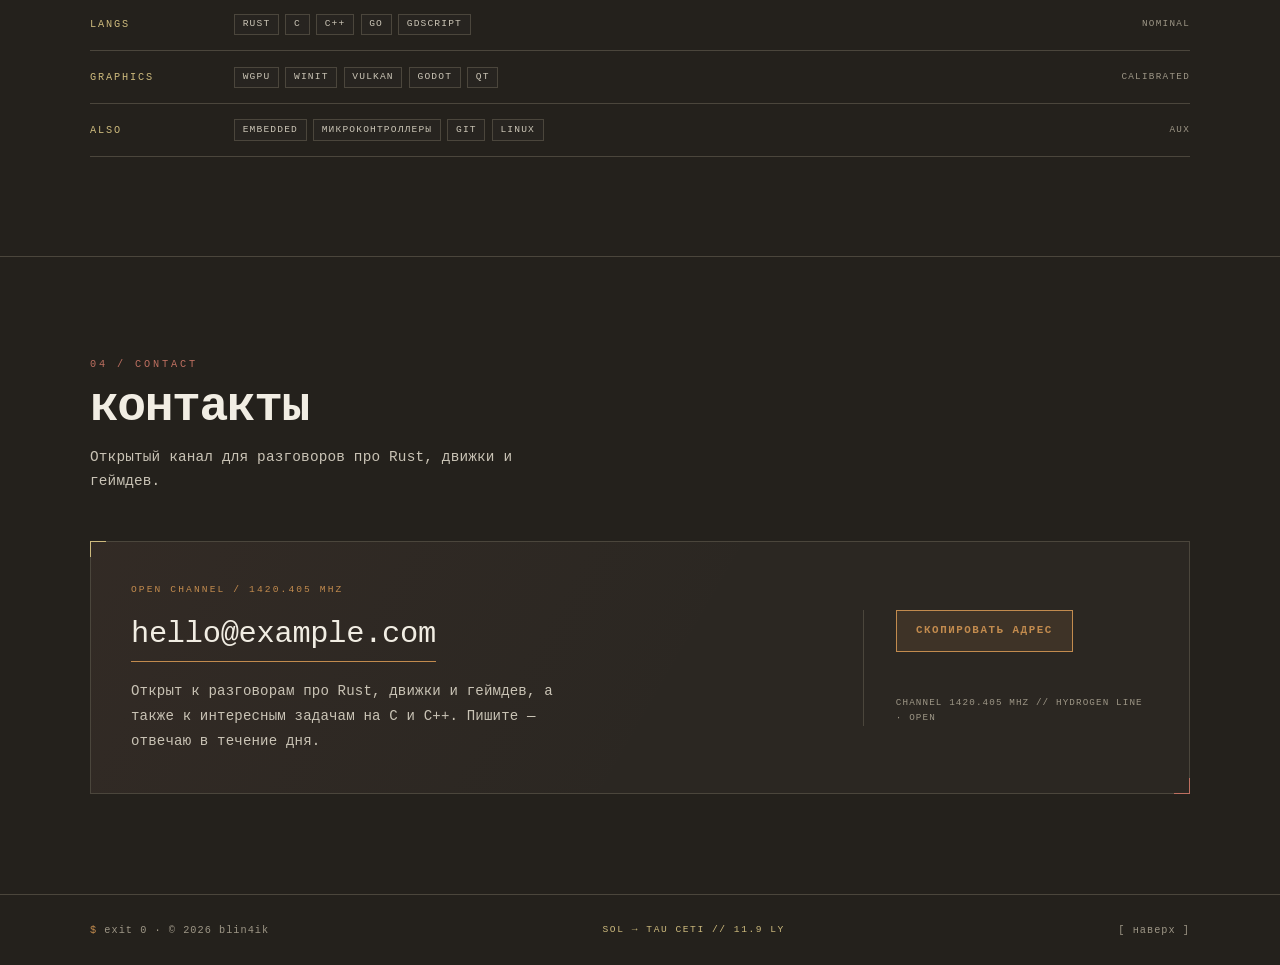
==== commit ac06a8da: "ITS PERFECT! And its all vibecoded BTW" ====
--- a/index.html
+++ b/index.html
@@ -8,7 +8,7 @@
   <title>Blin4ik — rust / c · игровые движки</title>
   <meta name="description" content="Blin4ik — разработчик на Rust и C. Автор игрового движка на wgpu и winit и рогалика CRISP в духе Factorio.">
   <meta name="author" content="Blin4ik">
-  <meta name="theme-color" content="#050505">
+  <meta name="theme-color" content="#24211c">
 
   <!-- Open Graph / соцсети -->
   <meta property="og:type" content="website">
@@ -16,7 +16,7 @@
   <meta property="og:description" content="Пишу на Rust и C, делаю свой игровой движок на wgpu и winit. Сейчас работаю над CRISP.">
   <meta property="og:locale" content="ru_RU">
 
-  <link rel="icon" href="data:image/svg+xml,%3Csvg xmlns='http://www.w3.org/2000/svg' viewBox='0 0 64 64'%3E%3Crect width='64' height='64' fill='%23050505'/%3E%3Ctext x='32' y='42' font-family='monospace' font-size='22' font-weight='700' fill='%23ff7a18' text-anchor='middle'%3EB4%3C/text%3E%3Crect x='8' y='8' width='48' height='48' fill='none' stroke='%23e6d59a' stroke-width='1.5' stroke-dasharray='4 3'/%3E%3C/svg%3E">
+  <link rel="icon" href="data:image/svg+xml,%3Csvg xmlns='http://www.w3.org/2000/svg' viewBox='0 0 64 64'%3E%3Crect width='64' height='64' fill='%2324211c'/%3E%3Ctext x='32' y='42' font-family='monospace' font-size='22' font-weight='700' fill='%23c28b4e' text-anchor='middle'%3EB4%3C/text%3E%3Crect x='8' y='8' width='48' height='48' fill='none' stroke='%23cdba7d' stroke-width='1.5' stroke-dasharray='4 3'/%3E%3C/svg%3E">
   <link rel="stylesheet" href="assets/css/terminal.css">
 </head>
 <body>
@@ -89,52 +89,73 @@
               </figcaption>
 
               <div class="plot__svg">
-                <svg viewBox="0 0 520 300" role="img" aria-labelledby="plot-svg-title">
-                  <title id="plot-svg-title">Схема маршрута от Солнца к Тау Кита с приблизительной линией Петрова</title>
+                <svg viewBox="0 0 520 320" role="img" aria-labelledby="plot-svg-title plot-svg-desc">
+                  <title id="plot-svg-title">Две линии Петрова и межзвёздный маршрут корабля</title>
+                  <desc id="plot-svg-desc">Линия Петрова идёт от Солнца к Венере, а от Тау Кита — к Тау Кита e: это путь астрофагов к ближайшей планете с углекислым газом. Отдельный пунктирный след показывает перелёт корабля от Солнца к Тау Кита, 11,9 световых лет.</desc>
 
                   <g class="schematic-grid" aria-hidden="true">
-                    <path d="M 65 0 V 300 M 130 0 V 300 M 195 0 V 300 M 260 0 V 300 M 325 0 V 300 M 390 0 V 300 M 455 0 V 300"></path>
+                    <path d="M 65 0 V 320 M 130 0 V 320 M 195 0 V 320 M 260 0 V 320 M 325 0 V 320 M 390 0 V 320 M 455 0 V 320"></path>
                     <path d="M 0 50 H 520 M 0 110 H 520 M 0 170 H 520 M 0 230 H 520 M 0 290 H 520"></path>
                   </g>
 
                   <g class="schematic-line" aria-hidden="true">
-                    <circle cx="90" cy="190" r="34"></circle>
-                    <circle cx="90" cy="190" r="68"></circle>
-                    <circle cx="90" cy="190" r="108"></circle>
-                    <circle cx="90" cy="190" r="152"></circle>
+                    <circle cx="82" cy="192" r="34"></circle>
+                    <circle cx="82" cy="192" r="58"></circle>
+                    <circle cx="82" cy="192" r="92"></circle>
+                    <circle cx="440" cy="112" r="24"></circle>
+                    <circle cx="440" cy="112" r="48"></circle>
                   </g>
 
-                  <line class="petrova-line" x1="90" y1="190" x2="462" y2="70"></line>
-
-                  <circle class="sun-ring" cx="90" cy="190" r="13"></circle>
-                  <circle class="sun" cx="90" cy="190" r="6"></circle>
-                  <text class="schematic-label schematic-label--accent" x="24" y="178">SOL</text>
-
-                  <circle class="earth" cx="161" cy="106" r="4"></circle>
-                  <text class="schematic-label" x="150" y="94">EARTH</text>
-
-                  <circle class="target-ring" cx="462" cy="70" r="18"></circle>
-                  <circle class="target-ring" cx="462" cy="70" r="9"></circle>
-                  <circle class="target" cx="462" cy="70" r="3"></circle>
-                  <text class="schematic-label" x="462" y="34" text-anchor="middle">TAU CETI</text>
-
-                  <path class="route" d="M 163 104 C 235 34, 352 22, 444 62"></path>
-                  <path class="route-arrow" d="M 434 66 L 448 61 L 440 52 Z"></path>
-
-                  <text class="schematic-label schematic-label--warm" x="286" y="150" text-anchor="middle">PETROV LINE / APPROX.</text>
-                  <text class="schematic-label schematic-label--accent" x="286" y="216" text-anchor="middle">11.9 LY</text>
-
-                  <g class="tick" aria-hidden="true">
-                    <path d="M 386 270 h 8 M 406 270 h 8 M 426 270 h 8 M 446 270 h 8 M 466 270 h 8"></path>
-                    <path d="M 386 266 v 8 M 406 266 v 8 M 426 266 v 8 M 446 266 v 8 M 466 266 v 8"></path>
-                  </g>
-                  <text class="schematic-label" x="386" y="258">VECTOR / 0.02</text>
+                  <!-- Petrova line: Sol → Venus (nearest CO2 planet) -->
+                  <line class="petrova-line" x1="86.6" y1="185.5" x2="131.5" y2="121.9"></line>
+                  <circle class="astrophage" cx="100.2" cy="166.4" r="1.7"></circle>
+                  <circle class="astrophage astrophage--hot" cx="111.6" cy="150.5" r="1.7"></circle>
+                  <circle class="astrophage astrophage--edge" cx="122.9" cy="134.6" r="1.7"></circle>
+
+                  <!-- Petrova line: Tau Ceti → Tau Ceti e (nearest CO2 planet) -->
+                  <line class="petrova-line" x1="435" y1="117" x2="390.2" y2="161.8"></line>
+                  <circle class="astrophage" cx="419.3" cy="132.7" r="1.7"></circle>
+                  <circle class="astrophage astrophage--hot" cx="405.9" cy="146.1" r="1.7"></circle>
+                  <circle class="astrophage astrophage--edge" cx="396.9" cy="155.1" r="1.7"></circle>
+
+                  <!-- Interstellar transit of the Hail Mary -->
+                  <path class="ship-route" d="M 88 186 C 170 268, 340 262, 436 124"></path>
+                  <path class="ship-route-arrow" d="M 437 122 L 433 134 L 427 129 Z"></path>
+                  <path class="ship-marker" d="M 250 233 L 263 237 L 250 241 Z"></path>
+
+                  <!-- Sol system -->
+                  <path class="dim-axis" d="M 82 176 v 6 M 82 202 v 6 M 66 192 h 6 M 92 192 h 6"></path>
+                  <circle class="star-ring" cx="82" cy="192" r="10"></circle>
+                  <circle class="star-core" cx="82" cy="192" r="5"></circle>
+                  <text class="schematic-label schematic-label--accent" x="42" y="196" text-anchor="end">SOL</text>
+
+                  <circle class="planet-core" cx="58" cy="245" r="2.6"></circle>
+                  <circle class="planet-ring planet-ring--dash" cx="58" cy="245" r="6.5"></circle>
+                  <text class="schematic-label schematic-label--dim" x="58" y="266" text-anchor="middle">EARTH</text>
+
+                  <circle class="planet-core" cx="135" cy="117" r="2.8"></circle>
+                  <circle class="planet-ring" cx="135" cy="117" r="6.8"></circle>
+                  <text class="schematic-label" x="148" y="112">VENUS <tspan class="schematic-label--red">CO₂</tspan></text>
+                  <text class="schematic-label schematic-label--accent" x="148" y="130">PETROVA LINE</text>
+
+                  <!-- Tau Ceti system -->
+                  <path class="dim-axis" d="M 440 98 v 6 M 440 120 v 6 M 426 112 h 6 M 448 112 h 6"></path>
+                  <circle class="star-ring" cx="440" cy="112" r="9"></circle>
+                  <circle class="star-core" cx="440" cy="112" r="4.5"></circle>
+                  <text class="schematic-label" x="440" y="78" text-anchor="middle">TAU CETI</text>
+
+                  <circle class="planet-core" cx="386" cy="166" r="2.8"></circle>
+                  <circle class="planet-ring" cx="386" cy="166" r="6.8"></circle>
+                  <text class="schematic-label" x="368" y="154" text-anchor="end">TAU CETI E <tspan class="schematic-label--red">CO₂</tspan></text>
+                  <text class="schematic-label schematic-label--accent" x="368" y="172" text-anchor="end">PETROVA LINE</text>
+
+                  <text class="schematic-label schematic-label--dim" x="257" y="302" text-anchor="middle">HAIL MARY TRANSIT <tspan class="schematic-label--warm">// 11.9 LY</tspan></text>
                 </svg>
               </div>
 
               <div class="instrument__foot">
-                <span>SOL → TAU CETI</span>
-                <span>11.9 LY</span>
+                <span>PETROVA / VENUS · TAU CETI E</span>
+                <span>TRANSIT 11.9 LY</span>
               </div>
             </figure>
 
@@ -154,7 +175,7 @@
                   <path class="force-vector" d="M 80 80 L 80 28"></path>
                   <path class="force-arrow" d="M 73 36 L 80 24 L 87 36"></path>
                   <path class="force-vector force-vector--warm" d="M 80 80 L 121 106"></path>
-                  <path class="force-arrow" d="M 114 100 L 125 109 L 115 116"></path>
+                  <path class="force-arrow" d="M 107.1 105.5 L 121 106 L 114.6 93.6"></path>
                   <circle class="force-center" cx="80" cy="80" r="3"></circle>
                 </svg>
 
--- a/assets/css/terminal.css
+++ b/assets/css/terminal.css
@@ -1,20 +1,23 @@
 /* ==========================================================================
    Blin4ik — personal console
-   Black / warm white / orange, with a pastel-yellow analog accent.
+   Project Hail Mary ship display: white line work on warm graphite, with a
+   dull yellow-orange accent and muted yellow / red signal colours.
    ========================================================================== */
 
 :root {
-  --bg: #050505;
-  --bg-panel: #0a0908;
-  --bg-raised: #0e0d0b;
-  --fg: #f3efe2;
-  --muted: #b7b2a5;
-  --dim: #7d786d;
-  --line: #2c2a25;
-  --line-strong: #565147;
-  --accent: #ff7a18;
-  --accent-soft: rgba(255, 122, 24, 0.12);
-  --warm: #e6d59a;
+  --bg: #24211c;
+  --bg-panel: #2b2722;
+  --bg-raised: #332e27;
+  --fg: #f1ede3;
+  --muted: #c9c3b5;
+  --dim: #9d9686;
+  --line: #4b463c;
+  --line-strong: #766e5d;
+  --accent: #c28b4e;
+  --accent-soft: rgba(194, 139, 78, 0.12);
+  --warm: #cdba7d;
+  --red: #bd6f60;
+  --red-soft: rgba(189, 111, 96, 0.16);
 
   --font-mono: ui-monospace, "SFMono-Regular", "JetBrains Mono", "IBM Plex Mono",
     Menlo, Consolas, "Liberation Mono", monospace;
@@ -43,8 +46,7 @@
   min-height: 100vh;
   overflow-x: hidden;
   background:
-    radial-gradient(60rem 38rem at 82% -8%, rgba(255, 122, 24, 0.06), transparent 62%),
-    radial-gradient(42rem 30rem at 0% 20%, rgba(230, 213, 154, 0.035), transparent 68%),
+    radial-gradient(60rem 40rem at 82% -10%, rgba(205, 186, 125, 0.035), transparent 65%),
     var(--bg);
   color: var(--fg);
   font-family: var(--font-mono);
@@ -64,12 +66,12 @@
   pointer-events: none;
   background: repeating-linear-gradient(
     0deg,
-    rgba(255, 255, 255, 0.016) 0,
-    rgba(255, 255, 255, 0.016) 1px,
+    rgba(255, 255, 255, 0.012) 0,
+    rgba(255, 255, 255, 0.012) 1px,
     transparent 1px,
     transparent 3px
   );
-  opacity: 0.5;
+  opacity: 0.4;
 }
 
 h1,
@@ -107,7 +109,7 @@
 
 ::selection {
   background: var(--accent);
-  color: #0a0500;
+  color: var(--bg);
 }
 
 :focus-visible {
@@ -132,7 +134,7 @@
   transform: translateY(-200%);
   padding: 0.7rem 1rem;
   background: var(--accent);
-  color: #0a0500;
+  color: #171008;
   font-size: 0.72rem;
   font-weight: 700;
   letter-spacing: 0.12em;
@@ -151,14 +153,14 @@
   top: 0;
   z-index: 50;
   border-bottom: 1px solid var(--line);
-  background: rgba(5, 5, 5, 0.86);
+  background: rgba(36, 33, 28, 0.9);
   backdrop-filter: blur(10px);
   -webkit-backdrop-filter: blur(10px);
 }
 
 .site-header.is-scrolled {
   border-bottom-color: var(--line-strong);
-  background: rgba(5, 5, 5, 0.95);
+  background: rgba(36, 33, 28, 0.97);
 }
 
 .header__inner {
@@ -180,8 +182,8 @@
   place-items: center;
   min-width: 2.1rem;
   padding: 0.12rem 0.35rem;
-  border: 1px solid var(--accent);
-  color: var(--accent);
+  border: 1px solid var(--warm);
+  color: var(--warm);
   font-size: 0.68rem;
   font-weight: 700;
   letter-spacing: 0.12em;
@@ -220,8 +222,7 @@
   width: 6px;
   height: 6px;
   border-radius: 50%;
-  background: var(--accent);
-  box-shadow: 0 0 8px rgba(255, 122, 24, 0.75);
+  background: var(--warm);
   animation: status-pulse 2.8s ease-in-out infinite;
 }
 
@@ -325,8 +326,8 @@
   display: inline-block;
   margin-right: 0.55rem;
   padding: 0.08rem 0.35rem;
-  border: 1px solid var(--accent);
-  color: var(--accent);
+  border: 1px solid var(--red);
+  color: var(--red);
   font-size: 0.58rem;
   letter-spacing: 0.16em;
 }
@@ -373,7 +374,7 @@
 .hero__role {
   margin-bottom: 1.15rem;
   padding-left: 0.75rem;
-  border-left: 2px solid var(--accent);
+  border-left: 2px solid var(--warm);
   color: var(--warm);
   font-size: clamp(0.74rem, 1.5vw, 0.88rem);
   letter-spacing: 0.04em;
@@ -420,14 +421,14 @@
 
 .button--accent {
   border-color: var(--accent);
-  background: var(--accent);
-  color: #0a0500;
+  background: var(--accent-soft);
+  color: var(--accent);
 }
 
 .button--accent:hover {
-  border-color: #ff9445;
-  background: #ff9445;
-  color: #0a0500;
+  border-color: var(--warm);
+  background: rgba(205, 186, 125, 0.14);
+  color: var(--warm);
 }
 
 .socials {
@@ -490,15 +491,15 @@
 .instrument::before {
   top: -1px;
   left: -1px;
-  border-top: 1px solid var(--accent);
-  border-left: 1px solid var(--accent);
+  border-top: 1px solid var(--warm);
+  border-left: 1px solid var(--warm);
 }
 
 .instrument::after {
   right: -1px;
   bottom: -1px;
-  border-right: 1px solid var(--accent);
-  border-bottom: 1px solid var(--accent);
+  border-right: 1px solid var(--red);
+  border-bottom: 1px solid var(--red);
 }
 
 .instrument__head {
@@ -563,11 +564,11 @@
   height: auto;
 }
 
-/* Orbital schematic */
+/* Hail Mary / Petrova line schematic */
 
 .schematic-grid path {
   fill: none;
-  stroke: #1c1b18;
+  stroke: #3b362d;
   stroke-width: 1;
 }
 
@@ -575,15 +576,87 @@
   fill: none;
   stroke: var(--line);
   stroke-width: 1;
-  stroke-dasharray: 3 5;
-}
-
+  stroke-dasharray: 2 6;
+  opacity: 0.8;
+}
+
+/* A Petrova line is a short star → CO2 planet path, not a star → star route. */
 .petrova-line {
   fill: none;
-  stroke: var(--warm);
+  stroke: var(--accent);
+  stroke-width: 1.5;
+  stroke-dasharray: 6 4;
+  stroke-linecap: round;
+}
+
+.astrophage {
+  fill: var(--warm);
+}
+
+.astrophage--hot {
+  fill: var(--accent);
+}
+
+.astrophage--edge {
+  fill: var(--red);
+}
+
+.star-core {
+  fill: var(--fg);
+}
+
+.star-ring {
+  fill: none;
+  stroke: var(--line-strong);
   stroke-width: 1;
-  stroke-dasharray: 6 6;
-  opacity: 0.6;
+}
+
+.planet-core {
+  fill: var(--fg);
+}
+
+.planet-ring {
+  fill: none;
+  stroke: var(--red);
+  stroke-width: 1;
+  opacity: 0.8;
+}
+
+.planet-ring--dash {
+  stroke-dasharray: 3 4;
+  opacity: 0.4;
+}
+
+/* The ship's interstellar transit is a separate, quieter white trace. */
+.ship-route {
+  fill: none;
+  stroke: rgba(241, 237, 227, 0.38);
+  stroke-width: 1;
+  stroke-dasharray: 1.5 5;
+  stroke-linecap: round;
+}
+
+.ship-route-arrow {
+  fill: rgba(241, 237, 227, 0.45);
+}
+
+.ship-marker {
+  fill: var(--fg);
+  opacity: 0.7;
+}
+
+.dim-trace {
+  fill: none;
+  stroke: var(--red);
+  stroke-width: 1.2;
+  stroke-linejoin: round;
+}
+
+.dim-axis {
+  fill: none;
+  stroke: var(--line-strong);
+  stroke-width: 1;
+  opacity: 0.7;
 }
 
 .schematic-label {
@@ -602,47 +675,30 @@
   opacity: 0.85;
 }
 
-.sun {
-  fill: var(--accent);
-  filter: drop-shadow(0 0 6px rgba(255, 122, 24, 0.85));
-}
-
-.sun-ring {
-  fill: none;
-  stroke: var(--accent);
-  stroke-width: 1;
-  opacity: 0.45;
-}
-
-.earth {
-  fill: var(--fg);
-}
-
-.route {
-  fill: none;
-  stroke: var(--fg);
-  stroke-width: 1.2;
-}
-
-.route-arrow {
-  fill: var(--accent);
-}
-
-.target {
-  fill: var(--accent);
-}
-
-.target-ring {
-  fill: none;
-  stroke: var(--accent);
-  stroke-width: 1;
-  opacity: 0.75;
-}
-
-.tick path {
-  fill: none;
-  stroke: var(--line-strong);
-  stroke-width: 1;
+.schematic-label--red {
+  fill: var(--red);
+}
+
+.schematic-label--dim {
+  fill: var(--dim);
+}
+
+.instrument__state--alert {
+  color: var(--red);
+}
+
+.instrument__state--alert::before {
+  animation: alert-pulse 2.2s ease-in-out infinite;
+}
+
+@keyframes alert-pulse {
+  0%,
+  100% {
+    opacity: 1;
+  }
+  50% {
+    opacity: 0.35;
+  }
 }
 
 /* Force monitor */
@@ -674,7 +730,7 @@
 
 .force-cross {
   fill: none;
-  stroke: #23221e;
+  stroke: #3b362d;
   stroke-width: 1;
 }
 
@@ -786,7 +842,7 @@
 
 .section__no {
   margin-bottom: 0.6rem;
-  color: var(--accent);
+  color: var(--red);
   font-size: 0.64rem;
   letter-spacing: 0.28em;
   text-transform: uppercase;
@@ -826,7 +882,7 @@
 }
 
 .prose p:first-child {
-  color: #d8d3c5;
+  color: #ded8ca;
 }
 
 .prose p:last-child {
@@ -848,8 +904,8 @@
   left: -1px;
   width: 18px;
   height: 18px;
-  border-top: 1px solid var(--accent);
-  border-left: 1px solid var(--accent);
+  border-top: 1px solid var(--warm);
+  border-left: 1px solid var(--warm);
 }
 
 .dossier__label {
@@ -907,12 +963,12 @@
 }
 
 .project:hover {
-  background: rgba(255, 122, 24, 0.035);
+  background: rgba(205, 186, 125, 0.045);
 }
 
 .project__no {
   padding-top: 0.15rem;
-  color: var(--accent);
+  color: var(--warm);
   font-size: 0.7rem;
   letter-spacing: 0.14em;
 }
@@ -976,8 +1032,7 @@
   width: 5px;
   height: 5px;
   border-radius: 50%;
-  background: var(--accent);
-  box-shadow: 0 0 6px rgba(255, 122, 24, 0.7);
+  background: var(--warm);
 }
 
 .project__link {
@@ -1002,7 +1057,7 @@
   padding: 0.16rem 0.48rem;
   border: 1px solid var(--line);
   background: rgba(255, 255, 255, 0.015);
-  color: #c9c3b3;
+  color: #cbc5b6;
   font-size: 0.6rem;
   letter-spacing: 0.12em;
   line-height: 1.5;
@@ -1051,7 +1106,7 @@
   padding: clamp(1.4rem, 4vw, 2.5rem);
   border: 1px solid var(--line);
   background:
-    linear-gradient(120deg, rgba(255, 122, 24, 0.05), transparent 55%),
+    linear-gradient(120deg, rgba(189, 111, 96, 0.05), transparent 55%),
     var(--bg-panel);
 }
 
@@ -1067,15 +1122,15 @@
 .contact::before {
   top: -1px;
   left: -1px;
-  border-top: 1px solid var(--accent);
-  border-left: 1px solid var(--accent);
+  border-top: 1px solid var(--warm);
+  border-left: 1px solid var(--warm);
 }
 
 .contact::after {
   right: -1px;
   bottom: -1px;
-  border-right: 1px solid var(--accent);
-  border-bottom: 1px solid var(--accent);
+  border-right: 1px solid var(--red);
+  border-bottom: 1px solid var(--red);
 }
 
 .contact__main {
@@ -1222,7 +1277,7 @@
     margin: 0;
     padding: 0.6rem var(--gutter) 1rem;
     border-bottom: 1px solid var(--line-strong);
-    background: #070706;
+    background: var(--bg);
   }
 
   .nav.is-open {
@@ -1309,13 +1364,13 @@
     grid-template-columns: 6.4rem minmax(0, 1fr);
   }
 
+  /* Let the whole schematic fit on a phone; labels are enlarged to compensate. */
   .plot__svg svg {
-    min-width: 430px;
-  }
-
-  /* The schematic is scaled down on phones, so enlarge its labels. */
+    min-width: 0;
+  }
+
   .schematic-label {
-    font-size: 11px;
+    font-size: 13px;
   }
 }
 
